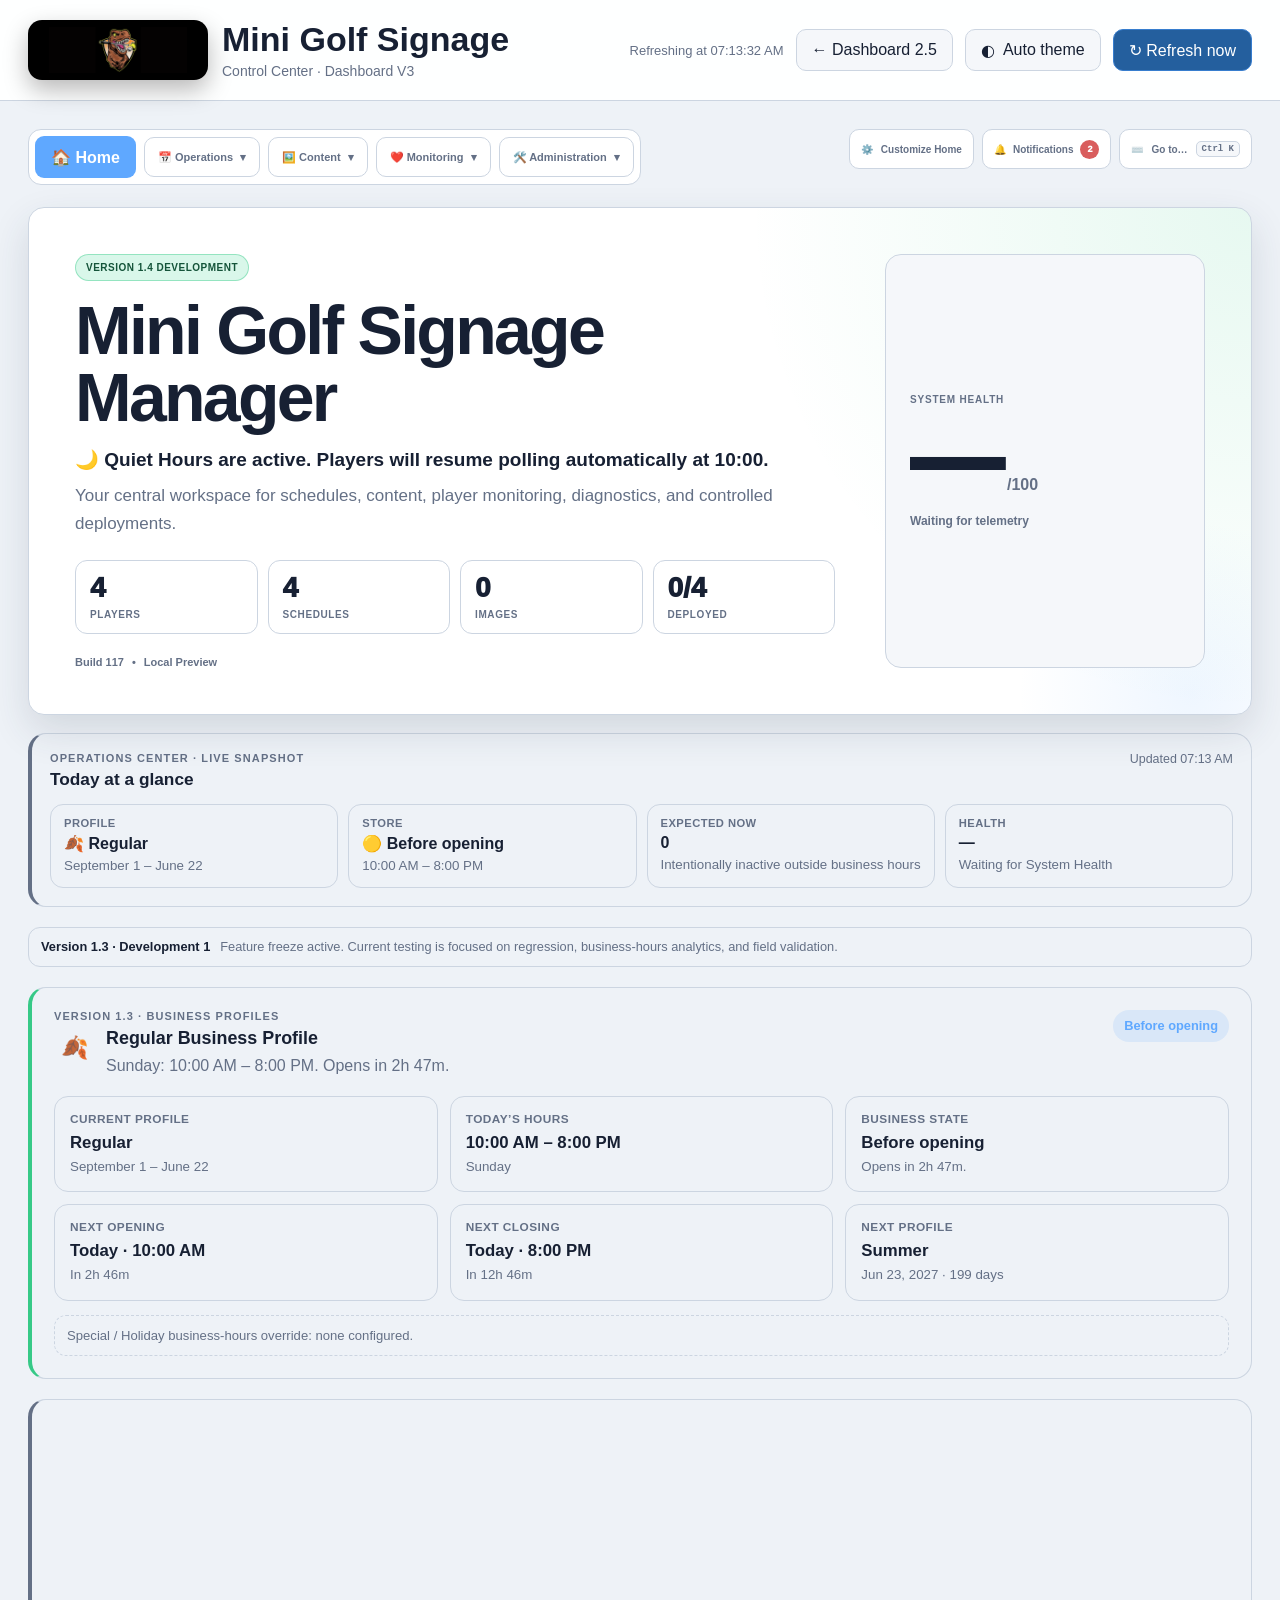
==== dashboard-v3.html @ 94020c6b "Add files via upload" ====
<!DOCTYPE html>
<html lang="en" data-theme="dark">
<head>
  <meta charset="UTF-8">

  <meta
    name="viewport"
    content="width=device-width, initial-scale=1.0"
  >

  <title>Mini Golf Signage Control Center</title>

  <link
    rel="icon"
    type="image/png"
    href="favicon.png"
  >

  <link
    rel="apple-touch-icon"
    href="favicon.png"
  >

    <link rel="stylesheet" href="css/dashboard.css?build=115.0">

  <meta name="application-name" content="Mini Golf Signage Manager">
  <meta name="dashboard-version" content="1.3.0">
  <meta name="dashboard-channel" content="development">
  <meta name="dashboard-build" content="115.0">
</head>

<body>
  <!--
    =========================================================
    VERSION 1.1 DEVELOPMENT — BUILD 76
    SCROLL PROGRESS + BACK TO TOP
    =========================================================
  -->
  <div
    id="dashboardScrollProgress"
    class="dashboard-scroll-progress"
    aria-hidden="true"
  >
    <div
      id="dashboardScrollProgressBar"
      class="dashboard-scroll-progress-bar"
    ></div>
  </div>

  <header>
    <div class="brand">
      <div class="brand-logo">
        <img
          id="dashboardLogo"
          src="dashboard-logo.png"
          alt="Mini Golf Logo"
        >
      </div>

      <div>
        <h1 id="dashboardTitle">
          Mini Golf Signage
        </h1>

        <div
          id="dashboardSubtitle"
          class="subtitle"
        >
          Control Center · Dashboard V3
        </div>
      </div>
    </div>

    <div class="header-actions">
      <span id="lastRefresh">
        Waiting for first refresh…
      </span>

      <a
        class="button"
        href="dashboard.html"
      >
        ← Dashboard 2.5
      </a>

      <button
        id="themeButton"
        class="button"
        type="button"
        aria-label="Change dashboard theme"
      >
        <span id="themeButtonIcon">
          ◐
        </span>

        <span id="themeButtonText">
          Auto theme
        </span>
      </button>

      <button
        id="refreshButton"
        class="button button-primary"
        type="button"
      >
        ↻ Refresh now
      </button>
    </div>
  </header>

  <main>
    <div class="workspace-navigation-row">
      <nav
        class="workspace-tabs workspace-navigation"
        aria-label="Dashboard navigation"
      >
      <button
        id="homeTab"
        class="workspace-tab active workspace-home-tab"
        type="button"
      >
        🏠 Home
      </button>

      <div class="workspace-nav-group">
        <button
          class="workspace-nav-trigger"
          type="button"
          aria-expanded="false"
          aria-controls="operationsNavigationMenu"
          data-workspace-menu-trigger="operationsNavigationMenu"
        >
          📅 Operations
          <span aria-hidden="true">▾</span>
        </button>

        <div
          id="operationsNavigationMenu"
          class="workspace-nav-menu"
          hidden
        >
          <button id="scheduleManagerTab" class="workspace-nav-item" type="button">
            Schedule Manager
          </button>

          <button id="dailyScheduleCalendarTab" class="workspace-nav-item" type="button">
            Daily Schedule
          </button>

          <button id="holidayCalendarTab" class="workspace-nav-item" type="button">
            Holiday Calendar
          </button>

          <button id="holidayScheduleManagerTab" class="workspace-nav-item" type="button">
            Holiday Schedule Manager
          </button>

          <button id="holidayManagerTab" class="workspace-nav-item" type="button">
            Holiday Overrides
          </button>
        </div>
      </div>

      <div class="workspace-nav-group">
        <button
          class="workspace-nav-trigger"
          type="button"
          aria-expanded="false"
          aria-controls="contentNavigationMenu"
          data-workspace-menu-trigger="contentNavigationMenu"
        >
          🖼️ Content
          <span aria-hidden="true">▾</span>
        </button>

        <div
          id="contentNavigationMenu"
          class="workspace-nav-menu"
          hidden
        >
          <button id="imageLibraryTab" class="workspace-nav-item" type="button">
            Image Library
          </button>
        </div>
      </div>

      <div class="workspace-nav-group">
        <button
          class="workspace-nav-trigger"
          type="button"
          aria-expanded="false"
          aria-controls="monitoringNavigationMenu"
          data-workspace-menu-trigger="monitoringNavigationMenu"
        >
          ❤️ Monitoring
          <span aria-hidden="true">▾</span>
        </button>

        <div
          id="monitoringNavigationMenu"
          class="workspace-nav-menu"
          hidden
        >
          <button id="systemHealthTab" class="workspace-nav-item" type="button">
            System Health
          </button>

          <button id="auditLogTab" class="workspace-nav-item" type="button">
            Audit Log
          </button>

          <button id="compatibilityAuditTab" class="workspace-nav-item" type="button">
            V3.1 Audit
          </button>
        </div>
      </div>

      <div class="workspace-nav-group">
        <button
          class="workspace-nav-trigger"
          type="button"
          aria-expanded="false"
          aria-controls="administrationNavigationMenu"
          data-workspace-menu-trigger="administrationNavigationMenu"
        >
          🛠️ Administration
          <span aria-hidden="true">▾</span>
        </button>

        <div
          id="administrationNavigationMenu"
          class="workspace-nav-menu workspace-nav-menu-right"
          hidden
        >
          <button id="controlCenterTab" class="workspace-nav-item" type="button">
            Control Center
          </button>

          <button id="backupHistoryTab" class="workspace-nav-item" type="button">
            Backup History
          </button>

          <button
            id="exportDiagnosticsButton"
            class="workspace-nav-item"
            type="button"
          >
            Export Diagnostics
          </button>

          <button
            id="releaseNotesButton"
            class="workspace-nav-item"
            type="button"
          >
            Release Notes
          </button>

          <button
            id="aboutApplicationButton"
            class="workspace-nav-item"
            type="button"
          >
            About
          </button>
        </div>
      </div>
      </nav>

      <div class="workspace-navigation-tools">
        <button
          id="homeLayoutPreferencesButton"
          class="command-palette-button"
          type="button"
          aria-haspopup="dialog"
          aria-controls="homeLayoutPreferencesOverlay"
        >
          <span aria-hidden="true">⚙️</span>
          <span>Customize Home</span>
        </button>

        <button
          id="notificationCenterButton"
          class="notification-center-button"
          type="button"
          aria-haspopup="dialog"
          aria-controls="notificationCenterOverlay"
          aria-label="Open notifications"
          title="Notifications"
        >
          <span aria-hidden="true">🔔</span>
          <span>Notifications</span>
          <span id="notificationCenterBadge" class="notification-center-badge" hidden>0</span>
        </button>

        <button
          id="commandPaletteButton"
          class="command-palette-button"
          type="button"
          aria-haspopup="dialog"
          aria-controls="commandPaletteDialog"
        >
          <span aria-hidden="true">⌨️</span>
          <span>Go to…</span>
          <kbd>Ctrl K</kbd>
        </button>
      </div>
    </div>

    <section
      id="homeWorkspace"
      class="workspace active home-workspace"
      aria-labelledby="homeWorkspaceTitle"
    >
      <section class="mission-hero">
        <div class="mission-hero-copy">
          <div id="applicationVersionBadge" class="mission-version-badge">
            Version 1.3 Development
          </div>

          <h2
            id="homeWorkspaceTitle"
            class="mission-hero-title"
          >
            Mini Golf Signage Manager
          </h2>

          <p id="missionHeroGreeting" class="mission-hero-greeting">
            Preparing your operations summary…
          </p>

          <p class="mission-hero-description">
            Your central workspace for schedules, content, player monitoring,
            diagnostics, and controlled deployments.
          </p>

          <div class="mission-hero-metrics" aria-label="At-a-glance system summary">
            <div class="mission-hero-metric">
              <span class="mission-hero-metric-value" id="missionHeroPlayers">—</span>
              <span class="mission-hero-metric-label">Players</span>
            </div>
            <div class="mission-hero-metric">
              <span class="mission-hero-metric-value" id="missionHeroSchedules">—</span>
              <span class="mission-hero-metric-label">Schedules</span>
            </div>
            <div class="mission-hero-metric">
              <span class="mission-hero-metric-value" id="missionHeroImages">—</span>
              <span class="mission-hero-metric-label">Images</span>
            </div>
            <div class="mission-hero-metric">
              <span class="mission-hero-metric-value" id="missionHeroDeployment">—</span>
              <span class="mission-hero-metric-label">Deployed</span>
            </div>
          </div>

          <div class="mission-build-line">
            <span id="applicationBuildLabel">Build 115.0</span>
            <span aria-hidden="true">•</span>
            <span id="missionEnvironmentLabel">Detecting Environment</span>
          </div>
        </div>

        <div
          id="missionHeroHealth"
          class="mission-hero-health mission-health-waiting"
        >
          <div class="mission-health-label">
            System Health
          </div>

          <div class="mission-health-score">
            <span id="missionHeroHealthScore">—</span>
            <small>/100</small>
          </div>

          <div
            id="missionHeroHealthState"
            class="mission-health-state"
          >
            Waiting for telemetry
          </div>
        </div>
      </section>

      <!--
        =====================================================
        VERSION 1.3 — BUILD 109
        OPERATIONS SNAPSHOT
        =====================================================
      -->
      <section
        id="operationsSnapshot"
        class="operations-snapshot"
        aria-labelledby="operationsSnapshotTitle"
      >
        <div class="operations-snapshot-header">
          <div>
            <div class="eyebrow">Operations Center · Live snapshot</div>
            <h3 id="operationsSnapshotTitle" class="operations-snapshot-title">
              Today at a glance
            </h3>
          </div>

          <span id="operationsSnapshotUpdated" class="operations-snapshot-updated">
            Updating…
          </span>
        </div>

        <div class="operations-snapshot-grid">
          <article class="operations-snapshot-item">
            <span class="operations-snapshot-label">Profile</span>
            <strong id="snapshotProfile">—</strong>
            <small id="snapshotProfileDetail">—</small>
          </article>

          <article class="operations-snapshot-item">
            <span class="operations-snapshot-label">Store</span>
            <strong id="snapshotStoreState">—</strong>
            <small id="snapshotStoreDetail">—</small>
          </article>

          <article class="operations-snapshot-item">
            <span class="operations-snapshot-label">Expected now</span>
            <strong id="snapshotExpectedNow">—</strong>
            <small id="snapshotExpectedNowDetail">—</small>
          </article>

          <article class="operations-snapshot-item">
            <span class="operations-snapshot-label">Health</span>
            <strong id="snapshotHealth">—</strong>
            <small id="snapshotHealthDetail">Waiting for System Health</small>
          </article>
        </div>
      </section>

      <div class="release-candidate-banner" role="status">
        <strong>Version 1.3 · Development 1</strong>
        <span>Feature freeze active. Current testing is focused on regression, business-hours analytics, and field validation.</span>
      </div>

      <!--
        =====================================================
        VERSION 1.3 — BUILD 101
        BUSINESS PROFILES
        =====================================================
      -->
      <section
        id="businessProfilePanel"
        class="business-profile-panel business-profile-summer"
        aria-labelledby="businessProfileTitle"
      >
        <div class="business-profile-header">
          <div>
            <div class="eyebrow">Version 1.3 · Business profiles</div>
            <div class="business-profile-heading-row">
              <span
                id="businessProfileIcon"
                class="business-profile-icon"
                aria-hidden="true"
              >☀️</span>

              <div>
                <h3
                  id="businessProfileTitle"
                  class="business-profile-title"
                >
                  Loading business profile
                </h3>

                <p
                  id="businessProfileSummary"
                  class="business-profile-summary"
                >
                  Determining today’s operating profile and business hours.
                </p>
              </div>
            </div>
          </div>

          <div
            id="businessProfileBadge"
            class="business-profile-badge"
          >
            Checking
          </div>
        </div>

        <div class="business-profile-grid">
          <article class="business-profile-metric">
            <span class="business-profile-metric-label">
              Current profile
            </span>
            <strong id="businessProfileName">—</strong>
            <small id="businessProfileSeasonRange">—</small>
          </article>

          <article class="business-profile-metric">
            <span class="business-profile-metric-label">
              Today’s hours
            </span>
            <strong id="businessProfileHours">—</strong>
            <small id="businessProfileDay">—</small>
          </article>

          <article class="business-profile-metric">
            <span class="business-profile-metric-label">
              Business state
            </span>
            <strong id="businessProfileState">—</strong>
            <small id="businessProfileStateDetail">—</small>
          </article>

          <article class="business-profile-metric">
            <span class="business-profile-metric-label">
              Next opening
            </span>
            <strong id="businessNextOpening">—</strong>
            <small id="businessNextOpeningDetail">—</small>
          </article>

          <article class="business-profile-metric">
            <span class="business-profile-metric-label">
              Next closing
            </span>
            <strong id="businessNextClosing">—</strong>
            <small id="businessNextClosingDetail">—</small>
          </article>

          <article class="business-profile-metric">
            <span class="business-profile-metric-label">
              Next profile
            </span>
            <strong id="businessProfileNext">—</strong>
            <small id="businessProfileNextDetail">—</small>
          </article>
        </div>

        <div
          id="businessProfileSpecialNotice"
          class="business-profile-special-notice"
        >
          Special / Holiday business-hours override: none configured.
        </div>
      </section>

      <!--
        =====================================================
        VERSION 1.3 — BUILD 103
        SCREEN INTELLIGENCE
        =====================================================
      -->
      <section
        id="screenIntelligencePanel"
        class="screen-intelligence-panel screen-intelligence-waiting"
        aria-labelledby="screenIntelligenceTitle"
      >
        <div class="screen-intelligence-header">
          <div>
            <div class="eyebrow">Milestone 3 · Screen intelligence</div>

            <div class="screen-intelligence-heading-row">
              <span
                id="screenIntelligenceIcon"
                class="screen-intelligence-icon"
                aria-hidden="true"
              >🖥️</span>

              <div>
                <h3
                  id="screenIntelligenceTitle"
                  class="screen-intelligence-title"
                >
                  Evaluating screen expectations
                </h3>

                <p
                  id="screenIntelligenceSummary"
                  class="screen-intelligence-summary"
                >
                  Business hours now determine which players are expected to operate.
                </p>
              </div>
            </div>
          </div>

          <div
            id="screenIntelligenceBadge"
            class="screen-intelligence-badge"
          >
            Checking
          </div>
        </div>

        <div class="screen-intelligence-grid">
          <article class="screen-intelligence-metric">
            <span class="screen-intelligence-metric-label">
              Expected today
            </span>
            <strong id="screenExpectedTodayCount">—</strong>
            <small id="screenExpectedTodayList">—</small>
          </article>

          <article class="screen-intelligence-metric">
            <span class="screen-intelligence-metric-label">
              Expected now
            </span>
            <strong id="screenExpectedNowCount">—</strong>
            <small id="screenExpectedNowList">—</small>
          </article>

          <article class="screen-intelligence-metric">
            <span class="screen-intelligence-metric-label">
              Intentionally inactive
            </span>
            <strong id="screenInactiveCount">—</strong>
            <small id="screenInactiveList">—</small>
          </article>
        </div>

        <div
          id="screenIntelligenceNotice"
          class="screen-intelligence-notice"
        >
          Waiting for business-profile evaluation.
        </div>

        <section
          id="scheduleRoutingPanel"
          class="schedule-routing-panel"
          aria-labelledby="scheduleRoutingTitle"
        >
          <div class="schedule-routing-header">
            <div>
              <div class="eyebrow">Build 111 · Automatic routing</div>
              <h4 id="scheduleRoutingTitle" class="schedule-routing-title">
                Profile-Aware Schedule Routing
              </h4>
              <p class="schedule-routing-description">
                Four stable player URLs automatically follow the active season and weekday, including dedicated Summer Sunday schedules.
              </p>
            </div>

            <span
              id="scheduleRoutingProfileBadge"
              class="schedule-routing-profile-badge"
            >
              Loading…
            </span>
          </div>

          <div
            id="scheduleRoutingList"
            class="schedule-routing-list"
          >
            <div class="schedule-routing-empty">
              Waiting for schedule routing information.
            </div>
          </div>

          <div class="schedule-routing-notice">
            Summer Sunday routes automatically to dedicated Sunday sources where configured. Legacy ArcadeWeek and ArcadeSunday URLs remain accepted and normalize to Arcade.
          </div>

          <section class="promo-rules-panel" aria-labelledby="promoRulesTitle">
            <div class="promo-rules-header">
              <div>
                <div class="eyebrow">Version 1.4 · Optional recurring overrides</div>
                <h5 id="promoRulesTitle" class="promo-rules-title">
                  Recurring Promo Days
                </h5>
                <p class="promo-rules-description">
                  Promo rules are disabled by default. When enabled, Holiday Overrides still have first priority.
                </p>
              </div>

              <span id="promoRulesStatus" class="promo-rules-status">
                Loading…
              </span>
            </div>

            <div id="promoRulesList" class="promo-rules-list">
              <div class="promo-rules-empty">Loading promo rules…</div>
            </div>

            <div class="promo-rules-actions">
              <button id="addPromoRuleButton" class="button" type="button">
                ＋ Add promo rule
              </button>

              <button id="reloadPromoRulesButton" class="button" type="button">
                ↻ Reload
              </button>

              <button id="savePromoRulesButton" class="button button-primary" type="button">
                Save promo settings
              </button>
            </div>

            <div id="promoRulesMessage" class="promo-rules-message"></div>

            <div class="schedule-routing-notice">
              Default v1.4 rules: Golf on Wednesday → <strong>GolfPromoWednesday</strong>,
              Arcade on Thursday → <strong>ArcadePromoThursday</strong>. Both start OFF.
            </div>
          </section>
        </section>

        <section
          id="maintenanceModePanel"
          class="maintenance-mode-panel"
          aria-labelledby="maintenanceModeTitle"
        >
          <div class="maintenance-mode-header">
            <div>
              <div class="eyebrow">Build 104 · Manual exclusion</div>
              <h4 id="maintenanceModeTitle" class="maintenance-mode-title">
                Maintenance Mode
              </h4>
              <p class="maintenance-mode-description">
                Temporarily exclude selected players from operational expectations
                without changing Google Sheets, player URLs, or OptiSigns.
              </p>
            </div>

            <button
              id="maintenanceModeToggle"
              class="button"
              type="button"
              aria-pressed="false"
            >
              Enable Maintenance Mode
            </button>
          </div>

          <div class="maintenance-mode-toolbar">
            <button
              id="maintenanceSelectAllButton"
              class="button"
              type="button"
            >
              Select all
            </button>

            <button
              id="maintenanceClearButton"
              class="button"
              type="button"
            >
              Clear selection
            </button>

            <span
              id="maintenanceModeStatus"
              class="maintenance-mode-status"
            >
              Disabled · no players excluded
            </span>
          </div>

          <div
            id="maintenanceScreenList"
            class="maintenance-screen-list"
            aria-label="Players available for maintenance exclusion"
          ></div>

          <div
            id="maintenanceModeNotice"
            class="maintenance-mode-notice"
          >
            Maintenance Mode is stored only in this browser and can be disabled at any time.
          </div>
        </section>
      </section>

      <section id="operationsIntelligence" class="operations-intelligence operations-intelligence-waiting" aria-labelledby="operationsIntelligenceTitle">
        <div class="operations-intelligence-header">
          <div>
            <div class="eyebrow">Operations intelligence</div>
            <div class="operations-intelligence-heading-row">
              <span id="operationsIntelligenceIcon" class="operations-intelligence-icon" aria-hidden="true">⏳</span>
              <div>
                <h3 id="operationsIntelligenceTitle" class="operations-intelligence-title">Preparing store status</h3>
                <p id="operationsIntelligenceSummary" class="operations-intelligence-summary">Waiting for player heartbeat data.</p>
              </div>
            </div>
          </div>
          <div id="operationsIntelligenceBadge" class="operations-intelligence-badge waiting">Checking</div>
        </div>

        <div class="operations-intelligence-grid">
          <article class="operations-intelligence-metric">
            <span class="operations-intelligence-metric-label">Scheduled players</span>
            <strong id="operationsScheduledPlayers">—</strong>
            <small id="operationsScheduledPlayersDetail">Evaluating today’s schedule</small>
          </article>
          <article
            id="operationsVersionComplianceCard"
            class="operations-intelligence-metric operations-intelligence-metric-interactive"
            role="button"
            tabindex="0"
            aria-label="Open player version compliance details"
          >
            <span class="operations-intelligence-metric-label">Version compliance</span>
            <strong id="operationsVersionCompliance">—</strong>
            <small id="operationsVersionComplianceDetail">Waiting for versions</small>
            <span class="operations-intelligence-metric-hint">View players →</span>
          </article>
          <article class="operations-intelligence-metric">
            <span class="operations-intelligence-metric-label">Latest heartbeat</span>
            <strong id="operationsLatestHeartbeat">—</strong>
            <small id="operationsLatestHeartbeatDetail">No check-in measured yet</small>
          </article>
          <article class="operations-intelligence-metric">
            <span class="operations-intelligence-metric-label">Deployment progress</span>
            <strong id="operationsDeploymentProgress">—</strong>
            <small id="operationsDeploymentProgressDetail">Reading rollout stages</small>
          </article>
        </div>

        <div class="operations-deployment-track" aria-label="Deployment progress">
          <div id="operationsDeploymentBar" class="operations-deployment-bar" style="width:0%"></div>
        </div>

        <div id="operationsVersionDrift" class="operations-version-drift" hidden></div>
      </section>

      <!-- VERSION 1.3 BUILD 107 — ANALYTICS FOUNDATION -->
      <section
        id="operationsAnalyticsPanel"
        class="operations-analytics-panel"
        aria-labelledby="operationsAnalyticsTitle"
      >
        <div class="operations-analytics-header">
          <div>
            <div class="eyebrow">Milestone 5 · Analytics</div>
            <h3 id="operationsAnalyticsTitle" class="operations-analytics-title">Operational History</h3>
            <p class="operations-analytics-summary">
              Local health and expected-player availability trends collected while this Dashboard is open.
            </p>
          </div>

          <div class="operations-analytics-actions">
            <select id="operationsAnalyticsRange" class="manager-select operations-analytics-range">
              <option value="hour">Last hour</option>
              <option value="day" selected>Last 24 hours</option>
              <option value="week">Last 7 days</option>
            </select>

            <button
              id="exportOperationsAnalyticsButton"
              class="button"
              type="button"
            >
              Export CSV
            </button>

            <button id="clearOperationsAnalyticsButton" class="button" type="button">Clear history</button>
          </div>
        </div>

        <div class="operations-analytics-grid">
          <article class="operations-analytics-metric">
            <span class="operations-analytics-metric-label">Average Health Score</span>
            <strong id="analyticsAverageHealth">—</strong>
            <small id="analyticsHealthDetail">Waiting for samples</small>
          </article>

          <article class="operations-analytics-metric">
            <span class="operations-analytics-metric-label">Expected Player Uptime</span>
            <strong id="analyticsExpectedUptime">—</strong>
            <small id="analyticsUptimeDetail">Waiting for samples</small>
          </article>

          <article class="operations-analytics-metric">
            <span class="operations-analytics-metric-label">Samples</span>
            <strong id="analyticsSampleCount">0</strong>
            <small id="analyticsSampleDetail">No history yet</small>
          </article>

          <article class="operations-analytics-metric">
            <span class="operations-analytics-metric-label">Lowest Health</span>
            <strong id="analyticsLowestHealth">—</strong>
            <small id="analyticsLowestHealthDetail">No samples yet</small>
          </article>
        </div>

        <div class="operations-analytics-chart">
          <div class="operations-analytics-chart-header">
            <span>Health Score trend</span>
            <span id="analyticsChartRangeLabel">Last 24 hours</span>
          </div>
          <div id="analyticsHealthBars" class="operations-analytics-bars" aria-label="Health Score history">
            <div class="operations-analytics-empty">History will appear as samples are collected.</div>
          </div>
        </div>

        <div class="operations-analytics-report">
          <div class="operations-analytics-chart-header">
            <span>Per-screen expected uptime</span>
            <span id="analyticsScreenReportRangeLabel">Last 24 hours</span>
          </div>

          <div class="operations-analytics-table-wrap">
            <table class="operations-analytics-table">
              <thead>
                <tr>
                  <th>Screen</th>
                  <th>Expected samples</th>
                  <th>Online samples</th>
                  <th>Uptime</th>
                </tr>
              </thead>

              <tbody id="analyticsScreenUptimeBody">
                <tr>
                  <td colspan="4">No business-window samples yet.</td>
                </tr>
              </tbody>
            </table>
          </div>
        </div>

        <div id="operationsAnalyticsNotice" class="operations-analytics-notice">
          Analytics are stored only in this browser. Player uptime starts after a successful live heartbeat refresh, preventing startup warm-up from counting as downtime.
        </div>
      </section>

      <!--
        =====================================================
        MISSION CONTROL — STEP 1E: CONFIDENCE BANNER
        =====================================================
      -->
      <button
        id="missionConfidenceBanner"
        data-home-section="confidence"
        class="mission-confidence-banner mission-confidence-waiting"
        type="button"
        aria-label="Open System Health"
      >
        <span
          id="missionConfidenceIcon"
          class="mission-confidence-icon"
          aria-hidden="true"
        >
          ⏳
        </span>

        <span class="mission-confidence-content">
          <span
            id="missionConfidenceTitle"
            class="mission-confidence-title"
          >
            Completing daily checks
          </span>

          <span
            id="missionConfidenceSummary"
            class="mission-confidence-summary"
          >
            Waiting for schedules, telemetry, and player status.
          </span>

          <span
            id="missionConfidenceDetails"
            class="mission-confidence-details"
          >
            This summary will update automatically.
          </span>
        </span>

        <span class="mission-confidence-action">
          View details →
        </span>
      </button>

      <section class="mission-status-section" data-home-section="status">
        <div class="mission-section-heading">
          <div>
            <div class="eyebrow">
              Live overview
            </div>

            <h3 class="mission-section-title">
              Platform status
            </h3>
          </div>

          <div
            id="missionStatusUpdated"
            class="mission-status-updated"
          >
            Waiting for dashboard data
          </div>
        </div>

        <div class="mission-status-grid">
          <article
            id="missionAppsScriptCard"
            class="mission-status-card mission-status-waiting"
          >
            <div class="mission-status-icon">⚙️</div>
            <div class="mission-status-label">Apps Script</div>
            <div
              id="missionAppsScriptValue"
              class="mission-status-value"
            >
              Checking
            </div>
            <div
              id="missionAppsScriptDetail"
              class="mission-status-detail"
            >
              Waiting for connection test
            </div>
          </article>

          <article
            id="missionGitHubCard"
            class="mission-status-card mission-status-waiting"
          >
            <div class="mission-status-icon">🌐</div>
            <div class="mission-status-label">GitHub Pages</div>
            <div
              id="missionGitHubValue"
              class="mission-status-value"
            >
              Checking
            </div>
            <div
              id="missionGitHubDetail"
              class="mission-status-detail"
            >
              Waiting for page verification
            </div>
          </article>

          <article
            id="missionPlayersCard"
            class="mission-status-card mission-status-waiting"
          >
            <div class="mission-status-icon">📺</div>
            <div class="mission-status-label">Players</div>
            <div
              id="missionPlayersValue"
              class="mission-status-value"
            >
              —
            </div>
            <div
              id="missionPlayersDetail"
              class="mission-status-detail"
            >
              Waiting for heartbeat data
            </div>
          </article>

          <article
            id="missionCacheCard"
            class="mission-status-card mission-status-waiting"
          >
            <div class="mission-status-icon">💾</div>
            <div class="mission-status-label">Cache</div>
            <div
              id="missionCacheValue"
              class="mission-status-value"
            >
              —
            </div>
            <div
              id="missionCacheDetail"
              class="mission-status-detail"
            >
              Waiting for telemetry
            </div>
          </article>

          <article
            id="missionBackupCard"
            class="mission-status-card mission-status-waiting"
          >
            <div class="mission-status-icon">🛡️</div>
            <div class="mission-status-label">Recovery</div>
            <div
              id="missionBackupValue"
              class="mission-status-value"
            >
              Checking
            </div>
            <div
              id="missionBackupDetail"
              class="mission-status-detail"
            >
              Waiting for snapshot status
            </div>
          </article>

          <article
            id="missionSchedulesCard"
            class="mission-status-card mission-status-waiting"
          >
            <div class="mission-status-icon">📅</div>
            <div class="mission-status-label">Schedules</div>
            <div
              id="missionSchedulesValue"
              class="mission-status-value"
            >
              —
            </div>
            <div
              id="missionSchedulesDetail"
              class="mission-status-detail"
            >
              Waiting for schedule data
            </div>
          </article>
        </div>
      </section>

      <!--
        =====================================================
        MISSION CONTROL — STEP 1D: QUICK ACTIONS
        =====================================================
      -->
      <section class="mission-quick-actions-section" data-home-section="quickActions">
        <div class="mission-section-heading">
          <div>
            <div class="eyebrow">
              Shortcuts
            </div>

            <h3 class="mission-section-title">
              Quick Actions
            </h3>
          </div>

          <div
            id="missionGreeting"
            class="mission-greeting"
          >
            Welcome back.
          </div>
        </div>

        <div class="mission-quick-actions-grid">
          <button
            class="mission-action-card"
            type="button"
            data-mission-workspace="manager"
          >
            <span class="mission-action-icon">📅</span>
            <span class="mission-action-title">Schedule Manager</span>
            <span class="mission-action-description">
              Edit and publish screen schedules.
            </span>
            <span
              id="missionScheduleActionStatus"
              class="mission-action-status"
            >
              Checking schedules
            </span>
            <span class="mission-action-open">Open →</span>
          </button>

          <button
            class="mission-action-card"
            type="button"
            data-mission-workspace="dailyCalendar"
          >
            <span class="mission-action-icon">📆</span>
            <span class="mission-action-title">Daily Schedule</span>
            <span class="mission-action-description">
              Review today’s calendar and active events.
            </span>
            <span class="mission-action-status">
              View timeline
            </span>
            <span class="mission-action-open">Open →</span>
          </button>

          <button
            class="mission-action-card"
            type="button"
            data-mission-workspace="images"
          >
            <span class="mission-action-icon">🖼️</span>
            <span class="mission-action-title">Image Library</span>
            <span class="mission-action-description">
              Browse and validate GitHub signage assets.
            </span>
            <span
              id="missionImagesActionStatus"
              class="mission-action-status"
            >
              Browse assets
            </span>
            <span class="mission-action-open">Open →</span>
          </button>

          <button
            class="mission-action-card"
            type="button"
            data-mission-workspace="systemHealth"
          >
            <span class="mission-action-icon">❤️</span>
            <span class="mission-action-title">System Health</span>
            <span class="mission-action-description">
              Open telemetry, diagnostics, and player monitoring.
            </span>
            <span
              id="missionHealthActionStatus"
              class="mission-action-status"
            >
              Waiting for score
            </span>
            <span class="mission-action-open">Open →</span>
          </button>

          <button
            class="mission-action-card"
            type="button"
            data-mission-workspace="systemHealth"
            data-mission-health-anchor="rollout"
          >
            <span class="mission-action-icon">🚀</span>
            <span class="mission-action-title">Rollout Assistant</span>
            <span class="mission-action-description">
              Test and deploy players one screen at a time.
            </span>
            <span
              id="missionRolloutActionStatus"
              class="mission-action-status"
            >
              Review deployment
            </span>
            <span class="mission-action-open">Open →</span>
          </button>

          <button
            class="mission-action-card"
            type="button"
            data-mission-workspace="calendar"
          >
            <span class="mission-action-icon">🎄</span>
            <span class="mission-action-title">Holiday Calendar</span>
            <span class="mission-action-description">
              Review holiday dates and special schedule rules.
            </span>
            <span class="mission-action-status">
              Manage holidays
            </span>
            <span class="mission-action-open">Open →</span>
          </button>
        </div>
      </section>

      <!--
        =====================================================
        MISSION CONTROL — STEP 1F: RECENT ACTIVITY
        =====================================================
      -->
      <section class="mission-recent-section" data-home-section="recentActivity">
        <div class="mission-section-heading">
          <div>
            <div class="eyebrow">
              Timeline
            </div>

            <h3 class="mission-section-title">
              Recent Activity
            </h3>
          </div>

          <button
            id="refreshMissionActivityButton"
            class="button"
            type="button"
          >
            Refresh activity
          </button>
        </div>

        <div
          id="missionRecentActivityList"
          class="mission-recent-list"
        >
          <div class="mission-recent-empty">
            Waiting for dashboard activity.
          </div>
        </div>
      </section>
    </section>

    <section
      id="controlCenterWorkspace"
      class="workspace"
    >
      <section class="operations-panel">
        <div class="operations-heading">
          <div>
            <h2
              id="operationsGreeting"
              class="operations-greeting"
            >
              Welcome
            </h2>

            <div
              id="operationsDate"
              class="operations-date"
            >
              Loading today’s information…
            </div>
          </div>

          <div class="operations-clock">
            <div class="operations-clock-label">
              Local time
            </div>

            <div id="operationsClock">
              --:--:--
            </div>
          </div>
        </div>

        <div class="operations-grid">
          <article class="operation-item">
            <div class="operation-label">
              Screens ready
            </div>

            <div
              id="operationsScreens"
              class="operation-value system-good"
            >
              0 / 0
            </div>

            <div class="operation-detail">
              Successfully loaded
            </div>
          </article>

          <article class="operation-item">
            <div class="operation-label">
              Holiday status
            </div>

            <div
              id="operationsHoliday"
              class="operation-value"
            >
              None
            </div>

            <div
              id="operationsHolidayDetail"
              class="operation-detail"
            >
              Regular schedules
            </div>
          </article>

          <article class="operation-item">
            <div class="operation-label">
              Changes today
            </div>

            <div
              id="operationsChanges"
              class="operation-value"
            >
              0
            </div>

            <div class="operation-detail">
              Across all screens
            </div>
          </article>

          <article class="operation-item">
            <div class="operation-label">
              First change
            </div>

            <div
              id="operationsFirst"
              class="operation-value"
            >
              —
            </div>

            <div
              id="operationsFirstDetail"
              class="operation-detail"
            >
              No schedule loaded
            </div>
          </article>

          <article class="operation-item">
            <div class="operation-label">
              Last change
            </div>

            <div
              id="operationsLast"
              class="operation-value"
            >
              —
            </div>

            <div
              id="operationsLastDetail"
              class="operation-detail"
            >
              No schedule loaded
            </div>
          </article>

          <article class="operation-item">
            <div class="operation-label">
              Next change
            </div>

            <div
              id="operationsNext"
              class="operation-value next-change"
            >
              —
            </div>

            <div
              id="operationsNextDetail"
              class="operation-detail"
            >
              Waiting for schedules
            </div>
          </article>
        </div>
      </section>


      <section
        id="offlineModeBanner"
        class="offline-mode-banner"
      >
        <div>
          <strong>
            Offline snapshot mode
          </strong>

          <div id="offlineModeDescription">
            Apps Script is unavailable. Showing the last synchronized data.
          </div>
        </div>

        <div
          id="offlineModeAge"
          class="offline-mode-age"
        >
          —
        </div>
      </section>

      <section class="system-banner">
        <div class="system-health">
          <span
            id="healthDot"
            class="health-dot"
          ></span>

          <div>
            <div
              id="healthTitle"
              class="health-title"
            >
              Loading system status
            </div>

            <div
              id="healthDescription"
              class="health-description"
            >
              Connecting to Apps Script…
            </div>
          </div>
        </div>

        <div class="global-next">
          <div class="global-next-label">
            Next global change
          </div>

          <div
            id="globalNextChange"
            class="global-next-value"
          >
            —
          </div>
        </div>
      </section>

      <section class="summary-grid">
        <article class="summary-card">
          <div class="summary-label">
            Screens configured
          </div>

          <div
            id="screenCount"
            class="summary-value"
          >
            0
          </div>

          <div class="summary-small">
            Google Sheet schedule tabs
          </div>
        </article>

        <article class="summary-card">
          <div class="summary-label">
            Loaded successfully
          </div>

          <div
            id="loadedCount"
            class="summary-value"
          >
            0
          </div>

          <div class="summary-small">
            Schedules responding
          </div>
        </article>

        <article class="summary-card">
          <div class="summary-label">
            Regular schedules
          </div>

          <div
            id="regularCount"
            class="summary-value"
          >
            0
          </div>

          <div class="summary-small">
            Standard programming
          </div>
        </article>

        <article class="summary-card">
          <div class="summary-label">
            Holiday overrides
          </div>

          <div
            id="holidayCount"
            class="summary-value"
          >
            0
          </div>

          <div class="summary-small">
            Temporary schedules active
          </div>
        </article>

        <article class="summary-card">
          <div class="summary-label">
            Warnings or errors
          </div>

          <div
            id="errorCount"
            class="summary-value"
          >
            0
          </div>

          <div class="summary-small">
            Missing images or feeds
          </div>
        </article>
      </section>

      <section
        id="screenGrid"
        class="screen-grid"
      ></section>

      <section class="upcoming-panel">
        <div class="panel-header">
          <div>
            <h2>Upcoming changes</h2>

            <div class="panel-description">
              The next scheduled change for every screen
            </div>
          </div>
        </div>

        <div
          id="upcomingList"
          class="upcoming-list"
        >
          <div class="muted">
            Loading schedules…
          </div>
        </div>
      </section>
    </section>

    <section
      id="scheduleManagerWorkspace"
      class="workspace"
    >
      <section class="schedule-manager">
        <div class="manager-header">
          <div>
            <div class="eyebrow">
              Dashboard V3
            </div>

            <h2 class="manager-title">
              Schedule Manager
            </h2>

            <p class="manager-description">
              Review the schedule currently supplied to each signage screen.
              Editing and saving will be enabled in the next stage.
            </p>
          </div>

          <div
            id="managerModeStatus"
            class="manager-status"
          >
            Read-only
          </div>
        </div>

        <section class="schedule-templates">
          <div class="manager-header">
            <div>
              <div class="eyebrow">
                V3.1 templates
              </div>

              <h3 style="margin:5px 0 0;">
                Reusable schedule templates
              </h3>

              <p class="manager-description">
                Save a live schedule or local draft as a reusable browser template.
                Applying a template creates an unsaved draft only.
              </p>
            </div>

            <div class="manager-status">
              Local only
            </div>
          </div>

          <div class="template-toolbar">
            <label class="template-field">
              <span class="manager-label">
                Template name
              </span>

              <input
                id="scheduleTemplateNameInput"
                class="manager-input"
                type="text"
                maxlength="80"
                placeholder="Example: Arcade closing schedule"
              >
            </label>

            <button
              id="saveScheduleTemplateButton"
              class="button"
              type="button"
            >
              Save current as template
            </button>
          </div>

          <div
            id="scheduleTemplateList"
            class="template-list"
          ></div>

          <section
            id="scheduleTemplatePreview"
            class="template-preview"
          >
            <div class="manager-header">
              <div>
                <div class="eyebrow">
                  Template preview
                </div>

                <div
                  id="scheduleTemplatePreviewTitle"
                  class="manager-stat-value"
                >
                  —
                </div>
              </div>

              <button
                id="closeScheduleTemplatePreviewButton"
                class="button"
                type="button"
              >
                Close preview
              </button>
            </div>

            <pre id="scheduleTemplatePreviewJson"></pre>
          </section>
        </section>

        <section class="manager-github-scan">
          <div
            id="managerGitHubScanStatus"
            class="manager-github-scan-text"
          >
            Scan GitHub to validate filenames and load the image picker.
          </div>

          <button
            id="managerGitHubScanButton"
            class="button"
            type="button"
          >
            Scan GitHub images
          </button>

          <button
            id="openImageLibraryButton"
            class="button"
            type="button"
          >
            Open Image Library
          </button>
        </section>

        <section class="schedule-integrity">
          <div class="manager-header">
            <div>
              <div class="eyebrow">
                V3.1 integrity
              </div>

              <h3 style="margin:5px 0 0;">
                Schedule integrity checks
              </h3>

              <p class="manager-description">
                Detects overlapping temporary rows, fallback gaps, and schedules with no permanent fallback row.
              </p>
            </div>

            <button
              id="runIntegrityCheckButton"
              class="button"
              type="button"
            >
              Run checks
            </button>
          </div>

          <section class="integrity-summary">
            <article class="manager-stat">
              <div class="manager-stat-label">
                Temporary rows
              </div>

              <div
                id="integrityTemporaryCount"
                class="manager-stat-value"
              >
                0
              </div>
            </article>

            <article class="manager-stat">
              <div class="manager-stat-label">
                Overlaps
              </div>

              <div
                id="integrityOverlapCount"
                class="manager-stat-value"
              >
                0
              </div>
            </article>

            <article class="manager-stat">
              <div class="manager-stat-label">
                Fallback gaps
              </div>

              <div
                id="integrityGapCount"
                class="manager-stat-value"
              >
                0
              </div>
            </article>

            <article class="manager-stat">
              <div class="manager-stat-label">
                Fallback row
              </div>

              <div
                id="integrityPersistentStatus"
                class="manager-stat-value"
              >
                —
              </div>
            </article>
          </section>

          <div
            id="integrityList"
            class="integrity-list"
          >
            <div class="integrity-item">
              Select a screen and run the checks.
            </div>
          </div>
        </section>

        <section class="schedule-simulator">
          <div class="manager-header">
            <div>
              <div class="eyebrow">
                V3.1 simulator
              </div>

              <h3 style="margin:5px 0 0;">
                Test schedule at a specific time
              </h3>

              <p class="manager-description">
                This preview is read-only and does not change the live clock or Google Sheets.
              </p>
            </div>

            <div class="manager-status">
              Simulation
            </div>
          </div>

          <div class="simulator-toolbar">
            <label class="simulator-field">
              <span class="manager-label">
                Test time
              </span>

              <input
                id="simulatorTimeInput"
                class="manager-input"
                type="text"
                inputmode="numeric"
                maxlength="5"
                placeholder="HH:MM"
              >
            </label>

            <button
              id="simulateScheduleButton"
              class="button button-primary"
              type="button"
            >
              Run simulation
            </button>

            <button
              id="simulateNowButton"
              class="button"
              type="button"
            >
              Use current time
            </button>
          </div>

          <section class="simulator-result">
            <article class="manager-stat">
              <div class="manager-stat-label">
                Selected image
              </div>

              <div
                id="simulatorSelectedImage"
                class="manager-stat-value manager-filename"
              >
                —
              </div>
            </article>

            <article class="manager-stat">
              <div class="manager-stat-label">
                Start time
              </div>

              <div
                id="simulatorStartTime"
                class="manager-stat-value"
              >
                —
              </div>
            </article>

            <article class="manager-stat">
              <div class="manager-stat-label">
                End time
              </div>

              <div
                id="simulatorEndTime"
                class="manager-stat-value"
              >
                —
              </div>
            </article>

            <article class="manager-stat">
              <div class="manager-stat-label">
                Selection type
              </div>

              <div
                id="simulatorSelectionType"
                class="manager-stat-value"
              >
                —
              </div>
            </article>
          </section>

          <div
            id="simulatorDecision"
            class="simulator-decision"
          >
            Choose a time and run the simulation.
          </div>
        </section>

        <div class="manager-toolbar">
          <label class="manager-field">
            <span class="manager-label">
              Screen
            </span>

            <select
              id="managerScreenSelect"
              class="manager-select"
            ></select>
          </label>

          <button
            id="reloadManagerButton"
            class="button"
            type="button"
          >
            ↻ Reload schedule
          </button>

          <a
            id="managerOpenScreen"
            class="button button-primary"
            href="#"
            target="_blank"
            rel="noopener noreferrer"
          >
            Open screen
          </a>
        </div>

        <section class="manager-overview">
          <article class="manager-stat">
            <div class="manager-stat-label">
              Schedule source
            </div>

            <div
              id="managerSource"
              class="manager-stat-value"
            >
              —
            </div>
          </article>

          <article class="manager-stat">
            <div class="manager-stat-label">
              Entries
            </div>

            <div
              id="managerEntryCount"
              class="manager-stat-value"
            >
              0
            </div>
          </article>

          <article class="manager-stat">
            <div class="manager-stat-label">
              Current image
            </div>

            <div
              id="managerCurrentImage"
              class="manager-stat-value manager-filename"
            >
              —
            </div>
          </article>

          <article class="manager-stat">
            <div class="manager-stat-label">
              Next change
            </div>

            <div
              id="managerNextChange"
              class="manager-stat-value"
            >
              —
            </div>
          </article>
        </section>

        <div
          id="scheduleDraftRecoveryBanner"
          class="draft-recovery-banner"
        >
          <div id="scheduleDraftRecoveryText">
            A saved local draft is available.
          </div>

          <div class="draft-recovery-actions">
            <button
              id="restoreScheduleDraftButton"
              class="button button-primary"
              type="button"
            >
              Restore draft
            </button>

            <button
              id="discardStoredScheduleDraftButton"
              class="button"
              type="button"
            >
              Discard stored draft
            </button>
          </div>
        </div>

        <div class="manager-editing-toolbar">
          <div class="manager-edit-note">
            Changes in this step stay only in your browser and are not sent to Google Sheets.
            <span
              id="managerDirtyIndicator"
              class="manager-dirty-indicator"
            >
              Unsaved changes
            </span>
          </div>

          <button
            id="managerEditButton"
            class="button button-primary"
            type="button"
          >
            ✎ Enable editing
          </button>

          <button
            id="managerAddRowButton"
            class="button"
            type="button"
            disabled
          >
            ＋ Add row
          </button>

          <button
            id="managerDiscardButton"
            class="button"
            type="button"
            disabled
          >
            Undo local changes
          </button>

          <button
            id="managerSaveButton"
            class="button manager-save-button"
            type="button"
            disabled
          >
            Save to Google Sheets
          </button>
        </div>

        <div
          id="managerValidation"
          class="manager-validation"
        ></div>

        <div
          id="managerRepositoryWarning"
          class="repository-save-warning"
        ></div>

        <div
          id="managerSaveMessage"
          class="manager-save-message"
        ></div>

        <div class="schedule-table-wrapper">
          <table class="schedule-table">
            <thead>
              <tr>
                <th>#</th>
                <th>Start time</th>
                <th>End time</th>
                <th>Image filename</th>
                <th>Fade</th>
                <th>Status</th>
                <th>Preview</th>
                <th>Actions</th>
                <th>Actions</th>
              </tr>
            </thead>

            <tbody id="managerScheduleBody">
              <tr>
                <td
                  colspan="8"
                  class="manager-empty"
                >
                  Select a screen to load its schedule.
                </td>
              </tr>
            </tbody>
          </table>
        </div>
      </section>
    </section>


    <section id="holidayScheduleManagerWorkspace" class="workspace">
      <section class="holiday-schedule-manager">
        <div class="manager-header">
          <div>
            <div class="eyebrow">Build 116 · Special-day operations</div>
            <h2 class="manager-title">Holiday Schedule Manager</h2>
            <p class="manager-description">Manage date-specific business hours and choose the reusable schedule tab for each player. Holiday Schedules have priority over legacy Holiday Overrides, Promo Rules, and normal profile routing.</p>
          </div>
          <div id="holidayScheduleManagerStatus" class="manager-status">Loading…</div>
        </div>

        <div class="holiday-schedule-manager-actions">
          <button id="holidayScheduleAddButton" class="button" type="button" disabled>＋ Add special day</button>
          <button id="holidayScheduleReloadButton" class="button" type="button">↻ Reload</button>
          <button id="holidayScheduleSaveButton" class="button button-primary" type="button" disabled>Save Holiday Schedules</button>
        </div>
        <div id="holidayScheduleManagerMessage" class="promo-rules-message"></div>
        <div class="holiday-schedule-table-wrap">
          <table class="holiday-schedule-table">
            <thead>
              <tr class="holiday-schedule-group-row">
                <th colspan="2" class="holiday-group-special">Special day</th>
                <th colspan="2" class="holiday-group-hours">Business hours</th>
                <th colspan="4" class="holiday-group-tabs">Schedule tabs (reusable tabs)</th>
                <th colspan="2" class="holiday-group-status">Status</th>
                <th class="holiday-group-actions">Actions</th>
              </tr>
              <tr class="holiday-schedule-column-row">
                <th>Date</th><th>Label</th><th>Open</th><th>Close</th><th>Arcade Tab</th><th>Golf Tab</th><th>Slush Tab</th><th>infoArcade Tab</th><th>Closed</th><th>Enabled</th><th></th>
              </tr>
            </thead>
            <tbody id="holidayScheduleManagerBody"><tr><td colspan="11" class="manager-empty">Loading Holiday Schedule Days…</td></tr></tbody>
          </table>
        </div>
        <div class="schedule-routing-notice">Changes are written to the <strong>Holiday Schedule Days</strong> Google Sheets tab. Existing reusable Holiday schedule tabs are not modified here.</div>
      </section>
    </section>

    <section
      id="holidayManagerWorkspace"
      class="workspace"
    >
      <section class="holiday-manager">
        <div class="manager-header">
          <div>
            <div class="eyebrow">
              Dashboard V3
            </div>

            <h2 class="manager-title">
              Holiday Override Manager
            </h2>

            <p class="manager-description">
              Review every row in the Holiday Overrides tab. This stage is read-only;
              editing and saving will be added after the view is confirmed stable.
            </p>
          </div>

          <div
            id="holidayModeStatus"
            class="manager-status"
          >
            Read-only
          </div>
        </div>

        <div class="holiday-toolbar">
          <label class="holiday-filter-field">
            <span class="manager-label">
              Screen
            </span>

            <select
              id="holidayScreenFilter"
              class="manager-select"
            >
              <option value="all">
                All screens
              </option>
            </select>
          </label>

          <label class="holiday-filter-field">
            <span class="manager-label">
              Status
            </span>

            <select
              id="holidayStatusFilter"
              class="manager-select"
            >
              <option value="all">
                All statuses
              </option>

              <option value="active">
                Active
              </option>

              <option value="upcoming">
                Upcoming
              </option>

              <option value="expired">
                Expired
              </option>

              <option value="invalid">
                Invalid
              </option>
            </select>
          </label>

          <button
            id="reloadHolidayButton"
            class="button"
            type="button"
          >
            ↻ Reload special days
          </button>
        </div>

        <section class="manager-github-scan">
          <div
            id="holidayGitHubScanStatus"
            class="manager-github-scan-text"
          >
            Scan GitHub to validate Holiday Override filenames and load the image picker.
          </div>

          <button
            id="holidayGitHubScanButton"
            class="button"
            type="button"
          >
            Scan GitHub images
          </button>

          <button
            id="holidayOpenImageLibraryButton"
            class="button"
            type="button"
          >
            Open Image Library
          </button>
        </section>

        <div
          id="holidayDraftRecoveryBanner"
          class="draft-recovery-banner"
        >
          <div id="holidayDraftRecoveryText">
            A saved Holiday Override draft is available.
          </div>

          <div class="draft-recovery-actions">
            <button
              id="restoreHolidayDraftButton"
              class="button button-primary"
              type="button"
            >
              Restore draft
            </button>

            <button
              id="discardStoredHolidayDraftButton"
              class="button"
              type="button"
            >
              Discard stored draft
            </button>
          </div>
        </div>

        <div class="holiday-editing-toolbar">
          <div class="holiday-edit-note">
            Changes stay local until you press Save.
            <span
              id="holidayDirtyIndicator"
              class="holiday-dirty-indicator"
            >
              Unsaved changes
            </span>
          </div>

          <button
            id="holidayEditButton"
            class="button button-primary"
            type="button"
          >
            ✎ Enable editing
          </button>

          <button
            id="holidayAddRowButton"
            class="button"
            type="button"
            disabled
          >
            ＋ Add override
          </button>

          <button
            id="holidayDiscardButton"
            class="button"
            type="button"
            disabled
          >
            Undo local changes
          </button>

          <button
            id="holidaySaveButton"
            class="button holiday-save-button"
            type="button"
            disabled
          >
            Save Holiday Overrides
          </button>
        </div>

        <div
          id="holidayValidation"
          class="holiday-validation"
        ></div>

        <div
          id="holidayRepositoryWarning"
          class="repository-save-warning"
        ></div>

        <div
          id="holidaySaveMessage"
          class="holiday-save-message"
        ></div>

        <section class="holiday-summary-grid">
          <article class="manager-stat">
            <div class="manager-stat-label">
              Total rows
            </div>

            <div
              id="holidayTotalCount"
              class="manager-stat-value"
            >
              0
            </div>
          </article>

          <article class="manager-stat">
            <div class="manager-stat-label">
              Active now
            </div>

            <div
              id="holidayActiveCount"
              class="manager-stat-value"
            >
              0
            </div>
          </article>

          <article class="manager-stat">
            <div class="manager-stat-label">
              Upcoming
            </div>

            <div
              id="holidayUpcomingCount"
              class="manager-stat-value"
            >
              0
            </div>
          </article>

          <article class="manager-stat">
            <div class="manager-stat-label">
              Invalid rows
            </div>

            <div
              id="holidayInvalidCount"
              class="manager-stat-value"
            >
              0
            </div>
          </article>
        </section>

        <div class="schedule-table-wrapper">
          <table class="schedule-table">
            <thead>
              <tr>
                <th>#</th>
                <th>Screen</th>
                <th>Date range</th>
                <th>Start time</th>
                <th>End time</th>
                <th>Image filename</th>
                <th>Fade</th>
                <th>Status</th>
                <th>Preview</th>
                <th>Actions</th>
              </tr>
            </thead>

            <tbody id="holidayTableBody">
              <tr>
                <td
                  colspan="10"
                  class="manager-empty"
                >
                  Open this workspace to load Holiday Overrides.
                </td>
              </tr>
            </tbody>
          </table>
        </div>
      </section>
    </section>

    <section
      id="backupHistoryWorkspace"
      class="workspace"
    >
      <section class="backup-manager">
        <div class="manager-header">
          <div>
            <div class="eyebrow">
              Dashboard V3
            </div>

            <h2 class="manager-title">
              Backup History
            </h2>

            <p class="manager-description">
              Review the automatic backups created before regular schedule and
              Holiday Override saves. Restoration will be added after this history
              view is verified.
            </p>
          </div>

          <div class="manager-status">
            Read-only
          </div>
        </div>

        <div class="backup-toolbar">
          <label class="backup-filter-field">
            <span class="manager-label">
              Backup type
            </span>

            <select
              id="backupTypeFilter"
              class="manager-select"
            >
              <option value="all">
                All backups
              </option>

              <option value="regular">
                Regular schedules
              </option>

              <option value="holiday">
                Holiday Overrides
              </option>
            </select>
          </label>

          <label class="backup-filter-field">
            <span class="manager-label">
              Screen
            </span>

            <select
              id="backupScreenFilter"
              class="manager-select"
            >
              <option value="all">
                All screens
              </option>
            </select>
          </label>

          <button
            id="reloadBackupsButton"
            class="button"
            type="button"
          >
            ↻ Reload backups
          </button>
        </div>

        <section class="backup-summary-grid">
          <article class="manager-stat">
            <div class="manager-stat-label">
              Total backups
            </div>

            <div
              id="backupTotalCount"
              class="manager-stat-value"
            >
              0
            </div>
          </article>

          <article class="manager-stat">
            <div class="manager-stat-label">
              Regular schedules
            </div>

            <div
              id="backupRegularCount"
              class="manager-stat-value"
            >
              0
            </div>
          </article>

          <article class="manager-stat">
            <div class="manager-stat-label">
              Holiday Overrides
            </div>

            <div
              id="backupHolidayCount"
              class="manager-stat-value"
            >
              0
            </div>
          </article>

          <article class="manager-stat">
            <div class="manager-stat-label">
              Latest backup
            </div>

            <div
              id="backupLatestTime"
              class="manager-stat-value manager-filename"
            >
              —
            </div>
          </article>
        </section>

        <div class="schedule-table-wrapper">
          <table class="schedule-table">
            <thead>
              <tr>
                <th>#</th>
                <th>Timestamp</th>
                <th>Type</th>
                <th>Screen</th>
                <th>Rows</th>
                <th>Saved data</th>
                <th>Details</th>
              </tr>
            </thead>

            <tbody id="backupTableBody">
              <tr>
                <td
                  colspan="7"
                  class="manager-empty"
                >
                  Open this workspace to load backup history.
                </td>
              </tr>
            </tbody>
          </table>
        </div>

        <section
          id="backupDetails"
          class="backup-details hidden"
        >
          <div class="backup-details-header">
            <div>
              <div class="eyebrow">
                Selected backup
              </div>

              <div
                id="backupDetailsTitle"
                class="manager-stat-value"
              >
                —
              </div>
            </div>

            <div style="display:flex; gap:10px; flex-wrap:wrap;">
              <button
                id="prepareRestoreButton"
                class="button button-primary"
                type="button"
              >
                Prepare restore preview
              </button>

              <button
                id="closeBackupDetailsButton"
                class="button"
                type="button"
              >
                Close details
              </button>
            </div>
          </div>

          <pre id="backupDetailsJson"></pre>

          <section
            id="restorePreview"
            class="restore-preview"
          >
            <div class="restore-preview-header">
              <div>
                <div class="eyebrow">
                  Read-only comparison
                </div>

                <h3
                  id="restorePreviewTitle"
                  style="margin:5px 0 0;"
                >
                  Restore preview
                </h3>
              </div>

              <button
                id="closeRestorePreviewButton"
                class="button"
                type="button"
              >
                Close preview
              </button>
            </div>

            <section class="restore-preview-grid">
              <article class="manager-stat">
                <div class="manager-stat-label">
                  Destination
                </div>

                <div
                  id="restoreDestination"
                  class="manager-stat-value manager-filename"
                >
                  —
                </div>
              </article>

              <article class="manager-stat">
                <div class="manager-stat-label">
                  Current rows
                </div>

                <div
                  id="restoreCurrentRows"
                  class="manager-stat-value"
                >
                  0
                </div>
              </article>

              <article class="manager-stat">
                <div class="manager-stat-label">
                  Backup rows
                </div>

                <div
                  id="restoreBackupRows"
                  class="manager-stat-value"
                >
                  0
                </div>
              </article>

              <article class="manager-stat">
                <div class="manager-stat-label">
                  Differences
                </div>

                <div
                  id="restoreDifferenceCount"
                  class="manager-stat-value"
                >
                  0
                </div>
              </article>
            </section>

            <div class="restore-comparison">
              <section class="restore-column">
                <h3>Current live data</h3>

                <pre
                  id="restoreCurrentData"
                  class="restore-data"
                ></pre>
              </section>

              <section class="restore-column">
                <h3>Selected backup</h3>

                <pre
                  id="restoreBackupData"
                  class="restore-data"
                ></pre>
              </section>
            </div>

            <section class="restore-changes">
              <div class="eyebrow">
                Difference summary
              </div>

              <div
                id="restoreChangeList"
                class="restore-change-list"
              ></div>
            </section>

            <div class="restore-action-bar">
              <button
                id="restoreBackupButton"
                class="button restore-save-button"
                type="button"
                disabled
              >
                Restore this backup
              </button>
            </div>

            <div
              id="restoreSaveMessage"
              class="restore-save-message"
            ></div>
          </section>
        </section>
      </section>
    </section>

    <section
      id="imageLibraryWorkspace"
      class="workspace"
    >
      <section class="image-library">
        <div class="manager-header">
          <div>
            <div class="eyebrow">
              Dashboard V3
            </div>

            <h2 class="manager-title">
              Image Library
            </h2>

            <p class="manager-description">
              Browse every image referenced by regular schedules and Holiday Overrides.
              This workspace is read-only.
            </p>
          </div>

          <div class="manager-status">
            Read-only
          </div>
        </div>

        <div class="image-library-toolbar">
          <label class="image-library-field image-library-search">
            <span class="manager-label">
              Search filename
            </span>

            <input
              id="imageLibrarySearch"
              class="manager-input"
              type="search"
              placeholder="Search images…"
            >
          </label>

          <label class="image-library-field">
            <span class="manager-label">
              Source
            </span>

            <select
              id="imageLibrarySourceFilter"
              class="manager-select"
            >
              <option value="all">
                All sources
              </option>

              <option value="regular">
                Regular schedules
              </option>

              <option value="holiday">
                Holiday Overrides
              </option>
            </select>
          </label>

          <label class="image-library-field">
            <span class="manager-label">
              Screen
            </span>

            <select
              id="imageLibraryScreenFilter"
              class="manager-select"
            >
              <option value="all">
                All screens
              </option>
            </select>
          </label>

          <button
            id="reloadImageLibraryButton"
            class="button"
            type="button"
          >
            ↻ Rebuild index
          </button>

          <button
            id="scanImageHealthButton"
            class="button button-primary"
            type="button"
          >
            Scan GitHub images
          </button>
        </div>

        <section class="image-health-panel">
          <div class="image-health-header">
            <div>
              <div class="eyebrow">
                Repository image health
              </div>

              <div
                id="imageHealthStatus"
                class="image-health-status"
              >
                Not scanned yet.
              </div>
            </div>

            <button
              id="clearImageHealthButton"
              class="button"
              type="button"
              disabled
            >
              Clear scan
            </button>
          </div>

          <div class="image-health-grid">
            <article class="manager-stat">
              <div class="manager-stat-label">
                Repository images
              </div>

              <div
                id="repositoryImageCount"
                class="manager-stat-value"
              >
                —
              </div>
            </article>

            <article class="manager-stat">
              <div class="manager-stat-label">
                Missing references
              </div>

              <div
                id="missingImageCount"
                class="manager-stat-value"
              >
                —
              </div>
            </article>

            <article class="manager-stat">
              <div class="manager-stat-label">
                Unused files
              </div>

              <div
                id="unusedImageCount"
                class="manager-stat-value"
              >
                —
              </div>
            </article>
          </div>

          <div
            id="imageHealthList"
            class="image-health-list"
          ></div>
        </section>

        <section class="image-library-summary">
          <article class="manager-stat">
            <div class="manager-stat-label">
              Unique images
            </div>

            <div
              id="imageLibraryUniqueCount"
              class="manager-stat-value"
            >
              0
            </div>
          </article>

          <article class="manager-stat">
            <div class="manager-stat-label">
              Total usages
            </div>

            <div
              id="imageLibraryUsageCount"
              class="manager-stat-value"
            >
              0
            </div>
          </article>

          <article class="manager-stat">
            <div class="manager-stat-label">
              Regular usages
            </div>

            <div
              id="imageLibraryRegularCount"
              class="manager-stat-value"
            >
              0
            </div>
          </article>

          <article class="manager-stat">
            <div class="manager-stat-label">
              Holiday usages
            </div>

            <div
              id="imageLibraryHolidayCount"
              class="manager-stat-value"
            >
              0
            </div>
          </article>
        </section>

        <div
          id="imageLibraryGrid"
          class="image-library-grid"
        >
          <div class="image-library-empty">
            Open this workspace to build the image index.
          </div>
        </div>
      </section>
    </section>

    <section
      id="auditLogWorkspace"
      class="workspace"
    >
      <section class="audit-manager">
        <div class="manager-header">
          <div>
            <div class="eyebrow">
              Dashboard V3
            </div>

            <h2 class="manager-title">
              Change Audit Log
            </h2>

            <p class="manager-description">
              Review every dashboard save and restore attempt. The PIN is never stored.
            </p>
          </div>

          <div class="manager-status">
            Read-only
          </div>
        </div>

        <div class="audit-toolbar">
          <label class="audit-filter-field">
            <span class="manager-label">
              Action
            </span>

            <select
              id="auditActionFilter"
              class="manager-select"
            >
              <option value="all">
                All actions
              </option>

              <option value="saveSchedule">
                Regular schedule save
              </option>

              <option value="saveHolidayOverrides">
                Holiday Override save
              </option>

              <option value="saveHolidayScheduleDays">
                Holiday Schedule save
              </option>

              <option value="savePromoRules">
                Promo Rules save
              </option>

              <option value="setAuditRetention">
                Audit retention update
              </option>

              <option value="clearOldAuditLogs">
                Audit cleanup
              </option>

              <option value="restoreBackup">
                Backup restore
              </option>
            </select>
          </label>

          <label class="audit-filter-field">
            <span class="manager-label">
              Status
            </span>

            <select
              id="auditStatusFilter"
              class="manager-select"
            >
              <option value="all">
                All statuses
              </option>

              <option value="success">
                Success
              </option>

              <option value="error">
                Error
              </option>
            </select>
          </label>

          <label class="audit-filter-field">
            <span class="manager-label">
              Destination
            </span>

            <select
              id="auditDestinationFilter"
              class="manager-select"
            >
              <option value="all">
                All destinations
              </option>
            </select>
          </label>

          <button
            id="reloadAuditButton"
            class="button"
            type="button"
          >
            ↻ Reload audit log
          </button>
        </div>

        <section class="audit-retention-panel" aria-labelledby="auditRetentionHeading">
          <div class="audit-retention-copy">
            <div class="eyebrow">Log housekeeping</div>
            <h3 id="auditRetentionHeading">Audit Log Retention</h3>
            <p class="manager-description">Keep recent audit history automatically. The default retention period is 90 days.</p>
          </div>

          <div class="audit-retention-controls">
            <label class="audit-filter-field">
              <span class="manager-label">Keep audit logs for</span>
              <select id="auditRetentionSelect" class="manager-select">
                <option value="30">30 days</option>
                <option value="60">60 days</option>
                <option value="90" selected>90 days (default)</option>
                <option value="forever">Forever</option>
              </select>
            </label>

            <button id="saveAuditRetentionButton" class="button" type="button">Save retention</button>
            <button id="clearOldAuditLogsButton" class="button button-danger" type="button">Clear old logs now</button>
          </div>

          <div id="auditRetentionMessage" class="promo-rules-message"></div>
        </section>

        <section class="audit-summary-grid">
          <article class="manager-stat">
            <div class="manager-stat-label">
              Total actions
            </div>

            <div
              id="auditTotalCount"
              class="manager-stat-value"
            >
              0
            </div>
          </article>

          <article class="manager-stat">
            <div class="manager-stat-label">
              Successful
            </div>

            <div
              id="auditSuccessCount"
              class="manager-stat-value"
            >
              0
            </div>
          </article>

          <article class="manager-stat">
            <div class="manager-stat-label">
              Failed
            </div>

            <div
              id="auditErrorCount"
              class="manager-stat-value"
            >
              0
            </div>
          </article>

          <article class="manager-stat">
            <div class="manager-stat-label">
              Latest action
            </div>

            <div
              id="auditLatestTime"
              class="manager-stat-value manager-filename"
            >
              —
            </div>
          </article>
        </section>

        <div class="schedule-table-wrapper">
          <table class="schedule-table">
            <thead>
              <tr>
                <th>#</th>
                <th>Timestamp</th>
                <th>Action</th>
                <th>Status</th>
                <th>Destination</th>
                <th>Rows</th>
                <th>Details</th>
              </tr>
            </thead>

            <tbody id="auditTableBody">
              <tr>
                <td
                  colspan="7"
                  class="manager-empty"
                >
                  Open this workspace to load the audit log.
                </td>
              </tr>
            </tbody>
          </table>
        </div>
      </section>
    </section>

    <section
      id="holidayCalendarWorkspace"
      class="workspace"
    >
      <section class="holiday-calendar">
        <div class="manager-header">
          <div>
            <div class="eyebrow">
              Dashboard V3
            </div>

            <h2 class="manager-title">
              Holiday Calendar
            </h2>

            <p class="manager-description">
              Review Holiday Schedule Days by date. Open, closed, disabled, and upcoming special days all appear here.
            </p>
          </div>

          <div class="manager-status">
            Read-only
          </div>
        </div>

        <div class="calendar-toolbar">
          <div class="calendar-toolbar-group">
            <button
              id="previousCalendarMonthButton"
              class="button"
              type="button"
            >
              ← Previous
            </button>

            <button
              id="todayCalendarButton"
              class="button"
              type="button"
            >
              Today
            </button>

            <button
              id="nextCalendarMonthButton"
              class="button"
              type="button"
            >
              Next →
            </button>
          </div>

          <div
            id="calendarMonthLabel"
            class="calendar-month-label"
          >
            —
          </div>

          <div class="calendar-toolbar-group">
            <button
              id="reloadCalendarButton"
              class="button"
              type="button"
            >
              ↻ Reload special days
            </button>
          </div>
        </div>

        <div
          id="holidayCalendarGrid"
          class="calendar-grid"
        ></div>

        <section
          id="calendarDetails"
          class="calendar-details hidden"
        >
          <div class="manager-header">
            <div>
              <div class="eyebrow">
                Selected date
              </div>

              <div
                id="calendarDetailsTitle"
                class="manager-stat-value"
              >
                —
              </div>
            </div>

            <button
              id="closeCalendarDetailsButton"
              class="button"
              type="button"
            >
              Close details
            </button>
          </div>

          <div
            id="calendarDetailsList"
            class="calendar-details-list"
          ></div>

          <div class="calendar-details-actions">
            <button
              id="createHolidayForDateButton"
              class="button button-primary"
              type="button"
            >
              ＋ Add special day for this date
            </button>

            <button
              id="editHolidayForDateButton"
              class="button calendar-edit-button"
              type="button"
            >
              Edit special day for this date
            </button>
          </div>
        </section>
      </section>
    </section>

    <section
      id="compatibilityAuditWorkspace"
      class="workspace"
    >
      <section class="compatibility-audit">
        <div class="manager-header">
          <div>
            <div class="eyebrow">
              Dashboard V3.1
            </div>

            <h2 class="manager-title">
              Compatibility Audit
            </h2>

            <p class="manager-description">
              Review End Time readiness, older backups, drafts, repository checks,
              and schedule safety across the complete signage system.
            </p>
          </div>

          <div class="manager-status">
            Read-only
          </div>
        </div>

        <div class="compatibility-toolbar">
          <div
            id="compatibilityAuditStatus"
            class="manager-description"
          >
            Open this workspace to run the audit.
          </div>

          <button
            id="runCompatibilityAuditButton"
            class="button button-primary"
            type="button"
          >
            Run compatibility audit
          </button>
        </div>

        <section class="compatibility-summary">
          <article class="manager-stat">
            <div class="manager-stat-label">
              Checks passed
            </div>

            <div
              id="compatibilityPassCount"
              class="manager-stat-value"
            >
              0
            </div>
          </article>

          <article class="manager-stat">
            <div class="manager-stat-label">
              Warnings
            </div>

            <div
              id="compatibilityWarningCount"
              class="manager-stat-value"
            >
              0
            </div>
          </article>

          <article class="manager-stat">
            <div class="manager-stat-label">
              Errors
            </div>

            <div
              id="compatibilityErrorCount"
              class="manager-stat-value"
            >
              0
            </div>
          </article>

          <article class="manager-stat">
            <div class="manager-stat-label">
              Overall state
            </div>

            <div
              id="compatibilityOverallState"
              class="manager-stat-value"
            >
              —
            </div>
          </article>
        </section>

        <div
          id="compatibilityAuditList"
          class="compatibility-list"
        >
          <div class="compatibility-item compatibility-info">
            Run the audit to inspect the current dashboard state.
          </div>
        </div>
      </section>
    </section>

    <section
      id="dailyScheduleCalendarWorkspace"
      class="workspace"
    >
      <section class="daily-schedule-calendar">
        <div class="manager-header">
          <div>
            <div class="eyebrow">
              Dashboard V3.1
            </div>

            <h2 class="manager-title">
              Daily Schedule Calendar
            </h2>

            <p class="manager-description">
              Compare every screen across a full day. This view is read-only.
            </p>
          </div>

          <div class="manager-status">
            Read-only
          </div>
        </div>

        <div class="daily-calendar-toolbar">
          <div class="daily-calendar-toolbar-group">
            <button
              id="dailyCalendarNowButton"
              class="button"
              type="button"
            >
              Jump to current time
            </button>

            <button
              id="dailyCalendarReloadButton"
              class="button"
              type="button"
            >
              ↻ Reload schedules
            </button>
          </div>

          <div class="daily-calendar-toolbar-group">
            <label class="manager-label">
              Start hour
            </label>

            <select
              id="dailyCalendarStartHour"
              class="manager-select"
            >
              <option value="0">00:00</option>
              <option value="6">06:00</option>
              <option value="8">08:00</option>
              <option value="9" selected>09:00</option>
              <option value="10">10:00</option>
              <option value="12">12:00</option>
            </select>
          </div>
        </div>

        <div class="daily-calendar-edit-note">
          Click a block to edit its row. Double-click an empty time slot to create a new draft row.
          Drag the bottom handle of a temporary block to adjust its End Time locally.
        </div>

        <div class="daily-calendar-legend">
          <span class="persistent">
            Persistent
          </span>

          <span class="temporary">
            Temporary
          </span>

          <span class="fallback">
            Fallback period
          </span>

          <span class="overlap">
            Overlap
          </span>
        </div>

        <div
          id="dailyCalendarWrap"
          class="daily-calendar-wrap"
        >
          <div
            id="dailyCalendarGrid"
            class="daily-calendar-grid"
          ></div>
        </div>

        <section
          id="dailyCalendarDetails"
          class="daily-calendar-details hidden"
        >
          <div class="manager-header">
            <div>
              <div class="eyebrow">
                Selected schedule block
              </div>

              <div
                id="dailyCalendarDetailsTitle"
                class="manager-stat-value"
              >
                —
              </div>
            </div>

            <button
              id="closeDailyCalendarDetailsButton"
              class="button"
              type="button"
            >
              Close details
            </button>
          </div>

          <section class="daily-calendar-details-grid">
            <article class="manager-stat">
              <div class="manager-stat-label">
                Screen
              </div>

              <div
                id="dailyCalendarDetailsScreen"
                class="manager-stat-value manager-filename"
              >
                —
              </div>
            </article>

            <article class="manager-stat">
              <div class="manager-stat-label">
                Start
              </div>

              <div
                id="dailyCalendarDetailsStart"
                class="manager-stat-value"
              >
                —
              </div>
            </article>

            <article class="manager-stat">
              <div class="manager-stat-label">
                End
              </div>

              <div
                id="dailyCalendarDetailsEnd"
                class="manager-stat-value"
              >
                —
              </div>
            </article>

            <article class="manager-stat">
              <div class="manager-stat-label">
                Type
              </div>

              <div
                id="dailyCalendarDetailsType"
                class="manager-stat-value"
              >
                —
              </div>
            </article>
          </section>

          <div
            id="dailyCalendarDetailsDescription"
            class="manager-description"
            style="margin-top:14px;"
          ></div>
        </section>
      </section>
    </section>


    <section
      id="systemHealthWorkspace"
      class="workspace"
    >
      <section class="system-health-workspace">
        <div class="health-page-header">
          <div>
            <div class="eyebrow">Priority 1</div>
            <h2 class="manager-title">System Health</h2>
            <p class="manager-description">Live Apps Script telemetry from the temporary script cache.</p>
          </div>
          <div id="healthOverallState" class="health-state health-state-warning">Not loaded</div>
        </div>

        <div class="health-toolbar">
          <div id="healthLastUpdated" class="manager-description">Open this workspace to load telemetry.</div>
          <button id="refreshSystemHealthButton" class="button button-primary" type="button">Refresh health</button>
        </div>

        <section class="health-summary">
          <article class="manager-stat"><div class="manager-stat-label">Requests today</div><div id="healthRequestCount" class="manager-stat-value">0</div></article>
          <article class="manager-stat"><div class="manager-stat-label">Success rate</div><div id="healthSuccessRate" class="manager-stat-value">—</div></article>
          <article class="manager-stat"><div class="manager-stat-label">Cache hit rate</div><div id="healthCacheHitRate" class="manager-stat-value">—</div></article>
          <article class="manager-stat"><div class="manager-stat-label">Average response</div><div id="healthAverageResponse" class="manager-stat-value">—</div></article>
        </section>

        <section class="health-grid">
          <article class="health-panel">
            <h3 class="health-panel-title">Performance</h3>
            <div class="health-list">
              <div class="health-row"><div class="health-row-label">Successful requests</div><div id="healthSuccessCount" class="health-row-value">0</div></div>
              <div class="health-row"><div class="health-row-label">Failed requests</div><div id="healthFailureCount" class="health-row-value">0</div></div>
              <div class="health-row"><div class="health-row-label">Slowest response</div><div id="healthMaxResponse" class="health-row-value">—</div></div>
              <div class="health-row"><div class="health-row-label">Last request</div><div id="healthLastRequest" class="health-row-value">—</div></div>
            </div>
          </article>
          <article class="health-panel">
            <h3 class="health-panel-title">Cache</h3>
            <div class="health-list">
              <div class="health-row"><div class="health-row-label">Cache hits</div><div id="healthCacheHits" class="health-row-value">0</div></div>
              <div class="health-row"><div class="health-row-label">Cache misses</div><div id="healthCacheMisses" class="health-row-value">0</div></div>
            </div>
          </article>
          <article class="health-panel"><h3 class="health-panel-title">Requests by action</h3><div id="healthActionsList" class="health-list"></div></article>
          <article class="health-panel"><h3 class="health-panel-title">Requests by screen</h3><div id="healthScreensList" class="health-list"></div></article>
        </section>

        <section class="auto-health-checks">
          <div class="manager-header">
            <div>
              <div class="eyebrow">
                Automatic diagnostics
              </div>

              <h3 style="margin:5px 0 0;">
                Service checks
              </h3>

              <p class="manager-description">
                Runs automatically when System Health opens and every five minutes while this workspace remains active.
              </p>
            </div>

            <button
              id="runAutomaticHealthChecksButton"
              class="button"
              type="button"
            >
              Run checks now
            </button>
          </div>

          <div
            id="automaticHealthChecksStatus"
            class="manager-description"
            style="margin-top:10px;"
          >
            Checks have not run yet.
          </div>

          <div
            id="automaticHealthChecksList"
            class="auto-health-list"
          ></div>
        </section>

        <section class="rollout-assistant">
          <div class="manager-header">
            <div>
              <div class="eyebrow">
                Priority 8
              </div>

              <h3 style="margin:5px 0 0;">
                Controlled Rollout Assistant
              </h3>

              <p class="manager-description">
                Deploy the approved player one screen at a time and verify each check-in before continuing.
              </p>
            </div>

            <div style="display:grid;gap:8px;width:min(100%,220px);">
              <button
                id="refreshRolloutAssistantButton"
                class="button"
                type="button"
              >
                Refresh rollout
              </button>

              <button
                id="resetRolloutProgressButton"
                class="button"
                type="button"
              >
                Reset rollout progress
              </button>
            </div>
          </div>

          <div
            id="rolloutAssistantMessage"
            class="rollout-message"
            role="status"
            aria-live="polite"
            aria-atomic="true"
          ></div>

          <div
            id="rolloutAssistantSummary"
            class="manager-description"
            style="margin-top:10px;"
          >
            Waiting for player and schedule information.
          </div>


          <section
            class="rollout-bulk-panel"
            aria-labelledby="rolloutBulkHeading"
          >
            <div class="rollout-bulk-header">
              <div>
                <div class="eyebrow">
                  Bulk actions
                </div>

                <h4 id="rolloutBulkHeading">
                  Update multiple screens
                </h4>

                <p class="manager-description">
                  Select screens in the rollout cards, then apply one deployment stage to all selected screens.
                </p>
              </div>

              <div class="rollout-bulk-selection">
                <strong id="rolloutBulkSelectedCount">0 selected</strong>

                <button
                  id="rolloutBulkSelectAllButton"
                  class="button"
                  type="button"
                >
                  Select all
                </button>

                <button
                  id="rolloutBulkClearSelectionButton"
                  class="button"
                  type="button"
                  disabled
                >
                  Clear selection
                </button>
              </div>
            </div>

            <div class="rollout-bulk-controls">
              <label class="rollout-bulk-field">
                <span>Deployment stage</span>

                <select id="rolloutBulkStageSelect">
                  <option value="not-started">Not started</option>
                  <option value="testing">Testing</option>
                  <option value="deployed">Deployed</option>
                </select>
              </label>

              <button
                id="rolloutBulkApplyButton"
                class="button button-primary"
                type="button"
                disabled
              >
                Apply to selected screens
              </button>
            </div>

            <p
              id="rolloutBulkHelp"
              class="rollout-bulk-help"
            >
              Marking screens Deployed still requires each selected screen to pass its live readiness checks.
            </p>
          </section>

          <div
            id="rolloutRecommendationSummary"
            class="rollout-recommendation-summary"
          >
            Evaluating deployment recommendations…
          </div>

          <div
            id="rolloutAssistantList"
            class="rollout-list"
          ></div>

          <section
            class="rollout-activity-panel"
            aria-labelledby="rolloutActivityHeading"
          >
            <div class="rollout-activity-header">
              <div>
                <div class="eyebrow">
                  Deployment history
                </div>

                <h4 id="rolloutActivityHeading">
                  Recent rollout activity
                </h4>

                <p class="manager-description">
                  Records manual deployment-stage changes made in this browser.
                </p>
              </div>

              <button
                id="clearRolloutActivityButton"
                class="button"
                type="button"
              >
                Clear history
              </button>
            </div>

            <p
              id="rolloutActivityEmpty"
              class="rollout-activity-empty"
            >
              No deployment-stage changes have been recorded yet.
            </p>

            <ol
              id="rolloutActivityList"
              class="rollout-activity-list"
            ></ol>
          </section>
        </section>

        <section class="player-version-panel">
          <div class="manager-header">
            <div>
              <div class="eyebrow">
                Priority 7B
              </div>

              <h3 style="margin:5px 0 0;">
                Player Version Compliance
              </h3>

              <p class="manager-description">
                Confirms that each screen is running the approved player build before rollout.
              </p>
            </div>

            <button
              id="refreshPlayerVersionsButton"
              class="button"
              type="button"
            >
              Refresh versions
            </button>
          </div>

          <div
            id="playerVersionSummary"
            class="manager-description"
            style="margin-top:10px;"
          >
            Expected version:
            <strong id="expectedPlayerVersionLabel"></strong>
          </div>

          <div
            id="playerVersionList"
            class="player-version-list"
          ></div>
        </section>

        <section class="go-live-readiness">
          <div class="manager-header">
            <div>
              <div class="eyebrow">Milestone 4 · Build 105</div>
              <h3 style="margin:5px 0 0;">Go-Live Readiness</h3>
              <p class="manager-description">
                Refresh live monitoring data and run a business-aware deployment preflight.
              </p>
            </div>

            <button
              id="refreshGoLiveReadinessButton"
              class="button button-primary"
              type="button"
            >
              Run preflight
            </button>
          </div>

          <div
            id="goLivePreflightProgress"
            class="go-live-preflight-progress"
            aria-live="polite"
          >
            <div class="go-live-preflight-progress-track">
              <div
                id="goLivePreflightProgressBar"
                class="go-live-preflight-progress-bar"
                style="width:0%"
              ></div>
            </div>

            <div class="go-live-preflight-progress-meta">
              <span id="goLivePreflightProgressText">
                Ready to run.
              </span>

              <span id="goLivePreflightLastRun">
                Not run yet
              </span>
            </div>
          </div>

          <div class="go-live-readiness-summary">
            <div>
              <div
                id="goLiveReadinessHeadline"
                class="health-panel-title"
                style="margin:0;"
              >
                Waiting for checks
              </div>

              <div
                id="goLiveReadinessDescription"
                class="manager-description"
                style="margin-top:4px;"
              >
                Open System Health or run the preflight manually.
              </div>
            </div>

            <div
              id="goLiveReadinessState"
              class="go-live-readiness-state go-live-warning"
            >
              Waiting
            </div>
          </div>

          <div
            id="goLiveReadinessList"
            class="go-live-readiness-list"
          ></div>

          <div
            id="goLivePreflightFooter"
            class="go-live-preflight-footer"
          >
            Build 105 preflight is informational: it does not deploy players or change schedules.
          </div>
        </section>

        <section class="health-score-panel">
          <div class="manager-header">
            <div>
              <div class="eyebrow">
                Priority 6
              </div>

              <h3 style="margin:5px 0 0;">
                Health score
              </h3>

              <p class="manager-description">
                Transparent scoring based on reliability, response time, and cache performance.
              </p>
            </div>
          </div>

          <div class="health-score-layout">
            <div
              id="healthScoreNumber"
              class="health-score-number"
            >
              Waiting
              <span>/100</span>
            </div>

            <div
              id="healthScoreReasons"
              class="health-reasons"
            >
              <div class="health-reason">
                <div class="health-reason-icon">⏳</div>
                <div class="health-reason-text">
                  Waiting for telemetry.
                </div>
              </div>
            </div>
          </div>
        </section>

        <section class="player-heartbeat-panel">
          <div class="manager-header">
            <div>
              <div class="eyebrow">Priority 5</div>
              <h3 style="margin:5px 0 0;">Player Heartbeat</h3>
              <p class="manager-description">
                Uses each player's normal schedule request—no extra polling.
              </p>
            </div>

            <button
              id="refreshPlayerHeartbeatsButton"
              class="button"
              type="button"
            >
              Refresh players
            </button>
          </div>

          <div
            id="playerHeartbeatSummary"
            class="manager-description"
            style="margin-top:10px;"
          >
            Player status has not loaded yet.
          </div>

          <div
            id="playerHeartbeatMeta"
            class="player-heartbeat-meta"
          >
            Quiet hours: 22:00–10:00
          </div>

          <div
            id="playerHeartbeatGrid"
            class="player-heartbeat-grid"
          ></div>
        </section>

        <section class="health-admin-actions">
          <div class="manager-header">
            <div>
              <div class="eyebrow">System Health v2</div>
              <h3 style="margin:5px 0 0;">Maintenance controls</h3>
              <p class="manager-description">
                Protected by the same PIN used for schedule saves.
              </p>
            </div>
          </div>

          <div class="health-admin-buttons">
            <button id="testHealthConnectionButton" class="button button-primary" type="button">Test connection</button>
            <button id="clearHealthLastErrorButton" class="button" type="button">Clear last error</button>
            <button id="resetHealthTelemetryButton" class="button" type="button">Reset statistics</button>
            <button id="clearHealthCacheButton" class="button" type="button">Clear schedule cache</button>
            <button id="exportHealthTelemetryButton" class="button" type="button">Export telemetry JSON</button>
          </div>

          <div id="healthAdminMessage" class="health-admin-message"></div>
        </section>

        <div id="healthErrorBox" class="health-error-box"></div>
      </section>
    </section>
  </main>

  <iframe
    id="healthAdminFrame"
    name="healthAdminFrame"
    title="System Health response"
    style="display:none"
  ></iframe>

  <form
    id="healthAdminForm"
    method="post"
    target="healthAdminFrame"
    style="display:none"
  >
    <input name="action" value="healthAdmin">
    <input id="healthAdminPinField" name="pin">
    <input id="healthAdminOperationField" name="operation">
    <input id="healthAdminRequestIdField" name="requestId">
  </form>

  <iframe
    id="restoreBackupFrame"
    name="restoreBackupFrame"
    title="Backup restore response"
    style="display:none"
  ></iframe>

  <form
    id="restoreBackupForm"
    method="post"
    target="restoreBackupFrame"
    style="display:none"
  >
    <input
      name="action"
      value="restoreBackup"
    >

    <input
      id="restorePinField"
      name="pin"
    >

    <input
      id="restoreTypeField"
      name="backupType"
    >

    <input
      id="restoreScreenField"
      name="screen"
    >

    <input
      id="restoreDataField"
      name="backupData"
    >

    <input
      id="restoreRequestIdField"
      name="requestId"
    >
  </form>

  <iframe
    id="scheduleSaveFrame"
    name="scheduleSaveFrame"
    title="Schedule save response"
    style="display:none"
  ></iframe>

  <form
    id="scheduleSaveForm"
    method="post"
    target="scheduleSaveFrame"
    style="display:none"
  >
    <input
      id="saveActionField"
      name="action"
      value="saveSchedule"
    >

    <input
      id="saveScreenField"
      name="screen"
    >

    <input
      id="savePinField"
      name="pin"
    >

    <input
      id="saveScheduleField"
      name="schedule"
    >

    <input
      id="saveRequestIdField"
      name="requestId"
    >
  </form>

  <iframe
    id="holidaySaveFrame"
    name="holidaySaveFrame"
    title="Holiday override save response"
    style="display:none"
  ></iframe>

  <form
    id="holidaySaveForm"
    method="post"
    target="holidaySaveFrame"
    style="display:none"
  >
    <input
      name="action"
      value="saveHolidayOverrides"
    >

    <input
      id="holidaySavePinField"
      name="pin"
    >

    <input
      id="holidaySaveDataField"
      name="overrides"
    >

    <input
      id="holidaySaveRequestIdField"
      name="requestId"
    >
  </form>


  <iframe id="holidayScheduleSaveFrame" name="holidayScheduleSaveFrame" title="Holiday Schedule save response" style="display:none"></iframe>
  <form id="holidayScheduleSaveForm" method="post" target="holidayScheduleSaveFrame" style="display:none">
    <input name="action" value="saveHolidayScheduleDays">
    <input id="holidayScheduleSavePinField" name="pin">
    <input id="holidayScheduleSaveDataField" name="days">
    <input id="holidayScheduleSaveRequestIdField" name="requestId">
  </form>

  <iframe id="auditRetentionFrame" name="auditRetentionFrame" title="Audit retention response" style="display:none"></iframe>
  <form id="auditRetentionForm" method="post" target="auditRetentionFrame" style="display:none">
    <input id="auditRetentionActionField" name="action">
    <input id="auditRetentionPinField" name="pin">
    <input id="auditRetentionDaysField" name="retention">
    <input id="auditRetentionRequestIdField" name="requestId">
  </form>

  <iframe
    id="promoSaveFrame"
    name="promoSaveFrame"
    title="Promo rule save response"
    style="display:none"
  ></iframe>

  <form
    id="promoSaveForm"
    method="post"
    target="promoSaveFrame"
    style="display:none"
  >
    <input name="action" value="savePromoRules">
    <input id="promoSavePinField" name="pin">
    <input id="promoSaveDataField" name="rules">
    <input id="promoSaveRequestIdField" name="requestId">
  </form>

  <section
    id="imagePickerDialog"
    class="image-picker-dialog"
    aria-hidden="true"
  >
    <div class="image-picker-panel">
      <div class="image-picker-header">
        <div>
          <div class="eyebrow">
            GitHub repository
          </div>

          <h3 style="margin:5px 0 0;">
            Select an image
          </h3>

          <p class="manager-description">
            The exact GitHub filename and capitalization will be inserted.
          </p>
        </div>

        <button
          id="closeImagePickerButton"
          class="button"
          type="button"
        >
          Close
        </button>
      </div>

      <div class="image-picker-search-wrap">
        <input
          id="imagePickerSearch"
          class="manager-input"
          type="search"
          placeholder="Search repository images…"
        >
      </div>

      <div
        id="imagePickerGrid"
        class="image-picker-grid"
      ></div>
    </div>
  </section>

  <div
    id="dailyCalendarHoverPreview"
    class="daily-calendar-hover-preview"
  >
    <img
      id="dailyCalendarHoverPreviewImage"
      alt=""
    >

    <div
      id="dailyCalendarHoverPreviewName"
      class="daily-calendar-hover-preview-name"
    ></div>
  </div>

  <!-- VERSION 1.1 DEVELOPMENT — NOTIFICATION CENTER — BUILD 77 -->
  <div id="notificationCenterOverlay" class="notification-center-overlay" hidden>
    <section class="notification-center-dialog" role="dialog" aria-modal="true"
      aria-labelledby="notificationCenterTitle">
      <div class="notification-center-header">
        <div>
          <div class="eyebrow">Proactive monitoring</div>
          <h2 id="notificationCenterTitle" class="notification-center-title">Notifications</h2>
        </div>
        <button id="closeNotificationCenterButton" class="notification-center-close"
          type="button" aria-label="Close notifications">×</button>
      </div>
      <div class="notification-center-tabs" role="tablist">
        <button id="notificationActiveTab" class="notification-center-tab active"
          type="button" role="tab" aria-selected="true">Active</button>
        <button id="notificationHistoryTab" class="notification-center-tab"
          type="button" role="tab" aria-selected="false">History</button>
      </div>

      <div class="notification-center-summary">
        <div>
          <div id="notificationCenterSummary">
            Checking system status…
          </div>

          <div
            id="notificationCenterLastReviewed"
            class="notification-center-last-reviewed"
          >
            Not reviewed yet
          </div>
        </div>

        <div class="notification-center-actions">
          <button
            id="notificationPreferencesButton"
            class="button"
            type="button"
          >
            Preferences
          </button>

          <button
            id="markNotificationsReadButton"
            class="button"
            type="button"
          >
            Mark all as read
          </button>

          <button
            id="refreshNotificationCenterButton"
            class="button"
            type="button"
          >
            Refresh
          </button>
        </div>
      </div>
      <section
        id="notificationPreferencesPanel"
        class="notification-preferences-panel"
        hidden
        aria-labelledby="notificationPreferencesTitle"
      >
        <div class="notification-preferences-header">
          <div>
            <div class="eyebrow">
              Local settings
            </div>

            <h3
              id="notificationPreferencesTitle"
              class="notification-preferences-title"
            >
              Notification Preferences
            </h3>
          </div>

          <button
            id="closeNotificationPreferencesButton"
            class="notification-preferences-close"
            type="button"
            aria-label="Close notification preferences"
          >
            ×
          </button>
        </div>

        <div class="notification-preferences-grid">
          <label class="notification-preference-row">
            <span>
              <strong>Health Score</strong>
              <small>Alert when the score falls below your threshold.</small>
            </span>

            <input
              id="notificationPreferenceHealth"
              type="checkbox"
              checked
            >
          </label>

          <label class="notification-preference-row">
            <span>
              <strong>Players</strong>
              <small>Offline-player alerts outside quiet hours.</small>
            </span>

            <input
              id="notificationPreferencePlayers"
              type="checkbox"
              checked
            >
          </label>

          <label class="notification-preference-row">
            <span>
              <strong>Schedules</strong>
              <small>Unavailable or cached schedule warnings.</small>
            </span>

            <input
              id="notificationPreferenceSchedules"
              type="checkbox"
              checked
            >
          </label>

          <label class="notification-preference-row">
            <span>
              <strong>Images</strong>
              <small>Missing active-image alerts.</small>
            </span>

            <input
              id="notificationPreferenceImages"
              type="checkbox"
              checked
            >
          </label>

          <label class="notification-preference-row">
            <span>
              <strong>Recovery</strong>
              <small>Offline recovery snapshot warnings.</small>
            </span>

            <input
              id="notificationPreferenceRecovery"
              type="checkbox"
              checked
            >
          </label>

          <label class="notification-preference-row">
            <span>
              <strong>Apps Script</strong>
              <small>Recorded backend-error alerts.</small>
            </span>

            <input
              id="notificationPreferenceAppsScript"
              type="checkbox"
              checked
            >
          </label>
        </div>

        <label class="notification-threshold-field">
          <span>
            Health alert threshold
          </span>

          <select id="notificationHealthThreshold">
            <option value="95">Below 95</option>
            <option value="90" selected>Below 90</option>
            <option value="85">Below 85</option>
            <option value="80">Below 80</option>
            <option value="75">Below 75</option>
          </select>
        </label>

        <div class="notification-preferences-footer">
          <button
            id="resetNotificationPreferencesButton"
            class="button"
            type="button"
          >
            Reset defaults
          </button>

          <button
            id="saveNotificationPreferencesButton"
            class="button button-primary"
            type="button"
          >
            Save preferences
          </button>
        </div>
      </section>

      <div id="notificationCenterList" class="notification-center-list">
        <div class="notification-center-empty">Waiting for dashboard data.</div>
      </div>

      <section id="notificationHistoryPanel" class="notification-history-panel" hidden>
        <div class="notification-history-insights">
          <div class="notification-history-insight">
            <span>Last 24 hours</span>
            <strong id="notificationHistory24HourCount">0</strong>
          </div>
          <div class="notification-history-insight">
            <span>Appeared</span>
            <strong id="notificationHistoryAppearedCount">0</strong>
          </div>
          <div class="notification-history-insight">
            <span>Resolved</span>
            <strong id="notificationHistoryResolvedCount">0</strong>
          </div>
          <div class="notification-history-insight">
            <span>Snoozed</span>
            <strong id="notificationHistorySnoozedCount">0</strong>
          </div>
        </div>

        <div class="notification-history-toolbar">
          <div id="notificationHistorySummary">No history recorded yet.</div>
          <div class="notification-history-toolbar-actions">
            <button id="exportNotificationHistoryButton" class="button"
              type="button">Export history</button>
            <button id="clearNotificationHistoryButton" class="button"
              type="button">Clear history</button>
          </div>
        </div>

        <div class="notification-history-controls">
          <label class="notification-history-search">
            <span aria-hidden="true">🔎</span>
            <input id="notificationHistorySearch" type="search"
              placeholder="Search notification history…" autocomplete="off">
          </label>

          <div id="notificationHistoryFilters" class="notification-history-filters">
            <button type="button" data-history-filter="all" class="active">All</button>
            <button type="button" data-history-filter="appeared">Appeared</button>
            <button type="button" data-history-filter="reviewed">Reviewed</button>
            <button type="button" data-history-filter="snoozed">Snoozed</button>
            <button type="button" data-history-filter="resolved">Resolved</button>
          </div>
        </div>
        <div id="notificationHistoryList" class="notification-history-list">
          <div class="notification-center-empty">
            Notification history will appear here.
          </div>
        </div>
      </section>

      <div
        id="notificationSnoozeMenu"
        class="notification-snooze-menu"
        hidden
        role="menu"
        aria-label="Snooze notification"
      >
        <div class="notification-snooze-title">
          Snooze this alert
        </div>

        <button type="button" data-snooze-minutes="15">
          15 minutes
        </button>

        <button type="button" data-snooze-minutes="60">
          1 hour
        </button>

        <button type="button" data-snooze-minutes="240">
          4 hours
        </button>

        <button type="button" data-snooze-until="tomorrow">
          Until tomorrow
        </button>

        <button
          id="cancelNotificationSnoozeButton"
          type="button"
          class="notification-snooze-cancel"
        >
          Cancel
        </button>
      </div>
    </section>
  </div>

  <!-- VERSION 1.1 DEVELOPMENT — HOME PERSONALIZATION — BUILD 83 -->
  <div id="homeLayoutPreferencesOverlay" class="home-layout-overlay" hidden>
    <section class="home-layout-dialog" role="dialog" aria-modal="true"
      aria-labelledby="homeLayoutPreferencesTitle">
      <div class="home-layout-header">
        <div>
          <div class="eyebrow">Personalization</div>
          <h2 id="homeLayoutPreferencesTitle" class="home-layout-title">
            Customize Home
          </h2>
        </div>
        <button id="closeHomeLayoutPreferencesButton" class="home-layout-close"
          type="button" aria-label="Close Home preferences">×</button>
      </div>

      <p class="home-layout-description">
        Choose which Mission Control sections are visible and how much spacing
        the Home page uses.
      </p>

      <div class="home-layout-options">
        <label class="home-layout-option">
          <span><strong>Confidence Banner</strong>
          <small>Daily readiness summary.</small></span>
          <input id="homePreferenceConfidence" type="checkbox" checked>
        </label>

        <label class="home-layout-option">
          <span><strong>Platform Status</strong>
          <small>Apps Script, schedules, players, cache, and recovery.</small></span>
          <input id="homePreferenceStatus" type="checkbox" checked>
        </label>

        <label class="home-layout-option">
          <span><strong>Quick Actions</strong>
          <small>Shortcuts to frequently used workspaces.</small></span>
          <input id="homePreferenceQuickActions" type="checkbox" checked>
        </label>

        <label class="home-layout-option">
          <span><strong>Recent Activity</strong>
          <small>Latest system and player activity.</small></span>
          <input id="homePreferenceRecentActivity" type="checkbox" checked>
        </label>
      </div>

      <label class="home-layout-density">
        <span><strong>Home spacing</strong>
        <small>Compact mode fits more information on screen.</small></span>
        <select id="homePreferenceDensity">
          <option value="comfortable" selected>Comfortable</option>
          <option value="compact">Compact</option>
        </select>
      </label>

      <div class="home-layout-footer">
        <button id="resetHomeLayoutPreferencesButton" class="button" type="button">
          Restore defaults
        </button>
        <button id="saveHomeLayoutPreferencesButton"
          class="button button-primary" type="button">
          Save layout
        </button>
      </div>
    </section>
  </div>

  <!-- VERSION 1.0 — COMMAND PALETTE -->
  <div id="commandPaletteOverlay" class="command-palette-overlay" hidden>
    <section
      id="commandPaletteDialog"
      class="command-palette-dialog"
      role="dialog"
      aria-modal="true"
      aria-labelledby="commandPaletteTitle"
    >
      <div class="command-palette-header">
        <div>
          <div class="eyebrow">Quick navigation</div>
          <h2 id="commandPaletteTitle" class="command-palette-title">Go to…</h2>
        </div>

        <button
          id="closeCommandPaletteButton"
          class="command-palette-close"
          type="button"
          aria-label="Close command palette"
        >×</button>
      </div>

      <label class="command-palette-search-wrap" for="commandPaletteSearch">
        <span aria-hidden="true">🔎</span>
        <input
          id="commandPaletteSearch"
          class="command-palette-search"
          type="search"
          placeholder="Search workspaces…"
          autocomplete="off"
        >
      </label>

      <div
        id="commandPaletteResults"
        class="command-palette-results"
        role="listbox"
        aria-label="Workspace results"
      ></div>

      <div class="command-palette-footer">
        <span><kbd>↑</kbd><kbd>↓</kbd> Navigate</span>
        <span><kbd>Enter</kbd> Open</span>
        <span><kbd>Esc</kbd> Close</span>
      </div>
    </section>
  </div>

  <!--
    =========================================================
    VERSION 1.0 — ABOUT & RELEASE NOTES
    BUILD 72
    =========================================================
  -->

  <div
    id="aboutApplicationOverlay"
    class="application-dialog-overlay"
    hidden
  >
    <section
      class="application-dialog"
      role="dialog"
      aria-modal="true"
      aria-labelledby="aboutApplicationTitle"
    >
      <div class="application-dialog-header">
        <div>
          <div class="eyebrow">About</div>
          <h2 id="aboutApplicationTitle" class="application-dialog-title">
            Mini Golf Signage Manager
          </h2>
        </div>

        <button
          id="closeAboutApplicationButton"
          class="application-dialog-close"
          type="button"
          aria-label="Close About dialog"
        >
          ×
        </button>
      </div>

      <div class="about-identity-card">
        <div class="about-product-mark" aria-hidden="true">🎯</div>

        <div>
          <div class="about-product-name">
            Mini Golf Signage Manager
          </div>

          <div id="aboutApplicationVersion" class="about-product-version">
            Version 1.4 Development · Build 115.0
          </div>

          <div
            id="aboutEnvironmentBadge"
            class="about-environment-badge"
          >
            Detecting environment
          </div>
        </div>
      </div>

      <div class="about-information-grid">
        <div class="about-information-card">
          <div class="about-information-label">Purpose</div>
          <div class="about-information-value">
            Central management for schedules, signage content, monitoring,
            recovery, and controlled player deployment.
          </div>
        </div>

        <div class="about-information-card">
          <div class="about-information-label">Technology</div>
          <div class="about-information-value">
            GitHub Pages · Google Apps Script · Google Sheets · OptiSigns
          </div>
        </div>

        <div class="about-information-card">
          <div class="about-information-label">Player version</div>
          <div id="aboutPlayerVersion" class="about-information-value">
            v3.1-heartbeat-1
          </div>
        </div>

        <div class="about-information-card">
          <div class="about-information-label">Current Health</div>
          <div id="aboutHealthScore" class="about-information-value">
            Waiting for telemetry
          </div>
        </div>
      </div>

      <div class="about-credits">
        Created for the mini-golf signage operation and developed with ChatGPT.
      </div>
    </section>
  </div>

  <div
    id="releaseNotesOverlay"
    class="application-dialog-overlay"
    hidden
  >
    <section
      class="application-dialog application-dialog-wide"
      role="dialog"
      aria-modal="true"
      aria-labelledby="releaseNotesTitle"
    >
      <div class="application-dialog-header">
        <div>
          <div class="eyebrow">Version history</div>
          <h2 id="releaseNotesTitle" class="application-dialog-title">
            Release Notes
          </h2>
        </div>

        <button
          id="closeReleaseNotesButton"
          class="application-dialog-close"
          type="button"
          aria-label="Close Release Notes"
        >
          ×
        </button>
      </div>

      <div class="release-notes-current">
        <div>
          <div id="releaseNotesCurrentVersion" class="release-notes-version">
            Version 1.4 Development
          </div>

          <div id="releaseNotesCurrentBuild" class="release-notes-build">
            Build 115.0 · Development
          </div>
        </div>

        <div class="release-notes-status">
          Development
        </div>
      </div>

      <div class="release-notes-list">
        <article class="release-note-entry">
          <div class="release-note-build">Build 112</div>
          <h3>Version 1.4 Development</h3>
          <p>
            Feature freeze for Operations Center: Business Profiles, Store Operations,
            Screen Intelligence, Maintenance Mode, functional Go-Live Preflight,
            smarter Rollout Assistant, Analytics/Reporting, Operations Snapshot,
            Profile-Aware Schedule Routing, and the four-player Daily Calendar fix.
          </p>
        </article>

        <article class="release-note-entry">
          <div class="release-note-build">Build 100</div>
          <h3>Version 1.2 Stable</h3>
          <p>
            Finalized the Version 1.2 release identity, synchronized Home,
            About, Release Notes, diagnostics, and metadata through one
            version.json source, and prepared the v1.2.0 production release.
          </p>
        </article>

        <article class="release-note-entry">
          <div class="release-note-build">Build 87</div>
          <h3>Operational Awareness</h3>
          <p>
            Made rollout readiness aware of Quiet Hours, removed competing
            card outlines, and clarified Sleeping and not-expected states.
          </p>
        </article>

        <article class="release-note-entry">
          <div class="release-note-build">Build 86</div>
          <h3>State Reliability</h3>
          <p>
            Separated manual rollout stage from live readiness, added
            heartbeat grace states, and preserved last-known player image
            and version information.
          </p>
        </article>

        <article class="release-note-entry">
          <div class="release-note-build">Build 85</div>
          <h3>Monitoring Accuracy</h3>
          <p>
            Added persistent player-version memory, day-aware compliance,
            startup warm-up messaging, corrected timeline fallback rendering,
            and Light Mode calendar polish.
          </p>
        </article>

        <article class="release-note-entry">
          <div class="release-note-build">Build 84</div>
          <h3>Version 1.2 Development</h3>
          <p>
            Finalized stable release identity, synchronized all build labels,
            completed release documentation, and prepared the permanent
            v1.1.0 rollback point.
          </p>
        </article>

        <article class="release-note-entry">
          <div class="release-note-build">Build 83</div>
          <h3>Home Personalization</h3>
          <p>Added section visibility controls and Comfortable or Compact Home spacing.</p>
        </article>

        <article class="release-note-entry">
          <div class="release-note-build">Build 82</div>
          <h3>Notification History Insights</h3>
          <p>Added history filters, search, 24-hour summary metrics, and JSON export.</p>
        </article>

        <article class="release-note-entry">
          <div class="release-note-build">Build 81</div>
          <h3>Notification History</h3>
          <p>Added a persistent timeline for alerts appearing, being reviewed,
          snoozed, and resolved.</p>
        </article>

        <article class="release-note-entry">
          <div class="release-note-build">Build 80</div>
          <h3>Notification Snoozing</h3>
          <p>
            Added temporary alert snoozing for 15 minutes, 1 hour, 4 hours,
            or until tomorrow.
          </p>
        </article>

        <article class="release-note-entry">
          <div class="release-note-build">Build 79</div>
          <h3>Notification Preferences</h3>
          <p>
            Added category controls and a configurable Health Score alert
            threshold with persistent local settings.
          </p>
        </article>

        <article class="release-note-entry">
          <div class="release-note-build">Build 78</div>
          <h3>Notification Memory</h3>
          <p>
            Added unread tracking, persistent review status, Mark all as read,
            and a last-reviewed timestamp.
          </p>
        </article>

        <article class="release-note-entry">
          <div class="release-note-build">Build 77</div>
          <h3>Notification Center</h3>
          <p>Added proactive alerts for health, players, schedules, images, cached data, and recovery readiness.</p>
        </article>

        <article class="release-note-entry">
          <div class="release-note-build">Build 76</div>
          <h3>Version 1.1 Navigation Polish</h3>
          <p>
            Added a floating Back to Top control and a live page-scroll
            progress indicator.
          </p>
        </article>

        <article class="release-note-entry">
          <div class="release-note-build">Build 75</div>
          <h3>Version 1.0.0 Stable</h3>
          <p>
            Finalized production identity, automatic environment detection,
            stable release metadata, and the permanent v1.0.0 rollback point.
          </p>
        </article>

        <article class="release-note-entry">
          <div class="release-note-build">Build 74</div>
          <h3>Development Diagnostics</h3>
          <p>
            Added a complete downloadable diagnostics snapshot for support,
            troubleshooting, release verification, and future rollback review.
          </p>
        </article>

        <article class="release-note-entry">
          <div class="release-note-build">Build 73</div>
          <h3>Health Score Stability</h3>
          <p>
            Recalibrated normal Apps Script response variance and excluded
            isolated cold-start peaks from deductions when average performance
            remains healthy.
          </p>
        </article>

        <article class="release-note-entry">
          <div class="release-note-build">Build 72</div>
          <h3>About and Release Notes</h3>
          <p>
            Added product identity, version details, technology information,
            and a built-in release history.
          </p>
        </article>

        <article class="release-note-entry">
          <div class="release-note-build">Build 71</div>
          <h3>Command Palette Mouse Fix</h3>
          <p>
            Restored reliable mouse selection while preserving full keyboard
            navigation.
          </p>
        </article>

        <article class="release-note-entry">
          <div class="release-note-build">Build 70</div>
          <h3>Command Palette</h3>
          <p>
            Added Ctrl/Command + K global navigation with searchable
            workspaces.
          </p>
        </article>

        <article class="release-note-entry">
          <div class="release-note-build">Build 69</div>
          <h3>Grouped Navigation</h3>
          <p>
            Reorganized navigation into Operations, Content, Monitoring, and
            Administration.
          </p>
        </article>

        <article class="release-note-entry">
          <div class="release-note-build">Builds 62–68</div>
          <h3>Mission Control</h3>
          <p>
            Added Home, branded health overview, status cards, Quick Actions,
            confidence banner, and recent activity.
          </p>
        </article>

        <article class="release-note-entry">
          <div class="release-note-build">Builds 55–61</div>
          <h3>System Health and Rollout</h3>
          <p>
            Added telemetry, Health Score, heartbeat, player version
            compliance, go-live checks, and controlled rollout tracking.
          </p>
        </article>
      </div>
    </section>
  </div>

  <button
    id="backToTopButton"
    class="back-to-top-button"
    type="button"
    aria-label="Back to top"
    title="Back to top"
    hidden
  >
    <span class="back-to-top-icon" aria-hidden="true">↑</span>
    <span class="back-to-top-label">Top</span>
  </button>

    <script src="js/dashboard.js?build=115.0" defer></script>


  <div id="playerDetailsBackdrop" class="player-details-backdrop" hidden></div>

  <aside
    id="playerDetailsDrawer"
    class="player-details-drawer"
    aria-hidden="true"
    aria-labelledby="playerDetailsTitle"
  >
    <div class="player-details-drawer-header">
      <div>
        <button
          id="backToPlayerListButton"
          class="player-details-back"
          type="button"
          hidden
        >
          ← Back to players
        </button>
        <div id="playerDetailsEyebrow" class="eyebrow">Player details</div>
        <h2 id="playerDetailsTitle">Player</h2>
      </div>
      <button
        id="closePlayerDetailsButton"
        class="player-details-close"
        type="button"
        aria-label="Close player details"
      >
        ×
      </button>
    </div>

    <div id="playerDetailsContent" class="player-details-content">
      <div class="player-details-empty">
        Select a player to view its current image, heartbeat, version, and operational status.
      </div>
    </div>
  </aside>

</body>
</html>
---- css/dashboard.css ----
:root {
      --background: #0c0f14;
      --surface: #151a22;
      --surface-light: #1c2330;
      --surface-hover: #232c3a;

      --border: #2b3545;
      --text: #f4f7fb;
      --muted: #98a4b7;

      --header-background:
        rgba(12, 15, 20, 0.93);

      --timeline-background: #10141b;

      --regular: #36c987;
      --regular-dark: #174b38;

      --holiday: #f2aa3f;
      --holiday-dark: #654518;

      --error: #ff6868;
      --error-dark: #672828;

      --warning: #f2cf53;
      --blue: #5fa8ff;

      --radius: 16px;
      --shadow:
        0 18px 45px rgba(0, 0, 0, 0.28);

      font-family:
        Inter,
        Arial,
        Helvetica,
        sans-serif;

      color-scheme: dark;
    }

    html[data-theme="light"] {
      --background: #eef2f7;
      --surface: #ffffff;
      --surface-light: #f5f7fa;
      --surface-hover: #e9eef5;

      --border: #ccd5e1;
      --text: #172033;
      --muted: #647086;

      --header-background:
        rgba(255, 255, 255, 0.94);

      --timeline-background: #dfe6ef;

      --regular-dark: #c9f1df;
      --holiday-dark: #fbe4bb;
      --error-dark: #ffd1d1;

      --shadow:
        0 16px 38px rgba(45, 58, 78, 0.14);

      color-scheme: light;
    }

    * {
      box-sizing: border-box;
    }

    html,
    body {
      min-height: 100%;
      margin: 0;
    }

    body {
      background: var(--background);
      color: var(--text);

      transition:
        background 350ms ease,
        color 250ms ease;
    }

    button,
    a,
    select {
      font: inherit;
    }

    header {
      position: sticky;
      top: 0;
      z-index: 100;

      display: flex;
      justify-content: space-between;
      align-items: center;
      gap: 24px;

      padding: 20px 28px;

      background: var(--header-background);
      border-bottom: 1px solid var(--border);

      backdrop-filter: blur(14px);
    }

    .brand {
      display: flex;
      align-items: center;
      gap: 14px;
    }

    .brand-logo {
      display: flex;
      align-items: center;
      justify-content: center;

      width: 180px;
      height: 60px;
      max-width: 42vw;

      padding: 6px;

      overflow: hidden;
      border: 1px solid rgba(255, 255, 255, 0.12);
      border-radius: 14px;

      background: #000000;

      box-shadow:
        0 10px 25px rgba(0, 0, 0, 0.28);

      flex: 0 0 auto;
    }

    html[data-theme="light"] .brand-logo {
      background: #000000;
      border-color: rgba(0, 0, 0, 0.78);
    }

    .brand-logo img {
      display: block;

      width: 100%;
      height: 100%;

      object-fit: contain;
    }

    h1 {
      margin: 0;

      font-size:
        clamp(22px, 3vw, 34px);

      line-height: 1.1;
    }

    .subtitle {
      margin-top: 5px;

      color: var(--muted);
      font-size: 14px;
    }

    .header-actions {
      display: flex;
      align-items: center;
      justify-content: flex-end;
      flex-wrap: wrap;
      gap: 12px;
    }

    #lastRefresh {
      color: var(--muted);
      font-size: 13px;
    }

    .button {
      display: inline-flex;
      align-items: center;
      justify-content: center;
      gap: 8px;

      min-height: 42px;
      padding: 10px 15px;

      border: 1px solid var(--border);
      border-radius: 10px;

      color: var(--text);
      background: var(--surface-light);

      text-decoration: none;
      cursor: pointer;

      transition:
        transform 150ms ease,
        background 150ms ease,
        border-color 150ms ease;
    }

    .button:hover {
      transform: translateY(-1px);

      background: var(--surface-hover);
      border-color: #48566d;
    }

    .button-primary {
      border-color: #377dce;
      color: white;
      background: #245f9e;
    }

    .button-primary:hover {
      background: #2e73ba;
    }

    main {
      width: min(1740px, 100%);
      margin: 0 auto;
      padding: 28px;
    }

    .workspace-tabs {
      display: flex;
      gap: 10px;

      margin-bottom: 22px;
      padding: 6px;

      width: fit-content;

      border: 1px solid var(--border);
      border-radius: 13px;

      background: var(--surface);
    }

    .workspace-tab {
      min-height: 42px;
      padding: 9px 16px;

      border: 0;
      border-radius: 9px;

      color: var(--muted);
      background: transparent;

      font: inherit;
      font-weight: 700;

      cursor: pointer;
    }

    .workspace-tab:hover {
      color: var(--text);
      background: var(--surface-hover);
    }

    .workspace-tab.active {
      color: white;
      background: var(--blue);
    }

    .workspace {
      display: none;
    }

    .workspace.active {
      display: block;
    }

    .operations-panel {
      margin-bottom: 24px;
      padding: 22px;

      border: 1px solid var(--border);
      border-radius: var(--radius);

      background:
        linear-gradient(
          135deg,
          rgba(95, 168, 255, 0.11),
          rgba(54, 201, 135, 0.08)
        );

      box-shadow: var(--shadow);
    }

    .operations-heading {
      display: flex;
      align-items: flex-start;
      justify-content: space-between;
      gap: 20px;
      flex-wrap: wrap;

      margin-bottom: 18px;
    }

    .operations-greeting {
      margin: 0;

      font-size: clamp(22px, 3vw, 31px);
    }

    .operations-date {
      margin-top: 6px;

      color: var(--muted);
      font-size: 14px;
    }

    .operations-clock {
      font-size: 25px;
      font-weight: 800;

      text-align: right;
    }

    .operations-clock-label {
      margin-bottom: 4px;

      color: var(--muted);
      font-size: 11px;

      text-transform: uppercase;
      letter-spacing: 0.09em;
    }

    .operations-grid {
      display: grid;
      grid-template-columns:
        repeat(6, minmax(130px, 1fr));
      gap: 12px;
    }

    .operation-item {
      min-width: 0;
      padding: 15px;

      border: 1px solid var(--border);
      border-radius: 12px;

      background: rgba(21, 26, 34, 0.82);
    }

    html[data-theme="light"] .operation-item {
      background: rgba(255, 255, 255, 0.8);
    }

    .operation-label {
      color: var(--muted);
      font-size: 11px;

      text-transform: uppercase;
      letter-spacing: 0.08em;
    }

    .operation-value {
      margin-top: 7px;

      font-size: 19px;
      font-weight: 750;

      overflow-wrap: anywhere;
    }

    .operation-detail {
      margin-top: 5px;

      color: var(--muted);
      font-size: 12px;

      overflow-wrap: anywhere;
    }

    .operation-value.holiday-active {
      color: var(--holiday);
    }

    .operation-value.system-good {
      color: var(--regular);
    }

    .operation-value.next-change {
      color: var(--blue);
    }

    .system-banner {
      display: flex;
      align-items: center;
      justify-content: space-between;
      gap: 20px;
      flex-wrap: wrap;

      margin-bottom: 22px;
      padding: 18px 20px;

      border: 1px solid var(--border);
      border-radius: var(--radius);

      background:
        linear-gradient(
          120deg,
          rgba(54, 201, 135, 0.12),
          rgba(95, 168, 255, 0.08)
        );

      box-shadow: var(--shadow);
    }

    .system-health {
      display: flex;
      align-items: center;
      gap: 12px;
    }

    .health-dot {
      width: 13px;
      height: 13px;

      border-radius: 50%;
      background: var(--regular);

      box-shadow:
        0 0 0 5px rgba(54, 201, 135, 0.14),
        0 0 18px rgba(54, 201, 135, 0.55);

      animation:
        gentlePulse 2.4s ease-in-out infinite;
    }

    .health-dot.warning {
      background: var(--warning);

      box-shadow:
        0 0 0 5px rgba(242, 207, 83, 0.14),
        0 0 18px rgba(242, 207, 83, 0.5);
    }

    .health-dot.error {
      background: var(--error);

      box-shadow:
        0 0 0 5px rgba(255, 104, 104, 0.14),
        0 0 18px rgba(255, 104, 104, 0.5);
    }

    .health-title {
      font-size: 18px;
      font-weight: 700;
    }

    .health-description {
      margin-top: 3px;

      color: var(--muted);
      font-size: 13px;
    }

    .global-next {
      text-align: right;
    }

    .global-next-label {
      color: var(--muted);
      font-size: 12px;
      text-transform: uppercase;
      letter-spacing: 0.09em;
    }

    .global-next-value {
      margin-top: 4px;

      font-size: 20px;
      font-weight: 700;
    }

    .summary-grid {
      display: grid;
      grid-template-columns:
        repeat(5, minmax(150px, 1fr));
      gap: 14px;

      margin-bottom: 28px;
    }

    .summary-card {
      padding: 18px;

      border: 1px solid var(--border);
      border-radius: 14px;

      background: var(--surface);

      box-shadow:
        0 10px 28px rgba(0, 0, 0, 0.18);
    }

    .summary-label {
      color: var(--muted);
      font-size: 12px;
      text-transform: uppercase;
      letter-spacing: 0.08em;
    }

    .summary-value {
      margin-top: 7px;

      font-size: 29px;
      font-weight: 750;
    }

    .summary-small {
      margin-top: 5px;

      color: var(--muted);
      font-size: 12px;
    }

    .screen-grid {
      display: grid;
      grid-template-columns:
        repeat(auto-fit, minmax(440px, 1fr));
      gap: 24px;
    }

    .screen-card {
      overflow: hidden;

      border: 1px solid var(--border);
      border-radius: var(--radius);

      background: var(--surface);

      box-shadow: var(--shadow);

      transition:
        transform 180ms ease,
        border-color 180ms ease;

      animation:
        cardEntrance 500ms ease both;
    }

    .screen-card:nth-child(2) {
      animation-delay: 80ms;
    }

    .screen-card:nth-child(3) {
      animation-delay: 160ms;
    }

    .screen-card:nth-child(4) {
      animation-delay: 240ms;
    }

    .screen-card:nth-child(5) {
      animation-delay: 320ms;
    }

    .screen-card:hover {
      transform: translateY(-2px);
      border-color: #43516a;
    }

    .screen-card.holiday-card {
      border-color:
        rgba(242, 170, 63, 0.65);
    }

    .screen-card.error-card {
      border-color:
        rgba(255, 104, 104, 0.72);
    }

    .card-header {
      display: flex;
      justify-content: space-between;
      align-items: center;
      gap: 16px;

      padding: 18px 20px;

      border-bottom: 1px solid var(--border);
    }

    .screen-name {
      margin: 0;
      font-size: 23px;
    }

    .screen-state {
      margin-top: 4px;

      color: var(--muted);
      font-size: 13px;
    }

    .status-badge {
      flex: 0 0 auto;

      padding: 7px 11px;

      border-radius: 999px;

      font-size: 12px;
      font-weight: 750;

      text-transform: uppercase;
      letter-spacing: 0.05em;

      transition:
        background 250ms ease,
        color 250ms ease,
        transform 250ms ease;
    }

    .status-badge:hover {
      transform: scale(1.04);
    }

    .status-loading {
      color: #d8dfeb;
      background: #3b4657;
    }

    .status-regular {
      color: #caffea;
      background: var(--regular-dark);
    }

    .status-holiday {
      color: #fff0cf;
      background: var(--holiday-dark);
    }

    .status-error {
      color: #ffd6d6;
      background: var(--error-dark);
    }

    .preview-container {
      position: relative;

      aspect-ratio: 16 / 9;

      overflow: hidden;

      background:
        repeating-conic-gradient(
          #171c24 0% 25%,
          #202733 0% 50%
        )
        50% / 28px 28px;
    }

    html[data-theme="light"] .preview-container {
      background:
        repeating-conic-gradient(
          #dde4ed 0% 25%,
          #edf1f6 0% 50%
        )
        50% / 28px 28px;
    }

    .preview-image {
      display: block;

      width: 100%;
      height: 100%;

      object-fit: contain;
      background: #000;

      transition:
        opacity 300ms ease,
        transform 350ms ease;
    }

    .screen-card:hover .preview-image {
      transform: scale(1.012);
    }

    .preview-overlay {
      position: absolute;
      inset: 0;

      display: flex;
      align-items: center;
      justify-content: center;

      padding: 18px;

      color: var(--muted);
      background: rgba(10, 12, 17, 0.86);

      text-align: center;
    }

    html[data-theme="light"] .preview-overlay {
      color: #526078;
      background: rgba(239, 243, 248, 0.92);
    }

    .preview-overlay.hidden {
      display: none;
    }

    .preview-overlay.error {
      color: #ffc1c1;
    }

    html[data-theme="light"] .preview-overlay.error {
      color: #912e2e;
    }

    .card-body {
      padding: 20px;
    }

    .current-image-block {
      margin-bottom: 18px;
    }

    .eyebrow {
      color: var(--muted);

      font-size: 11px;
      font-weight: 700;

      text-transform: uppercase;
      letter-spacing: 0.1em;
    }

    .current-image-name {
      margin-top: 7px;

      font-size: 18px;
      font-weight: 700;

      overflow-wrap: anywhere;
    }

    .information-grid {
      display: grid;
      grid-template-columns:
        repeat(2, minmax(0, 1fr));
      gap: 12px;

      margin-bottom: 20px;
    }

    .information-box {
      padding: 14px;

      border: 1px solid var(--border);
      border-radius: 12px;

      background: var(--surface-light);
    }

    .information-label {
      color: var(--muted);
      font-size: 11px;

      text-transform: uppercase;
      letter-spacing: 0.08em;
    }

    .information-value {
      margin-top: 6px;

      font-size: 16px;
      font-weight: 700;

      overflow-wrap: anywhere;
    }

    .countdown {
      color: var(--blue);
    }

    .timeline-section {
      margin-top: 10px;
      padding-top: 18px;

      overflow-x: auto;
      overscroll-behavior-inline: contain;

      border-top: 1px solid var(--border);
    }

    .timeline-scroll-area {
      min-width: 620px;
    }

    .timeline-header {
      display: flex;
      justify-content: space-between;
      align-items: baseline;
      gap: 14px;

      margin-bottom: 12px;
    }

    .timeline-title {
      font-size: 14px;
      font-weight: 700;
    }

    .timeline-note {
      color: var(--muted);
      font-size: 11px;
    }

    .timeline {
      position: relative;

      height: 86px;

      overflow: hidden;

      border: 1px solid var(--border);
      border-radius: 11px;

      background: var(--timeline-background);
    }

    .timeline-segment {
      position: absolute;
      top: 0;
      bottom: 0;

      min-width: 3px;

      overflow: hidden;

      border-right:
        1px solid rgba(255, 255, 255, 0.15);

      color: white;

      transition:
        filter 180ms ease,
        box-shadow 180ms ease,
        transform 180ms ease;
    }

    .timeline-segment.regular {
      background:
        linear-gradient(
          90deg,
          rgba(34, 131, 91, 0.96),
          rgba(54, 201, 135, 0.82)
        );
    }

    .timeline-segment.holiday {
      background:
        linear-gradient(
          90deg,
          rgba(154, 98, 18, 0.97),
          rgba(242, 170, 63, 0.85)
        );
    }

    .timeline-segment.active {
      z-index: 4;

      box-shadow:
        inset 0 0 0 3px rgba(255, 255, 255, 0.95),
        0 0 18px rgba(255, 255, 255, 0.35);

      filter: brightness(1.12);
    }

    .timeline-segment:hover {
      z-index: 6;
      filter: brightness(1.16);
    }

    .timeline-thumbnail {
      position: absolute;
      inset: 0;

      width: 100%;
      height: 100%;

      object-fit: cover;

      opacity: 0.38;
      transform: scale(1.03);

      transition:
        opacity 180ms ease,
        transform 220ms ease;
    }

    .timeline-segment:hover .timeline-thumbnail,
    .timeline-segment.active .timeline-thumbnail {
      opacity: 0.52;
      transform: scale(1.07);
    }

    .timeline-thumbnail-fallback {
      position: absolute;
      inset: 0;

      display: none;
      align-items: center;
      justify-content: center;

      padding: 5px;

      background:
        linear-gradient(
          135deg,
          rgba(255, 104, 104, 0.34),
          rgba(103, 40, 40, 0.55)
        );

      color: #ffd7d7;

      font-size: 10px;
      font-weight: 700;

      text-align: center;
    }

    .timeline-thumbnail-fallback.visible {
      display: flex;
    }

    .timeline-content {
      position: absolute;
      inset: 0;
      z-index: 2;

      display: flex;
      flex-direction: column;
      justify-content: flex-end;

      padding: 7px 8px;

      background:
        linear-gradient(
          to top,
          rgba(0, 0, 0, 0.82),
          rgba(0, 0, 0, 0.08) 72%
        );

      pointer-events: none;
    }

    .timeline-time {
      font-size: 10px;
      font-weight: 800;

      text-shadow:
        0 1px 4px rgba(0, 0, 0, 0.95);
    }

    .timeline-image-name {
      margin-top: 3px;

      font-size: 10px;
      font-weight: 650;

      white-space: nowrap;
      overflow: hidden;
      text-overflow: ellipsis;

      text-shadow:
        0 1px 4px rgba(0, 0, 0, 0.95);
    }

    .timeline-segment.narrow .timeline-image-name {
      display: none;
    }

    .timeline-segment.very-narrow .timeline-content {
      padding: 5px 3px;
    }

    .timeline-segment.very-narrow .timeline-time {
      writing-mode: vertical-rl;
      font-size: 9px;
    }

    .timeline-now {
      position: absolute;
      top: 0;
      bottom: 0;
      z-index: 10;

      width: 2px;

      pointer-events: none;

      background: white;

      box-shadow:
        0 0 10px rgba(255, 255, 255, 0.9);
    }

    .timeline-now::before {
      content: "";

      position: absolute;
      top: 0;
      left: 50%;

      width: 10px;
      height: 10px;

      border-radius: 50%;
      background: white;

      transform:
        translate(-50%, -50%);
    }

    .timeline-labels {
      display: flex;
      justify-content: space-between;

      margin-top: 7px;

      color: var(--muted);
      font-size: 10px;
    }

    .card-actions {
      display: flex;
      flex-wrap: wrap;
      gap: 10px;

      margin-top: 19px;
    }

    .upcoming-panel {
      margin-top: 30px;
      padding: 22px;

      border: 1px solid var(--border);
      border-radius: var(--radius);

      background: var(--surface);

      box-shadow: var(--shadow);
    }

    .panel-header {
      display: flex;
      justify-content: space-between;
      align-items: center;
      gap: 16px;

      margin-bottom: 16px;
    }

    .panel-header h2 {
      margin: 0;
      font-size: 21px;
    }

    .panel-description {
      color: var(--muted);
      font-size: 12px;
    }

    .upcoming-list {
      display: grid;
      gap: 9px;
    }

    .upcoming-item {
      display: grid;
      grid-template-columns:
        90px 160px minmax(0, 1fr) 130px;
      align-items: center;
      gap: 15px;

      padding: 12px 14px;

      border: 1px solid #2c3544;
      border-radius: 10px;

      background: var(--surface-light);
    }

    .upcoming-time {
      font-weight: 800;
    }

    .upcoming-screen {
      color: var(--text);
      font-weight: 700;
    }

    .upcoming-image {
      color: var(--muted);
      overflow-wrap: anywhere;
    }

    .upcoming-countdown {
      color: var(--blue);

      text-align: right;
      font-weight: 700;
    }

    .muted {
      color: var(--muted);
    }

    .schedule-manager {
      padding: 23px;

      border: 1px solid var(--border);
      border-radius: var(--radius);

      background: var(--surface);
      box-shadow: var(--shadow);
    }

    .manager-header {
      display: flex;
      align-items: flex-start;
      justify-content: space-between;
      gap: 20px;

      margin-bottom: 22px;
    }

    .manager-title {
      margin: 5px 0 0;
      font-size: 28px;
    }

    .manager-description {
      max-width: 760px;
      margin: 8px 0 0;

      color: var(--muted);
      line-height: 1.55;
    }

    .manager-status {
      padding: 7px 11px;

      border-radius: 999px;

      color: #dfe8f7;
      background: #3b4657;

      font-size: 12px;
      font-weight: 800;
      text-transform: uppercase;
    }

    .manager-toolbar {
      display: flex;
      align-items: flex-end;
      flex-wrap: wrap;
      gap: 12px;

      margin-bottom: 20px;
      padding: 16px;

      border: 1px solid var(--border);
      border-radius: 13px;

      background: var(--surface-light);
    }

    .manager-field {
      display: grid;
      gap: 7px;

      min-width: 230px;
    }

    .manager-label {
      color: var(--muted);

      font-size: 11px;
      font-weight: 700;
      text-transform: uppercase;
      letter-spacing: 0.08em;
    }


    .manager-select,
    .manager-input {
      color: var(--text);
      background: var(--surface);
    }

    .manager-select option,
    .manager-input option,
    .holiday-screen-input option {
      color: #f4f7fb;
      background: #151a22;
    }

    html[data-theme="light"] .manager-select option,
    html[data-theme="light"] .manager-input option,
    html[data-theme="light"] .holiday-screen-input option {
      color: #172033;
      background: #ffffff;
    }

    .manager-select {
      min-height: 42px;
      padding: 9px 12px;

      border: 1px solid var(--border);
      border-radius: 9px;

      color: var(--text);
      background: var(--surface);

      font: inherit;
    }

    .manager-overview {
      display: grid;
      grid-template-columns:
        repeat(4, minmax(150px, 1fr));
      gap: 12px;

      margin-bottom: 20px;
    }

    .manager-stat {
      padding: 15px;

      border: 1px solid var(--border);
      border-radius: 12px;

      background: var(--surface-light);
    }

    .manager-stat-label {
      color: var(--muted);

      font-size: 11px;
      text-transform: uppercase;
      letter-spacing: 0.08em;
    }

    .manager-stat-value {
      margin-top: 7px;

      font-size: 18px;
      font-weight: 750;
    }

    .manager-filename {
      font-size: 14px;
      overflow-wrap: anywhere;
    }

    .schedule-table-wrapper {
      overflow-x: auto;

      border: 1px solid var(--border);
      border-radius: 12px;
    }

    .schedule-table {
      width: 100%;
      min-width: 850px;

      border-collapse: collapse;
    }

    .schedule-table th,
    .schedule-table td {
      padding: 12px 14px;

      border-bottom: 1px solid var(--border);

      text-align: left;
      vertical-align: middle;
    }

    .schedule-table th {
      position: sticky;
      top: 0;

      color: var(--muted);
      background: var(--surface-light);

      font-size: 11px;
      text-transform: uppercase;
      letter-spacing: 0.07em;
    }

    .schedule-table tbody tr:last-child td {
      border-bottom: 0;
    }

    .schedule-table tbody tr:hover {
      background: var(--surface-hover);
    }

    .manager-time {
      font-weight: 800;
    }

    .manager-image-name {
      overflow-wrap: anywhere;
    }

    .manager-fade {
      color: var(--muted);
    }

    .manager-row-status {
      display: inline-flex;

      padding: 5px 8px;

      border-radius: 999px;

      font-size: 11px;
      font-weight: 750;
    }

    .manager-status-current {
      color: #caffea;
      background: var(--regular-dark);
    }

    .manager-status-upcoming {
      color: #d9eaff;
      background: #234a73;
    }

    .manager-status-past {
      color: var(--muted);
      background: var(--surface-hover);
    }

    .manager-preview {
      width: 110px;
      aspect-ratio: 16 / 9;

      object-fit: contain;

      border: 1px solid var(--border);
      border-radius: 7px;

      background: #000;
    }

    .manager-preview-error {
      color: var(--error);
      font-size: 11px;
    }

    .manager-empty {
      padding: 30px !important;

      color: var(--muted);
      text-align: center !important;
    }


    /*
     * =====================================================
     * DASHBOARD V3 — LOCAL SCHEDULE EDITING
     * =====================================================
     */

    .manager-status.editing {
      color: #eaf3ff;
      background: #245f9e;
    }

    .manager-status.changed {
      color: #fff0cf;
      background: var(--holiday-dark);
    }

    .manager-editing-toolbar {
      display: flex;
      align-items: center;
      flex-wrap: wrap;
      gap: 10px;

      margin-bottom: 16px;
    }

    .manager-edit-note {
      margin-right: auto;

      color: var(--muted);
      font-size: 12px;
    }

    .manager-validation {
      display: none;

      margin-bottom: 16px;
      padding: 12px 14px;

      border: 1px solid rgba(255, 104, 104, 0.55);
      border-radius: 10px;

      color: #ffd6d6;
      background: rgba(103, 40, 40, 0.46);

      font-size: 13px;
      line-height: 1.5;
    }

    html[data-theme="light"] .manager-validation {
      color: #7e2525;
      background: #ffe5e5;
    }

    .manager-validation.visible {
      display: block;
    }

    .manager-input {
      width: 100%;
      min-height: 38px;
      padding: 8px 10px;

      border: 1px solid var(--border);
      border-radius: 8px;

      color: var(--text);
      background: var(--surface);

      font: inherit;
    }

    .manager-input:focus {
      outline: 2px solid rgba(95, 168, 255, 0.32);
      border-color: var(--blue);
    }

    .manager-input.invalid {
      border-color: var(--error);
      background: rgba(255, 104, 104, 0.09);
    }

    .manager-time-input {
      min-width: 105px;
    }

    .manager-image-input {
      min-width: 260px;
    }

    .manager-fade-input {
      min-width: 105px;
    }

    .manager-row-actions {
      display: flex;
      gap: 7px;
      flex-wrap: wrap;
    }

    .manager-icon-button {
      min-height: 36px;
      padding: 7px 10px;

      border: 1px solid var(--border);
      border-radius: 8px;

      color: var(--text);
      background: var(--surface-light);

      cursor: pointer;
    }

    .manager-icon-button:hover {
      background: var(--surface-hover);
    }

    .manager-icon-button.danger {
      color: #ffd6d6;
      border-color: rgba(255, 104, 104, 0.48);
      background: rgba(103, 40, 40, 0.45);
    }

    html[data-theme="light"] .manager-icon-button.danger {
      color: #8e2d2d;
      background: #ffe5e5;
    }

    .manager-dirty-indicator {
      display: none;

      margin-left: 8px;
      padding: 4px 7px;

      border-radius: 999px;

      color: #fff0cf;
      background: var(--holiday-dark);

      font-size: 10px;
      font-weight: 800;
      text-transform: uppercase;
      vertical-align: middle;
    }

    .manager-dirty-indicator.visible {
      display: inline-flex;
    }


    .manager-save-button {
      border-color: rgba(54, 201, 135, 0.65);
      color: white;
      background: #237a55;
    }

    .manager-save-button:hover:not(:disabled) {
      background: #2a9366;
    }

    .manager-save-button:disabled {
      opacity: 0.5;
      cursor: not-allowed;
    }

    .manager-save-message {
      display: none;

      margin-bottom: 16px;
      padding: 12px 14px;

      border: 1px solid var(--border);
      border-radius: 10px;

      font-size: 13px;
      line-height: 1.5;
    }

    .manager-save-message.visible {
      display: block;
    }

    .manager-save-message.success {
      color: #caffea;
      border-color: rgba(54, 201, 135, 0.55);
      background: rgba(23, 75, 56, 0.72);
    }

    .manager-save-message.error {
      color: #ffd6d6;
      border-color: rgba(255, 104, 104, 0.55);
      background: rgba(103, 40, 40, 0.6);
    }

    html[data-theme="light"] .manager-save-message.success {
      color: #15543a;
      background: #d9f7ea;
    }

    html[data-theme="light"] .manager-save-message.error {
      color: #7e2525;
      background: #ffe5e5;
    }


    /*
     * =====================================================
     * HOLIDAY OVERRIDE MANAGER — READ ONLY
     * =====================================================
     */

    .holiday-manager {
      padding: 23px;

      border: 1px solid var(--border);
      border-radius: var(--radius);

      background: var(--surface);
      box-shadow: var(--shadow);
    }

    .holiday-toolbar {
      display: flex;
      align-items: flex-end;
      flex-wrap: wrap;
      gap: 12px;

      margin-bottom: 18px;
      padding: 16px;

      border: 1px solid var(--border);
      border-radius: 13px;

      background: var(--surface-light);
    }

    .holiday-filter-field {
      display: grid;
      gap: 7px;

      min-width: 210px;
    }

    .holiday-summary-grid {
      display: grid;
      grid-template-columns:
        repeat(4, minmax(150px, 1fr));
      gap: 12px;

      margin-bottom: 18px;
    }

    .holiday-status-badge {
      display: inline-flex;

      padding: 5px 8px;

      border-radius: 999px;

      font-size: 11px;
      font-weight: 800;
    }

    .holiday-status-active {
      color: #fff0cf;
      background: var(--holiday-dark);
    }

    .holiday-status-upcoming {
      color: #d9eaff;
      background: #234a73;
    }

    .holiday-status-expired {
      color: var(--muted);
      background: var(--surface-hover);
    }

    .holiday-status-invalid {
      color: #ffd6d6;
      background: var(--error-dark);
    }

    .holiday-date-range {
      white-space: nowrap;
    }

    .holiday-image-name {
      min-width: 230px;
      overflow-wrap: anywhere;
    }

    @media (max-width: 720px) {
      .holiday-manager {
        padding: 15px;
      }

      .holiday-toolbar {
        align-items: stretch;
        flex-direction: column;
      }

      .holiday-filter-field {
        width: 100%;
        min-width: 0;
      }

      .holiday-toolbar .button {
        width: 100%;
      }

      .holiday-summary-grid {
        grid-template-columns:
          repeat(2, minmax(0, 1fr));
      }
    }

    @media (max-width: 480px) {
      .holiday-summary-grid {
        grid-template-columns: 1fr;
      }
    }


    /*
     * =====================================================
     * HOLIDAY OVERRIDE EDITING
     * =====================================================
     */

    .holiday-editing-toolbar {
      display: flex;
      align-items: center;
      flex-wrap: wrap;
      gap: 10px;

      margin-bottom: 16px;
    }

    .holiday-edit-note {
      margin-right: auto;

      color: var(--muted);
      font-size: 12px;
    }

    .holiday-dirty-indicator {
      display: none;

      margin-left: 8px;
      padding: 4px 7px;

      border-radius: 999px;

      color: #fff0cf;
      background: var(--holiday-dark);

      font-size: 10px;
      font-weight: 800;
      text-transform: uppercase;
      vertical-align: middle;
    }

    .holiday-dirty-indicator.visible {
      display: inline-flex;
    }

    .holiday-save-button {
      border-color: rgba(54, 201, 135, 0.65);
      color: white;
      background: #237a55;
    }

    .holiday-save-button:hover:not(:disabled) {
      background: #2a9366;
    }

    .holiday-save-button:disabled {
      opacity: 0.5;
      cursor: not-allowed;
    }

    .holiday-validation,
    .holiday-save-message {
      display: none;

      margin-bottom: 16px;
      padding: 12px 14px;

      border: 1px solid var(--border);
      border-radius: 10px;

      font-size: 13px;
      line-height: 1.5;
    }

    .holiday-validation.visible,
    .holiday-save-message.visible {
      display: block;
    }

    .holiday-validation,
    .holiday-save-message.error {
      color: #ffd6d6;
      border-color: rgba(255, 104, 104, 0.55);
      background: rgba(103, 40, 40, 0.6);
    }

    .holiday-save-message.success {
      color: #caffea;
      border-color: rgba(54, 201, 135, 0.55);
      background: rgba(23, 75, 56, 0.72);
    }

    html[data-theme="light"] .holiday-validation,
    html[data-theme="light"] .holiday-save-message.error {
      color: #7e2525;
      background: #ffe5e5;
    }

    html[data-theme="light"] .holiday-save-message.success {
      color: #15543a;
      background: #d9f7ea;
    }

    .holiday-screen-input {
      min-width: 150px;
    }

    .holiday-date-input {
      min-width: 145px;
    }

    .holiday-time-input {
      min-width: 100px;
    }

    .holiday-image-input {
      min-width: 240px;
    }

    .holiday-fade-input {
      min-width: 100px;
    }

    @media (max-width: 720px) {
      .holiday-editing-toolbar {
        align-items: stretch;
        flex-direction: column;
      }

      .holiday-editing-toolbar .button {
        width: 100%;
      }

      .holiday-edit-note {
        margin-right: 0;
      }
    }


    /*
     * =====================================================
     * BACKUP HISTORY — READ ONLY
     * =====================================================
     */

    .backup-manager {
      padding: 23px;

      border: 1px solid var(--border);
      border-radius: var(--radius);

      background: var(--surface);
      box-shadow: var(--shadow);
    }

    .backup-toolbar {
      display: flex;
      align-items: flex-end;
      flex-wrap: wrap;
      gap: 12px;

      margin-bottom: 18px;
      padding: 16px;

      border: 1px solid var(--border);
      border-radius: 13px;

      background: var(--surface-light);
    }

    .backup-filter-field {
      display: grid;
      gap: 7px;

      min-width: 210px;
    }

    .backup-summary-grid {
      display: grid;
      grid-template-columns:
        repeat(4, minmax(150px, 1fr));
      gap: 12px;

      margin-bottom: 18px;
    }

    .backup-type-badge {
      display: inline-flex;

      padding: 5px 8px;

      border-radius: 999px;

      font-size: 11px;
      font-weight: 800;
    }

    .backup-type-regular {
      color: #caffea;
      background: var(--regular-dark);
    }

    .backup-type-holiday {
      color: #fff0cf;
      background: var(--holiday-dark);
    }

    .backup-json {
      max-width: 380px;

      color: var(--muted);
      font-family:
        Consolas,
        Monaco,
        monospace;
      font-size: 11px;

      white-space: nowrap;
      overflow: hidden;
      text-overflow: ellipsis;
    }

    .backup-details {
      margin-top: 18px;
      padding: 16px;

      border: 1px solid var(--border);
      border-radius: 12px;

      background: var(--surface-light);
    }

    .backup-details.hidden {
      display: none;
    }

    .backup-details-header {
      display: flex;
      justify-content: space-between;
      align-items: flex-start;
      gap: 16px;
      flex-wrap: wrap;

      margin-bottom: 12px;
    }

    .backup-details pre {
      max-height: 420px;
      margin: 0;
      padding: 14px;

      overflow: auto;

      border: 1px solid var(--border);
      border-radius: 10px;

      color: var(--text);
      background: var(--surface);

      font-family:
        Consolas,
        Monaco,
        monospace;
      font-size: 12px;
      line-height: 1.5;
    }

    @media (max-width: 720px) {
      .backup-manager {
        padding: 15px;
      }

      .backup-toolbar {
        align-items: stretch;
        flex-direction: column;
      }

      .backup-filter-field {
        width: 100%;
        min-width: 0;
      }

      .backup-toolbar .button {
        width: 100%;
      }

      .backup-summary-grid {
        grid-template-columns:
          repeat(2, minmax(0, 1fr));
      }
    }

    @media (max-width: 480px) {
      .backup-summary-grid {
        grid-template-columns: 1fr;
      }
    }


    /*
     * =====================================================
     * RESTORE PREVIEW — READ ONLY
     * =====================================================
     */

    .restore-preview {
      display: none;

      margin-top: 18px;
      padding: 18px;

      border: 1px solid var(--border);
      border-radius: 12px;

      background: var(--surface);
    }

    .restore-preview.visible {
      display: block;
    }

    .restore-preview-header {
      display: flex;
      justify-content: space-between;
      align-items: flex-start;
      gap: 16px;
      flex-wrap: wrap;

      margin-bottom: 16px;
    }

    .restore-preview-grid {
      display: grid;
      grid-template-columns:
        repeat(4, minmax(140px, 1fr));
      gap: 12px;

      margin-bottom: 16px;
    }

    .restore-comparison {
      display: grid;
      grid-template-columns:
        repeat(2, minmax(0, 1fr));
      gap: 16px;
    }

    .restore-column {
      min-width: 0;
      padding: 14px;

      border: 1px solid var(--border);
      border-radius: 10px;

      background: var(--surface-light);
    }

    .restore-column h3 {
      margin: 0 0 10px;

      font-size: 16px;
    }

    .restore-data {
      max-height: 440px;
      margin: 0;
      padding: 12px;

      overflow: auto;

      border: 1px solid var(--border);
      border-radius: 8px;

      color: var(--text);
      background: var(--surface);

      font-family:
        Consolas,
        Monaco,
        monospace;
      font-size: 12px;
      line-height: 1.5;
    }

    .restore-changes {
      margin-top: 16px;
      padding: 14px;

      border: 1px solid var(--border);
      border-radius: 10px;

      background: var(--surface-light);
    }

    .restore-change-list {
      display: grid;
      gap: 8px;

      margin-top: 10px;
    }

    .restore-change-item {
      padding: 10px 12px;

      border-radius: 8px;

      font-size: 12px;
      line-height: 1.45;
    }

    .restore-change-added {
      color: #caffea;
      background: rgba(23, 75, 56, 0.66);
    }

    .restore-change-removed {
      color: #ffd6d6;
      background: rgba(103, 40, 40, 0.58);
    }

    .restore-change-modified {
      color: #fff0cf;
      background: rgba(101, 69, 24, 0.66);
    }

    .restore-change-none {
      color: var(--muted);
      background: var(--surface-hover);
    }

    html[data-theme="light"] .restore-change-added {
      color: #15543a;
      background: #d9f7ea;
    }

    html[data-theme="light"] .restore-change-removed {
      color: #7e2525;
      background: #ffe5e5;
    }

    html[data-theme="light"] .restore-change-modified {
      color: #7a5518;
      background: #fff1d4;
    }

    @media (max-width: 900px) {
      .restore-comparison {
        grid-template-columns: 1fr;
      }

      .restore-preview-grid {
        grid-template-columns:
          repeat(2, minmax(0, 1fr));
      }
    }

    @media (max-width: 480px) {
      .restore-preview-grid {
        grid-template-columns: 1fr;
      }
    }


    .restore-action-bar {
      display: flex;
      align-items: center;
      justify-content: flex-end;
      gap: 10px;
      flex-wrap: wrap;

      margin-top: 16px;
    }

    .restore-save-button {
      border-color: rgba(255, 104, 104, 0.65);
      color: white;
      background: #9b3636;
    }

    .restore-save-button:hover:not(:disabled) {
      background: #b34242;
    }

    .restore-save-button:disabled {
      opacity: 0.5;
      cursor: not-allowed;
    }

    .restore-save-message {
      display: none;

      margin-top: 16px;
      padding: 12px 14px;

      border: 1px solid var(--border);
      border-radius: 10px;

      font-size: 13px;
      line-height: 1.5;
    }

    .restore-save-message.visible {
      display: block;
    }

    .restore-save-message.success {
      color: #caffea;
      border-color: rgba(54, 201, 135, 0.55);
      background: rgba(23, 75, 56, 0.72);
    }

    .restore-save-message.error {
      color: #ffd6d6;
      border-color: rgba(255, 104, 104, 0.55);
      background: rgba(103, 40, 40, 0.6);
    }

    html[data-theme="light"] .restore-save-message.success {
      color: #15543a;
      background: #d9f7ea;
    }

    html[data-theme="light"] .restore-save-message.error {
      color: #7e2525;
      background: #ffe5e5;
    }


    /*
     * =====================================================
     * IMAGE LIBRARY — READ ONLY
     * =====================================================
     */

    .image-library {
      padding: 23px;

      border: 1px solid var(--border);
      border-radius: var(--radius);

      background: var(--surface);
      box-shadow: var(--shadow);
    }

    .image-library-toolbar {
      display: flex;
      align-items: flex-end;
      flex-wrap: wrap;
      gap: 12px;

      margin-bottom: 18px;
      padding: 16px;

      border: 1px solid var(--border);
      border-radius: 13px;

      background: var(--surface-light);
    }

    .image-library-field {
      display: grid;
      gap: 7px;

      min-width: 220px;
    }

    .image-library-search {
      min-width: 290px;
    }

    .image-library-summary {
      display: grid;
      grid-template-columns:
        repeat(4, minmax(150px, 1fr));
      gap: 12px;

      margin-bottom: 18px;
    }

    .image-library-grid {
      display: grid;
      grid-template-columns:
        repeat(auto-fit, minmax(300px, 1fr));
      gap: 18px;
    }

    .image-library-card {
      overflow: hidden;

      border: 1px solid var(--border);
      border-radius: 13px;

      background: var(--surface-light);
    }

    .image-library-preview {
      position: relative;

      aspect-ratio: 16 / 9;

      overflow: hidden;

      background: #000;
    }

    .image-library-preview img {
      display: block;

      width: 100%;
      height: 100%;

      object-fit: contain;
    }

    .image-library-preview-error {
      position: absolute;
      inset: 0;

      display: none;
      align-items: center;
      justify-content: center;

      padding: 18px;

      color: #ffd6d6;
      background: rgba(103, 40, 40, 0.72);

      text-align: center;
      font-size: 12px;
    }

    .image-library-preview-error.visible {
      display: flex;
    }

    .image-library-card-body {
      padding: 15px;
    }

    .image-library-name {
      font-size: 16px;
      font-weight: 800;

      overflow-wrap: anywhere;
    }

    .image-library-meta {
      display: flex;
      gap: 8px;
      flex-wrap: wrap;

      margin-top: 9px;
    }

    .image-library-badge {
      display: inline-flex;

      padding: 5px 8px;

      border-radius: 999px;

      font-size: 10px;
      font-weight: 800;
    }

    .image-library-badge-regular {
      color: #caffea;
      background: var(--regular-dark);
    }

    .image-library-badge-holiday {
      color: #fff0cf;
      background: var(--holiday-dark);
    }

    .image-library-badge-count {
      color: #d9eaff;
      background: #234a73;
    }

    .image-library-usage-list {
      display: grid;
      gap: 8px;

      margin-top: 14px;
    }

    .image-library-usage {
      padding: 10px 11px;

      border: 1px solid var(--border);
      border-radius: 9px;

      background: var(--surface);

      font-size: 12px;
      line-height: 1.45;
    }

    .image-library-usage-title {
      font-weight: 800;
    }

    .image-library-usage-detail {
      margin-top: 3px;
      color: var(--muted);
    }

    .image-library-empty {
      grid-column: 1 / -1;

      padding: 30px;

      border: 1px solid var(--border);
      border-radius: 12px;

      color: var(--muted);
      background: var(--surface-light);

      text-align: center;
    }

    @media (max-width: 720px) {
      .image-library {
        padding: 15px;
      }

      .image-library-toolbar {
        align-items: stretch;
        flex-direction: column;
      }

      .image-library-field,
      .image-library-search {
        width: 100%;
        min-width: 0;
      }

      .image-library-summary {
        grid-template-columns:
          repeat(2, minmax(0, 1fr));
      }
    }

    @media (max-width: 480px) {
      .image-library-summary {
        grid-template-columns: 1fr;
      }

      .image-library-grid {
        grid-template-columns: 1fr;
      }
    }


    /*
     * =====================================================
     * IMAGE HEALTH — MISSING AND UNUSED DETECTION
     * =====================================================
     */

    .image-health-panel {
      margin-bottom: 18px;
      padding: 16px;

      border: 1px solid var(--border);
      border-radius: 12px;

      background: var(--surface-light);
    }

    .image-health-header {
      display: flex;
      justify-content: space-between;
      align-items: flex-start;
      gap: 14px;
      flex-wrap: wrap;

      margin-bottom: 12px;
    }

    .image-health-status {
      color: var(--muted);
      font-size: 12px;
    }

    .image-health-status.error {
      color: var(--error);
    }

    .image-health-grid {
      display: grid;
      grid-template-columns:
        repeat(3, minmax(150px, 1fr));
      gap: 12px;
    }

    .image-health-list {
      display: grid;
      gap: 8px;

      margin-top: 14px;
    }

    .image-health-item {
      display: flex;
      justify-content: space-between;
      align-items: center;
      gap: 12px;
      flex-wrap: wrap;

      padding: 10px 12px;

      border: 1px solid var(--border);
      border-radius: 9px;

      background: var(--surface);
    }

    .image-health-name {
      min-width: 0;

      font-size: 12px;
      font-weight: 750;

      overflow-wrap: anywhere;
    }

    .image-health-tag {
      display: inline-flex;

      padding: 5px 8px;

      border-radius: 999px;

      font-size: 10px;
      font-weight: 800;
      text-transform: uppercase;
    }

    .image-health-tag-missing {
      color: #ffd6d6;
      background: var(--error-dark);
    }

    .image-health-tag-unused {
      color: #fff0cf;
      background: var(--holiday-dark);
    }

    .image-health-tag-ok {
      color: #caffea;
      background: var(--regular-dark);
    }

    .image-library-card.image-missing {
      border-color:
        rgba(255, 104, 104, 0.8);
    }

    .image-library-card.image-unused {
      border-color:
        rgba(242, 170, 63, 0.72);
    }

    .image-library-card-status {
      position: absolute;
      top: 10px;
      right: 10px;
      z-index: 3;

      display: inline-flex;

      padding: 6px 9px;

      border-radius: 999px;

      font-size: 10px;
      font-weight: 850;
      text-transform: uppercase;

      backdrop-filter: blur(6px);
    }

    .image-library-card-status.missing {
      color: #fff;
      background:
        rgba(155, 54, 54, 0.92);
    }

    .image-library-card-status.unused {
      color: #fff;
      background:
        rgba(139, 91, 18, 0.92);
    }

    .image-library-card-status.healthy {
      color: #fff;
      background:
        rgba(35, 122, 85, 0.92);
    }

    @media (max-width: 720px) {
      .image-health-grid {
        grid-template-columns: 1fr;
      }
    }


    /*
     * =====================================================
     * LOCAL DRAFT RECOVERY
     * =====================================================
     */

    .draft-recovery-banner {
      display: none;

      margin-bottom: 16px;
      padding: 13px 15px;

      border: 1px solid rgba(95, 168, 255, 0.48);
      border-radius: 10px;

      color: var(--text);
      background: rgba(35, 74, 115, 0.48);

      font-size: 13px;
      line-height: 1.5;
    }

    .draft-recovery-banner.visible {
      display: flex;
      justify-content: space-between;
      align-items: center;
      gap: 14px;
      flex-wrap: wrap;
    }

    .draft-recovery-actions {
      display: flex;
      gap: 8px;
      flex-wrap: wrap;
    }

    html[data-theme="light"] .draft-recovery-banner {
      color: #173a5d;
      background: #e7f1fb;
    }


    /*
     * =====================================================
     * CHANGE AUDIT LOG
     * =====================================================
     */

    .audit-manager {
      padding: 23px;

      border: 1px solid var(--border);
      border-radius: var(--radius);

      background: var(--surface);
      box-shadow: var(--shadow);
    }

    .audit-toolbar {
      display: flex;
      align-items: flex-end;
      flex-wrap: wrap;
      gap: 12px;

      margin-bottom: 18px;
      padding: 16px;

      border: 1px solid var(--border);
      border-radius: 13px;

      background: var(--surface-light);
    }

    .audit-filter-field {
      display: grid;
      gap: 7px;

      min-width: 210px;
    }

    .audit-summary-grid {
      display: grid;
      grid-template-columns:
        repeat(4, minmax(150px, 1fr));
      gap: 12px;

      margin-bottom: 18px;
    }

    .audit-status {
      display: inline-flex;

      padding: 5px 8px;

      border-radius: 999px;

      font-size: 10px;
      font-weight: 800;
      text-transform: uppercase;
    }

    .audit-status-success {
      color: #caffea;
      background: var(--regular-dark);
    }

    .audit-status-error {
      color: #ffd6d6;
      background: var(--error-dark);
    }

    .audit-action {
      display: inline-flex;

      padding: 5px 8px;

      border-radius: 999px;

      color: #d9eaff;
      background: #234a73;

      font-size: 10px;
      font-weight: 800;
    }

    .audit-details {
      max-width: 420px;

      color: var(--muted);
      font-size: 12px;

      overflow-wrap: anywhere;
    }

    @media (max-width: 720px) {
      .audit-manager {
        padding: 15px;
      }

      .audit-toolbar {
        align-items: stretch;
        flex-direction: column;
      }

      .audit-filter-field {
        width: 100%;
        min-width: 0;
      }

      .audit-toolbar .button {
        width: 100%;
      }

      .audit-summary-grid {
        grid-template-columns:
          repeat(2, minmax(0, 1fr));
      }
    }

    @media (max-width: 480px) {
      .audit-summary-grid {
        grid-template-columns: 1fr;
      }
    }


    /*
     * =====================================================
     * HOLIDAY CALENDAR — READ ONLY
     * =====================================================
     */

    .holiday-calendar {
      padding: 23px;

      border: 1px solid var(--border);
      border-radius: var(--radius);

      background: var(--surface);
      box-shadow: var(--shadow);
    }

    .calendar-toolbar {
      display: flex;
      align-items: center;
      justify-content: space-between;
      gap: 12px;
      flex-wrap: wrap;

      margin-bottom: 18px;
      padding: 14px 16px;

      border: 1px solid var(--border);
      border-radius: 13px;

      background: var(--surface-light);
    }

    .calendar-toolbar-group {
      display: flex;
      align-items: center;
      gap: 10px;
      flex-wrap: wrap;
    }

    .calendar-month-label {
      min-width: 210px;

      font-size: 18px;
      font-weight: 800;
      text-align: center;
    }

    .calendar-grid {
      display: grid;
      grid-template-columns:
        repeat(7, minmax(110px, 1fr));

      border: 1px solid var(--border);
      border-radius: 12px;

      overflow: hidden;
    }

    .calendar-weekday {
      padding: 10px;

      border-right: 1px solid var(--border);
      border-bottom: 1px solid var(--border);

      color: var(--muted);
      background: var(--surface-light);

      font-size: 11px;
      font-weight: 800;
      text-align: center;
      text-transform: uppercase;
      letter-spacing: 0.06em;
    }

    .calendar-weekday:nth-child(7n) {
      border-right: 0;
    }

    .calendar-day {
      min-height: 135px;
      padding: 9px;

      border-right: 1px solid var(--border);
      border-bottom: 1px solid var(--border);

      background: var(--surface);

      cursor: pointer;
    }

    .calendar-day:nth-child(7n) {
      border-right: 0;
    }

    .calendar-day.outside-month {
      opacity: 0.42;
      background: var(--surface-light);
    }

    .calendar-day.today {
      box-shadow:
        inset 0 0 0 2px var(--blue);
    }

    .calendar-day.selected {
      background:
        linear-gradient(
          135deg,
          rgba(95, 168, 255, 0.12),
          rgba(242, 170, 63, 0.08)
        );
    }

    .calendar-day-number {
      display: flex;
      justify-content: space-between;
      align-items: center;
      gap: 8px;

      margin-bottom: 8px;

      font-size: 13px;
      font-weight: 800;
    }

    .calendar-entry-count {
      color: var(--muted);
      font-size: 10px;
      font-weight: 700;
    }

    .calendar-events {
      display: grid;
      gap: 5px;
    }

    .calendar-event {
      padding: 5px 7px;

      border-radius: 7px;

      font-size: 10px;
      line-height: 1.3;

      overflow: hidden;
      text-overflow: ellipsis;
      white-space: nowrap;
    }

    .calendar-event-active {
      color: #caffea;
      background: var(--regular-dark);
    }

    .calendar-event-upcoming {
      color: #d9eaff;
      background: #234a73;
    }

    .calendar-event-expired {
      color: var(--muted);
      background: var(--surface-hover);
    }


    .calendar-event-disabled {
      color: var(--muted);
      background: var(--surface-hover);
      opacity: 0.72;
      border: 1px dashed var(--border);
    }

    .calendar-event-invalid {
      color: #ffd6d6;
      background: var(--error-dark);
    }

    .calendar-more {
      color: var(--muted);
      font-size: 10px;
    }

    .calendar-details {
      margin-top: 18px;
      padding: 16px;

      border: 1px solid var(--border);
      border-radius: 12px;

      background: var(--surface-light);
    }

    .calendar-details.hidden {
      display: none;
    }

    .calendar-details-list {
      display: grid;
      gap: 10px;

      margin-top: 12px;
    }

    .calendar-details-item {
      padding: 12px;

      border: 1px solid var(--border);
      border-radius: 10px;

      background: var(--surface);
    }

    .calendar-details-title {
      font-weight: 800;
    }

    .calendar-details-meta {
      margin-top: 4px;

      color: var(--muted);
      font-size: 12px;
      line-height: 1.45;
    }

    @media (max-width: 1000px) {
      .calendar-grid {
        min-width: 840px;
      }

      .holiday-calendar {
        overflow-x: auto;
      }
    }

    @media (max-width: 720px) {
      .holiday-calendar {
        padding: 15px;
      }

      .calendar-toolbar {
        align-items: stretch;
        flex-direction: column;
      }

      .calendar-toolbar-group {
        width: 100%;
      }

      .calendar-toolbar-group .button {
        flex: 1;
      }

      .calendar-month-label {
        width: 100%;
        text-align: left;
      }
    }


    /*
     * =====================================================
     * CALENDAR-DRIVEN HOLIDAY EDITING
     * =====================================================
     */

    .calendar-details-actions {
      display: flex;
      gap: 10px;
      flex-wrap: wrap;

      margin-top: 14px;
    }

    .calendar-edit-button {
      border-color: rgba(95, 168, 255, 0.55);
    }

    .calendar-details-item.active-selection {
      border-color: var(--blue);
      box-shadow:
        inset 0 0 0 1px var(--blue);
    }


    /*
     * =====================================================
     * OPTIONAL END TIME
     * =====================================================
     */

    .manager-end-time-input {
      min-width: 105px;
    }

    .timeline-segment.has-explicit-end {
      border-right:
        2px solid rgba(255, 255, 255, 0.72);
    }

    .timeline-expired-gap {
      position: absolute;
      top: 0;
      bottom: 0;

      background:
        repeating-linear-gradient(
          135deg,
          rgba(255, 255, 255, 0.04) 0,
          rgba(255, 255, 255, 0.04) 7px,
          rgba(255, 255, 255, 0.01) 7px,
          rgba(255, 255, 255, 0.01) 14px
        );

      pointer-events: none;
    }


    /*
     * =====================================================
     * SCHEDULE SIMULATOR — READ ONLY
     * =====================================================
     */

    .schedule-simulator {
      margin-bottom: 18px;
      padding: 16px;

      border: 1px solid var(--border);
      border-radius: 12px;

      background: var(--surface-light);
    }

    .simulator-toolbar {
      display: flex;
      align-items: flex-end;
      flex-wrap: wrap;
      gap: 12px;
    }

    .simulator-field {
      display: grid;
      gap: 7px;

      min-width: 180px;
    }

    .simulator-result {
      display: grid;
      grid-template-columns:
        repeat(4, minmax(150px, 1fr));
      gap: 12px;

      margin-top: 16px;
    }

    .simulator-decision {
      margin-top: 14px;
      padding: 13px 14px;

      border: 1px solid var(--border);
      border-radius: 10px;

      color: var(--muted);
      background: var(--surface);

      font-size: 13px;
      line-height: 1.55;
    }

    .simulator-status {
      display: inline-flex;

      padding: 5px 8px;

      border-radius: 999px;

      font-size: 10px;
      font-weight: 800;
      text-transform: uppercase;
    }

    .simulator-status-temporary {
      color: #fff0cf;
      background: var(--holiday-dark);
    }

    .simulator-status-persistent {
      color: #caffea;
      background: var(--regular-dark);
    }

    .simulator-status-fallback {
      color: #d9eaff;
      background: #234a73;
    }

    .simulator-status-none {
      color: #ffd6d6;
      background: var(--error-dark);
    }

    @media (max-width: 720px) {
      .simulator-toolbar {
        align-items: stretch;
        flex-direction: column;
      }

      .simulator-field {
        width: 100%;
        min-width: 0;
      }

      .simulator-toolbar .button {
        width: 100%;
      }

      .simulator-result {
        grid-template-columns:
          repeat(2, minmax(0, 1fr));
      }
    }

    @media (max-width: 480px) {
      .simulator-result {
        grid-template-columns: 1fr;
      }
    }


    /*
     * =====================================================
     * SCHEDULE INTEGRITY CHECKS
     * =====================================================
     */

    .schedule-integrity {
      margin-bottom: 18px;
      padding: 16px;

      border: 1px solid var(--border);
      border-radius: 12px;

      background: var(--surface-light);
    }

    .integrity-summary {
      display: grid;
      grid-template-columns:
        repeat(4, minmax(150px, 1fr));
      gap: 12px;

      margin-top: 14px;
    }

    .integrity-list {
      display: grid;
      gap: 9px;

      margin-top: 14px;
    }

    .integrity-item {
      padding: 11px 12px;

      border: 1px solid var(--border);
      border-radius: 9px;

      background: var(--surface);

      font-size: 12px;
      line-height: 1.5;
    }

    .integrity-item strong {
      display: block;
      margin-bottom: 3px;
    }

    .integrity-item-overlap {
      color: #fff0cf;
      border-color: rgba(242, 170, 63, 0.48);
      background: rgba(101, 69, 24, 0.48);
    }

    .integrity-item-gap {
      color: #d9eaff;
      border-color: rgba(95, 168, 255, 0.48);
      background: rgba(35, 74, 115, 0.48);
    }

    .integrity-item-warning {
      color: #ffd6d6;
      border-color: rgba(255, 104, 104, 0.48);
      background: rgba(103, 40, 40, 0.48);
    }

    .integrity-item-ok {
      color: #caffea;
      border-color: rgba(54, 201, 135, 0.42);
      background: rgba(23, 75, 56, 0.48);
    }

    html[data-theme="light"] .integrity-item-overlap {
      color: #7a5518;
      background: #fff1d4;
    }

    html[data-theme="light"] .integrity-item-gap {
      color: #173a5d;
      background: #e7f1fb;
    }

    html[data-theme="light"] .integrity-item-warning {
      color: #7e2525;
      background: #ffe5e5;
    }

    html[data-theme="light"] .integrity-item-ok {
      color: #15543a;
      background: #d9f7ea;
    }

    @media (max-width: 720px) {
      .integrity-summary {
        grid-template-columns:
          repeat(2, minmax(0, 1fr));
      }
    }

    @media (max-width: 480px) {
      .integrity-summary {
        grid-template-columns: 1fr;
      }
    }


    /*
     * =====================================================
     * GITHUB IMAGE PICKER
     * =====================================================
     */

    .image-picker-field {
      display: grid;
      gap: 7px;
    }

    .image-picker-row {
      display: flex;
      align-items: center;
      gap: 8px;
    }

    .image-picker-row .manager-input {
      flex: 1;
      min-width: 0;
    }

    .image-picker-button {
      flex: 0 0 auto;
      min-height: 38px;
      padding: 8px 10px;
    }

    .image-picker-status {
      min-height: 16px;

      color: var(--muted);
      font-size: 10px;
      line-height: 1.35;
    }

    .image-picker-status.valid {
      color: #7de6b7;
    }

    .image-picker-status.invalid {
      color: #ff9b9b;
    }

    html[data-theme="light"] .image-picker-status.valid {
      color: #1b744f;
    }

    html[data-theme="light"] .image-picker-status.invalid {
      color: #a33a3a;
    }

    .image-picker-dialog {
      position: fixed;
      inset: 0;
      z-index: 10000;

      display: none;
      align-items: center;
      justify-content: center;

      padding: 20px;

      background: rgba(0, 0, 0, 0.72);
    }

    .image-picker-dialog.visible {
      display: flex;
      pointer-events: auto;
    }

    .image-picker-dialog:not(.visible) {
      pointer-events: none;
    }

    #closeImagePickerButton {
      position: relative;
      z-index: 2;
      cursor: pointer;
    }

    .image-picker-panel {
      width: min(900px, 100%);
      max-height: min(760px, 92vh);

      display: flex;
      flex-direction: column;

      overflow: hidden;

      border: 1px solid var(--border);
      border-radius: 14px;

      background: var(--surface);
      box-shadow: var(--shadow);
    }

    .image-picker-header {
      display: flex;
      justify-content: space-between;
      align-items: flex-start;
      gap: 14px;
      flex-wrap: wrap;

      padding: 16px;

      border-bottom: 1px solid var(--border);
    }

    .image-picker-search-wrap {
      padding: 14px 16px;

      border-bottom: 1px solid var(--border);

      background: var(--surface-light);
    }

    .image-picker-grid {
      display: grid;
      grid-template-columns:
        repeat(auto-fill, minmax(190px, 1fr));
      gap: 12px;

      padding: 16px;

      overflow-y: auto;
    }

    .image-picker-card {
      overflow: hidden;

      border: 1px solid var(--border);
      border-radius: 11px;

      background: var(--surface-light);

      cursor: pointer;
    }

    .image-picker-card:hover {
      border-color: var(--blue);
      transform: translateY(-1px);
    }

    .image-picker-thumb {
      aspect-ratio: 16 / 9;

      background: #000;
      overflow: hidden;
    }

    .image-picker-thumb img {
      width: 100%;
      height: 100%;

      object-fit: contain;
    }

    .image-picker-card-name {
      padding: 10px;

      font-size: 11px;
      font-weight: 750;
      line-height: 1.35;

      overflow-wrap: anywhere;
    }

    .image-picker-empty {
      grid-column: 1 / -1;

      padding: 28px;

      color: var(--muted);

      text-align: center;
    }


    /*
     * =====================================================
     * SCHEDULE MANAGER GITHUB SCAN SHORTCUT
     * =====================================================
     */

    .manager-github-scan {
      display: flex;
      align-items: center;
      gap: 10px;
      flex-wrap: wrap;

      margin-bottom: 16px;
      padding: 12px 14px;

      border: 1px solid var(--border);
      border-radius: 10px;

      background: var(--surface-light);
    }

    .manager-github-scan-text {
      flex: 1;
      min-width: 220px;

      color: var(--muted);
      font-size: 12px;
      line-height: 1.45;
    }

    .manager-github-scan-text.success {
      color: #7de6b7;
    }

    .manager-github-scan-text.error {
      color: #ff9b9b;
    }

    html[data-theme="light"] .manager-github-scan-text.success {
      color: #1b744f;
    }

    html[data-theme="light"] .manager-github-scan-text.error {
      color: #a33a3a;
    }


    /*
     * =====================================================
     * REPOSITORY-SAFE SAVING
     * =====================================================
     */

    .repository-save-warning {
      display: none;

      margin-bottom: 14px;
      padding: 12px 14px;

      border: 1px solid rgba(242, 170, 63, 0.55);
      border-radius: 10px;

      color: #fff0cf;
      background: rgba(101, 69, 24, 0.62);

      font-size: 12px;
      line-height: 1.5;
    }

    .repository-save-warning.visible {
      display: block;
    }

    html[data-theme="light"] .repository-save-warning {
      color: #7a5518;
      background: #fff1d4;
    }

    .repository-fix-button {
      margin-left: 8px;
      padding: 4px 7px;

      border: 1px solid currentColor;
      border-radius: 7px;

      color: inherit;
      background: transparent;

      font: inherit;
      font-weight: 800;
      cursor: pointer;
    }


    /*
     * =====================================================
     * V3.1 COMPATIBILITY AUDIT
     * =====================================================
     */

    .compatibility-audit {
      padding: 23px;

      border: 1px solid var(--border);
      border-radius: var(--radius);

      background: var(--surface);
      box-shadow: var(--shadow);
    }

    .compatibility-toolbar {
      display: flex;
      align-items: center;
      justify-content: space-between;
      gap: 12px;
      flex-wrap: wrap;

      margin-bottom: 18px;
      padding: 14px 16px;

      border: 1px solid var(--border);
      border-radius: 12px;

      background: var(--surface-light);
    }

    .compatibility-summary {
      display: grid;
      grid-template-columns:
        repeat(4, minmax(150px, 1fr));
      gap: 12px;

      margin-bottom: 18px;
    }

    .compatibility-list {
      display: grid;
      gap: 10px;
    }

    .compatibility-item {
      padding: 13px 14px;

      border: 1px solid var(--border);
      border-radius: 10px;

      background: var(--surface);

      font-size: 12px;
      line-height: 1.5;
    }

    .compatibility-item strong {
      display: block;
      margin-bottom: 3px;
    }

    .compatibility-ok {
      color: #caffea;
      border-color: rgba(54, 201, 135, 0.45);
      background: rgba(23, 75, 56, 0.5);
    }

    .compatibility-warning {
      color: #fff0cf;
      border-color: rgba(242, 170, 63, 0.5);
      background: rgba(101, 69, 24, 0.52);
    }

    .compatibility-error {
      color: #ffd6d6;
      border-color: rgba(255, 104, 104, 0.5);
      background: rgba(103, 40, 40, 0.52);
    }

    .compatibility-info {
      color: #d9eaff;
      border-color: rgba(95, 168, 255, 0.48);
      background: rgba(35, 74, 115, 0.5);
    }

    html[data-theme="light"] .compatibility-ok {
      color: #15543a;
      background: #d9f7ea;
    }

    html[data-theme="light"] .compatibility-warning {
      color: #7a5518;
      background: #fff1d4;
    }

    html[data-theme="light"] .compatibility-error {
      color: #7e2525;
      background: #ffe5e5;
    }

    html[data-theme="light"] .compatibility-info {
      color: #173a5d;
      background: #e7f1fb;
    }

    @media (max-width: 720px) {
      .compatibility-audit {
        padding: 15px;
      }

      .compatibility-summary {
        grid-template-columns:
          repeat(2, minmax(0, 1fr));
      }
    }

    @media (max-width: 480px) {
      .compatibility-summary {
        grid-template-columns: 1fr;
      }
    }


    /*
     * =====================================================
     * REUSABLE SCHEDULE TEMPLATES
     * =====================================================
     */

    .schedule-templates {
      margin-bottom: 18px;
      padding: 16px;

      border: 1px solid var(--border);
      border-radius: 12px;

      background: var(--surface-light);
    }

    .template-toolbar {
      display: flex;
      align-items: flex-end;
      flex-wrap: wrap;
      gap: 12px;
    }

    .template-field {
      display: grid;
      gap: 7px;

      min-width: 230px;
    }

    .template-list {
      display: grid;
      gap: 10px;

      margin-top: 16px;
    }

    .template-item {
      display: flex;
      justify-content: space-between;
      align-items: center;
      gap: 12px;
      flex-wrap: wrap;

      padding: 12px 13px;

      border: 1px solid var(--border);
      border-radius: 10px;

      background: var(--surface);
    }

    .template-item-main {
      min-width: 0;
    }

    .template-item-name {
      font-weight: 800;
      overflow-wrap: anywhere;
    }

    .template-item-meta {
      margin-top: 3px;

      color: var(--muted);
      font-size: 11px;
      line-height: 1.4;
    }

    .template-item-actions {
      display: flex;
      gap: 8px;
      flex-wrap: wrap;
    }

    .template-preview {
      display: none;

      margin-top: 14px;
      padding: 13px;

      border: 1px solid var(--border);
      border-radius: 10px;

      background: var(--surface);
    }

    .template-preview.visible {
      display: block;
    }

    .template-preview pre {
      max-height: 320px;
      margin: 10px 0 0;
      padding: 12px;

      overflow: auto;

      border: 1px solid var(--border);
      border-radius: 8px;

      color: var(--text);
      background: var(--surface-light);

      font-family:
        Consolas,
        Monaco,
        monospace;
      font-size: 12px;
      line-height: 1.5;
    }

    @media (max-width: 720px) {
      .template-toolbar {
        align-items: stretch;
        flex-direction: column;
      }

      .template-field {
        width: 100%;
        min-width: 0;
      }

      .template-toolbar .button {
        width: 100%;
      }

      .template-item-actions {
        width: 100%;
      }

      .template-item-actions .button {
        flex: 1;
      }
    }


    /*
     * =====================================================
     * DAILY SCHEDULE CALENDAR — READ ONLY
     * =====================================================
     */

    .daily-schedule-calendar {
      padding: 23px;

      border: 1px solid var(--border);
      border-radius: var(--radius);

      background: var(--surface);
      box-shadow: var(--shadow);
    }

    .daily-calendar-toolbar {
      display: flex;
      align-items: center;
      justify-content: space-between;
      gap: 12px;
      flex-wrap: wrap;

      margin-bottom: 18px;
      padding: 14px 16px;

      border: 1px solid var(--border);
      border-radius: 13px;

      background: var(--surface-light);
    }

    .daily-calendar-toolbar-group {
      display: flex;
      align-items: center;
      gap: 10px;
      flex-wrap: wrap;
    }

    .daily-calendar-wrap {
      overflow: auto;

      border: 1px solid var(--border);
      border-radius: 12px;

      background: var(--surface-light);
    }

    .daily-calendar-grid {
      position: relative;

      display: grid;

      /*
       * Build 111.1 fallback for the four logical players.
       * JavaScript sets the exact column count dynamically.
       */
      grid-template-columns:
        76px repeat(4, minmax(190px, 1fr));

      min-width: 836px;
    }

    .daily-calendar-corner,
    .daily-calendar-screen-header {
      position: sticky;
      top: 0;
      z-index: 6;

      padding: 11px 10px;

      border-right: 1px solid var(--border);
      border-bottom: 1px solid var(--border);

      background: var(--surface-light);

      font-size: 12px;
      font-weight: 800;
      text-align: center;
    }

    .daily-calendar-corner {
      left: 0;
      z-index: 8;
    }

    .daily-calendar-time-label {
      position: sticky;
      left: 0;
      z-index: 4;

      min-height: 48px;
      padding: 7px 8px;

      border-right: 1px solid var(--border);
      border-bottom: 1px solid var(--border);

      color: var(--muted);
      background: var(--surface-light);

      font-size: 10px;
      font-weight: 800;
      text-align: right;
    }

    .daily-calendar-cell {
      position: relative;

      min-height: 48px;

      border-right: 1px solid var(--border);
      border-bottom: 1px solid var(--border);

      background: var(--surface);
    }

    .daily-calendar-column {
      position: relative;
    }

    .daily-calendar-block {
      position: absolute;
      z-index: 3;

      /*
       * Horizontal position and width are calculated in
       * JavaScript so each block stays inside its own screen
       * column.
       */
      left: 0;
      width: 0;

      box-sizing: border-box;
      min-height: 8px;
      padding: 7px 8px;

      overflow: hidden;

      border: 1px solid rgba(95, 168, 255, 0.42);
      border-radius: 8px;

      color: #d9eaff;
      background: rgba(35, 74, 115, 0.86);

      cursor: pointer;

      font-size: 10px;
      line-height: 1.35;
    }

    .daily-calendar-block.temporary {
      color: #fff0cf;
      border-color: rgba(242, 170, 63, 0.55);
      background: rgba(101, 69, 24, 0.9);
    }

    .daily-calendar-block.persistent {
      color: #caffea;
      border-color: rgba(54, 201, 135, 0.5);
      background: rgba(23, 75, 56, 0.9);
    }

    .daily-calendar-block.fallback {
      color: #d9eaff;
      border-style: dashed;
      background: rgba(35, 74, 115, 0.62);
    }

    .daily-calendar-block.overlap {
      box-shadow:
        inset 0 0 0 2px rgba(255, 104, 104, 0.72);
    }

    .daily-calendar-block-title {
      font-weight: 800;
      overflow-wrap: anywhere;
    }

    .daily-calendar-block-meta {
      margin-top: 3px;
      opacity: 0.84;
    }

    .daily-calendar-block.compact {
      padding-top: 3px;
      padding-bottom: 3px;
    }

    .daily-calendar-block.compact
    .daily-calendar-block-meta {
      display: none;
    }

    .daily-calendar-block.very-compact {
      padding: 1px 5px;
    }

    .daily-calendar-block.very-compact
    .daily-calendar-block-title,
    .daily-calendar-block.very-compact
    .daily-calendar-block-meta {
      display: none;
    }

    .daily-calendar-now-line {
      position: absolute;
      left: 76px;
      right: 0;
      z-index: 5;

      height: 2px;

      background: #ff6b6b;

      pointer-events: none;
    }

    .daily-calendar-now-label {
      position: absolute;
      left: 4px;
      top: -9px;

      padding: 2px 5px;

      border-radius: 5px;

      color: white;
      background: #b34242;

      font-size: 9px;
      font-weight: 800;
    }

    .daily-calendar-details {
      margin-top: 18px;
      padding: 16px;

      border: 1px solid var(--border);
      border-radius: 12px;

      background: var(--surface-light);
    }

    .daily-calendar-details.hidden {
      display: none;
    }

    .daily-calendar-details-grid {
      display: grid;
      grid-template-columns:
        repeat(4, minmax(150px, 1fr));
      gap: 12px;

      margin-top: 14px;
    }

    .daily-calendar-legend {
      display: flex;
      gap: 8px;
      flex-wrap: wrap;

      margin-top: 12px;
    }

    .daily-calendar-legend span {
      display: inline-flex;

      padding: 5px 8px;

      border-radius: 999px;

      font-size: 10px;
      font-weight: 800;
    }

    .daily-calendar-legend .persistent {
      color: #caffea;
      background: var(--regular-dark);
    }

    .daily-calendar-legend .temporary {
      color: #fff0cf;
      background: var(--holiday-dark);
    }

    .daily-calendar-legend .fallback {
      color: #d9eaff;
      background: #234a73;
    }

    .daily-calendar-legend .overlap {
      color: #ffd6d6;
      background: var(--error-dark);
    }

    @media (max-width: 720px) {
      .daily-schedule-calendar {
        padding: 15px;
      }

      .daily-calendar-toolbar {
        align-items: stretch;
        flex-direction: column;
      }

      .daily-calendar-toolbar-group {
        width: 100%;
      }

      .daily-calendar-toolbar-group .button {
        flex: 1;
      }

      .daily-calendar-details-grid {
        grid-template-columns:
          repeat(2, minmax(0, 1fr));
      }
    }

    @media (max-width: 480px) {
      .daily-calendar-details-grid {
        grid-template-columns: 1fr;
      }
    }


    /*
     * =====================================================
     * DAILY SCHEDULE CALENDAR — EDITING
     * =====================================================
     */

    .daily-calendar-block {
      user-select: none;
    }

    .daily-calendar-block:hover {
      filter: brightness(1.08);
    }

    .daily-calendar-resize-handle {
      position: absolute;
      left: 6px;
      right: 6px;
      bottom: 2px;

      height: 8px;

      border-radius: 999px;

      background: rgba(255, 255, 255, 0.42);

      cursor: ns-resize;
    }

    .daily-calendar-hover-preview {
      position: fixed;
      z-index: 12000;

      display: none;

      width: 260px;
      padding: 8px;

      border: 1px solid var(--border);
      border-radius: 10px;

      background: var(--surface);
      box-shadow: var(--shadow);

      pointer-events: none;
    }

    .daily-calendar-hover-preview.visible {
      display: block;
    }

    .daily-calendar-hover-preview img {
      display: block;

      width: 100%;
      aspect-ratio: 16 / 9;

      object-fit: contain;

      background: #000;
      border-radius: 7px;
    }

    .daily-calendar-hover-preview-name {
      margin-top: 7px;

      font-size: 11px;
      font-weight: 800;
      overflow-wrap: anywhere;
    }

    .daily-calendar-edit-note {
      margin-top: 12px;
      padding: 10px 12px;

      border: 1px solid var(--border);
      border-radius: 9px;

      color: var(--muted);
      background: var(--surface-light);

      font-size: 11px;
      line-height: 1.45;
    }


    /* SYSTEM HEALTH WORKSPACE */
    .system-health-workspace {
      display: block;
      width: 100%;
      min-width: 0;
      max-width: 100%;
      padding: 23px;
      overflow: hidden;

      border: 1px solid var(--border);
      border-radius: var(--radius);

      background: var(--surface);
      box-shadow: var(--shadow);
    }

    .system-health-workspace > * {
      display: block;
      width: 100%;
      min-width: 0;
      max-width: 100%;
      box-sizing: border-box;
    }

    .health-page-header {
      display: flex;
      align-items: flex-start;
      justify-content: space-between;
      gap: 18px;
      flex-wrap: wrap;

      margin-bottom: 18px;
    }
    .health-toolbar { display:flex; align-items:center; justify-content:space-between; gap:12px; flex-wrap:wrap; margin-bottom:18px; padding:14px 16px; border:1px solid var(--border); border-radius:12px; background:var(--surface-light); }
    .health-summary {
      display: grid;
      grid-template-columns: 1fr;
      gap: 14px;
      margin-bottom: 18px;
    }
    .health-grid {
      display: grid;
      grid-template-columns: 1fr;
      gap: 18px;
      align-items: start;
    }

    .health-summary > *,
    .health-grid > *,
    .auto-health-item > * {
      min-width: 0;
    }
    .health-panel { padding:16px; border:1px solid var(--border); border-radius:12px; background:var(--surface-light); }
    .health-panel-title { margin:0 0 12px; font-size:15px; font-weight:800; }
    .health-list { display:grid; gap:9px; }
    .health-row {
      display: flex;
      justify-content: space-between;
      align-items: flex-start;
      gap: 12px;
      flex-wrap: wrap;
      padding: 10px 11px;
      border: 1px solid var(--border);
      border-radius: 9px;
      background: var(--surface);
    }
    .health-row-label { min-width:0; color:var(--muted); font-size:12px; overflow-wrap:anywhere; }
    .health-row-value {
      flex: 0 1 auto;
      max-width: 100%;
      font-size: 12px;
      font-weight: 800;
      overflow-wrap: anywhere;
      text-align: right;
    }
    .health-state { display:inline-flex; padding:6px 9px; border-radius:999px; font-size:11px; font-weight:800; text-transform:uppercase; }
    .health-state-healthy { color:#caffea; background:var(--regular-dark); }
    .health-state-warning { color:#fff0cf; background:var(--holiday-dark); }
    .health-state-error { color:#ffd6d6; background:var(--error-dark); }
    .health-error-box { display:none; margin-top:16px; padding:13px 14px; border:1px solid rgba(255,104,104,.48); border-radius:10px; color:#ffd6d6; background:rgba(103,40,40,.52); font-size:12px; line-height:1.5; }
    .health-error-box.visible { display:block; }
    @media (max-width: 720px) {
      .system-health-workspace {
        padding: 15px;
      }

      .health-summary,
      .health-grid {
        grid-template-columns: 1fr;
      }
    }

    @media (max-width: 560px) {
      .health-row {
        display: grid;
        grid-template-columns: 1fr;
      }

      .health-row-value {
        text-align: left;
      }
    }


    /*
     * =====================================================
     * DASHBOARD OFFLINE MODE
     * =====================================================
     */

    .offline-mode-banner {
      display: flex;
      align-items: center;
      justify-content: space-between;
      gap: 14px;
      flex-wrap: wrap;

      max-height: 0;
      margin-bottom: 0;
      padding: 0 15px;

      overflow: hidden;

      border: 0 solid rgba(242, 170, 63, 0.55);
      border-radius: 11px;

      color: #fff0cf;
      background: rgba(101, 69, 24, 0.72);

      font-size: 12px;
      line-height: 1.5;

      opacity: 0;
      transform: translateY(-5px);
      pointer-events: none;
    }

    .offline-mode-banner.visible {
      max-height: 120px;
      margin-bottom: 18px;
      padding: 13px 15px;
      border-width: 1px;

      opacity: 1;
      transform: translateY(0);
      pointer-events: auto;
    }

    .offline-mode-banner strong {
      display: block;
      margin-bottom: 2px;
    }

    .offline-mode-age {
      color: inherit;
      opacity: 0.82;
    }

    html[data-theme="light"] .offline-mode-banner {
      color: #7a5518;
      background: #fff1d4;
    }

    /*
     * Centralized screen status system.
     */
    .screen-card,
    .status-badge,
    .offline-mode-banner {
      transition:
        border-color 180ms ease,
        background-color 180ms ease,
        color 180ms ease,
        box-shadow 180ms ease,
        opacity 180ms ease;
    }

    .screen-card.offline-card {
      border-color: rgba(242, 170, 63, 0.68);
      box-shadow:
        0 0 0 1px rgba(242, 170, 63, 0.12),
        0 8px 24px rgba(0, 0, 0, 0.18);
    }

    .status-offline {
      display: inline-flex;
      flex-direction: column;
      align-items: flex-start;
      gap: 1px;

      min-width: 92px;
      padding: 6px 9px;

      border: 1px solid rgba(255, 211, 138, 0.42);
      border-radius: 9px;

      color: #ffd98a;
      background: #5d3b00;

      line-height: 1.15;
      text-align: left;
    }

    .status-offline-main {
      font-size: 11px;
      font-weight: 850;
      letter-spacing: 0.02em;
      text-transform: uppercase;
    }

    .status-offline-sub {
      font-size: 9px;
      font-weight: 700;
      opacity: 0.88;
      text-transform: none;
    }

    html[data-theme="light"] .screen-card.offline-card {
      border-color: #d89a22;
      background:
        linear-gradient(
          180deg,
          rgba(255, 239, 199, 0.45),
          rgba(255, 255, 255, 0)
        ),
        var(--surface);
      box-shadow:
        0 0 0 1px rgba(216, 154, 34, 0.12),
        0 7px 20px rgba(109, 75, 14, 0.09);
    }

    html[data-theme="light"] .status-offline {
      color: #6d4300;
      background: #ffe8b3;
      border-color: #cf8b16;
    }


    /*
     * =====================================================
     * AUTOMATIC HEALTH CHECKS
     * =====================================================
     */

    .auto-health-checks {
      margin-top: 18px;
      padding: 16px;

      border: 1px solid var(--border);
      border-radius: 12px;

      background: var(--surface-light);
    }

    .auto-health-list {
      display: grid;
      gap: 10px;

      margin-top: 14px;
    }

    .auto-health-item {
      display: grid;
      grid-template-columns: 28px minmax(0, 1fr);
      align-items: center;
      gap: 10px;

      padding: 11px 12px;

      border: 1px solid var(--border);
      border-radius: 10px;

      background: var(--surface);
    }

    .auto-health-icon {
      font-size: 16px;
      text-align: center;
    }

    .auto-health-main {
      min-width: 0;
    }

    .auto-health-title {
      font-size: 12px;
      font-weight: 800;
    }

    .auto-health-detail {
      margin-top: 2px;

      color: var(--muted);
      font-size: 10px;
      line-height: 1.4;
    }

    .auto-health-status {
      grid-column: 2;
      justify-self: start;

      padding: 4px 7px;

      border-radius: 999px;

      font-size: 9px;
      font-weight: 850;
      text-transform: uppercase;
    }

    .auto-health-ok {
      color: #caffea;
      background: var(--regular-dark);
    }

    .auto-health-warning {
      color: #fff0cf;
      background: var(--holiday-dark);
    }

    .auto-health-error {
      color: #ffd6d6;
      background: var(--error-dark);
    }

    html[data-theme="light"] .auto-health-ok {
      color: #15543a;
      background: #d9f7ea;
    }

    html[data-theme="light"] .auto-health-warning {
      color: #7a5518;
      background: #fff1d4;
    }

    html[data-theme="light"] .auto-health-error {
      color: #7e2525;
      background: #ffe5e5;
    }

    @media (max-width: 560px) {
      .auto-health-item {
        grid-template-columns: 24px 1fr;
      }

      .auto-health-status {
        grid-column: 2;
        justify-self: start;
      }
    }

    /*
     * SYSTEM HEALTH V2 CONTROLS
     */

    .health-admin-actions {
      margin-top: 18px;
      padding: 16px;
      border: 1px solid var(--border);
      border-radius: 12px;
      background: var(--surface-light);
    }

    .health-admin-buttons {
      display: grid;
      grid-template-columns: 1fr;
      gap: 10px;
      margin-top: 14px;
    }

    .health-admin-message {
      display: none;
      margin-top: 12px;
      padding: 11px 12px;
      border: 1px solid var(--border);
      border-radius: 9px;
      font-size: 12px;
      line-height: 1.45;
    }

    .health-admin-message.visible {
      display: block;
    }

    .health-admin-message.success {
      color: #caffea;
      border-color: rgba(54, 201, 135, 0.45);
      background: rgba(23, 75, 56, 0.5);
    }

    .health-admin-message.error {
      color: #ffd6d6;
      border-color: rgba(255, 104, 104, 0.5);
      background: rgba(103, 40, 40, 0.52);
    }

    html[data-theme="light"] .health-admin-message.success {
      color: #15543a;
      background: #d9f7ea;
    }

    html[data-theme="light"] .health-admin-message.error {
      color: #7e2525;
      background: #ffe5e5;
    }

    /*
     * PLAYER HEARTBEAT
     */

    .player-heartbeat-panel {
      margin-top: 18px;
      padding: 16px;
      border: 1px solid var(--border);
      border-radius: 12px;
      background: var(--surface-light);
    }

    .player-heartbeat-grid {
      display: grid;
      grid-template-columns: 1fr;
      gap: 12px;
      margin-top: 14px;
    }

    .player-heartbeat-card {
      padding: 13px;
      border: 1px solid var(--border);
      border-radius: 11px;
      background: var(--surface);
    }

    .player-heartbeat-card.online {
      border-color: rgba(54, 201, 135, 0.52);
    }

    .player-heartbeat-card.stale {
      border-color: rgba(242, 170, 63, 0.58);
    }

    .player-heartbeat-card.offline {
      border-color: rgba(255, 104, 104, 0.55);
    }

    .player-heartbeat-header {
      display: flex;
      justify-content: space-between;
      align-items: center;
      gap: 10px;
    }

    .player-heartbeat-name {
      font-size: 13px;
      font-weight: 850;
    }

    .player-heartbeat-status {
      padding: 5px 8px;
      border-radius: 999px;
      font-size: 9px;
      font-weight: 850;
      text-transform: uppercase;
    }

    .player-heartbeat-status.online {
      color: #caffea;
      background: var(--regular-dark);
    }

    .player-heartbeat-status.stale {
      color: #fff0cf;
      background: var(--holiday-dark);
    }

    .player-heartbeat-status.offline {
      color: #ffd6d6;
      background: var(--error-dark);
    }

    .player-heartbeat-details {
      display: grid;
      gap: 6px;
      margin-top: 11px;
      color: var(--muted);
      font-size: 10px;
      line-height: 1.4;
    }

    html[data-theme="light"] .player-heartbeat-status.online {
      color: #15543a;
      background: #d9f7ea;
    }

    html[data-theme="light"] .player-heartbeat-status.stale {
      color: #7a5518;
      background: #fff1d4;
    }

    html[data-theme="light"] .player-heartbeat-status.offline {
      color: #7e2525;
      background: #ffe5e5;
    }

    /*
     * PLAYER HEARTBEAT V2
     */

    .player-heartbeat-card.sleeping {
      border-color: rgba(130, 145, 164, 0.55);
    }

    .player-heartbeat-status.sleeping {
      color: #d7e0ea;
      background: #364352;
    }

    html[data-theme="light"]
    .player-heartbeat-status.sleeping {
      color: #334155;
      background: #e2e8f0;
    }

    .player-heartbeat-meta {
      margin-top: 8px;
      color: var(--muted);
      font-size: 10px;
      line-height: 1.4;
    }



    .system-health-workspace *,
    .health-summary > *,
    .health-grid > *,
    .health-score-panel,
    .player-heartbeat-panel,
    .auto-health-checks,
    .health-admin-actions {
      min-width: 0;
      max-width: 100%;
      box-sizing: border-box;
    }

    .health-admin-buttons .button,
    .health-toolbar .button,
    .player-heartbeat-panel .button,
    .auto-health-checks .button {
      width: 100%;
      max-width: 100%;
    }


    /*
     * Final full-width health page layout.
     * These selectors intentionally override older grid/flex rules.
     */
    #systemHealthWorkspace {
      width: 100%;
      min-width: 0;
      max-width: 100%;
      overflow-x: hidden;
    }

    #systemHealthWorkspace .system-health-workspace {
      display: flex;
      flex-direction: column;
      align-items: stretch;
      gap: 18px;
    }

    #systemHealthWorkspace .health-page-header,
    #systemHealthWorkspace .health-toolbar,
    #systemHealthWorkspace .health-summary,
    #systemHealthWorkspace .health-grid,
    #systemHealthWorkspace .auto-health-checks,
    #systemHealthWorkspace .health-score-panel,
    #systemHealthWorkspace .player-heartbeat-panel,
    #systemHealthWorkspace .health-admin-actions,
    #systemHealthWorkspace .health-error-box {
      position: static;
      float: none;

      width: 100%;
      min-width: 0;
      max-width: 100%;

      margin: 0;
      box-sizing: border-box;
    }

    #systemHealthWorkspace .health-summary,
    #systemHealthWorkspace .health-grid,
    #systemHealthWorkspace .health-score-layout,
    #systemHealthWorkspace .player-heartbeat-grid,
    #systemHealthWorkspace .health-admin-buttons {
      display: grid;
      grid-template-columns: minmax(0, 1fr);
      gap: 12px;
    }

    #systemHealthWorkspace .health-panel,
    #systemHealthWorkspace .manager-stat,
    #systemHealthWorkspace .health-row,
    #systemHealthWorkspace .auto-health-item,
    #systemHealthWorkspace .health-reason,
    #systemHealthWorkspace .player-heartbeat-card {
      width: 100%;
      min-width: 0;
      max-width: 100%;
      box-sizing: border-box;
    }

    #systemHealthWorkspace .health-toolbar {
      display: grid;
      grid-template-columns: minmax(0, 1fr);
      gap: 12px;
    }

    #systemHealthWorkspace .health-toolbar .button,
    #systemHealthWorkspace .manager-header .button,
    #systemHealthWorkspace .health-admin-buttons .button {
      width: 100%;
      max-width: 100%;
    }

    #systemHealthWorkspace .health-row {
      display: grid;
      grid-template-columns: minmax(0, 1fr);
      gap: 5px;
    }

    #systemHealthWorkspace .health-row-value {
      text-align: left;
    }

    #systemHealthWorkspace .health-score-number {
      width: 100%;
      min-height: 112px;
      font-size: clamp(38px, 8vw, 64px);
      overflow-wrap: anywhere;
    }

    #systemHealthWorkspace .auto-health-item {
      grid-template-columns: 28px minmax(0, 1fr);
    }

    #systemHealthWorkspace .auto-health-status {
      grid-column: 2;
      justify-self: start;
    }

    @media (min-width: 900px) {
      #systemHealthWorkspace .health-toolbar {
        grid-template-columns: minmax(0, 1fr) 220px;
        align-items: center;
      }

      #systemHealthWorkspace .health-toolbar .button {
        width: 220px;
      }
    }

    /*
     * =====================================================
     * ADVANCED SYSTEM HEALTH SCORING
     * =====================================================
     */

    .health-score-panel {
      margin-top: 18px;
      padding: 16px;

      border: 1px solid var(--border);
      border-radius: 12px;

      background: var(--surface-light);
    }

    .health-score-layout {
      display: grid;
      grid-template-columns: 1fr;
      gap: 18px;
      align-items: stretch;

      margin-top: 14px;
    }

    .health-score-number {
      display: flex;
      align-items: baseline;
      justify-content: center;
      gap: 4px;

      min-height: 130px;
      padding: 18px;

      border: 1px solid var(--border);
      border-radius: 14px;

      background: var(--surface);

      font-size: 52px;
      font-weight: 900;
      line-height: 1;
    }

    .health-score-number span {
      color: var(--muted);
      font-size: 16px;
      font-weight: 800;
    }

    .health-reasons {
      display: grid;
      gap: 9px;
    }

    .health-reason {
      display: flex;
      align-items: flex-start;
      gap: 9px;

      padding: 10px 11px;

      border: 1px solid var(--border);
      border-radius: 9px;

      background: var(--surface);

      font-size: 11px;
      line-height: 1.45;
    }

    .health-reason-icon {
      flex: 0 0 auto;
    }

    .health-reason-text {
      min-width: 0;
      overflow-wrap: anywhere;
    }

    @media (max-width: 700px) {
      .health-score-layout {
        grid-template-columns: 1fr;
      }
    }

    /*
     * GO-LIVE READINESS
     */

    .go-live-readiness {
      width: 100%;
      padding: 16px;
      border: 1px solid var(--border);
      border-radius: 12px;
      background: var(--surface-light);
    }

    .go-live-readiness-summary {
      display: flex;
      align-items: center;
      justify-content: space-between;
      gap: 14px;
      flex-wrap: wrap;
      margin-top: 14px;
      padding: 14px;
      border: 1px solid var(--border);
      border-radius: 10px;
      background: var(--surface);
    }

    .go-live-readiness-state {
      padding: 7px 10px;
      border-radius: 999px;
      font-size: 10px;
      font-weight: 900;
      text-transform: uppercase;
    }

    .go-live-ready {
      color: #caffea;
      background: var(--regular-dark);
    }

    .go-live-warning {
      color: #fff0cf;
      background: var(--holiday-dark);
    }

    .go-live-blocked {
      color: #ffd6d6;
      background: var(--error-dark);
    }

    html[data-theme="light"] .go-live-ready {
      color: #15543a;
      background: #d9f7ea;
    }

    html[data-theme="light"] .go-live-warning {
      color: #7a5518;
      background: #fff1d4;
    }

    html[data-theme="light"] .go-live-blocked {
      color: #7e2525;
      background: #ffe5e5;
    }

    .go-live-readiness-list {
      display: grid;
      grid-template-columns: 1fr;
      gap: 10px;
      margin-top: 14px;
    }

    .go-live-readiness-item {
      display: grid;
      grid-template-columns: 28px minmax(0, 1fr);
      gap: 10px;
      align-items: start;
      padding: 11px 12px;
      border: 1px solid var(--border);
      border-radius: 10px;
      background: var(--surface);
    }

    .go-live-readiness-icon {
      font-size: 16px;
      text-align: center;
    }

    .go-live-readiness-title {
      font-size: 12px;
      font-weight: 850;
    }

    .go-live-readiness-detail {
      margin-top: 3px;
      color: var(--muted);
      font-size: 10px;
      line-height: 1.45;
    }


    /*
     * PLAYER VERSION COMPLIANCE
     */

    .player-version-panel {
      width: 100%;
      padding: 16px;

      border: 1px solid var(--border);
      border-radius: 12px;

      background: var(--surface-light);
    }

    .player-version-list {
      display: grid;
      grid-template-columns: 1fr;
      gap: 10px;

      margin-top: 14px;
    }

    .player-version-row {
      display: grid;
      grid-template-columns:
        minmax(0, 1fr);
      gap: 6px;

      padding: 11px 12px;

      border: 1px solid var(--border);
      border-radius: 10px;

      background: var(--surface);
    }

    .player-version-row.current {
      border-color: rgba(54, 201, 135, 0.48);
    }

    .player-version-row.outdated {
      border-color: rgba(242, 170, 63, 0.58);
    }

    .player-version-row.unknown {
      border-color: rgba(255, 104, 104, 0.52);
    }

    .player-version-top {
      display: flex;
      align-items: center;
      justify-content: space-between;
      gap: 10px;
      flex-wrap: wrap;
    }

    .player-version-name {
      font-size: 12px;
      font-weight: 850;
    }

    .player-version-badge {
      padding: 5px 8px;

      border-radius: 999px;

      font-size: 9px;
      font-weight: 850;
      text-transform: uppercase;
    }

    .player-version-badge.current {
      color: #caffea;
      background: var(--regular-dark);
    }

    .player-version-badge.outdated {
      color: #fff0cf;
      background: var(--holiday-dark);
    }

    .player-version-badge.unknown {
      color: #ffd6d6;
      background: var(--error-dark);
    }

    html[data-theme="light"]
    .player-version-badge.current {
      color: #15543a;
      background: #d9f7ea;
    }

    html[data-theme="light"]
    .player-version-badge.outdated {
      color: #7a5518;
      background: #fff1d4;
    }

    html[data-theme="light"]
    .player-version-badge.unknown {
      color: #7e2525;
      background: #ffe5e5;
    }

    .player-version-detail {
      color: var(--muted);
      font-size: 10px;
      line-height: 1.45;
      overflow-wrap: anywhere;
    }


    /*
     * =====================================================
     * CONTROLLED ROLLOUT ASSISTANT
     * =====================================================
     */

    .rollout-assistant {
      width: 100%;
      padding: 16px;

      border: 1px solid var(--border);
      border-radius: 12px;

      background: var(--surface-light);
    }

    .rollout-list {
      display: grid;
      grid-template-columns: 1fr;
      gap: 12px;

      margin-top: 14px;
    }

    .rollout-card {
      width: 100%;
      min-width: 0;
      padding: 13px;

      border: 1px solid var(--border);
      border-radius: 11px;

      background: var(--surface);
    }

    .rollout-card.ready {
      border-color: rgba(54, 201, 135, 0.52);
    }

    .rollout-card.review {
      border-color: rgba(242, 170, 63, 0.58);
    }

    .rollout-card.blocked {
      border-color: rgba(255, 104, 104, 0.55);
    }

    .rollout-card-header {
      display: flex;
      align-items: center;
      justify-content: space-between;
      gap: 10px;
      flex-wrap: wrap;
    }

    .rollout-screen-name {
      font-size: 13px;
      font-weight: 900;
    }

    .rollout-state {
      padding: 5px 8px;

      border-radius: 999px;

      font-size: 9px;
      font-weight: 900;
      text-transform: uppercase;
    }

    .rollout-state.ready {
      color: #caffea;
      background: var(--regular-dark);
    }

    .rollout-state.review {
      color: #fff0cf;
      background: var(--holiday-dark);
    }

    .rollout-state.blocked {
      color: #ffd6d6;
      background: var(--error-dark);
    }

    html[data-theme="light"] .rollout-state.ready {
      color: #15543a;
      background: #d9f7ea;
    }

    html[data-theme="light"] .rollout-state.review {
      color: #7a5518;
      background: #fff1d4;
    }

    html[data-theme="light"] .rollout-state.blocked {
      color: #7e2525;
      background: #ffe5e5;
    }

    .rollout-url {
      margin-top: 10px;
      padding: 10px;

      border: 1px solid var(--border);
      border-radius: 9px;

      background: var(--surface-light);

      font-family:
        ui-monospace,
        SFMono-Regular,
        Menlo,
        Monaco,
        Consolas,
        monospace;
      font-size: 10px;
      line-height: 1.45;

      overflow-wrap: anywhere;
      word-break: break-word;
    }

    .rollout-details {
      display: grid;
      grid-template-columns: 1fr;
      gap: 6px;

      margin-top: 10px;

      color: var(--muted);
      font-size: 10px;
      line-height: 1.4;
    }

    .rollout-actions {
      display: grid;
      grid-template-columns: 1fr;
      gap: 8px;

      margin-top: 12px;
    }

    .rollout-message {
      display: none;

      margin-top: 12px;
      padding: 10px 11px;

      border: 1px solid var(--border);
      border-radius: 9px;

      font-size: 11px;
      line-height: 1.45;
    }

    .rollout-message.visible {
      display: block;
    }

    @media (min-width: 760px) {
      .rollout-actions {
        grid-template-columns:
          repeat(2, minmax(0, 1fr));
      }
    }


    /*
     * =====================================================
     * ROLLOUT PROGRESS TRACKING
     * =====================================================
     */

    .rollout-progress-controls {
      display: grid;
      grid-template-columns: 1fr;
      gap: 8px;

      margin-top: 12px;
    }

    .rollout-stage {
      display: inline-flex;
      align-items: center;
      width: fit-content;

      padding: 5px 8px;

      border-radius: 999px;

      font-size: 9px;
      font-weight: 900;
      text-transform: uppercase;
    }

    .rollout-stage-not-started {
      color: var(--muted);
      background: var(--surface-light);
      border: 1px solid var(--border);
    }

    .rollout-stage-testing {
      color: #fff0cf;
      background: var(--holiday-dark);
    }

    .rollout-stage-deployed {
      color: #caffea;
      background: var(--regular-dark);
    }

    html[data-theme="light"] .rollout-stage-testing {
      color: #7a5518;
      background: #fff1d4;
    }

    html[data-theme="light"] .rollout-stage-deployed {
      color: #15543a;
      background: #d9f7ea;
    }

    .rollout-progress-summary {
      margin-top: 10px;

      color: var(--muted);
      font-size: 10px;
      line-height: 1.45;
    }

    @media (min-width: 760px) {
      .rollout-progress-controls {
        grid-template-columns:
          repeat(3, minmax(0, 1fr));
      }
    }

    body,
    header,
    .system-banner,
    .operations-panel,
    .summary-card,
    .screen-card,
    .information-box,
    .upcoming-panel,
    .upcoming-item,
    .operation-item,
    .timeline,
    .schedule-manager,
    .manager-toolbar,
    .manager-stat {
      transition:
        background-color 300ms ease,
        border-color 300ms ease,
        color 250ms ease,
        box-shadow 300ms ease;
    }

    .summary-card,
    .operation-item {
      transition:
        transform 180ms ease,
        border-color 180ms ease,
        background 180ms ease;
    }

    .summary-card:hover,
    .operation-item:hover {
      transform: translateY(-2px);
      border-color: var(--blue);
    }

    .refreshing {
      animation:
        refreshRotation 800ms linear infinite;
    }

    .button,
    .status-badge {
      -webkit-tap-highlight-color: transparent;
    }

    .button {
      touch-action: manipulation;
    }

    @keyframes cardEntrance {
      from {
        opacity: 0;
        transform: translateY(18px);
      }

      to {
        opacity: 1;
        transform: translateY(0);
      }
    }

    @keyframes gentlePulse {
      0% {
        transform: scale(1);
      }

      50% {
        transform: scale(1.025);
      }

      100% {
        transform: scale(1);
      }
    }

    @keyframes refreshRotation {
      from {
        transform: rotate(0deg);
      }

      to {
        transform: rotate(360deg);
      }
    }

    @media (max-width: 1250px) {
      .operations-grid {
        grid-template-columns:
          repeat(3, minmax(140px, 1fr));
      }
    }

    @media (max-width: 1100px) {
      .summary-grid {
        grid-template-columns:
          repeat(3, minmax(150px, 1fr));
      }
    }

    @media (min-width: 721px) and (max-width: 1050px) {
      .header-actions {
        display: grid;
        grid-template-columns:
          1fr 1fr 1fr;
      }

      #lastRefresh {
        grid-column: 1 / -1;
        text-align: right;
      }
    }

    @media (max-width: 720px) {
      header {
        position: static;

        flex-direction: column;
        align-items: stretch;

        gap: 16px;
        padding: 16px;
      }

      .brand {
        align-items: center;
        gap: 12px;
      }

      .brand-logo {
        width: 125px;
        height: 50px;
        max-width: 38vw;

        border-radius: 11px;
      }

      h1 {
        font-size: 21px;
      }

      .subtitle {
        margin-top: 3px;
        font-size: 12px;
      }

      .header-actions {
        display: grid;
        grid-template-columns: 1fr;

        width: 100%;
        gap: 9px;
      }

      #lastRefresh {
        order: 2;

        width: 100%;

        color: var(--muted);
        font-size: 12px;

        text-align: center;
      }

      .header-actions .button {
        width: 100%;
      }

      main {
        padding: 14px;
      }

      .workspace-tabs {
        width: 100%;
      }

      .workspace-tab {
        flex: 1;
      }

      .operations-clock {
        text-align: left;
      }

      .operations-grid {
        grid-template-columns:
          repeat(2, minmax(0, 1fr));

        gap: 9px;
      }

      .operation-item {
        padding: 12px;
      }

      .operation-value {
        font-size: 17px;
      }

      .system-banner {
        align-items: flex-start;
        flex-direction: column;

        padding: 16px;
      }

      .global-next {
        width: 100%;
        text-align: left;
      }

      .summary-grid {
        grid-template-columns:
          repeat(2, minmax(0, 1fr));

        gap: 10px;
      }

      .summary-card {
        padding: 14px;
      }

      .summary-value {
        font-size: 24px;
      }

      .screen-grid {
        grid-template-columns: 1fr;
        gap: 18px;
      }

      .screen-card {
        border-radius: 13px;
      }

      .card-header {
        align-items: flex-start;
        padding: 15px 16px;
      }

      .screen-name {
        font-size: 20px;
      }

      .preview-container {
        aspect-ratio: 16 / 10;
      }

      .card-body {
        padding: 16px;
      }

      .information-grid {
        grid-template-columns: 1fr;
        gap: 9px;
      }

      .information-box {
        padding: 12px;
      }

      .card-actions {
        display: grid;
        grid-template-columns: 1fr;
        gap: 8px;
      }

      .card-actions .button {
        width: 100%;
      }

      .timeline {
        height: 76px;
      }

      .timeline-content {
        padding: 6px;
      }

      .timeline-image-name,
      .timeline-time {
        font-size: 9px;
      }

      .upcoming-panel {
        margin-top: 20px;
        padding: 16px;
      }

      .upcoming-item {
        grid-template-columns:
          74px minmax(0, 1fr);

        gap: 8px 12px;
      }

      .upcoming-image,
      .upcoming-countdown {
        grid-column: 1 / -1;
        text-align: left;
      }

      .schedule-manager {
        padding: 15px;
      }

      .manager-header {
        flex-direction: column;
      }

      .manager-toolbar {
        align-items: stretch;
        flex-direction: column;
      }

      .manager-field {
        width: 100%;
        min-width: 0;
      }

      .manager-overview {
        grid-template-columns:
          repeat(2, minmax(0, 1fr));
      }

      .manager-toolbar .button {
        width: 100%;
      }

      .manager-editing-toolbar {
        align-items: stretch;
        flex-direction: column;
      }

      .manager-editing-toolbar .button {
        width: 100%;
      }

      .manager-edit-note {
        margin-right: 0;
      }
    }

    @media (max-width: 480px) {
      header {
        padding: 14px;
      }

      .brand {
        align-items: flex-start;
      }

      .brand-logo {
        width: 96px;
        height: 44px;
        max-width: 34vw;
      }

      h1 {
        font-size: 18px;
      }

      .subtitle {
        font-size: 11px;
      }

      main {
        padding: 10px;
      }

      .operations-panel,
      .system-banner,
      .upcoming-panel,
      .schedule-manager {
        padding: 14px;
        border-radius: 12px;
      }

      .operations-heading {
        margin-bottom: 14px;
      }

      .operations-greeting {
        font-size: 21px;
      }

      .operations-clock {
        font-size: 21px;
      }

      .summary-grid {
        grid-template-columns: 1fr 1fr;
      }

      .summary-card {
        min-width: 0;
        padding: 12px;
      }

      .summary-label {
        font-size: 10px;
      }

      .summary-value {
        font-size: 21px;
      }

      .summary-small {
        font-size: 10px;
      }

      .operations-grid {
        grid-template-columns: 1fr;
      }

      .screen-card {
        border-radius: 11px;
      }

      .card-header {
        gap: 9px;
        padding: 13px 14px;
      }

      .screen-name {
        font-size: 18px;
      }

      .screen-state {
        font-size: 11px;
      }

      .status-badge {
        padding: 5px 8px;
        font-size: 10px;
      }

      .card-body {
        padding: 13px;
      }

      .current-image-name {
        font-size: 16px;
      }

      .information-value {
        font-size: 14px;
      }

      .timeline {
        height: 70px;
      }

      .timeline-note {
        max-width: 165px;
        text-align: right;
      }

      .upcoming-item {
        grid-template-columns: 62px 1fr;
      }

      .manager-overview {
        grid-template-columns: 1fr;
      }
    }

    @media (hover: none) {
      .screen-card:hover,
      .summary-card:hover,
      .operation-item:hover,
      .status-badge:hover {
        transform: none;
      }

      .screen-card:hover .preview-image {
        transform: none;
      }
    }


/*
 * =========================================================
 * MISSION CONTROL — STEP 1A
 * =========================================================
 */

.home-workspace {
  width: 100%;
  min-width: 0;
}

.home-placeholder-card {
  width: 100%;
  min-width: 0;
  padding: clamp(22px, 4vw, 42px);

  border: 1px solid var(--border);
  border-radius: var(--radius);

  background: var(--surface);
  box-shadow: var(--shadow);
}

.home-placeholder-title {
  margin: 7px 0 0;

  font-size: clamp(28px, 5vw, 48px);
  line-height: 1.08;
}

.home-placeholder-description {
  max-width: 680px;
  margin: 14px 0 0;

  color: var(--muted);
  font-size: 14px;
  line-height: 1.65;
}

.home-placeholder-status {
  display: inline-flex;
  align-items: center;
  gap: 8px;

  margin-top: 22px;
  padding: 9px 12px;

  border: 1px solid rgba(54, 201, 135, 0.45);
  border-radius: 999px;

  color: #caffea;
  background: rgba(23, 75, 56, 0.5);

  font-size: 11px;
  font-weight: 800;
}

html[data-theme="light"] .home-placeholder-status {
  color: #15543a;
  background: #d9f7ea;
}



/*
 * =========================================================
 * MISSION CONTROL — STEP 1B
 * =========================================================
 */

.mission-hero {
  display: grid;
  grid-template-columns: minmax(0, 1fr);
  gap: 22px;

  width: 100%;
  min-width: 0;
  padding: clamp(24px, 4vw, 46px);

  border: 1px solid var(--border);
  border-radius: var(--radius);

  background:
    radial-gradient(
      circle at top right,
      rgba(54, 201, 135, 0.12),
      transparent 38%
    ),
    linear-gradient(
      135deg,
      rgba(255, 255, 255, 0.02),
      rgba(255, 255, 255, 0)
    ),
    var(--surface);

  box-shadow: var(--shadow);
}

.mission-hero-copy {
  min-width: 0;
}

.mission-version-badge {
  display: inline-flex;
  align-items: center;

  padding: 7px 10px;

  border: 1px solid rgba(54, 201, 135, 0.42);
  border-radius: 999px;

  color: #caffea;
  background: rgba(23, 75, 56, 0.45);

  font-size: 10px;
  font-weight: 900;
  letter-spacing: 0.05em;
  text-transform: uppercase;
}

html[data-theme="light"] .mission-version-badge {
  color: #15543a;
  background: #d9f7ea;
}

.mission-hero-title {
  max-width: 820px;
  margin: 16px 0 0;

  font-size: clamp(34px, 7vw, 68px);
  line-height: 0.98;
  letter-spacing: -0.04em;
}

.mission-hero-description {
  max-width: 760px;
  margin: 18px 0 0;

  color: var(--muted);
  font-size: clamp(14px, 2vw, 17px);
  line-height: 1.65;
}

.mission-build-line {
  display: flex;
  flex-wrap: wrap;
  gap: 8px;

  margin-top: 22px;

  color: var(--muted);
  font-size: 11px;
  font-weight: 800;
}

.mission-hero-health {
  display: flex;
  flex-direction: column;
  justify-content: center;

  min-height: 210px;
  padding: 24px;

  border: 1px solid var(--border);
  border-radius: 16px;

  background: var(--surface-light);
}

.mission-health-label {
  color: var(--muted);
  font-size: 10px;
  font-weight: 900;
  letter-spacing: 0.08em;
  text-transform: uppercase;
}

.mission-health-score {
  display: flex;
  align-items: baseline;
  gap: 5px;

  margin-top: 10px;

  font-size: clamp(56px, 12vw, 92px);
  font-weight: 950;
  line-height: 0.95;
}

.mission-health-score small {
  color: var(--muted);
  font-size: 16px;
  font-weight: 850;
}

.mission-health-state {
  margin-top: 12px;

  color: var(--muted);
  font-size: 12px;
  font-weight: 800;
}

.mission-health-healthy {
  border-color: rgba(54, 201, 135, 0.58);
}

.mission-health-degraded {
  border-color: rgba(242, 170, 63, 0.62);
}

.mission-health-unhealthy {
  border-color: rgba(255, 104, 104, 0.62);
}

@media (min-width: 900px) {
  .mission-hero {
    grid-template-columns:
      minmax(0, 1fr)
      minmax(240px, 320px);
    align-items: stretch;
  }
}



/*
 * =========================================================
 * MISSION CONTROL — STEP 1C
 * =========================================================
 */

.mission-status-section {
  width: 100%;
  min-width: 0;
  margin-top: 18px;
  padding: clamp(18px, 3vw, 28px);

  border: 1px solid var(--border);
  border-radius: var(--radius);

  background: var(--surface);
  box-shadow: var(--shadow);
}

.mission-section-heading {
  display: flex;
  align-items: flex-start;
  justify-content: space-between;
  gap: 14px;
  flex-wrap: wrap;
}

.mission-section-title {
  margin: 5px 0 0;
  font-size: 20px;
}

.mission-status-updated {
  color: var(--muted);
  font-size: 10px;
  line-height: 1.4;
}

.mission-status-grid {
  display: grid;
  grid-template-columns: 1fr;
  gap: 12px;
  margin-top: 18px;
}

.mission-status-card {
  min-width: 0;
  padding: 16px;

  border: 1px solid var(--border);
  border-radius: 13px;

  background: var(--surface-light);
}

.mission-status-card.mission-status-ok {
  border-color: rgba(54, 201, 135, 0.5);
}

.mission-status-card.mission-status-warning {
  border-color: rgba(242, 170, 63, 0.58);
}

.mission-status-card.mission-status-error {
  border-color: rgba(255, 104, 104, 0.58);
}

.mission-status-icon {
  font-size: 20px;
}

.mission-status-label {
  margin-top: 12px;

  color: var(--muted);
  font-size: 9px;
  font-weight: 900;
  letter-spacing: 0.08em;
  text-transform: uppercase;
}

.mission-status-value {
  margin-top: 5px;

  font-size: 20px;
  font-weight: 900;
  line-height: 1.1;
  overflow-wrap: anywhere;
}

.mission-status-detail {
  margin-top: 6px;

  color: var(--muted);
  font-size: 10px;
  line-height: 1.45;
  overflow-wrap: anywhere;
}

@media (min-width: 680px) {
  .mission-status-grid {
    grid-template-columns:
      repeat(2, minmax(0, 1fr));
  }
}

@media (min-width: 1080px) {
  .mission-status-grid {
    grid-template-columns:
      repeat(3, minmax(0, 1fr));
  }
}



/*
 * =========================================================
 * MISSION CONTROL — STEP 1D: QUICK ACTIONS
 * =========================================================
 */

.mission-quick-actions-section {
  width: 100%;
  min-width: 0;
  margin-top: 18px;
  padding: clamp(18px, 3vw, 28px);

  border: 1px solid var(--border);
  border-radius: var(--radius);

  background: var(--surface);
  box-shadow: var(--shadow);
}

.mission-greeting {
  max-width: 460px;

  color: var(--muted);
  font-size: 11px;
  line-height: 1.45;
  text-align: right;
}

.mission-quick-actions-grid {
  display: grid;
  grid-template-columns: 1fr;
  gap: 12px;

  margin-top: 18px;
}

.mission-action-card {
  display: flex;
  flex-direction: column;
  align-items: flex-start;

  min-width: 0;
  min-height: 210px;
  padding: 18px;

  border: 1px solid var(--border);
  border-radius: 14px;

  color: var(--text);
  background: var(--surface-light);

  font: inherit;
  text-align: left;

  cursor: pointer;

  transition:
    transform 160ms ease,
    border-color 160ms ease,
    box-shadow 160ms ease,
    background 160ms ease;
}

.mission-action-card:hover {
  transform: translateY(-4px);

  border-color: rgba(93, 170, 255, 0.72);

  background:
    linear-gradient(
      145deg,
      rgba(93, 170, 255, 0.08),
      transparent 48%
    ),
    var(--surface-light);

  box-shadow:
    0 16px 34px rgba(0, 0, 0, 0.22);
}

.mission-action-card:focus-visible {
  outline: 3px solid rgba(93, 170, 255, 0.48);
  outline-offset: 3px;
}

.mission-action-icon {
  display: inline-flex;
  align-items: center;
  justify-content: center;

  width: 42px;
  height: 42px;

  border: 1px solid var(--border);
  border-radius: 12px;

  background: var(--surface);

  font-size: 21px;

  transition: transform 160ms ease;
}

.mission-action-card:hover .mission-action-icon {
  transform: scale(1.08);
}

.mission-action-title {
  margin-top: 16px;

  font-size: 17px;
  font-weight: 900;
  line-height: 1.15;
}

.mission-action-description {
  margin-top: 7px;

  color: var(--muted);
  font-size: 11px;
  line-height: 1.5;
}

.mission-action-status {
  margin-top: 14px;

  color: #a9d2ff;
  font-size: 10px;
  font-weight: 850;
  line-height: 1.4;
}

.mission-action-open {
  margin-top: auto;
  padding-top: 18px;

  color: var(--text);
  font-size: 11px;
  font-weight: 900;
}

@media (max-width: 680px) {
  .mission-greeting {
    text-align: left;
  }
}

@media (min-width: 680px) {
  .mission-quick-actions-grid {
    grid-template-columns:
      repeat(2, minmax(0, 1fr));
  }
}

@media (min-width: 1080px) {
  .mission-quick-actions-grid {
    grid-template-columns:
      repeat(3, minmax(0, 1fr));
  }
}


/*
 * =========================================================
 * MISSION CONTROL — STEP 1E: CONFIDENCE BANNER
 * =========================================================
 */

.mission-confidence-banner {
  display: grid;
  grid-template-columns:
    auto
    minmax(0, 1fr);
  gap: 14px;
  align-items: center;

  width: 100%;
  min-width: 0;
  margin-top: 18px;
  padding: 18px;

  border: 1px solid var(--border);
  border-radius: var(--radius);

  color: var(--text);
  background: var(--surface);

  font: inherit;
  text-align: left;

  cursor: pointer;
  box-shadow: var(--shadow);

  transition:
    transform 160ms ease,
    border-color 160ms ease,
    box-shadow 160ms ease;
}

.mission-confidence-banner:hover {
  transform: translateY(-2px);

  box-shadow:
    0 16px 34px rgba(0, 0, 0, 0.2);
}

.mission-confidence-banner:focus-visible {
  outline: 3px solid rgba(93, 170, 255, 0.5);
  outline-offset: 3px;
}

.mission-confidence-ready {
  border-color: rgba(54, 201, 135, 0.62);

  background:
    linear-gradient(
      135deg,
      rgba(54, 201, 135, 0.12),
      transparent 48%
    ),
    var(--surface);
}

.mission-confidence-review {
  border-color: rgba(242, 170, 63, 0.66);

  background:
    linear-gradient(
      135deg,
      rgba(242, 170, 63, 0.13),
      transparent 48%
    ),
    var(--surface);
}

.mission-confidence-attention {
  border-color: rgba(255, 104, 104, 0.68);

  background:
    linear-gradient(
      135deg,
      rgba(255, 104, 104, 0.13),
      transparent 48%
    ),
    var(--surface);
}

.mission-confidence-icon {
  display: inline-flex;
  align-items: center;
  justify-content: center;

  width: 48px;
  height: 48px;

  border: 1px solid var(--border);
  border-radius: 14px;

  background: var(--surface-light);

  font-size: 23px;
}

.mission-confidence-content {
  display: flex;
  flex-direction: column;

  min-width: 0;
}

.mission-confidence-title {
  font-size: clamp(17px, 2.3vw, 23px);
  font-weight: 950;
  line-height: 1.15;
}

.mission-confidence-summary {
  margin-top: 5px;

  color: var(--text);
  font-size: 12px;
  font-weight: 750;
  line-height: 1.45;
}

.mission-confidence-details {
  margin-top: 5px;

  color: var(--muted);
  font-size: 10px;
  line-height: 1.5;
  overflow-wrap: anywhere;
}

.mission-confidence-action {
  grid-column: 2;

  color: var(--muted);
  font-size: 10px;
  font-weight: 900;
}

@media (min-width: 760px) {
  .mission-confidence-banner {
    grid-template-columns:
      auto
      minmax(0, 1fr)
      auto;
    padding: 20px 22px;
  }

  .mission-confidence-action {
    grid-column: auto;
    align-self: center;
  }
}



/*
 * =========================================================
 * MISSION CONTROL — STEP 1F: RECENT ACTIVITY
 * =========================================================
 */

.mission-recent-section {
  width: 100%;
  min-width: 0;
  margin-top: 18px;
  padding: clamp(18px, 3vw, 28px);

  border: 1px solid var(--border);
  border-radius: var(--radius);

  background: var(--surface);
  box-shadow: var(--shadow);
}

.mission-recent-list {
  display: grid;
  grid-template-columns: 1fr;
  gap: 10px;

  margin-top: 18px;
}

.mission-recent-item {
  display: grid;
  grid-template-columns:
    38px
    minmax(0, 1fr)
    auto;
  gap: 12px;
  align-items: start;

  min-width: 0;
  padding: 12px;

  border: 1px solid var(--border);
  border-radius: 12px;

  background: var(--surface-light);
}

.mission-recent-icon {
  display: inline-flex;
  align-items: center;
  justify-content: center;

  width: 38px;
  height: 38px;

  border: 1px solid var(--border);
  border-radius: 11px;

  background: var(--surface);

  font-size: 17px;
}

.mission-recent-copy {
  min-width: 0;
}

.mission-recent-title {
  font-size: 12px;
  font-weight: 900;
  line-height: 1.25;
}

.mission-recent-detail {
  margin-top: 4px;

  color: var(--muted);
  font-size: 10px;
  line-height: 1.45;
  overflow-wrap: anywhere;
}

.mission-recent-time {
  color: var(--muted);
  font-size: 9px;
  font-weight: 850;
  white-space: nowrap;
}

.mission-recent-empty {
  padding: 18px;

  border: 1px dashed var(--border);
  border-radius: 12px;

  color: var(--muted);
  background: var(--surface-light);

  font-size: 11px;
  text-align: center;
}

@media (max-width: 620px) {
  .mission-recent-item {
    grid-template-columns:
      38px
      minmax(0, 1fr);
  }

  .mission-recent-time {
    grid-column: 2;
  }
}



/*
 * =========================================================
 * VERSION 1.0 — GROUPED NAVIGATION
 * BUILD 69
 * =========================================================
 */

.workspace-navigation {
  position: relative;
  z-index: 50;

  display: flex;
  align-items: center;
  gap: 8px;
  flex-wrap: wrap;

  overflow: visible;
}

.workspace-home-tab,
.workspace-nav-group {
  flex: 0 0 auto;
}

.workspace-nav-group {
  position: relative;
}

.workspace-nav-trigger {
  display: inline-flex;
  align-items: center;
  justify-content: center;
  gap: 7px;

  min-height: 40px;
  padding: 9px 13px;

  border: 1px solid var(--border);
  border-radius: 10px;

  color: var(--muted);
  background: var(--surface);

  font: inherit;
  font-size: 11px;
  font-weight: 850;

  cursor: pointer;

  transition:
    color 150ms ease,
    border-color 150ms ease,
    background 150ms ease;
}

.workspace-nav-trigger:hover,
.workspace-nav-trigger[aria-expanded="true"] {
  color: var(--text);
  border-color: rgba(93, 170, 255, 0.55);
  background: var(--surface-light);
}

.workspace-nav-trigger:focus-visible,
.workspace-nav-item:focus-visible {
  outline: 3px solid rgba(93, 170, 255, 0.45);
  outline-offset: 2px;
}

.workspace-nav-menu {
  position: absolute;
  top: calc(100% + 8px);
  left: 0;
  z-index: 100;

  display: grid;
  grid-template-columns: 1fr;
  gap: 5px;

  width: max-content;
  min-width: 210px;
  max-width: min(320px, calc(100vw - 28px));
  padding: 8px;

  border: 1px solid var(--border);
  border-radius: 12px;

  background: var(--surface);
  box-shadow:
    0 18px 42px rgba(0, 0, 0, 0.32);
}

.workspace-nav-menu[hidden] {
  display: none;
}

.workspace-nav-menu-right {
  right: 0;
  left: auto;
}

.workspace-nav-item {
  width: 100%;
  padding: 10px 11px;

  border: 1px solid transparent;
  border-radius: 9px;

  color: var(--text);
  background: transparent;

  font: inherit;
  font-size: 11px;
  font-weight: 780;
  text-align: left;

  cursor: pointer;
}

.workspace-nav-item:hover,
.workspace-nav-item.active {
  border-color: var(--border);
  background: var(--surface-light);
}

@media (max-width: 760px) {
  .workspace-navigation {
    display: grid;
    grid-template-columns:
      repeat(2, minmax(0, 1fr));
  }

  .workspace-home-tab,
  .workspace-nav-group,
  .workspace-nav-trigger {
    width: 100%;
  }

  .workspace-nav-menu,
  .workspace-nav-menu-right {
    position: fixed;
    top: auto;
    right: 14px;
    bottom: 14px;
    left: 14px;

    width: auto;
    max-width: none;
    max-height: min(70vh, 520px);
    overflow-y: auto;
  }
}


/* =========================================================
 * VERSION 1.0 — COMMAND PALETTE — BUILD 70
 * ========================================================= */

.workspace-navigation-row {
  display: flex;
  align-items: flex-start;
  justify-content: space-between;
  gap: 12px;
  flex-wrap: wrap;
}

.command-palette-button {
  display: inline-flex;
  align-items: center;
  gap: 8px;
  min-height: 40px;
  padding: 8px 11px;
  border: 1px solid var(--border);
  border-radius: 10px;
  color: var(--muted);
  background: var(--surface);
  font: inherit;
  font-size: 10px;
  font-weight: 850;
  cursor: pointer;
}

.command-palette-button:hover {
  color: var(--text);
  border-color: rgba(93, 170, 255, 0.55);
  background: var(--surface-light);
}

.command-palette-button kbd,
.command-palette-footer kbd {
  padding: 2px 5px;
  border: 1px solid var(--border);
  border-radius: 5px;
  color: var(--muted);
  background: var(--surface-light);
  font-family: ui-monospace, SFMono-Regular, Menlo, Monaco, Consolas, monospace;
  font-size: 9px;
}

.command-palette-overlay {
  position: fixed;
  inset: 0;
  z-index: 1000;
  display: flex;
  justify-content: center;
  align-items: flex-start;
  padding: min(12vh, 90px) 18px 18px;
  background: rgba(0, 0, 0, 0.62);
  backdrop-filter: blur(8px);
}

.command-palette-overlay[hidden] { display: none; }

.command-palette-dialog {
  width: min(680px, 100%);
  max-height: min(74vh, 680px);
  padding: 16px;
  border: 1px solid var(--border);
  border-radius: 16px;
  background: var(--surface);
  box-shadow: 0 28px 70px rgba(0,0,0,.46);
  overflow: hidden;
}

.command-palette-header {
  display: flex;
  align-items: flex-start;
  justify-content: space-between;
  gap: 14px;
}

.command-palette-title { margin: 4px 0 0; font-size: 22px; }

.command-palette-close {
  width: 36px;
  height: 36px;
  border: 1px solid var(--border);
  border-radius: 10px;
  color: var(--muted);
  background: var(--surface-light);
  font-size: 22px;
  cursor: pointer;
}

.command-palette-search-wrap {
  display: grid;
  grid-template-columns: auto minmax(0,1fr);
  gap: 10px;
  align-items: center;
  margin-top: 14px;
  padding: 11px 12px;
  border: 1px solid var(--border);
  border-radius: 11px;
  background: var(--surface-light);
}

.command-palette-search {
  width: 100%;
  border: 0;
  outline: 0;
  color: var(--text);
  background: transparent;
  font: inherit;
  font-size: 13px;
}

.command-palette-results {
  display: grid;
  gap: 6px;
  max-height: 420px;
  margin-top: 12px;
  overflow-y: auto;
}

.command-palette-result {
  display: grid;
  grid-template-columns: 36px minmax(0,1fr) auto;
  gap: 11px;
  align-items: center;
  width: 100%;
  padding: 10px 11px;
  border: 1px solid transparent;
  border-radius: 10px;
  color: var(--text);
  background: transparent;
  font: inherit;
  text-align: left;
  cursor: pointer;
}

.command-palette-result:hover,
.command-palette-result.active {
  border-color: rgba(93,170,255,.5);
  background: var(--surface-light);
}

.command-palette-result-icon {
  display: inline-flex;
  align-items: center;
  justify-content: center;
  width: 36px;
  height: 36px;
  border: 1px solid var(--border);
  border-radius: 10px;
  background: var(--surface);
  font-size: 17px;
}

.command-palette-result-title { font-size: 12px; font-weight: 900; }
.command-palette-result-description { margin-top: 3px; color: var(--muted); font-size: 10px; }
.command-palette-result-group { color: var(--muted); font-size: 9px; font-weight: 850; text-transform: uppercase; }
.command-palette-empty { padding: 20px; color: var(--muted); font-size: 11px; text-align: center; }

.command-palette-footer {
  display: flex;
  gap: 12px;
  flex-wrap: wrap;
  margin-top: 12px;
  padding-top: 12px;
  border-top: 1px solid var(--border);
  color: var(--muted);
  font-size: 9px;
}

.command-palette-footer span { display: inline-flex; align-items: center; gap: 4px; }

@media (max-width: 760px) {
  .workspace-navigation-row { display: grid; grid-template-columns: 1fr; }
  .command-palette-button { width: 100%; justify-content: center; }
  .command-palette-overlay { padding: max(18px, env(safe-area-inset-top)) 12px 12px; }
  .command-palette-dialog { max-height: calc(100vh - 30px); }
}


/*
 * =========================================================
 * BUILD 71 — COMMAND PALETTE MOUSE FIX
 * =========================================================
 */

.command-palette-result {
  position: relative;
  pointer-events: auto;
  user-select: none;
}

.command-palette-result * {
  pointer-events: none;
}


/*
 * =========================================================
 * VERSION 1.0 — ABOUT & RELEASE NOTES
 * BUILD 72
 * =========================================================
 */

.application-dialog-overlay {
  position: fixed;
  inset: 0;
  z-index: 1100;

  display: flex;
  justify-content: center;
  align-items: flex-start;

  padding: min(10vh, 76px) 18px 18px;

  background: rgba(0, 0, 0, 0.66);
  backdrop-filter: blur(9px);
}

.application-dialog-overlay[hidden] {
  display: none;
}

.application-dialog {
  width: min(620px, 100%);
  max-height: min(82vh, 760px);
  padding: 18px;

  border: 1px solid var(--border);
  border-radius: 17px;

  background: var(--surface);
  box-shadow:
    0 30px 78px rgba(0, 0, 0, 0.48);

  overflow-y: auto;
}

.application-dialog-wide {
  width: min(780px, 100%);
}

.application-dialog-header {
  display: flex;
  align-items: flex-start;
  justify-content: space-between;
  gap: 14px;
}

.application-dialog-title {
  margin: 5px 0 0;
  font-size: 24px;
}

.application-dialog-close {
  display: inline-flex;
  justify-content: center;
  align-items: center;

  width: 38px;
  height: 38px;

  border: 1px solid var(--border);
  border-radius: 11px;

  color: var(--muted);
  background: var(--surface-light);

  font-size: 23px;
  line-height: 1;

  cursor: pointer;
}

.application-dialog-close:hover {
  color: var(--text);
  border-color: rgba(93, 170, 255, 0.55);
}

.about-identity-card {
  display: grid;
  grid-template-columns: auto minmax(0, 1fr);
  gap: 15px;
  align-items: center;

  margin-top: 18px;
  padding: 17px;

  border: 1px solid var(--border);
  border-radius: 14px;

  background:
    radial-gradient(
      circle at top right,
      rgba(54, 201, 135, 0.12),
      transparent 44%
    ),
    var(--surface-light);
}

.about-product-mark {
  display: inline-flex;
  justify-content: center;
  align-items: center;

  width: 58px;
  height: 58px;

  border: 1px solid var(--border);
  border-radius: 16px;

  background: var(--surface);
  font-size: 28px;
}

.about-product-name {
  font-size: 17px;
  font-weight: 950;
}

.about-product-version {
  margin-top: 5px;
  color: var(--muted);
  font-size: 10px;
}

.about-environment-badge {
  display: inline-flex;
  margin-top: 9px;
  padding: 5px 8px;

  border: 1px solid rgba(242, 170, 63, 0.48);
  border-radius: 999px;

  color: #fff0cf;
  background: rgba(105, 67, 15, 0.42);

  font-size: 9px;
  font-weight: 900;
  text-transform: uppercase;
}

html[data-theme="light"] .about-environment-badge {
  color: #7a5518;
  background: #fff1d4;
}

.about-information-grid {
  display: grid;
  grid-template-columns: 1fr;
  gap: 10px;

  margin-top: 14px;
}

.about-information-card {
  padding: 13px;

  border: 1px solid var(--border);
  border-radius: 12px;

  background: var(--surface-light);
}

.about-information-label {
  color: var(--muted);
  font-size: 9px;
  font-weight: 900;
  letter-spacing: 0.08em;
  text-transform: uppercase;
}

.about-information-value {
  margin-top: 6px;

  font-size: 11px;
  line-height: 1.5;
  overflow-wrap: anywhere;
}

.about-credits {
  margin-top: 14px;
  padding-top: 14px;

  border-top: 1px solid var(--border);

  color: var(--muted);
  font-size: 10px;
  line-height: 1.5;
  text-align: center;
}

.release-notes-current {
  display: flex;
  align-items: center;
  justify-content: space-between;
  gap: 14px;
  flex-wrap: wrap;

  margin-top: 18px;
  padding: 15px;

  border: 1px solid rgba(54, 201, 135, 0.5);
  border-radius: 13px;

  background:
    linear-gradient(
      135deg,
      rgba(54, 201, 135, 0.12),
      transparent 50%
    ),
    var(--surface-light);
}

.release-notes-version {
  font-size: 14px;
  font-weight: 950;
}

.release-notes-build {
  margin-top: 4px;
  color: var(--muted);
  font-size: 10px;
}

.release-notes-status {
  padding: 6px 9px;

  border-radius: 999px;

  color: #caffea;
  background: var(--regular-dark);

  font-size: 9px;
  font-weight: 900;
  text-transform: uppercase;
}

html[data-theme="light"] .release-notes-status {
  color: #15543a;
  background: #d9f7ea;
}

.release-notes-list {
  display: grid;
  grid-template-columns: 1fr;
  gap: 10px;

  margin-top: 14px;
}

.release-note-entry {
  padding: 14px;

  border: 1px solid var(--border);
  border-radius: 12px;

  background: var(--surface-light);
}

.release-note-entry h3 {
  margin: 5px 0 0;
  font-size: 13px;
}

.release-note-entry p {
  margin: 7px 0 0;

  color: var(--muted);
  font-size: 10px;
  line-height: 1.5;
}

.release-note-build {
  color: #a9d2ff;
  font-size: 9px;
  font-weight: 900;
  text-transform: uppercase;
}

@media (min-width: 680px) {
  .about-information-grid {
    grid-template-columns:
      repeat(2, minmax(0, 1fr));
  }
}

@media (max-width: 620px) {
  .application-dialog-overlay {
    padding:
      max(14px, env(safe-area-inset-top))
      10px
      10px;
  }

  .application-dialog {
    max-height: calc(100vh - 24px);
  }
}


/*
 * =========================================================
 * BUILD 75 — STABLE ENVIRONMENT IDENTITY
 * =========================================================
 */

.about-environment-production {
  color: #caffea;
  border-color: rgba(54, 201, 135, 0.48);
  background: rgba(23, 75, 56, 0.46);
}

html[data-theme="light"] .about-environment-production {
  color: #15543a;
  background: #d9f7ea;
}


/*
 * =========================================================
 * VERSION 1.1 DEVELOPMENT — BUILD 76
 * SCROLL PROGRESS + BACK TO TOP
 * =========================================================
 */

.dashboard-scroll-progress {
  position: fixed;
  top: 0;
  left: 0;
  z-index: 1300;

  width: 100%;
  height: 3px;

  pointer-events: none;

  background: transparent;
}

.dashboard-scroll-progress-bar {
  width: 0%;
  height: 100%;

  border-radius: 0 999px 999px 0;

  background:
    linear-gradient(
      90deg,
      #4f9cff,
      #36c987
    );

  box-shadow:
    0 0 10px rgba(79, 156, 255, 0.45);

  transition:
    width 80ms linear;
}

.back-to-top-button {
  position: fixed;
  right: max(18px, env(safe-area-inset-right));
  bottom: max(18px, env(safe-area-inset-bottom));
  z-index: 1200;

  display: inline-flex;
  align-items: center;
  justify-content: center;
  gap: 7px;

  min-width: 46px;
  min-height: 46px;
  padding: 10px 13px;

  border: 1px solid rgba(93, 170, 255, 0.5);
  border-radius: 999px;

  color: var(--text);
  background:
    linear-gradient(
      145deg,
      rgba(93, 170, 255, 0.13),
      rgba(54, 201, 135, 0.08)
    ),
    var(--surface);

  box-shadow:
    0 14px 34px rgba(0, 0, 0, 0.28);

  font: inherit;
  font-size: 10px;
  font-weight: 900;

  cursor: pointer;

  opacity: 1;
  transform: translateY(0) scale(1);

  transition:
    opacity 180ms ease,
    transform 180ms ease,
    border-color 180ms ease,
    box-shadow 180ms ease;
}

.back-to-top-button[hidden] {
  display: inline-flex;

  opacity: 0;
  transform: translateY(14px) scale(0.92);

  pointer-events: none;
}

.back-to-top-button:hover {
  transform: translateY(-3px) scale(1.02);

  border-color: rgba(93, 170, 255, 0.82);

  box-shadow:
    0 18px 42px rgba(0, 0, 0, 0.34);
}

.back-to-top-button:focus-visible {
  outline: 3px solid rgba(93, 170, 255, 0.5);
  outline-offset: 3px;
}

.back-to-top-icon {
  font-size: 18px;
  line-height: 1;
}

.back-to-top-label {
  display: none;
}

.back-to-top-button.back-to-top-at-bottom
.back-to-top-label {
  display: inline;
}

html[data-theme="light"] .back-to-top-button {
  background:
    linear-gradient(
      145deg,
      rgba(93, 170, 255, 0.12),
      rgba(54, 201, 135, 0.08)
    ),
    var(--surface);
}

@media (min-width: 760px) {
  .back-to-top-button.back-to-top-at-bottom {
    min-width: 74px;
  }

  .back-to-top-button.back-to-top-at-bottom
  .back-to-top-label {
    display: inline;
  }
}

@media (prefers-reduced-motion: reduce) {
  .dashboard-scroll-progress-bar,
  .back-to-top-button {
    transition: none;
  }
}

/* VERSION 1.1 DEVELOPMENT — BUILD 77 — NOTIFICATION CENTER */
.workspace-navigation-tools{display:flex;align-items:center;gap:8px;flex-wrap:wrap}
.notification-center-button{position:relative;display:inline-flex;align-items:center;gap:7px;min-height:40px;padding:8px 11px;border:1px solid var(--border);border-radius:10px;color:var(--muted);background:var(--surface);font:inherit;font-size:10px;font-weight:850;cursor:pointer}
.notification-center-button:hover{color:var(--text);border-color:rgba(93,170,255,.55);background:var(--surface-light)}
.notification-center-badge{display:inline-flex;align-items:center;justify-content:center;min-width:19px;height:19px;padding:0 5px;border-radius:999px;color:#fff;background:#d95d5d;font-size:9px;font-weight:950}
.notification-center-badge[hidden]{display:none}
.notification-center-overlay{position:fixed;inset:0;z-index:1150;display:flex;justify-content:center;align-items:flex-start;padding:min(9vh,70px) 18px 18px;background:rgba(0,0,0,.66);backdrop-filter:blur(9px)}
.notification-center-overlay[hidden]{display:none}
.notification-center-dialog{width:min(720px,100%);max-height:min(82vh,760px);padding:18px;border:1px solid var(--border);border-radius:17px;background:var(--surface);box-shadow:0 30px 78px rgba(0,0,0,.48);overflow-y:auto}
.notification-center-header{display:flex;align-items:flex-start;justify-content:space-between;gap:14px}
.notification-center-title{margin:5px 0 0;font-size:24px}
.notification-center-close{width:38px;height:38px;border:1px solid var(--border);border-radius:11px;color:var(--muted);background:var(--surface-light);font-size:23px;cursor:pointer}
.notification-center-summary{display:flex;align-items:center;justify-content:space-between;gap:12px;flex-wrap:wrap;margin-top:16px;padding:12px;border:1px solid var(--border);border-radius:12px;color:var(--muted);background:var(--surface-light);font-size:10px}
.notification-center-list{display:grid;gap:10px;margin-top:14px}
.notification-item{display:grid;grid-template-columns:42px minmax(0,1fr) auto;gap:12px;align-items:start;width:100%;padding:13px;border:1px solid var(--border);border-radius:12px;color:var(--text);background:var(--surface-light);font:inherit;text-align:left;cursor:pointer}
.notification-item:hover{border-color:rgba(93,170,255,.58)}
.notification-item-critical{border-color:rgba(255,104,104,.56)}
.notification-item-warning{border-color:rgba(242,170,63,.56)}
.notification-item-icon{display:inline-flex;align-items:center;justify-content:center;width:42px;height:42px;border:1px solid var(--border);border-radius:12px;background:var(--surface);font-size:19px}
.notification-item-title{font-size:12px;font-weight:950}
.notification-item-description{margin-top:5px;color:var(--muted);font-size:10px;line-height:1.5}
.notification-item-action{color:var(--muted);font-size:9px;font-weight:900;white-space:nowrap}
.notification-center-empty{padding:22px;border:1px dashed rgba(54,201,135,.55);border-radius:12px;color:var(--muted);background:var(--surface-light);font-size:11px;line-height:1.5;text-align:center}
@media(max-width:760px){.workspace-navigation-tools,.notification-center-button,.command-palette-button{width:100%}.notification-center-button,.command-palette-button{justify-content:center}.notification-center-overlay{padding:max(14px,env(safe-area-inset-top)) 10px 10px}.notification-center-dialog{max-height:calc(100vh - 24px)}.notification-item{grid-template-columns:42px minmax(0,1fr)}.notification-item-action{grid-column:2}}


/*
 * =========================================================
 * VERSION 1.1 DEVELOPMENT — BUILD 78
 * NOTIFICATION MEMORY
 * =========================================================
 */

.notification-center-summary > div:first-child {
  min-width: 0;
}

.notification-center-last-reviewed {
  margin-top: 4px;

  color: var(--muted);
  font-size: 9px;
  line-height: 1.4;
}

.notification-center-actions {
  display: flex;
  align-items: center;
  gap: 8px;
  flex-wrap: wrap;
}

.notification-item-unread {
  box-shadow:
    inset 3px 0 0 rgba(93, 170, 255, 0.75);
}

.notification-item-read {
  opacity: 0.82;
}

.notification-item-status {
  display: inline-flex;
  align-items: center;

  margin-top: 7px;
  padding: 3px 6px;

  border: 1px solid var(--border);
  border-radius: 999px;

  color: var(--muted);
  background: var(--surface);

  font-size: 8px;
  font-weight: 900;
  text-transform: uppercase;
}

.notification-item-unread .notification-item-status {
  color: #a9d2ff;
  border-color: rgba(93, 170, 255, 0.45);
}

@media (max-width: 620px) {
  .notification-center-actions {
    width: 100%;
  }

  .notification-center-actions .button {
    flex: 1 1 auto;
  }
}


/*
 * =========================================================
 * VERSION 1.1 DEVELOPMENT — BUILD 79
 * NOTIFICATION PREFERENCES
 * =========================================================
 */

.notification-preferences-panel {
  margin-top: 14px;
  padding: 14px;

  border: 1px solid rgba(93, 170, 255, 0.42);
  border-radius: 13px;

  background:
    linear-gradient(
      145deg,
      rgba(93, 170, 255, 0.08),
      transparent 52%
    ),
    var(--surface-light);
}

.notification-preferences-panel[hidden] {
  display: none;
}

.notification-preferences-header {
  display: flex;
  align-items: flex-start;
  justify-content: space-between;
  gap: 12px;
}

.notification-preferences-title {
  margin: 5px 0 0;
  font-size: 16px;
}

.notification-preferences-close {
  display: inline-flex;
  align-items: center;
  justify-content: center;

  width: 34px;
  height: 34px;

  border: 1px solid var(--border);
  border-radius: 10px;

  color: var(--muted);
  background: var(--surface);

  font-size: 20px;

  cursor: pointer;
}

.notification-preferences-grid {
  display: grid;
  grid-template-columns: 1fr;
  gap: 8px;

  margin-top: 13px;
}

.notification-preference-row {
  display: flex;
  align-items: center;
  justify-content: space-between;
  gap: 14px;

  padding: 11px;

  border: 1px solid var(--border);
  border-radius: 10px;

  background: var(--surface);

  cursor: pointer;
}

.notification-preference-row span {
  min-width: 0;
}

.notification-preference-row strong {
  display: block;

  font-size: 11px;
  line-height: 1.3;
}

.notification-preference-row small {
  display: block;
  margin-top: 3px;

  color: var(--muted);
  font-size: 9px;
  line-height: 1.4;
}

.notification-preference-row input {
  flex: 0 0 auto;

  width: 18px;
  height: 18px;

  accent-color: #5daaff;
}

.notification-threshold-field {
  display: flex;
  align-items: center;
  justify-content: space-between;
  gap: 14px;

  margin-top: 10px;
  padding: 11px;

  border: 1px solid var(--border);
  border-radius: 10px;

  background: var(--surface);

  color: var(--text);
  font-size: 10px;
  font-weight: 850;
}

.notification-threshold-field select {
  min-width: 120px;
  padding: 8px 9px;

  border: 1px solid var(--border);
  border-radius: 8px;

  color: var(--text);
  background: var(--surface-light);

  font: inherit;
  font-size: 10px;
}

.notification-preferences-footer {
  display: flex;
  justify-content: flex-end;
  gap: 8px;
  flex-wrap: wrap;

  margin-top: 12px;
}

@media (min-width: 680px) {
  .notification-preferences-grid {
    grid-template-columns:
      repeat(2, minmax(0, 1fr));
  }
}

@media (max-width: 540px) {
  .notification-threshold-field {
    align-items: stretch;
    flex-direction: column;
  }

  .notification-threshold-field select {
    width: 100%;
  }

  .notification-preferences-footer .button {
    flex: 1 1 auto;
  }
}


/*
 * =========================================================
 * VERSION 1.1 DEVELOPMENT — BUILD 80
 * NOTIFICATION SNOOZING
 * =========================================================
 */

.notification-item-actions {
  display: flex;
  align-items: center;
  gap: 7px;
  flex-wrap: wrap;
  justify-content: flex-end;
}

.notification-item-open,
.notification-item-snooze {
  padding: 5px 7px;

  border: 1px solid var(--border);
  border-radius: 8px;

  color: var(--muted);
  background: var(--surface);

  font: inherit;
  font-size: 9px;
  font-weight: 900;

  cursor: pointer;
}

.notification-item-open:hover,
.notification-item-snooze:hover {
  color: var(--text);
  border-color: rgba(93, 170, 255, 0.5);
}

.notification-snooze-menu {
  position: fixed;
  z-index: 1250;

  width: min(240px, calc(100vw - 24px));
  padding: 10px;

  border: 1px solid var(--border);
  border-radius: 12px;

  background: var(--surface);
  box-shadow:
    0 20px 48px rgba(0, 0, 0, 0.38);
}

.notification-snooze-menu[hidden] {
  display: none;
}

.notification-snooze-title {
  padding: 6px 8px 9px;

  color: var(--muted);
  font-size: 9px;
  font-weight: 900;
  letter-spacing: 0.06em;
  text-transform: uppercase;
}

.notification-snooze-menu button {
  width: 100%;
  padding: 9px 10px;

  border: 1px solid transparent;
  border-radius: 8px;

  color: var(--text);
  background: transparent;

  font: inherit;
  font-size: 10px;
  text-align: left;

  cursor: pointer;
}

.notification-snooze-menu button:hover {
  border-color: var(--border);
  background: var(--surface-light);
}

.notification-snooze-cancel {
  margin-top: 6px;
  color: var(--muted) !important;
}

.notification-snoozed-summary {
  margin-top: 8px;

  color: var(--muted);
  font-size: 9px;
  line-height: 1.4;
}

@media (max-width: 760px) {
  .notification-item-actions {
    grid-column: 2;
    justify-content: flex-start;
  }
}

/* VERSION 1.1 DEVELOPMENT — BUILD 81 — NOTIFICATION HISTORY */
.notification-center-tabs{display:flex;gap:8px;margin-top:14px}
.notification-center-tab{min-width:90px;padding:8px 12px;border:1px solid var(--border);border-radius:9px;color:var(--muted);background:var(--surface-light);font:inherit;font-size:10px;font-weight:900;cursor:pointer}
.notification-center-tab.active{color:var(--text);border-color:rgba(93,170,255,.58);background:linear-gradient(145deg,rgba(93,170,255,.12),transparent 60%),var(--surface-light)}
.notification-history-panel[hidden]{display:none}
.notification-history-toolbar{display:flex;align-items:center;justify-content:space-between;gap:12px;flex-wrap:wrap;margin-top:14px;padding:11px;border:1px solid var(--border);border-radius:11px;color:var(--muted);background:var(--surface-light);font-size:9px}
.notification-history-list{display:grid;gap:9px;margin-top:10px}
.notification-history-item{display:grid;grid-template-columns:38px minmax(0,1fr) auto;gap:11px;align-items:start;padding:12px;border:1px solid var(--border);border-radius:11px;background:var(--surface-light)}
.notification-history-icon{display:inline-flex;align-items:center;justify-content:center;width:38px;height:38px;border:1px solid var(--border);border-radius:10px;background:var(--surface);font-size:17px}
.notification-history-title{font-size:11px;font-weight:900;line-height:1.35}
.notification-history-description{margin-top:4px;color:var(--muted);font-size:9px;line-height:1.45}
.notification-history-time{color:var(--muted);font-size:8px;font-weight:850;white-space:nowrap}
.notification-history-event{display:inline-flex;margin-top:6px;padding:3px 6px;border:1px solid var(--border);border-radius:999px;color:var(--muted);background:var(--surface);font-size:8px;font-weight:900;text-transform:uppercase}
@media(max-width:620px){.notification-history-item{grid-template-columns:38px minmax(0,1fr)}.notification-history-time{grid-column:2}}

/* VERSION 1.1 DEVELOPMENT — BUILD 82 — HISTORY INSIGHTS */
.notification-history-insights{display:grid;grid-template-columns:repeat(2,minmax(0,1fr));gap:8px;margin-top:14px}
.notification-history-insight{padding:11px;border:1px solid var(--border);border-radius:10px;background:var(--surface-light)}
.notification-history-insight span{display:block;color:var(--muted);font-size:8px;font-weight:900;letter-spacing:.05em;text-transform:uppercase}
.notification-history-insight strong{display:block;margin-top:5px;font-size:18px;line-height:1}
.notification-history-toolbar-actions{display:flex;gap:8px;flex-wrap:wrap}
.notification-history-controls{display:grid;grid-template-columns:1fr;gap:10px;margin-top:10px}
.notification-history-search{display:grid;grid-template-columns:auto minmax(0,1fr);gap:8px;align-items:center;padding:9px 10px;border:1px solid var(--border);border-radius:10px;background:var(--surface-light)}
.notification-history-search input{width:100%;border:0;outline:0;color:var(--text);background:transparent;font:inherit;font-size:10px}
.notification-history-filters{display:flex;gap:6px;flex-wrap:wrap}
.notification-history-filters button{padding:7px 9px;border:1px solid var(--border);border-radius:8px;color:var(--muted);background:var(--surface-light);font:inherit;font-size:9px;font-weight:850;cursor:pointer}
.notification-history-filters button.active{color:var(--text);border-color:rgba(93,170,255,.58);background:linear-gradient(145deg,rgba(93,170,255,.12),transparent 65%),var(--surface-light)}
.notification-history-no-results{padding:18px;border:1px dashed var(--border);border-radius:11px;color:var(--muted);background:var(--surface-light);font-size:10px;text-align:center}
@media(min-width:680px){.notification-history-insights{grid-template-columns:repeat(4,minmax(0,1fr))}.notification-history-controls{grid-template-columns:minmax(220px,1fr) auto;align-items:center}}

/* VERSION 1.1 DEVELOPMENT — BUILD 83 — HOME PERSONALIZATION */
.home-layout-overlay{position:fixed;inset:0;z-index:1160;display:flex;justify-content:center;align-items:flex-start;padding:min(9vh,70px) 18px 18px;background:rgba(0,0,0,.66);backdrop-filter:blur(9px)}
.home-layout-overlay[hidden]{display:none}
.home-layout-dialog{width:min(680px,100%);max-height:min(84vh,780px);padding:18px;border:1px solid var(--border);border-radius:17px;background:var(--surface);box-shadow:0 30px 78px rgba(0,0,0,.48);overflow-y:auto}
.home-layout-header{display:flex;align-items:flex-start;justify-content:space-between;gap:14px}
.home-layout-title{margin:5px 0 0;font-size:24px}
.home-layout-close{width:38px;height:38px;border:1px solid var(--border);border-radius:11px;color:var(--muted);background:var(--surface-light);font-size:23px;cursor:pointer}
.home-layout-description{margin:14px 0 0;color:var(--muted);font-size:10px;line-height:1.5}
.home-layout-options{display:grid;grid-template-columns:1fr;gap:9px;margin-top:14px}
.home-layout-option,.home-layout-density{display:flex;align-items:center;justify-content:space-between;gap:14px;padding:12px;border:1px solid var(--border);border-radius:11px;background:var(--surface-light)}
.home-layout-option{cursor:pointer}
.home-layout-option strong,.home-layout-density strong{display:block;font-size:11px}
.home-layout-option small,.home-layout-density small{display:block;margin-top:3px;color:var(--muted);font-size:9px;line-height:1.4}
.home-layout-option input{width:18px;height:18px;accent-color:#5daaff}
.home-layout-density{margin-top:10px}
.home-layout-density select{min-width:130px;padding:8px 9px;border:1px solid var(--border);border-radius:8px;color:var(--text);background:var(--surface);font:inherit;font-size:10px}
.home-layout-footer{display:flex;justify-content:flex-end;gap:8px;flex-wrap:wrap;margin-top:14px}
.home-section-hidden{display:none!important}
#homeWorkspace.home-density-compact .mission-confidence-banner,
#homeWorkspace.home-density-compact .mission-status-section,
#homeWorkspace.home-density-compact .mission-quick-actions-section,
#homeWorkspace.home-density-compact .mission-recent-section{margin-top:10px}
#homeWorkspace.home-density-compact .mission-status-section,
#homeWorkspace.home-density-compact .mission-quick-actions-section,
#homeWorkspace.home-density-compact .mission-recent-section{padding:16px}
#homeWorkspace.home-density-compact .mission-status-grid,
#homeWorkspace.home-density-compact .mission-quick-actions-grid,
#homeWorkspace.home-density-compact .mission-recent-list{margin-top:12px;gap:8px}
#homeWorkspace.home-density-compact .mission-action-card{min-height:180px;padding:14px}
@media(min-width:680px){.home-layout-options{grid-template-columns:repeat(2,minmax(0,1fr))}}
@media(max-width:560px){.home-layout-overlay{padding:max(14px,env(safe-area-inset-top)) 10px 10px}.home-layout-density{align-items:stretch;flex-direction:column}.home-layout-density select{width:100%}.home-layout-footer .button{flex:1 1 auto}}


/*
 * =========================================================
 * VERSION 1.1.0 STABLE — BUILD 84
 * RELEASE FINALIZATION
 * =========================================================
 */


/*
 * =========================================================
 * VERSION 1.2 DEVELOPMENT — BUILD 85
 * MONITORING ACCURACY + TIMELINE POLISH
 * =========================================================
 */

.player-version-row.not-scheduled {
  border-color: rgba(135, 148, 171, 0.42);
  opacity: 0.78;
}

.player-version-badge.not-scheduled {
  color: var(--muted);
  border-color: var(--border);
  background: var(--surface);
}

.mission-health-warming {
  border-color: rgba(242, 170, 63, 0.62);
  background:
    linear-gradient(
      145deg,
      rgba(242, 170, 63, 0.13),
      transparent 58%
    ),
    var(--surface-light);
}

.timeline-segment.timeline-fallback {
  opacity: 0.92;
}

.timeline-segment.timeline-override {
  z-index: 4;
  border-color: rgba(255, 225, 135, 0.95);
  box-shadow:
    0 0 0 2px rgba(242, 170, 63, 0.2),
    0 8px 18px rgba(0, 0, 0, 0.32);
}

.timeline-segment.timeline-override::after {
  content: "Override";
  position: absolute;
  top: 4px;
  right: 5px;
  z-index: 5;

  padding: 2px 5px;

  border-radius: 999px;

  color: #fff4d2;
  background: rgba(111, 70, 13, 0.88);

  font-size: 7px;
  font-weight: 950;
  letter-spacing: 0.04em;
  text-transform: uppercase;
}

.daily-calendar-legend {
  margin: 14px 0 10px;
  padding-left: 1px;
}

.daily-calendar-block {
  inset-inline: auto;
  border-radius: 9px;
  box-shadow:
    0 4px 12px rgba(0, 0, 0, 0.16);
}

.daily-calendar-block.overlap::after {
  content: "Override";
  position: absolute;
  top: 5px;
  right: 6px;

  padding: 2px 5px;

  border-radius: 999px;

  color: #fff4d2;
  background: rgba(111, 70, 13, 0.9);

  font-size: 7px;
  font-weight: 950;
  text-transform: uppercase;
}

html[data-theme="light"] .daily-calendar-wrap,
html[data-theme="light"] .daily-calendar-grid {
  background: #f7f9fc;
}

html[data-theme="light"] .daily-calendar-corner,
html[data-theme="light"] .daily-calendar-screen-header {
  color: #1d2939;
  background: #edf2f8;
  border-color: #c8d3e1;
}

html[data-theme="light"] .daily-calendar-time-label,
html[data-theme="light"] .daily-calendar-cell {
  color: #526173;
  background: #f7f9fc;
  border-color: #d3dce8;
}

html[data-theme="light"] .daily-calendar-block.persistent {
  color: #ffffff;
  border-color: #257a58;
  background: #2f6f57;
}

html[data-theme="light"] .daily-calendar-block.temporary {
  color: #2f2515;
  border-color: #c18a28;
  background: #f2c46d;
}

html[data-theme="light"] .daily-calendar-block.fallback {
  color: #ffffff;
  border-color: #315e8b;
  background: #3f73a8;
}

html[data-theme="light"] .daily-calendar-block.overlap {
  border-color: #c13f3f;
  box-shadow:
    0 0 0 2px rgba(193, 63, 63, 0.18),
    0 4px 12px rgba(0, 0, 0, 0.15);
}

html[data-theme="light"] .daily-calendar-legend .persistent {
  color: #ffffff;
  background: #2f6f57;
}

html[data-theme="light"] .daily-calendar-legend .temporary {
  color: #2f2515;
  background: #f2c46d;
}

html[data-theme="light"] .daily-calendar-legend .fallback {
  color: #ffffff;
  background: #3f73a8;
}

html[data-theme="light"] .daily-calendar-legend .overlap {
  color: #ffffff;
  background: #a63a3a;
}

html[data-theme="light"] .daily-calendar-now-line {
  border-color: #ffffff;
  box-shadow:
    0 0 0 1px rgba(30, 41, 59, 0.45);
}

html[data-theme="light"] .daily-calendar-now-label {
  color: #ffffff;
  background: #24364d;
}


/*
 * =========================================================
 * VERSION 1.2 DEVELOPMENT — BUILD 86
 * STATE RELIABILITY
 * =========================================================
 */

.player-heartbeat-card.stale {
  border-color: rgba(242, 170, 63, 0.6);
  background:
    linear-gradient(
      145deg,
      rgba(242, 170, 63, 0.09),
      transparent 58%
    ),
    var(--surface-light);
}

.player-heartbeat-status.stale {
  color: #ffe2a6;
  border-color: rgba(242, 170, 63, 0.5);
  background: rgba(105, 67, 15, 0.48);
}

.player-heartbeat-confirmation {
  color: var(--muted);
  font-size: 8px;
  line-height: 1.4;
}

.rollout-live-readiness {
  display: flex;
  align-items: center;
  justify-content: space-between;
  gap: 10px;

  margin-top: 10px;
  padding: 9px 10px;

  border: 1px solid var(--border);
  border-radius: 9px;

  color: var(--muted);
  background: var(--surface);

  font-size: 9px;
  font-weight: 850;
}

.rollout-stage-card-deployed {
  box-shadow:
    inset 3px 0 0 rgba(54, 201, 135, 0.72);
}

.rollout-stage-card-testing {
  box-shadow:
    inset 3px 0 0 rgba(93, 170, 255, 0.68);
}

.rollout-stage-card-not-started {
  box-shadow:
    inset 3px 0 0 rgba(135, 148, 171, 0.46);
}

html[data-theme="light"] .player-heartbeat-card.stale {
  border-color: #c58a25;
  background: #fff7e8;
}

html[data-theme="light"] .player-heartbeat-status.stale {
  color: #704a0d;
  border-color: #d6a34c;
  background: #ffe8b8;
}

html[data-theme="light"] .rollout-live-readiness {
  background: #f6f8fb;
}


/*
 * =========================================================
 * VERSION 1.2 DEVELOPMENT — BUILD 87
 * OPERATIONAL AWARENESS
 * =========================================================
 */

/*
 * The card itself no longer changes border color according to
 * Live Readiness. The left deployment accent is the only card
 * outline indicator, preventing overlapping green/brown states.
 */
.rollout-card,
.rollout-card.ready,
.rollout-card.review,
.rollout-card.blocked,
.rollout-card.sleeping,
.rollout-card.not-scheduled {
  border-color: var(--border);
}

.rollout-stage-card-deployed,
.rollout-stage-card-testing,
.rollout-stage-card-not-started {
  border-left-width: 4px;
  box-shadow: none;
}

.rollout-stage-card-deployed {
  border-left-color: rgba(54, 201, 135, 0.86);
}

.rollout-stage-card-testing {
  border-left-color: rgba(93, 170, 255, 0.82);
}

.rollout-stage-card-not-started {
  border-left-color: rgba(135, 148, 171, 0.68);
}

.rollout-state.sleeping {
  color: #dfe8f5;
  background: rgba(75, 94, 122, 0.76);
}

.rollout-state.not-scheduled {
  color: #d9e1ec;
  background: rgba(88, 101, 121, 0.64);
}

html[data-theme="light"] .rollout-state.sleeping {
  color: #30445f;
  background: #e2eaf4;
}

html[data-theme="light"] .rollout-state.not-scheduled {
  color: #465568;
  background: #e8edf3;
}

.rollout-live-readiness .rollout-state {
  flex: 0 0 auto;
}

.rollout-progress-summary {
  line-height: 1.45;
}

/* =========================================================
   BUILD 88 — OPERATIONS INTELLIGENCE
   ========================================================= */
.operations-intelligence {
  margin: 0 0 22px;
  padding: 22px;
  border: 1px solid var(--border);
  border-left: 5px solid var(--blue);
  border-radius: var(--radius);
  background: var(--surface);
  box-shadow: var(--shadow);
  transition: border-color 180ms ease, transform 180ms ease;
}

.operations-intelligence-healthy { border-left-color: var(--regular); }
.operations-intelligence-warning { border-left-color: var(--warning); }
.operations-intelligence-critical { border-left-color: var(--error); }
.operations-intelligence-sleeping { border-left-color: var(--blue); }
.operations-intelligence-waiting { border-left-color: var(--muted); }

.operations-intelligence-header {
  display: flex;
  align-items: flex-start;
  justify-content: space-between;
  gap: 18px;
  margin-bottom: 18px;
}

.operations-intelligence-title {
  margin: 4px 0 0;
  font-size: clamp(22px, 3vw, 30px);
}

.operations-intelligence-summary {
  margin: 8px 0 0;
  color: var(--muted);
}

.operations-intelligence-badge {
  padding: 8px 12px;
  border: 1px solid var(--border);
  border-radius: 999px;
  font-size: 13px;
  font-weight: 800;
  white-space: nowrap;
}

.operations-intelligence-badge.healthy { background: var(--regular-dark); color: var(--regular); }
.operations-intelligence-badge.warning { background: var(--holiday-dark); color: var(--warning); }
.operations-intelligence-badge.critical { background: var(--error-dark); color: var(--error); }
.operations-intelligence-badge.sleeping { background: rgba(95, 168, 255, 0.15); color: var(--blue); }
.operations-intelligence-badge.waiting { color: var(--muted); }

.operations-intelligence-grid {
  display: grid;
  grid-template-columns: repeat(4, minmax(0, 1fr));
  gap: 12px;
}

.operations-intelligence-metric {
  min-width: 0;
  padding: 15px;
  border: 1px solid var(--border);
  border-radius: 12px;
  background: var(--surface-light);
}

.operations-intelligence-metric-label {
  display: block;
  margin-bottom: 8px;
  color: var(--muted);
  font-size: 12px;
  font-weight: 800;
  letter-spacing: .04em;
  text-transform: uppercase;
}

.operations-intelligence-metric strong {
  display: block;
  font-size: 24px;
  line-height: 1.1;
}

.operations-intelligence-metric small {
  display: block;
  margin-top: 7px;
  color: var(--muted);
  line-height: 1.35;
}

.operations-deployment-track {
  height: 9px;
  margin-top: 16px;
  overflow: hidden;
  border-radius: 999px;
  background: var(--timeline-background);
}

.operations-deployment-bar {
  height: 100%;
  border-radius: inherit;
  background: var(--regular);
  transition: width 500ms ease;
}

.operations-version-drift {
  margin-top: 13px;
  padding: 11px 13px;
  border: 1px solid rgba(242, 207, 83, .35);
  border-radius: 10px;
  background: var(--holiday-dark);
  color: var(--warning);
  font-size: 13px;
  font-weight: 700;
}

@media (max-width: 1050px) {
  .operations-intelligence-grid { grid-template-columns: repeat(2, minmax(0, 1fr)); }
}

@media (max-width: 620px) {
  .operations-intelligence { padding: 17px; }
  .operations-intelligence-header { flex-direction: column; }
  .operations-intelligence-grid { grid-template-columns: 1fr; }
}

/* =========================================================
   BUILD 89 — PHASE 1: PREMIUM DASHBOARD
   ========================================================= */
.mission-hero {
  position: relative;
  overflow: hidden;
}

.mission-hero::after {
  content: "";
  position: absolute;
  inset: auto -120px -160px auto;
  width: 360px;
  height: 360px;
  border-radius: 50%;
  background: radial-gradient(circle, rgba(95, 168, 255, .10), transparent 68%);
  pointer-events: none;
}

.mission-hero-copy,
.mission-hero-health {
  position: relative;
  z-index: 1;
}

.mission-hero-greeting {
  max-width: 760px;
  margin: 16px 0 0;
  color: var(--text);
  font-size: clamp(15px, 2vw, 19px);
  font-weight: 850;
  line-height: 1.45;
}

.mission-hero-description {
  margin-top: 8px;
}

.mission-hero-metrics {
  display: grid;
  grid-template-columns: repeat(4, minmax(90px, 1fr));
  gap: 10px;
  max-width: 760px;
  margin-top: 22px;
}

.mission-hero-metric {
  min-width: 0;
  padding: 13px 14px;
  border: 1px solid var(--border);
  border-radius: 12px;
  background: rgba(255, 255, 255, .025);
}

.mission-hero-metric-value,
.mission-hero-metric-label {
  display: block;
}

.mission-hero-metric-value {
  font-size: clamp(20px, 3vw, 28px);
  font-weight: 950;
  line-height: 1;
}

.mission-hero-metric-label {
  margin-top: 7px;
  color: var(--muted);
  font-size: 10px;
  font-weight: 850;
  letter-spacing: .06em;
  text-transform: uppercase;
}

html[data-theme="light"] .mission-hero-metric {
  background: rgba(255, 255, 255, .58);
}

.operations-intelligence-heading-row {
  display: flex;
  align-items: center;
  gap: 14px;
  margin-top: 5px;
}

.operations-intelligence-icon {
  display: grid;
  place-items: center;
  flex: 0 0 auto;
  width: 48px;
  height: 48px;
  border: 1px solid var(--border);
  border-radius: 14px;
  background: var(--surface-light);
  font-size: 23px;
}

.operations-intelligence-title {
  margin-top: 0;
}

.operations-intelligence-healthy .operations-intelligence-icon {
  border-color: rgba(54, 201, 135, .45);
  background: var(--regular-dark);
}

.operations-intelligence-warning .operations-intelligence-icon {
  border-color: rgba(242, 170, 63, .45);
  background: var(--holiday-dark);
}

.operations-intelligence-critical .operations-intelligence-icon {
  border-color: rgba(255, 104, 104, .45);
  background: var(--error-dark);
}

.operations-intelligence-sleeping .operations-intelligence-icon {
  border-color: rgba(95, 168, 255, .40);
  background: rgba(95, 168, 255, .12);
}

.operations-intelligence-metric strong,
.mission-health-score > span,
.mission-hero-metric-value {
  font-variant-numeric: tabular-nums;
}

.counter-animating {
  will-change: contents;
}

@media (max-width: 700px) {
  .mission-hero-metrics {
    grid-template-columns: repeat(2, minmax(0, 1fr));
  }
}

@media (prefers-reduced-motion: reduce) {
  .operations-deployment-bar,
  .operations-intelligence,
  .mission-hero-health {
    transition: none;
  }
}


/* =========================================================
   BUILD 89 — PHASE 2: INTERACTIVE PLAYER EXPERIENCE
   ========================================================= */

.operations-intelligence-metric-interactive {
  cursor: pointer;
  position: relative;
  transition:
    transform 160ms ease,
    border-color 160ms ease,
    box-shadow 160ms ease;
}

.operations-intelligence-metric-interactive:hover,
.operations-intelligence-metric-interactive:focus-visible {
  transform: translateY(-2px);
  border-color: rgba(67, 130, 255, 0.45);
  box-shadow: 0 12px 26px rgba(28, 60, 120, 0.12);
  outline: none;
}

.operations-intelligence-metric-hint {
  display: block;
  margin-top: 8px;
  color: var(--accent, #326dff);
  font-size: 0.76rem;
  font-weight: 700;
}

.player-heartbeat-card {
  position: relative;
  cursor: pointer;
  transition:
    transform 160ms ease,
    box-shadow 160ms ease,
    border-color 160ms ease,
    background-color 160ms ease;
}

.player-heartbeat-card:hover,
.player-heartbeat-card:focus-visible {
  transform: translateY(-2px);
  box-shadow: 0 14px 30px rgba(22, 43, 82, 0.13);
  outline: none;
}

.player-heartbeat-card::after {
  content: "View details →";
  display: block;
  margin-top: 12px;
  color: var(--accent, #326dff);
  font-size: 0.76rem;
  font-weight: 700;
  opacity: 0;
  transform: translateY(3px);
  transition: opacity 160ms ease, transform 160ms ease;
}

.player-heartbeat-card:hover::after,
.player-heartbeat-card:focus-visible::after {
  opacity: 1;
  transform: translateY(0);
}

.player-heartbeat-card.heartbeat-just-arrived {
  animation: playerHeartbeatArrival 900ms ease-out;
}

@keyframes playerHeartbeatArrival {
  0% {
    box-shadow: 0 0 0 0 rgba(45, 181, 103, 0.42);
    border-color: rgba(45, 181, 103, 0.88);
  }
  55% {
    box-shadow: 0 0 0 9px rgba(45, 181, 103, 0);
  }
  100% {
    box-shadow: none;
  }
}

.player-details-backdrop {
  position: fixed;
  inset: 0;
  z-index: 9998;
  background: rgba(6, 13, 28, 0.42);
  backdrop-filter: blur(2px);
  opacity: 0;
  transition: opacity 220ms ease;
}

.player-details-backdrop.is-visible {
  opacity: 1;
}

.player-details-drawer {
  position: fixed;
  top: 0;
  right: 0;
  z-index: 9999;
  width: min(440px, 94vw);
  height: 100dvh;
  padding: 24px;
  overflow-y: auto;
  background: var(--surface);
  color: var(--text, #172033);
  border-left: 1px solid var(--border, rgba(20, 40, 80, 0.12));
  box-shadow: -24px 0 52px rgba(5, 18, 44, 0.2);
  transform: translateX(102%);
  visibility: hidden;
  transition: transform 260ms cubic-bezier(.22,.8,.28,1), visibility 260ms;
}

.player-details-drawer.is-open {
  transform: translateX(0);
  visibility: visible;
}

.player-details-drawer-header {
  display: flex;
  align-items: flex-start;
  justify-content: space-between;
  gap: 16px;
  padding-bottom: 18px;
  border-bottom: 1px solid var(--border, rgba(20, 40, 80, 0.12));
}


.player-details-heading {
  min-width: 0;
}

.player-details-back {
  display: inline-flex;
  align-items: center;
  gap: 7px;
  margin: 0 0 10px;
  padding: 7px 10px;
  border: 1px solid var(--border);
  border-radius: 10px;
  background: var(--surface-light);
  color: var(--text);
  font-size: .78rem;
  font-weight: 800;
  cursor: pointer;
}

.player-details-back:hover {
  background: var(--surface-hover);
}

.player-details-back[hidden] {
  display: none;
}

html:not([data-theme="light"]) .player-details-drawer {
  background: #151a22;
  color: #f4f7fb;
  border-left-color: #2b3545;
}

html:not([data-theme="light"]) .player-details-status,
html:not([data-theme="light"]) .player-details-field,
html:not([data-theme="light"]) .player-details-event,
html:not([data-theme="light"]) .player-version-drawer-row {
  background: #1c2330;
  border-color: #364154;
  color: #f4f7fb;
}

html:not([data-theme="light"]) .player-version-drawer-row:hover {
  background: #232c3a;
}

html:not([data-theme="light"]) .player-details-field-label,
html:not([data-theme="light"]) .player-details-event small,
html:not([data-theme="light"]) .player-version-drawer-row small,
html:not([data-theme="light"]) .player-details-empty {
  color: #aeb8c8;
}

.player-details-drawer-header h2 {
  margin: 5px 0 0;
  font-size: clamp(1.5rem, 3vw, 2rem);
}

.player-details-close {
  width: 42px;
  height: 42px;
  border: 1px solid var(--border, rgba(20, 40, 80, 0.14));
  border-radius: 12px;
  background: var(--surface-light);
  color: inherit;
  font-size: 1.7rem;
  line-height: 1;
  cursor: pointer;
}

.player-details-content {
  display: grid;
  gap: 16px;
  padding: 20px 0 32px;
}

.player-details-status {
  display: flex;
  align-items: center;
  justify-content: space-between;
  gap: 14px;
  padding: 16px;
  border: 1px solid var(--border, rgba(20, 40, 80, 0.12));
  border-radius: 16px;
  background: var(--surface-light);
}

.player-details-status-main {
  display: flex;
  align-items: center;
  gap: 12px;
}

.player-details-status-dot {
  width: 12px;
  height: 12px;
  border-radius: 999px;
  background: #8c96a8;
  box-shadow: 0 0 0 5px rgba(140, 150, 168, 0.13);
}

.player-details-status-dot.online { background: #26a65b; box-shadow: 0 0 0 5px rgba(38,166,91,.14); }
.player-details-status-dot.stale { background: #e59b20; box-shadow: 0 0 0 5px rgba(229,155,32,.15); }
.player-details-status-dot.offline { background: #d34b4b; box-shadow: 0 0 0 5px rgba(211,75,75,.14); }
.player-details-status-dot.sleeping { background: #7583a6; box-shadow: 0 0 0 5px rgba(117,131,166,.14); }

.player-details-badge {
  padding: 6px 10px;
  border-radius: 999px;
  background: rgba(50,109,255,.1);
  color: var(--accent, #326dff);
  font-size: .76rem;
  font-weight: 800;
  text-transform: capitalize;
}

.player-details-grid {
  display: grid;
  grid-template-columns: 1fr 1fr;
  gap: 12px;
}

.player-details-field {
  min-width: 0;
  padding: 14px;
  border: 1px solid var(--border, rgba(20, 40, 80, 0.12));
  border-radius: 14px;
}

.player-details-field.full {
  grid-column: 1 / -1;
}

.player-details-field-label {
  display: block;
  margin-bottom: 7px;
  color: var(--muted, #69758a);
  font-size: .72rem;
  font-weight: 750;
  letter-spacing: .04em;
  text-transform: uppercase;
}

.player-details-field-value {
  display: block;
  overflow-wrap: anywhere;
  font-weight: 760;
}

.player-details-section-title {
  margin: 6px 0 0;
  font-size: .88rem;
}

.player-details-event-list,
.player-version-drawer-list {
  display: grid;
  gap: 9px;
}

.player-details-event,
.player-version-drawer-row {
  display: flex;
  align-items: flex-start;
  justify-content: space-between;
  gap: 12px;
  padding: 12px 13px;
  border: 1px solid var(--border, rgba(20, 40, 80, 0.1));
  border-radius: 12px;
}

.player-version-drawer-row {
  width: 100%;
  background: transparent;
  color: inherit;
  text-align: left;
  cursor: pointer;
}

.player-details-event small,
.player-version-drawer-row small {
  color: var(--muted, #69758a);
}

.player-version-drawer-row strong {
  overflow-wrap: anywhere;
  text-align: right;
}

.player-details-empty {
  padding: 28px 16px;
  color: var(--muted, #69758a);
  text-align: center;
}

body.player-details-open {
  overflow: hidden;
}

@media (max-width: 520px) {
  .player-details-drawer {
    width: 100vw;
    padding: 19px;
  }

  .player-details-grid {
    grid-template-columns: 1fr;
  }

  .player-details-field.full {
    grid-column: auto;
  }
}

@media (prefers-reduced-motion: reduce) {
  .player-details-drawer,
  .player-details-backdrop,
  .player-heartbeat-card,
  .operations-intelligence-metric-interactive {
    transition: none;
  }

  .player-heartbeat-card.heartbeat-just-arrived {
    animation: none;
  }
}


/* =========================================================
 * BUILD 89 — PHASE 3: LIVE OPERATIONS POLISH
 * ========================================================= */

.mission-recent-item {
  position: relative;
  overflow: hidden;
  transition: transform 160ms ease, border-color 160ms ease, background 160ms ease;
}

.mission-recent-item::before {
  content: "";
  position: absolute;
  inset: 0 auto 0 0;
  width: 3px;
  background: var(--border);
}

.mission-recent-item:hover {
  transform: translateY(-1px);
}

.mission-recent-category {
  margin-bottom: 3px;
  color: var(--muted);
  font-size: 8px;
  font-weight: 900;
  letter-spacing: 0.11em;
  text-transform: uppercase;
}

.mission-recent-heartbeat::before { background: #38bdf8; }
.mission-recent-health::before,
.mission-recent-recovery::before { background: #34d399; }
.mission-recent-warning::before { background: #f59e0b; }
.mission-recent-deployment::before { background: #a78bfa; }
.mission-recent-schedule::before { background: #60a5fa; }
.mission-recent-content::before { background: #f472b6; }

.mission-recent-heartbeat .mission-recent-icon { color: #38bdf8; }
.mission-recent-health .mission-recent-icon,
.mission-recent-recovery .mission-recent-icon { color: #34d399; }
.mission-recent-warning .mission-recent-icon { color: #f59e0b; }
.mission-recent-deployment .mission-recent-icon { color: #a78bfa; }
.mission-recent-schedule .mission-recent-icon { color: #60a5fa; }
.mission-recent-content .mission-recent-icon { color: #f472b6; }

.player-heartbeat-card.heartbeat-just-arrived {
  animation: build89Phase3HeartbeatGlow 1.1s ease-out;
}

@keyframes build89Phase3HeartbeatGlow {
  0% { box-shadow: 0 0 0 0 rgba(56, 189, 248, 0.5); }
  45% { box-shadow: 0 0 0 7px rgba(56, 189, 248, 0.12); }
  100% { box-shadow: 0 0 0 0 rgba(56, 189, 248, 0); }
}

@media (prefers-reduced-motion: reduce) {
  .mission-recent-item,
  .player-heartbeat-card.heartbeat-just-arrived {
    animation: none !important;
    transition: none !important;
  }
}


/*
 * =========================================================
 * VERSION 1.2 DEVELOPMENT — BUILD 90.0
 * ROLLOUT FEEDBACK UX
 * =========================================================
 * Deployment-stage feedback is a transient viewport toast.
 * The stage chips in each rollout card remain the persistent
 * source of truth.
 */
.rollout-message {
  position: fixed;
  top: 78px;
  right: 18px;
  z-index: 1200;

  display: block;
  width: min(430px, calc(100vw - 36px));
  margin: 0;
  padding: 12px 14px 12px 38px;

  border: 1px solid var(--border);
  border-radius: 10px;
  box-shadow: 0 16px 38px rgba(0, 0, 0, 0.30);

  font-size: 11px;
  font-weight: 750;
  line-height: 1.45;

  opacity: 0;
  visibility: hidden;
  pointer-events: none;
  transform: translateY(-10px) scale(0.985);
  transition:
    opacity 160ms ease,
    transform 160ms ease,
    visibility 0s linear 160ms;
}

.rollout-message::before {
  content: "✓";
  position: absolute;
  top: 50%;
  left: 13px;
  display: grid;
  width: 17px;
  height: 17px;
  place-items: center;
  border: 1px solid currentColor;
  border-radius: 50%;
  font-size: 10px;
  transform: translateY(-50%);
}

.rollout-message.visible {
  opacity: 1;
  visibility: visible;
  transform: translateY(0) scale(1);
  transition-delay: 0s;
}

.rollout-message.error::before {
  content: "!";
}

@media (max-width: 700px) {
  .rollout-message {
    top: 64px;
    right: 12px;
    width: calc(100vw - 24px);
  }
}

@media (prefers-reduced-motion: reduce) {
  .rollout-message {
    transition: none;
  }
}


/* =========================================================
   BUILD 90.1 — LIVE HEARTBEAT IN ROLLOUT CARDS
   ========================================================= */
.rollout-heartbeat {
  display: grid;
  grid-template-columns: minmax(0, 1fr) auto;
  gap: 4px 12px;
  align-items: center;
  margin-top: 10px;
  padding: 10px 11px;
  border: 1px solid var(--border);
  border-radius: 10px;
  background: rgba(15, 23, 42, 0.34);
}

.rollout-heartbeat-primary {
  display: inline-flex;
  align-items: center;
  gap: 7px;
  min-width: 0;
}

.rollout-heartbeat-dot {
  width: 9px;
  height: 9px;
  flex: 0 0 9px;
  border-radius: 50%;
  background: #7f8da3;
  box-shadow: 0 0 0 3px rgba(127, 141, 163, 0.14);
}

.rollout-heartbeat-label {
  font-size: 10px;
  font-weight: 900;
  letter-spacing: 0.02em;
}

.rollout-heartbeat-freshness {
  color: var(--muted);
  font-size: 9px;
  font-weight: 850;
  text-align: right;
}

.rollout-heartbeat-timestamp {
  grid-column: 1 / -1;
  color: var(--muted);
  font-size: 8px;
  line-height: 1.35;
}

.rollout-heartbeat-online {
  border-color: rgba(54, 201, 135, 0.38);
  background: rgba(25, 91, 64, 0.18);
}

.rollout-heartbeat-online .rollout-heartbeat-dot {
  background: #36c987;
  box-shadow: 0 0 0 3px rgba(54, 201, 135, 0.16), 0 0 12px rgba(54, 201, 135, 0.28);
}

.rollout-heartbeat-stale {
  border-color: rgba(242, 170, 63, 0.42);
  background: rgba(105, 67, 15, 0.2);
}

.rollout-heartbeat-stale .rollout-heartbeat-dot {
  background: #f2aa3f;
  box-shadow: 0 0 0 3px rgba(242, 170, 63, 0.16);
}

.rollout-heartbeat-offline {
  border-color: rgba(255, 104, 104, 0.4);
  background: rgba(105, 36, 36, 0.18);
}

.rollout-heartbeat-offline .rollout-heartbeat-dot {
  background: #ff6868;
  box-shadow: 0 0 0 3px rgba(255, 104, 104, 0.15);
}

.rollout-heartbeat-sleeping {
  border-color: rgba(127, 148, 178, 0.38);
  background: rgba(60, 75, 98, 0.2);
}

.rollout-heartbeat-sleeping .rollout-heartbeat-dot {
  background: #8fa4c3;
  box-shadow: 0 0 0 3px rgba(143, 164, 195, 0.14);
}

html[data-theme="light"] .rollout-heartbeat {
  background: #f6f8fb;
}

html[data-theme="light"] .rollout-heartbeat-online { background: #eefaf5; }
html[data-theme="light"] .rollout-heartbeat-stale { background: #fff8eb; }
html[data-theme="light"] .rollout-heartbeat-offline { background: #fff1f1; }
html[data-theme="light"] .rollout-heartbeat-sleeping { background: #f1f5f9; }

@media (max-width: 620px) {
  .rollout-heartbeat {
    grid-template-columns: 1fr;
  }

  .rollout-heartbeat-freshness {
    text-align: left;
  }
}


/* =========================================================
   BUILD 90.2 — DEPLOYMENT HISTORY AND ACTIVITY LOG
   ========================================================= */

.rollout-card-history {
  margin-top: 12px;
  border: 1px solid rgba(148, 163, 184, 0.16);
  border-radius: 12px;
  background: rgba(11, 18, 32, 0.28);
  color: var(--muted);
  font-size: 0.82rem;
}

.rollout-card-history summary {
  cursor: pointer;
  padding: 10px 12px;
  color: var(--text);
  font-weight: 700;
  list-style-position: inside;
  user-select: none;
}

.rollout-card-history[open] summary {
  border-bottom: 1px solid rgba(148, 163, 184, 0.14);
}

.rollout-card-history ol {
  display: grid;
  gap: 8px;
  margin: 0;
  padding: 10px 12px 12px 28px;
}

.rollout-card-history li {
  padding-left: 2px;
}

.rollout-card-history li span,
.rollout-card-history li time {
  display: block;
}

.rollout-card-history li time {
  margin-top: 2px;
  color: var(--muted);
  font-size: 0.76rem;
}

.rollout-card-history-empty {
  padding: 10px 12px;
}

.rollout-activity-panel {
  margin-top: 18px;
  padding: 18px;
  border: 1px solid rgba(148, 163, 184, 0.18);
  border-radius: 16px;
  background: rgba(8, 14, 26, 0.38);
}

.rollout-activity-header {
  display: flex;
  align-items: flex-start;
  justify-content: space-between;
  gap: 16px;
}

.rollout-activity-header h4 {
  margin: 5px 0 0;
  font-size: 1.02rem;
}

.rollout-activity-header .manager-description {
  margin: 7px 0 0;
}

.rollout-activity-empty {
  margin: 16px 0 0;
  padding: 14px;
  border: 1px dashed rgba(148, 163, 184, 0.22);
  border-radius: 12px;
  color: var(--muted);
  text-align: center;
}

.rollout-activity-list {
  display: grid;
  gap: 9px;
  max-height: 420px;
  margin: 16px 0 0;
  padding: 0;
  overflow: auto;
  list-style: none;
}

.rollout-activity-list:empty {
  display: none;
}

.rollout-activity-item {
  display: grid;
  grid-template-columns: 34px minmax(0, 1fr);
  gap: 11px;
  align-items: center;
  padding: 11px 12px;
  border: 1px solid rgba(148, 163, 184, 0.14);
  border-radius: 12px;
  background: rgba(15, 23, 42, 0.48);
}

.rollout-activity-icon {
  display: grid;
  width: 30px;
  height: 30px;
  place-items: center;
  border-radius: 9px;
  background: rgba(63, 214, 183, 0.12);
  color: #4de0bd;
  font-weight: 800;
}

.rollout-activity-title {
  display: flex;
  flex-wrap: wrap;
  align-items: center;
  gap: 6px;
  color: var(--text);
  font-size: 0.86rem;
}

.rollout-activity-title > span:not(.rollout-activity-stage) {
  color: var(--muted);
}

.rollout-activity-stage {
  display: inline-flex;
  align-items: center;
  min-height: 22px;
  padding: 2px 8px;
  border-radius: 999px;
  font-size: 0.75rem;
  font-weight: 800;
}

.rollout-activity-stage-not-started {
  background: rgba(148, 163, 184, 0.13);
  color: #b8c3d4;
}

.rollout-activity-stage-testing {
  background: rgba(242, 170, 63, 0.15);
  color: #f5bd63;
}

.rollout-activity-stage-deployed {
  background: rgba(54, 201, 135, 0.15);
  color: #55dca0;
}

.rollout-activity-time {
  margin-top: 4px;
  color: var(--muted);
  font-size: 0.76rem;
}

html[data-theme="light"] .rollout-card-history,
html[data-theme="light"] .rollout-activity-panel,
html[data-theme="light"] .rollout-activity-item {
  background: rgba(248, 250, 252, 0.92);
}

@media (max-width: 620px) {
  .rollout-activity-header {
    align-items: stretch;
    flex-direction: column;
  }

  .rollout-activity-header .button {
    width: 100%;
  }
}


/*
 * =====================================================
 * BUILD 90.3 — BULK ROLLOUT ACTIONS
 * =====================================================
 */

.rollout-bulk-panel {
  margin: 16px 0;
  padding: 16px;
  border: 1px solid rgba(107, 231, 196, 0.2);
  border-radius: 14px;
  background: rgba(9, 19, 28, 0.5);
}

.rollout-bulk-header {
  display: flex;
  align-items: flex-start;
  justify-content: space-between;
  gap: 16px;
}

.rollout-bulk-header h4 {
  margin: 4px 0 0;
}

.rollout-bulk-selection {
  display: flex;
  align-items: center;
  justify-content: flex-end;
  flex-wrap: wrap;
  gap: 8px;
}

.rollout-bulk-selection strong {
  min-width: 78px;
  text-align: right;
  color: var(--text-main);
}

.rollout-bulk-controls {
  display: grid;
  grid-template-columns: minmax(190px, 320px) auto;
  align-items: end;
  gap: 12px;
  margin-top: 14px;
}

.rollout-bulk-field {
  display: grid;
  gap: 6px;
  font-weight: 700;
  color: var(--text-main);
}

.rollout-bulk-field select {
  width: 100%;
}

.rollout-bulk-help {
  margin: 10px 0 0;
  color: var(--text-muted);
  font-size: 0.9rem;
}

.rollout-card-selector {
  display: inline-flex;
  align-items: center;
  gap: 10px;
  min-width: 0;
  cursor: pointer;
}

.rollout-card-selector input {
  position: absolute;
  opacity: 0;
  pointer-events: none;
}

.rollout-card-selector-box {
  width: 19px;
  height: 19px;
  flex: 0 0 19px;
  border: 1px solid rgba(148, 163, 184, 0.55);
  border-radius: 5px;
  background: rgba(15, 23, 42, 0.75);
  box-shadow: inset 0 0 0 2px rgba(15, 23, 42, 0.8);
}

.rollout-card-selector input:checked + .rollout-card-selector-box {
  border-color: rgba(107, 231, 196, 0.95);
  background:
    linear-gradient(
      135deg,
      rgba(107, 231, 196, 1),
      rgba(46, 196, 182, 1)
    );
}

.rollout-card-selector input:checked + .rollout-card-selector-box::after {
  content: "✓";
  display: grid;
  place-items: center;
  height: 100%;
  color: #05251f;
  font-size: 13px;
  font-weight: 900;
}

.rollout-card-selector input:focus-visible + .rollout-card-selector-box {
  outline: 3px solid rgba(107, 231, 196, 0.25);
  outline-offset: 2px;
}

.rollout-card-selected {
  box-shadow:
    0 0 0 2px rgba(107, 231, 196, 0.45),
    0 18px 42px rgba(0, 0, 0, 0.18);
}

html[data-theme="light"] .rollout-bulk-panel {
  background: rgba(247, 250, 252, 0.9);
  border-color: rgba(13, 148, 136, 0.22);
}

html[data-theme="light"] .rollout-card-selector-box {
  background: #ffffff;
  box-shadow: inset 0 0 0 2px #ffffff;
}

@media (max-width: 760px) {
  .rollout-bulk-header {
    display: grid;
  }

  .rollout-bulk-selection {
    justify-content: flex-start;
  }

  .rollout-bulk-selection strong {
    text-align: left;
  }

  .rollout-bulk-controls {
    grid-template-columns: 1fr;
  }

  .rollout-bulk-controls .button {
    width: 100%;
  }
}


/*
 * =====================================================
 * BUILD 90.4 — ANIMATED CARD UPDATES
 * =====================================================
 */

.rollout-card,
.rollout-card [data-rollout-field],
#rolloutAssistantSummary {
  will-change: transform, opacity, box-shadow;
}

.rollout-field-updated {
  animation: rollout-field-update 680ms ease-out;
}

.rollout-card-enter {
  animation: rollout-card-enter 520ms ease-out;
}

@keyframes rollout-field-update {
  0% {
    opacity: 0.62;
    transform: translateY(-3px);
    box-shadow: 0 0 0 0 rgba(107, 231, 196, 0);
  }

  35% {
    opacity: 1;
    transform: translateY(0);
    box-shadow: 0 0 0 3px rgba(107, 231, 196, 0.15);
  }

  100% {
    opacity: 1;
    transform: translateY(0);
    box-shadow: 0 0 0 0 rgba(107, 231, 196, 0);
  }
}

@keyframes rollout-card-enter {
  from {
    opacity: 0;
    transform: translateY(8px) scale(0.99);
  }

  to {
    opacity: 1;
    transform: translateY(0) scale(1);
  }
}

@media (prefers-reduced-motion: reduce) {
  .rollout-field-updated,
  .rollout-card-enter {
    animation: none;
  }
}


/*
 * =====================================================
 * VERSION 1.2 — BUILD 100 RC1
 * RELEASE IDENTITY SYNCHRONIZATION
 * =====================================================
 */


/*
 * =========================================================
 * VERSION 1.3 — BUILD 101
 * BUSINESS PROFILES
 * =========================================================
 */

.business-profile-panel {
  margin: 20px 0;
  padding: 22px;
  border: 1px solid var(--border);
  border-left: 4px solid var(--blue);
  border-radius: 18px;
  background: var(--panel);
  box-shadow: var(--shadow-soft);
}

.business-profile-panel.business-profile-summer {
  border-left-color: var(--warning);
}

.business-profile-panel.business-profile-regular {
  border-left-color: var(--regular);
}

.business-profile-panel.business-profile-special {
  border-left-color: var(--blue);
}

.business-profile-header {
  display: flex;
  align-items: flex-start;
  justify-content: space-between;
  gap: 18px;
}

.business-profile-heading-row {
  display: flex;
  align-items: flex-start;
  gap: 12px;
  margin-top: 6px;
}

.business-profile-icon {
  display: inline-flex;
  align-items: center;
  justify-content: center;
  width: 40px;
  height: 40px;
  flex: 0 0 auto;
  border-radius: 12px;
  background: var(--panel-soft);
  font-size: 22px;
}

.business-profile-title {
  margin: 0;
  font-size: 1.12rem;
}

.business-profile-summary {
  margin: 5px 0 0;
  color: var(--muted);
  line-height: 1.5;
}

.business-profile-badge {
  display: inline-flex;
  align-items: center;
  justify-content: center;
  min-height: 32px;
  padding: 6px 11px;
  border-radius: 999px;
  background: var(--panel-soft);
  color: var(--muted);
  font-size: 0.8rem;
  font-weight: 800;
  white-space: nowrap;
}

.business-profile-badge-open {
  background: var(--regular-dark);
  color: var(--regular);
}

.business-profile-badge-before-open {
  background: rgba(95, 168, 255, 0.15);
  color: var(--blue);
}

.business-profile-badge-closed,
.business-profile-badge-after-close {
  background: var(--panel-soft);
  color: var(--muted);
}

.business-profile-badge-unknown {
  background: var(--holiday-dark);
  color: var(--warning);
}

.business-profile-grid {
  display: grid;
  grid-template-columns: repeat(4, minmax(0, 1fr));
  gap: 12px;
  margin-top: 18px;
}

.business-profile-metric {
  min-width: 0;
  padding: 15px;
  border: 1px solid var(--border);
  border-radius: 14px;
  background: var(--panel-soft);
}

.business-profile-metric-label {
  display: block;
  margin-bottom: 7px;
  color: var(--muted);
  font-size: 0.74rem;
  font-weight: 800;
  letter-spacing: 0.04em;
  text-transform: uppercase;
}

.business-profile-metric strong {
  display: block;
  overflow-wrap: anywhere;
  font-size: 1.05rem;
}

.business-profile-metric small {
  display: block;
  margin-top: 5px;
  color: var(--muted);
  line-height: 1.4;
}

.business-profile-special-notice {
  margin-top: 14px;
  padding: 10px 12px;
  border: 1px dashed var(--border);
  border-radius: 12px;
  color: var(--muted);
  font-size: 0.82rem;
  line-height: 1.45;
}

.business-profile-special-notice.detected {
  border-color: var(--warning);
  background: var(--holiday-dark);
  color: var(--warning);
}

.business-profile-special-notice.active {
  border-color: var(--blue);
  background: rgba(95, 168, 255, 0.12);
  color: var(--blue);
}

@media (max-width: 980px) {
  .business-profile-grid {
    grid-template-columns: repeat(2, minmax(0, 1fr));
  }
}

@media (max-width: 640px) {
  .business-profile-panel {
    padding: 17px;
  }

  .business-profile-header {
    flex-direction: column;
  }

  .business-profile-grid {
    grid-template-columns: 1fr;
  }
}


/*
 * =========================================================
 * VERSION 1.3 — BUILD 102
 * STORE OPERATIONS
 * =========================================================
 */

.business-profile-grid {
  grid-template-columns:
    repeat(
      3,
      minmax(0, 1fr)
    );
}

@media (max-width: 980px) {
  .business-profile-grid {
    grid-template-columns:
      repeat(
        2,
        minmax(0, 1fr)
      );
  }
}

@media (max-width: 640px) {
  .business-profile-grid {
    grid-template-columns: 1fr;
  }
}


/*
 * =========================================================
 * VERSION 1.3 — BUILD 103
 * SCREEN INTELLIGENCE
 * =========================================================
 */

.screen-intelligence-panel {
  margin: 20px 0;
  padding: 22px;
  border: 1px solid var(--border);
  border-left: 4px solid var(--blue);
  border-radius: 18px;
  background: var(--panel);
  box-shadow: var(--shadow-soft);
}

.screen-intelligence-header {
  display: flex;
  align-items: flex-start;
  justify-content: space-between;
  gap: 18px;
}

.screen-intelligence-heading-row {
  display: flex;
  align-items: flex-start;
  gap: 12px;
  margin-top: 6px;
}

.screen-intelligence-icon {
  display: inline-flex;
  align-items: center;
  justify-content: center;
  width: 40px;
  height: 40px;
  flex: 0 0 auto;
  border-radius: 12px;
  background: var(--panel-soft);
  font-size: 22px;
}

.screen-intelligence-title {
  margin: 0;
  font-size: 1.12rem;
}

.screen-intelligence-summary {
  margin: 5px 0 0;
  color: var(--muted);
  line-height: 1.5;
}

.screen-intelligence-badge {
  display: inline-flex;
  align-items: center;
  justify-content: center;
  min-height: 32px;
  padding: 6px 11px;
  border-radius: 999px;
  background: var(--panel-soft);
  color: var(--muted);
  font-size: 0.8rem;
  font-weight: 800;
  white-space: nowrap;
}

.screen-intelligence-ready {
  border-left-color: var(--regular);
}

.screen-intelligence-closed,
.screen-intelligence-sleeping {
  border-left-color: var(--muted);
}

.screen-intelligence-attention {
  border-left-color: var(--warning);
}

.screen-intelligence-badge-ready {
  background: var(--regular-dark);
  color: var(--regular);
}

.screen-intelligence-badge-closed,
.screen-intelligence-badge-sleeping {
  background: var(--panel-soft);
  color: var(--muted);
}

.screen-intelligence-badge-attention {
  background: var(--holiday-dark);
  color: var(--warning);
}

.screen-intelligence-grid {
  display: grid;
  grid-template-columns:
    repeat(
      3,
      minmax(0, 1fr)
    );
  gap: 12px;
  margin-top: 18px;
}

.screen-intelligence-metric {
  min-width: 0;
  padding: 15px;
  border: 1px solid var(--border);
  border-radius: 14px;
  background: var(--panel-soft);
}

.screen-intelligence-metric-label {
  display: block;
  margin-bottom: 7px;
  color: var(--muted);
  font-size: 0.74rem;
  font-weight: 800;
  letter-spacing: 0.04em;
  text-transform: uppercase;
}

.screen-intelligence-metric strong {
  display: block;
  font-size: 1.05rem;
}

.screen-intelligence-metric small {
  display: block;
  margin-top: 5px;
  color: var(--muted);
  line-height: 1.4;
  overflow-wrap: anywhere;
}

.screen-intelligence-notice {
  margin-top: 14px;
  padding: 10px 12px;
  border: 1px dashed var(--border);
  border-radius: 12px;
  color: var(--muted);
  font-size: 0.82rem;
  line-height: 1.45;
}

@media (max-width: 820px) {
  .screen-intelligence-grid {
    grid-template-columns: 1fr;
  }

  .screen-intelligence-header {
    flex-direction: column;
  }
}


/*
 * =========================================================
 * VERSION 1.3 — BUILD 104
 * MAINTENANCE MODE
 * =========================================================
 */

.maintenance-mode-panel {
  margin-top: 18px;
  padding: 16px;
  border: 1px solid var(--border);
  border-radius: 14px;
  background: var(--panel-soft);
}

.maintenance-mode-panel.active {
  border-color: var(--warning);
}

.maintenance-mode-header {
  display: flex;
  align-items: flex-start;
  justify-content: space-between;
  gap: 18px;
}

.maintenance-mode-title {
  margin: 4px 0 0;
  font-size: 1rem;
}

.maintenance-mode-description {
  margin: 5px 0 0;
  color: var(--muted);
  line-height: 1.45;
}

.maintenance-mode-toolbar {
  display: flex;
  align-items: center;
  gap: 8px;
  flex-wrap: wrap;
  margin-top: 14px;
}

.maintenance-mode-status {
  margin-left: auto;
  color: var(--muted);
  font-size: 0.82rem;
  font-weight: 700;
}

.maintenance-screen-list {
  display: grid;
  grid-template-columns:
    repeat(
      3,
      minmax(0, 1fr)
    );
  gap: 8px;
  margin-top: 12px;
}

.maintenance-screen-option {
  display: flex;
  align-items: center;
  gap: 9px;
  min-width: 0;
  padding: 10px 11px;
  border: 1px solid var(--border);
  border-radius: 11px;
  background: var(--panel);
  cursor: pointer;
  user-select: none;
}

.maintenance-screen-option:hover {
  border-color: var(--blue);
}

.maintenance-screen-option.selected {
  border-color: var(--warning);
  background: var(--holiday-dark);
}

.maintenance-screen-option input {
  margin: 0;
}

.maintenance-screen-option span {
  overflow-wrap: anywhere;
  font-size: 0.86rem;
  font-weight: 700;
}

.maintenance-mode-notice {
  margin-top: 12px;
  padding: 9px 11px;
  border: 1px dashed var(--border);
  border-radius: 10px;
  color: var(--muted);
  font-size: 0.8rem;
  line-height: 1.45;
}

.maintenance-mode-notice.active {
  border-color: var(--warning);
  color: var(--warning);
}

.maintenance-mode-notice.warning {
  border-color: var(--warning);
  color: var(--warning);
}

@media (max-width: 820px) {
  .maintenance-mode-header {
    flex-direction: column;
  }

  .maintenance-mode-status {
    width: 100%;
    margin-left: 0;
  }

  .maintenance-screen-list {
    grid-template-columns:
      repeat(
        2,
        minmax(0, 1fr)
      );
  }
}

@media (max-width: 520px) {
  .maintenance-screen-list {
    grid-template-columns: 1fr;
  }
}


/*
 * =========================================================
 * VERSION 1.3 — BUILD 105
 * FUNCTIONAL GO-LIVE PREFLIGHT
 * =========================================================
 */

.go-live-preflight-progress {
  margin: 14px 0 16px;
  padding: 11px 12px;
  border: 1px solid var(--border);
  border-radius: 12px;
  background: var(--panel-soft);
}

.go-live-preflight-progress.running {
  border-color: var(--blue);
}

.go-live-preflight-progress-track {
  position: relative;
  height: 7px;
  overflow: hidden;
  border-radius: 999px;
  background: var(--panel);
}

.go-live-preflight-progress-bar {
  height: 100%;
  border-radius: inherit;
  background: var(--blue);
  transition: width 180ms ease;
}

.go-live-preflight-progress-meta {
  display: flex;
  justify-content: space-between;
  gap: 14px;
  margin-top: 8px;
  color: var(--muted);
  font-size: 0.78rem;
}

.go-live-readiness-item-running {
  border-color: var(--blue);
}

.go-live-preflight-footer {
  margin-top: 13px;
  padding: 9px 11px;
  border: 1px dashed var(--border);
  border-radius: 10px;
  color: var(--muted);
  font-size: 0.8rem;
  line-height: 1.45;
}

@media (max-width: 640px) {
  .go-live-preflight-progress-meta {
    flex-direction: column;
    gap: 4px;
  }
}


/*
 * =========================================================
 * VERSION 1.3 — BUILD 106
 * SMARTER ROLLOUT ASSISTANT
 * =========================================================
 */

.rollout-recommendation-summary {
  margin: 12px 0 14px;
  padding: 10px 12px;
  border: 1px solid var(--border);
  border-radius: 12px;
  background: var(--panel-soft);
  color: var(--muted);
  font-size: 0.82rem;
  font-weight: 700;
}

.rollout-recommendation {
  margin: 12px 0;
  padding: 11px 12px;
  border: 1px solid var(--border);
  border-radius: 12px;
  background: var(--panel-soft);
}

.rollout-recommendation-header {
  display: flex;
  align-items: center;
  gap: 8px;
  font-weight: 800;
}

.rollout-recommendation-detail {
  margin-top: 5px;
  color: var(--muted);
  font-size: 0.8rem;
  line-height: 1.45;
}

.rollout-recommendation-success {
  border-color: var(--regular);
}

.rollout-recommendation-warning {
  border-color: var(--warning);
}

.rollout-recommendation-danger {
  border-color: var(--error);
}

.rollout-recommendation-muted {
  border-color: var(--border);
}

.rollout-suggested-action {
  margin: 2px 0 12px;
}


/*
 * VERSION 1.3 — BUILD 107
 * ANALYTICS FOUNDATION
 */

.operations-analytics-panel {
  margin: 20px 0;
  padding: 22px;
  border: 1px solid var(--border);
  border-left: 4px solid var(--blue);
  border-radius: 18px;
  background: var(--panel);
  box-shadow: var(--shadow-soft);
}

.operations-analytics-header {
  display: flex;
  align-items: flex-start;
  justify-content: space-between;
  gap: 18px;
}

.operations-analytics-title {
  margin: 5px 0 0;
  font-size: 1.12rem;
}

.operations-analytics-summary {
  margin: 5px 0 0;
  color: var(--muted);
  line-height: 1.5;
}

.operations-analytics-actions {
  display: flex;
  gap: 8px;
  align-items: center;
}

.operations-analytics-range {
  min-width: 145px;
}

.operations-analytics-grid {
  display: grid;
  grid-template-columns: repeat(4, minmax(0, 1fr));
  gap: 12px;
  margin-top: 18px;
}

.operations-analytics-metric {
  padding: 15px;
  border: 1px solid var(--border);
  border-radius: 14px;
  background: var(--panel-soft);
}

.operations-analytics-metric-label {
  display: block;
  margin-bottom: 7px;
  color: var(--muted);
  font-size: 0.74rem;
  font-weight: 800;
  text-transform: uppercase;
}

.operations-analytics-metric strong {
  display: block;
  font-size: 1.08rem;
}

.operations-analytics-metric small {
  display: block;
  margin-top: 5px;
  color: var(--muted);
  line-height: 1.4;
}

.operations-analytics-chart {
  margin-top: 16px;
  padding: 14px;
  border: 1px solid var(--border);
  border-radius: 14px;
  background: var(--panel-soft);
}

.operations-analytics-chart-header {
  display: flex;
  justify-content: space-between;
  gap: 12px;
  color: var(--muted);
  font-size: 0.78rem;
  font-weight: 800;
}

.operations-analytics-bars {
  display: flex;
  align-items: flex-end;
  gap: 3px;
  min-height: 120px;
  margin-top: 12px;
  overflow-x: auto;
}

.operations-analytics-bar {
  position: relative;
  width: 9px;
  min-width: 9px;
  height: 100px;
  overflow: hidden;
  border-radius: 4px;
  background: var(--panel);
}

.operations-analytics-bar span {
  position: absolute;
  right: 0;
  bottom: 0;
  left: 0;
  min-height: 2px;
  border-radius: inherit;
  background: var(--blue);
}

.operations-analytics-empty {
  display: flex;
  align-items: center;
  justify-content: center;
  width: 100%;
  min-height: 100px;
  color: var(--muted);
  font-size: 0.82rem;
  text-align: center;
}

.operations-analytics-notice {
  margin-top: 13px;
  padding: 9px 11px;
  border: 1px dashed var(--border);
  border-radius: 10px;
  color: var(--muted);
  font-size: 0.8rem;
}

@media (max-width: 980px) {
  .operations-analytics-grid {
    grid-template-columns: repeat(2, minmax(0, 1fr));
  }
}

@media (max-width: 700px) {
  .operations-analytics-header {
    flex-direction: column;
  }

  .operations-analytics-actions {
    width: 100%;
    flex-wrap: wrap;
  }

  .operations-analytics-grid {
    grid-template-columns: 1fr;
  }
}


/*
 * VERSION 1.3 — BUILD 108
 * ANALYTICS REPORTING
 */

.operations-analytics-report {
  margin-top: 16px;
  padding: 14px;
  border: 1px solid var(--border);
  border-radius: 14px;
  background: var(--panel-soft);
}

.operations-analytics-table-wrap {
  margin-top: 12px;
  overflow-x: auto;
}

.operations-analytics-table {
  width: 100%;
  border-collapse: collapse;
  font-size: 0.82rem;
}

.operations-analytics-table th,
.operations-analytics-table td {
  padding: 10px 11px;
  border-bottom: 1px solid var(--border);
  text-align: left;
  vertical-align: top;
}

.operations-analytics-table th {
  color: var(--muted);
  font-size: 0.72rem;
  letter-spacing: 0.04em;
  text-transform: uppercase;
}

.operations-analytics-table tbody tr:last-child td {
  border-bottom: 0;
}


/*
 * =========================================================
 * VERSION 1.3 — BUILD 109
 * OPERATIONS SNAPSHOT + UI POLISH
 * =========================================================
 */

.operations-snapshot {
  margin: 18px 0 20px;
  padding: 18px;
  border: 1px solid var(--border);
  border-left: 4px solid var(--blue);
  border-radius: 18px;
  background: var(--panel);
  box-shadow: var(--shadow-soft);
}

.operations-snapshot-open {
  border-left-color: var(--regular);
}

.operations-snapshot-closed {
  border-left-color: var(--muted);
}

.operations-snapshot-header {
  display: flex;
  align-items: flex-start;
  justify-content: space-between;
  gap: 16px;
}

.operations-snapshot-title {
  margin: 5px 0 0;
  font-size: 1.08rem;
}

.operations-snapshot-updated {
  color: var(--muted);
  font-size: 0.78rem;
  white-space: nowrap;
}

.operations-snapshot-grid {
  display: grid;
  grid-template-columns: repeat(4, minmax(0, 1fr));
  gap: 10px;
  margin-top: 14px;
}

.operations-snapshot-item {
  min-width: 0;
  padding: 12px 13px;
  border: 1px solid var(--border);
  border-radius: 13px;
  background: var(--panel-soft);
  transition:
    transform 140ms ease,
    border-color 140ms ease;
}

.operations-snapshot-item:hover {
  transform: translateY(-1px);
  border-color: var(--blue);
}

.operations-snapshot-label {
  display: block;
  margin-bottom: 5px;
  color: var(--muted);
  font-size: 0.7rem;
  font-weight: 800;
  letter-spacing: 0.04em;
  text-transform: uppercase;
}

.operations-snapshot-item strong {
  display: block;
  font-size: 1rem;
  overflow-wrap: anywhere;
}

.operations-snapshot-item small {
  display: block;
  margin-top: 4px;
  color: var(--muted);
  line-height: 1.35;
  overflow-wrap: anywhere;
}

/* Refined focus visibility for keyboard navigation. */
.button:focus-visible,
.manager-select:focus-visible,
input:focus-visible,
select:focus-visible,
textarea:focus-visible {
  outline: 2px solid var(--blue);
  outline-offset: 2px;
}

/* Respect OS/browser reduced-motion preferences across Version 1.3 UI. */
@media (prefers-reduced-motion: reduce) {
  *,
  *::before,
  *::after {
    scroll-behavior: auto !important;
    animation-duration: 0.01ms !important;
    animation-iteration-count: 1 !important;
    transition-duration: 0.01ms !important;
  }
}

@media (max-width: 980px) {
  .operations-snapshot-grid {
    grid-template-columns: repeat(2, minmax(0, 1fr));
  }
}

@media (max-width: 620px) {
  .operations-snapshot-header {
    flex-direction: column;
  }

  .operations-snapshot-grid {
    grid-template-columns: 1fr;
  }

  .operations-snapshot-updated {
    white-space: normal;
  }
}


/*
 * =========================================================
 * VERSION 1.3 — BUILD 110
 * STABILITY + OPTIMIZATION
 * =========================================================
 */

/* Prevent large dynamic panels from forcing unexpected horizontal layout shifts. */
.business-profile-panel,
.screen-intelligence-panel,
.operations-intelligence,
.operations-analytics-panel,
.operations-snapshot,
.rollout-card {
  min-width: 0;
}

/* Let the browser skip off-screen work for long dashboard sections where supported. */
@supports (content-visibility: auto) {
  .operations-analytics-panel,
  .screen-intelligence-panel,
  .go-live-readiness {
    content-visibility: auto;
    contain-intrinsic-size: auto 420px;
  }
}


/*
 * =========================================================
 * VERSION 1.3 — BUILD 111
 * PROFILE-AWARE SCHEDULE ROUTING
 * =========================================================
 */

.schedule-routing-panel {
  margin-top: 18px;
  padding: 16px;
  border: 1px solid var(--border);
  border-radius: 14px;
  background: var(--panel-soft);
}

.schedule-routing-header {
  display: flex;
  align-items: flex-start;
  justify-content: space-between;
  gap: 16px;
}

.schedule-routing-title {
  margin: 4px 0 0;
  font-size: 1rem;
}

.schedule-routing-description {
  margin: 5px 0 0;
  color: var(--muted);
  line-height: 1.45;
}

.schedule-routing-profile-badge {
  display: inline-flex;
  align-items: center;
  min-height: 30px;
  padding: 5px 10px;
  border-radius: 999px;
  background: var(--panel);
  color: var(--muted);
  font-size: 0.78rem;
  font-weight: 800;
  white-space: nowrap;
}

.schedule-routing-list {
  display: grid;
  gap: 8px;
  margin-top: 14px;
}

.schedule-routing-item {
  display: grid;
  grid-template-columns:
    minmax(100px, 0.7fr)
    auto
    minmax(0, 1.6fr);
  align-items: center;
  gap: 12px;
  padding: 11px 12px;
  border: 1px solid var(--border);
  border-radius: 11px;
  background: var(--panel);
}

.schedule-routing-screen {
  font-weight: 800;
}

.schedule-routing-arrow {
  color: var(--muted);
  font-weight: 900;
}

.schedule-routing-source {
  min-width: 0;
}

.schedule-routing-source strong,
.schedule-routing-source small {
  display: block;
  overflow-wrap: anywhere;
}

.schedule-routing-source small {
  margin-top: 3px;
  color: var(--muted);
  line-height: 1.35;
}

.schedule-routing-item-waiting {
  opacity: 0.75;
}

.schedule-routing-empty,
.schedule-routing-notice {
  color: var(--muted);
  font-size: 0.8rem;
  line-height: 1.45;
}

.schedule-routing-notice {
  margin-top: 12px;
  padding: 9px 11px;
  border: 1px dashed var(--border);
  border-radius: 10px;
}

@media (max-width: 620px) {
  .schedule-routing-header {
    flex-direction: column;
  }

  .schedule-routing-item {
    grid-template-columns: 1fr;
    gap: 5px;
  }

  .schedule-routing-arrow {
    display: none;
  }
}


/*
 * =========================================================
 * VERSION 1.3 — BUILD 111.1
 * DAILY CALENDAR FOUR-PLAYER LAYOUT FIX
 * =========================================================
 */

.daily-calendar-grid-edge {
  border-right: 0 !important;
}


/*
 * =========================================================
 * VERSION 1.3 — BUILD 112
 * RELEASE CANDIDATE 1
 * =========================================================
 */

.release-candidate-banner {
  display: flex;
  align-items: center;
  gap: 10px;
  margin: 14px 0 18px;
  padding: 10px 12px;
  border: 1px solid var(--border);
  border-radius: 12px;
  background: var(--panel-soft);
  color: var(--muted);
  font-size: 0.8rem;
  line-height: 1.4;
}

.release-candidate-banner strong {
  color: var(--text);
  white-space: nowrap;
}

@media (max-width: 700px) {
  .release-candidate-banner {
    align-items: flex-start;
    flex-direction: column;
  }

  .release-candidate-banner strong {
    white-space: normal;
  }
}


/*
 * =========================================================
 * VERSION 1.4 — BUILD 114
 * RECURRING PROMO DAYS + TIMED HOLIDAY OVERRIDES
 * =========================================================
 */

.promo-rules-panel {
  margin-top: 16px;
  padding: 14px;
  border: 1px solid var(--border);
  border-radius: 12px;
  background: var(--panel);
}

.promo-rules-header {
  display: flex;
  align-items: flex-start;
  justify-content: space-between;
  gap: 14px;
}

.promo-rules-title {
  margin: 4px 0 0;
  font-size: 0.98rem;
}

.promo-rules-description {
  margin: 5px 0 0;
  color: var(--muted);
  font-size: 0.82rem;
  line-height: 1.4;
}

.promo-rules-status {
  color: var(--muted);
  font-size: 0.78rem;
  font-weight: 800;
  white-space: nowrap;
}

.promo-rules-list {
  display: grid;
  gap: 9px;
  margin-top: 13px;
}

.promo-rule-card {
  display: grid;
  grid-template-columns:
    auto
    minmax(105px, 0.7fr)
    minmax(105px, 0.8fr)
    minmax(120px, 0.8fr)
    minmax(170px, 1.2fr)
    minmax(170px, 1.2fr)
    auto;
  gap: 9px;
  align-items: end;
  padding: 11px;
  border: 1px solid var(--border);
  border-radius: 11px;
  background: var(--panel-soft);
}

.promo-rule-enabled {
  border-color: var(--regular);
}

.promo-rule-card label > span {
  display: block;
  margin-bottom: 5px;
  color: var(--muted);
  font-size: 0.7rem;
  font-weight: 800;
  text-transform: uppercase;
}

.promo-rule-toggle {
  align-self: center;
  display: flex;
  align-items: center;
  gap: 7px;
  font-weight: 800;
}

.promo-rule-toggle > span {
  margin: 0 !important;
  color: var(--text) !important;
}

.promo-rules-actions {
  display: flex;
  flex-wrap: wrap;
  gap: 8px;
  margin-top: 12px;
}

.promo-rules-message {
  display: none;
  margin-top: 10px;
  padding: 9px 10px;
  border-radius: 9px;
  font-size: 0.8rem;
}

.promo-rules-message.visible {
  display: block;
}

.promo-rules-message.success {
  border: 1px solid var(--regular);
}

.promo-rules-message.error {
  border: 1px solid var(--error);
}

.promo-rules-empty {
  color: var(--muted);
  font-size: 0.82rem;
}

@media (max-width: 1180px) {
  .promo-rule-card {
    grid-template-columns: repeat(2, minmax(0, 1fr));
  }
}

@media (max-width: 650px) {
  .promo-rules-header,
  .promo-rule-card {
    grid-template-columns: 1fr;
    flex-direction: column;
  }

  .promo-rules-status {
    white-space: normal;
  }
}


/*
 * =========================================================
 * VERSION 1.4 — BUILD 114.1
 * NOTIFICATION CENTER ACTION BUTTON FIX
 * =========================================================
 */

.notification-item {
  cursor: default;
}

.notification-item-open,
.notification-item-snooze {
  position: relative;
  z-index: 1;
  appearance: none;
}

.notification-item-open:focus-visible,
.notification-item-snooze:focus-visible {
  outline: 2px solid currentColor;
  outline-offset: 2px;
}


/* Build 115.1 — Holiday Schedule Manager */
.holiday-schedule-manager { border:1px solid var(--border-color); border-radius:18px; padding:20px; background:var(--panel-background); }
.holiday-schedule-manager-actions { display:flex; flex-wrap:wrap; gap:10px; margin:16px 0; }
.holiday-schedule-table-wrap { overflow-x:auto; border:1px solid var(--border-color); border-radius:14px; margin:14px 0; }
.holiday-schedule-table { width:100%; min-width:1320px; border-collapse:collapse; }
.holiday-schedule-table th,.holiday-schedule-table td { padding:9px; border-bottom:1px solid var(--border-color); text-align:left; vertical-align:middle; }
.holiday-schedule-table th { font-size:11px; text-transform:uppercase; letter-spacing:.05em; opacity:.75; }
.holiday-schedule-input { width:100%; min-width:110px; box-sizing:border-box; padding:8px 9px; border:1px solid var(--border-color); border-radius:8px; background:var(--input-background, transparent); color:inherit; }
.holiday-schedule-check { text-align:center !important; }
.holiday-schedule-check input { width:18px; height:18px; }
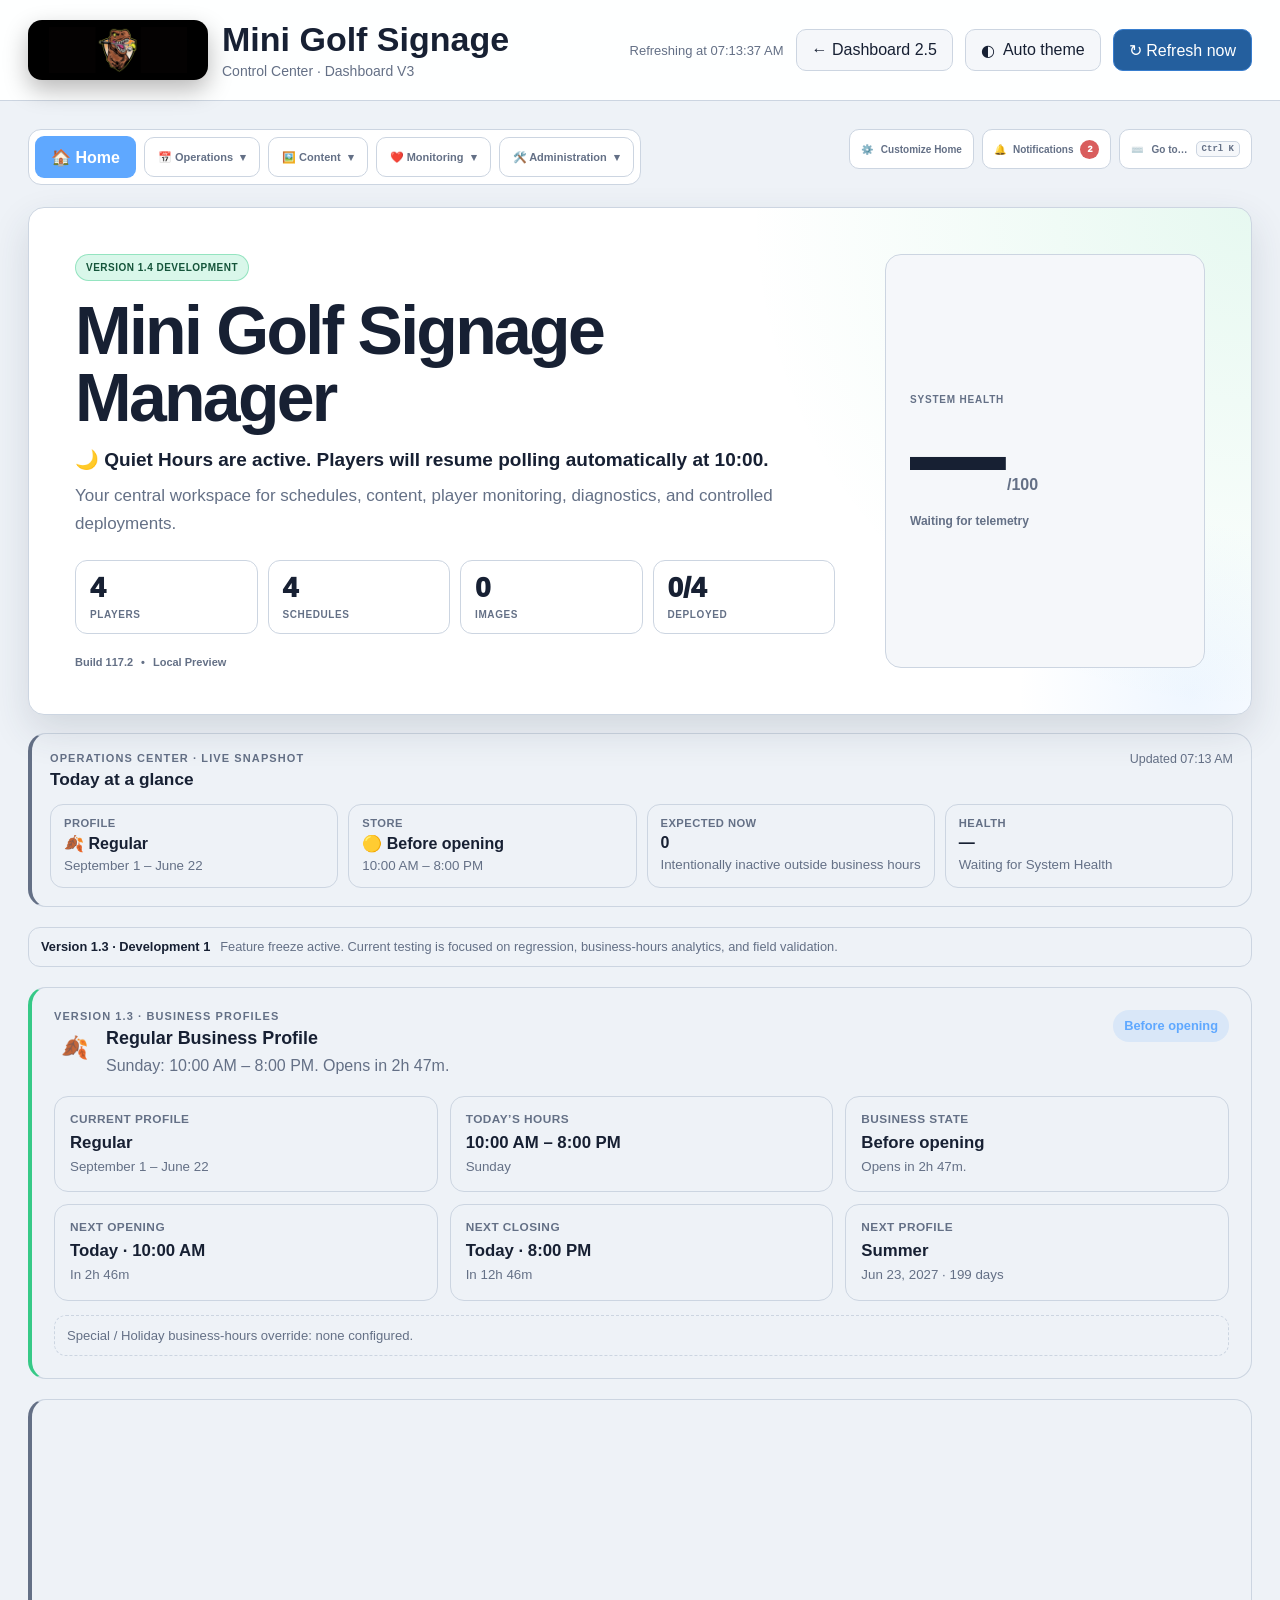
==== commit 9073d953: "Add files via upload" ====
--- a/dashboard-v3.html
+++ b/dashboard-v3.html
@@ -21,12 +21,12 @@
     href="favicon.png"
   >
 
-    <link rel="stylesheet" href="css/dashboard.css?build=115.0">
+    <link rel="stylesheet" href="css/dashboard.css?build=117.2">
 
   <meta name="application-name" content="Mini Golf Signage Manager">
-  <meta name="dashboard-version" content="1.3.0">
+  <meta name="dashboard-version" content="1.4.0">
   <meta name="dashboard-channel" content="development">
-  <meta name="dashboard-build" content="115.0">
+  <meta name="dashboard-build" content="117.2">
 </head>
 
 <body>
@@ -354,7 +354,7 @@
           </div>
 
           <div class="mission-build-line">
-            <span id="applicationBuildLabel">Build 115.0</span>
+            <span id="applicationBuildLabel">Build 117.2</span>
             <span aria-hidden="true">•</span>
             <span id="missionEnvironmentLabel">Detecting Environment</span>
           </div>
@@ -2166,7 +2166,7 @@
       <section class="holiday-schedule-manager">
         <div class="manager-header">
           <div>
-            <div class="eyebrow">Build 116 · Special-day operations</div>
+            <div class="eyebrow">Build 117.2 · Special-day operations</div>
             <h2 class="manager-title">Holiday Schedule Manager</h2>
             <p class="manager-description">Manage date-specific business hours and choose the reusable schedule tab for each player. Holiday Schedules have priority over legacy Holiday Overrides, Promo Rules, and normal profile routing.</p>
           </div>
@@ -4874,7 +4874,7 @@
           </div>
 
           <div id="aboutApplicationVersion" class="about-product-version">
-            Version 1.4 Development · Build 115.0
+            Version 1.4 Development · Build 117.2
           </div>
 
           <div
@@ -4959,7 +4959,7 @@
           </div>
 
           <div id="releaseNotesCurrentBuild" class="release-notes-build">
-            Build 115.0 · Development
+            Build 117.2 · Development
           </div>
         </div>
 
@@ -5187,7 +5187,7 @@
     <span class="back-to-top-label">Top</span>
   </button>
 
-    <script src="js/dashboard.js?build=115.0" defer></script>
+    <script src="js/dashboard.js?build=117.2" defer></script>
 
 
   <div id="playerDetailsBackdrop" class="player-details-backdrop" hidden></div>
--- a/css/dashboard.css
+++ b/css/dashboard.css
@@ -10946,3 +10946,132 @@
 .holiday-schedule-input { width:100%; min-width:110px; box-sizing:border-box; padding:8px 9px; border:1px solid var(--border-color); border-radius:8px; background:var(--input-background, transparent); color:inherit; }
 .holiday-schedule-check { text-align:center !important; }
 .holiday-schedule-check input { width:18px; height:18px; }
+
+
+/* =====================================================
+ * BUILD 117 — HOLIDAY MANAGER VISUAL GROUPING
+ * ===================================================== */
+.holiday-schedule-table-wrap {
+  border: 0;
+  background: transparent;
+  overflow-x: auto;
+}
+.holiday-schedule-table {
+  border-collapse: separate;
+  border-spacing: 0 8px;
+}
+.holiday-schedule-table thead th {
+  border-bottom: 0;
+}
+.holiday-schedule-group-row th {
+  padding: 11px 12px 9px;
+  border-top: 1px solid var(--border-color);
+  border-bottom: 1px solid var(--border-color);
+  opacity: 1;
+  font-size: 11px;
+  letter-spacing: .075em;
+}
+.holiday-schedule-group-row th:first-child { border-left:1px solid var(--border-color); border-radius:10px 0 0 0; }
+.holiday-schedule-group-row th:last-child { border-right:1px solid var(--border-color); border-radius:0 10px 0 0; }
+.holiday-group-special { background:rgba(45,126,247,.10); color:#73b7ff; }
+.holiday-group-hours { background:rgba(33,190,140,.09); color:#62d8ae; }
+.holiday-group-tabs { background:rgba(147,94,255,.09); color:#b99cff; }
+.holiday-group-status { background:rgba(235,188,52,.08); color:#e7cd67; }
+.holiday-group-actions { background:rgba(45,126,247,.07); color:#9ec8ff; }
+.holiday-schedule-column-row th {
+  background:rgba(255,255,255,.018);
+  padding-top:9px;
+  padding-bottom:9px;
+}
+.holiday-schedule-table tbody tr {
+  position:relative;
+}
+.holiday-schedule-table tbody td {
+  background:rgba(255,255,255,.018);
+  border-top:1px solid var(--border-color);
+  border-bottom:1px solid var(--border-color);
+  padding:12px 10px;
+}
+.holiday-schedule-table tbody td:first-child {
+  border-left:1px solid var(--border-color);
+  border-radius:12px 0 0 12px;
+}
+.holiday-schedule-table tbody td:last-child {
+  border-right:1px solid var(--border-color);
+  border-radius:0 12px 12px 0;
+}
+.holiday-schedule-table tbody td:nth-child(3),
+.holiday-schedule-table tbody td:nth-child(5),
+.holiday-schedule-table tbody td:nth-child(9),
+.holiday-schedule-table tbody td:nth-child(11),
+.holiday-schedule-column-row th:nth-child(3),
+.holiday-schedule-column-row th:nth-child(5),
+.holiday-schedule-column-row th:nth-child(9),
+.holiday-schedule-column-row th:nth-child(11) {
+  border-left:1px solid rgba(148,163,184,.18);
+}
+.holiday-schedule-table tbody tr.holiday-row-closed td { background:rgba(71,85,105,.08); }
+.holiday-schedule-table tbody tr.holiday-row-disabled td { opacity:.72; }
+.holiday-label-stack { display:flex; flex-direction:column; gap:7px; min-width:150px; }
+.holiday-day-badge {
+  align-self:flex-start;
+  display:inline-flex;
+  align-items:center;
+  min-height:22px;
+  padding:3px 8px;
+  border-radius:999px;
+  font-size:10px;
+  font-weight:800;
+  letter-spacing:.055em;
+  text-transform:uppercase;
+  border:1px solid transparent;
+}
+.holiday-day-badge-open { color:#8af0c4; background:rgba(29,185,123,.15); border-color:rgba(29,185,123,.32); }
+.holiday-day-badge-closed { color:#ff9b9b; background:rgba(225,71,71,.14); border-color:rgba(225,71,71,.30); }
+.holiday-day-badge-disabled { color:#cbd5e1; background:rgba(148,163,184,.12); border-color:rgba(148,163,184,.25); }
+.holiday-schedule-input:disabled { cursor:not-allowed; opacity:.72; }
+
+
+/* Build 117.1 — clearer reusable-tab value bubbles */
+.holiday-schedule-tab-input {
+  background: rgba(51, 65, 85, .46);
+  border-color: rgba(148, 163, 184, .28);
+  border-radius: 9px;
+  box-shadow: inset 0 1px 0 rgba(255, 255, 255, .035);
+  font-weight: 650;
+}
+.holiday-schedule-tab-input:hover:not(:disabled),
+.holiday-schedule-tab-input:focus {
+  background: rgba(51, 65, 85, .62);
+  border-color: rgba(115, 183, 255, .5);
+}
+.holiday-schedule-tab-input:disabled {
+  background: rgba(51, 65, 85, .30);
+  border-color: rgba(148, 163, 184, .20);
+  opacity: .78;
+}
+
+/* =====================================================
+ * BUILD 117 — AUDIT LOG RETENTION
+ * ===================================================== */
+.audit-retention-panel {
+  display:flex;
+  flex-wrap:wrap;
+  align-items:flex-end;
+  justify-content:space-between;
+  gap:16px 24px;
+  margin:16px 0;
+  padding:16px;
+  border:1px solid var(--border-color);
+  border-radius:14px;
+  background:rgba(255,255,255,.018);
+}
+.audit-retention-copy { flex:1 1 330px; }
+.audit-retention-copy h3 { margin:4px 0 4px; }
+.audit-retention-controls { display:flex; flex-wrap:wrap; align-items:flex-end; gap:10px; }
+.audit-retention-controls .audit-filter-field { min-width:190px; }
+#auditRetentionMessage { flex-basis:100%; margin:0; }
+@media (max-width: 900px) {
+  .audit-retention-controls { width:100%; }
+  .audit-retention-controls .audit-filter-field { flex:1 1 180px; }
+}
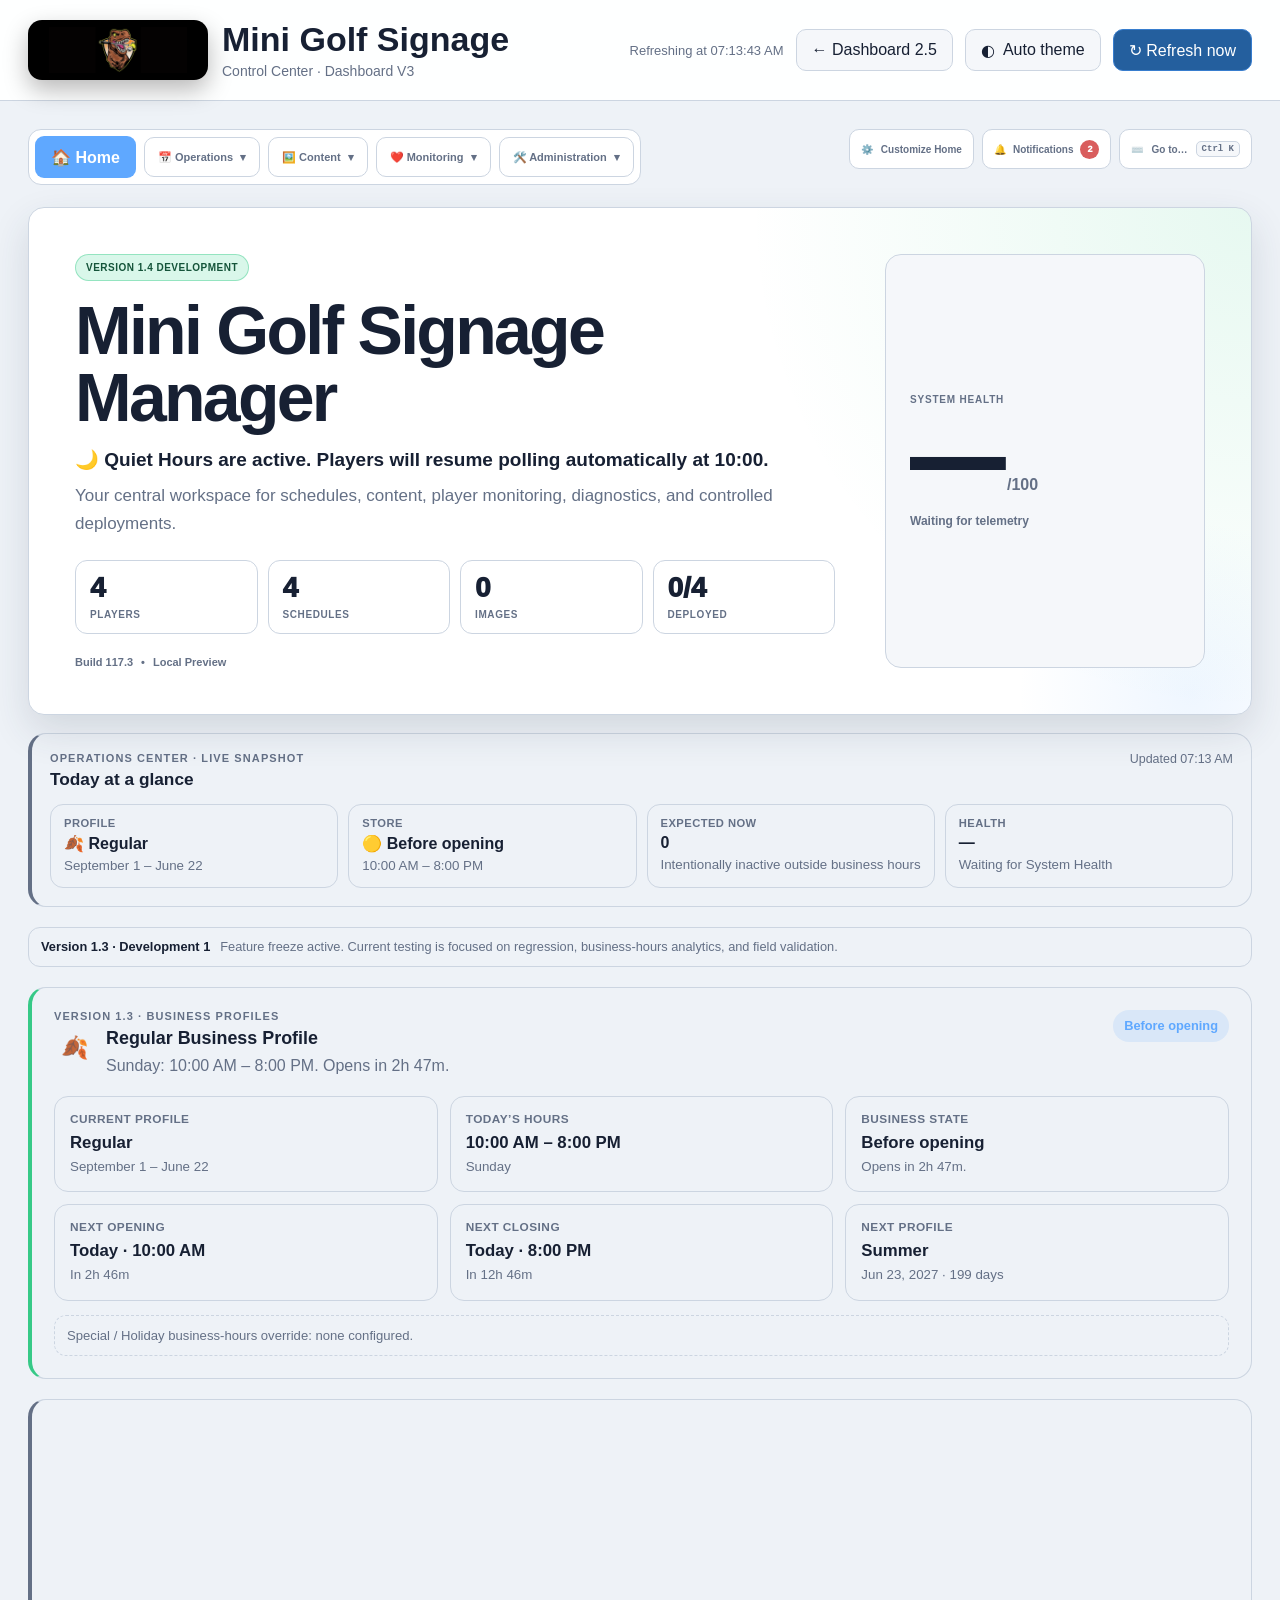
==== commit e1cb49de: "Add files via upload" ====
--- a/dashboard-v3.html
+++ b/dashboard-v3.html
@@ -21,12 +21,12 @@
     href="favicon.png"
   >
 
-    <link rel="stylesheet" href="css/dashboard.css?build=117.2">
+    <link rel="stylesheet" href="css/dashboard.css?build=117.3">
 
   <meta name="application-name" content="Mini Golf Signage Manager">
   <meta name="dashboard-version" content="1.4.0">
   <meta name="dashboard-channel" content="development">
-  <meta name="dashboard-build" content="117.2">
+  <meta name="dashboard-build" content="117.3">
 </head>
 
 <body>
@@ -354,7 +354,7 @@
           </div>
 
           <div class="mission-build-line">
-            <span id="applicationBuildLabel">Build 117.2</span>
+            <span id="applicationBuildLabel">Build 117.3</span>
             <span aria-hidden="true">•</span>
             <span id="missionEnvironmentLabel">Detecting Environment</span>
           </div>
@@ -2166,7 +2166,7 @@
       <section class="holiday-schedule-manager">
         <div class="manager-header">
           <div>
-            <div class="eyebrow">Build 117.2 · Special-day operations</div>
+            <div class="eyebrow">Build 117.3 · Special-day operations</div>
             <h2 class="manager-title">Holiday Schedule Manager</h2>
             <p class="manager-description">Manage date-specific business hours and choose the reusable schedule tab for each player. Holiday Schedules have priority over legacy Holiday Overrides, Promo Rules, and normal profile routing.</p>
           </div>
@@ -4874,7 +4874,7 @@
           </div>
 
           <div id="aboutApplicationVersion" class="about-product-version">
-            Version 1.4 Development · Build 117.2
+            Version 1.4 Development · Build 117.3
           </div>
 
           <div
@@ -4959,7 +4959,7 @@
           </div>
 
           <div id="releaseNotesCurrentBuild" class="release-notes-build">
-            Build 117.2 · Development
+            Build 117.3 · Development
           </div>
         </div>
 
@@ -5187,7 +5187,7 @@
     <span class="back-to-top-label">Top</span>
   </button>
 
-    <script src="js/dashboard.js?build=117.2" defer></script>
+    <script src="js/dashboard.js?build=117.3" defer></script>
 
 
   <div id="playerDetailsBackdrop" class="player-details-backdrop" hidden></div>
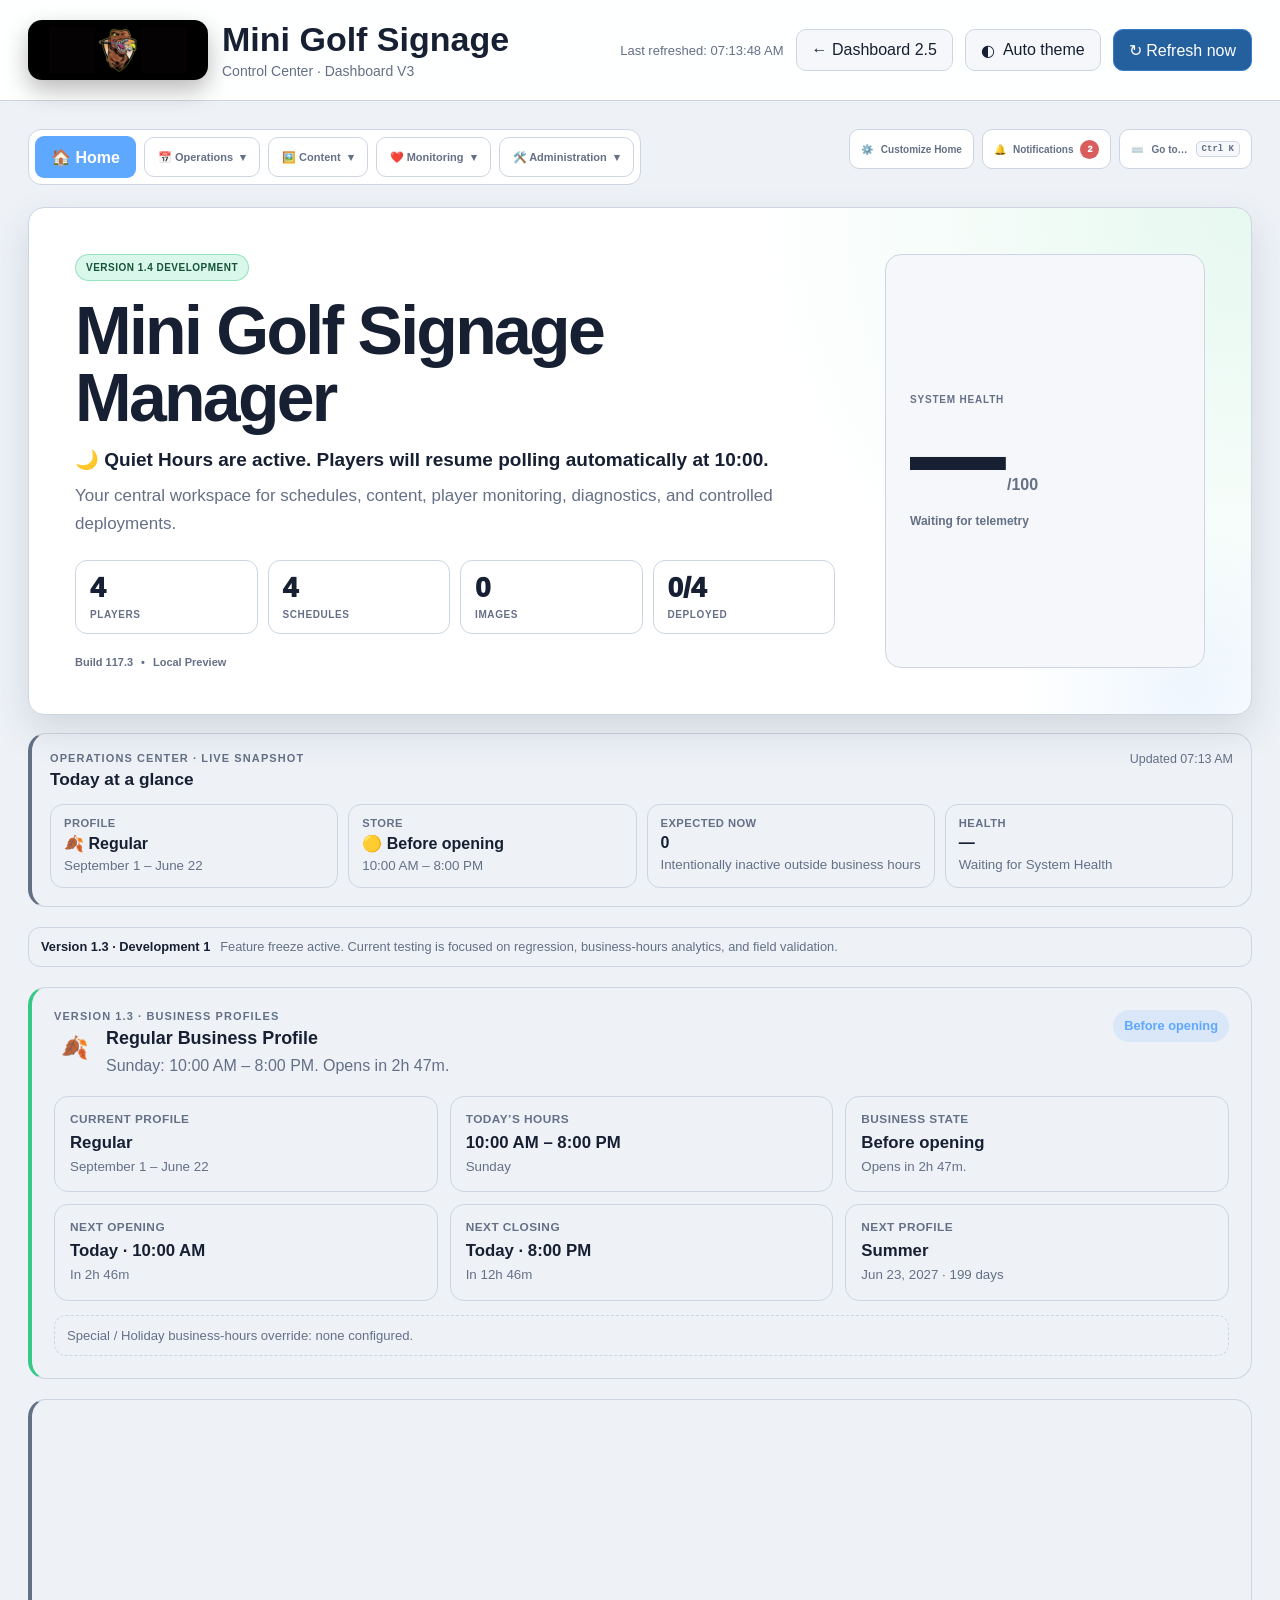
==== commit 9896917a: "Add files via upload" ====
--- a/dashboard-v3.html
+++ b/dashboard-v3.html
@@ -4969,6 +4969,27 @@
       </div>
 
       <div class="release-notes-list">
+        <article class="release-note-entry release-note-featured">
+          <div class="release-note-build">v1.4.0 · Build 117.3</div>
+          <h3>Holiday Scheduling &amp; Reliability</h3>
+          <p>
+            Major operations release focused on special-date scheduling, safer
+            administration, and system reliability.
+          </p>
+          <ul>
+            <li><strong>Holiday Schedule Manager</strong> — Date-specific opening hours, closures, labels, and reusable source tabs.</li>
+            <li><strong>Holiday Calendar Integration</strong> — Open, closed, disabled, and invalid Holiday Schedule Days appear directly in the calendar.</li>
+            <li><strong>Audit Log Retention</strong> — 30, 60, 90 days, or Forever, with manual cleanup controls.</li>
+            <li><strong>Safer Holiday Editing</strong> — Reload protection, duplicate-date validation, CLOSED-state handling, and clearer source-tab presentation.</li>
+            <li><strong>Improved Offline Fallbacks</strong> — Cached schedules preserve Profile-Aware routing information.</li>
+            <li><strong>Refresh &amp; Error Hardening</strong> — Corrected stuck refresh states, save/error response handling, cache markers, and release-readiness issues.</li>
+            <li><strong>Holiday Manager UI Refresh</strong> — Clearer grouping, status badges, and source-tab bubbles.</li>
+          </ul>
+          <p class="release-note-footnote">
+            From v1.3.0 / Build 113 to v1.4.0 / Build 117.3. Full technical changelog is available in the GitHub v1.4.0 release.
+          </p>
+        </article>
+
         <article class="release-note-entry">
           <div class="release-note-build">Build 112</div>
           <h3>Version 1.4 Development</h3>
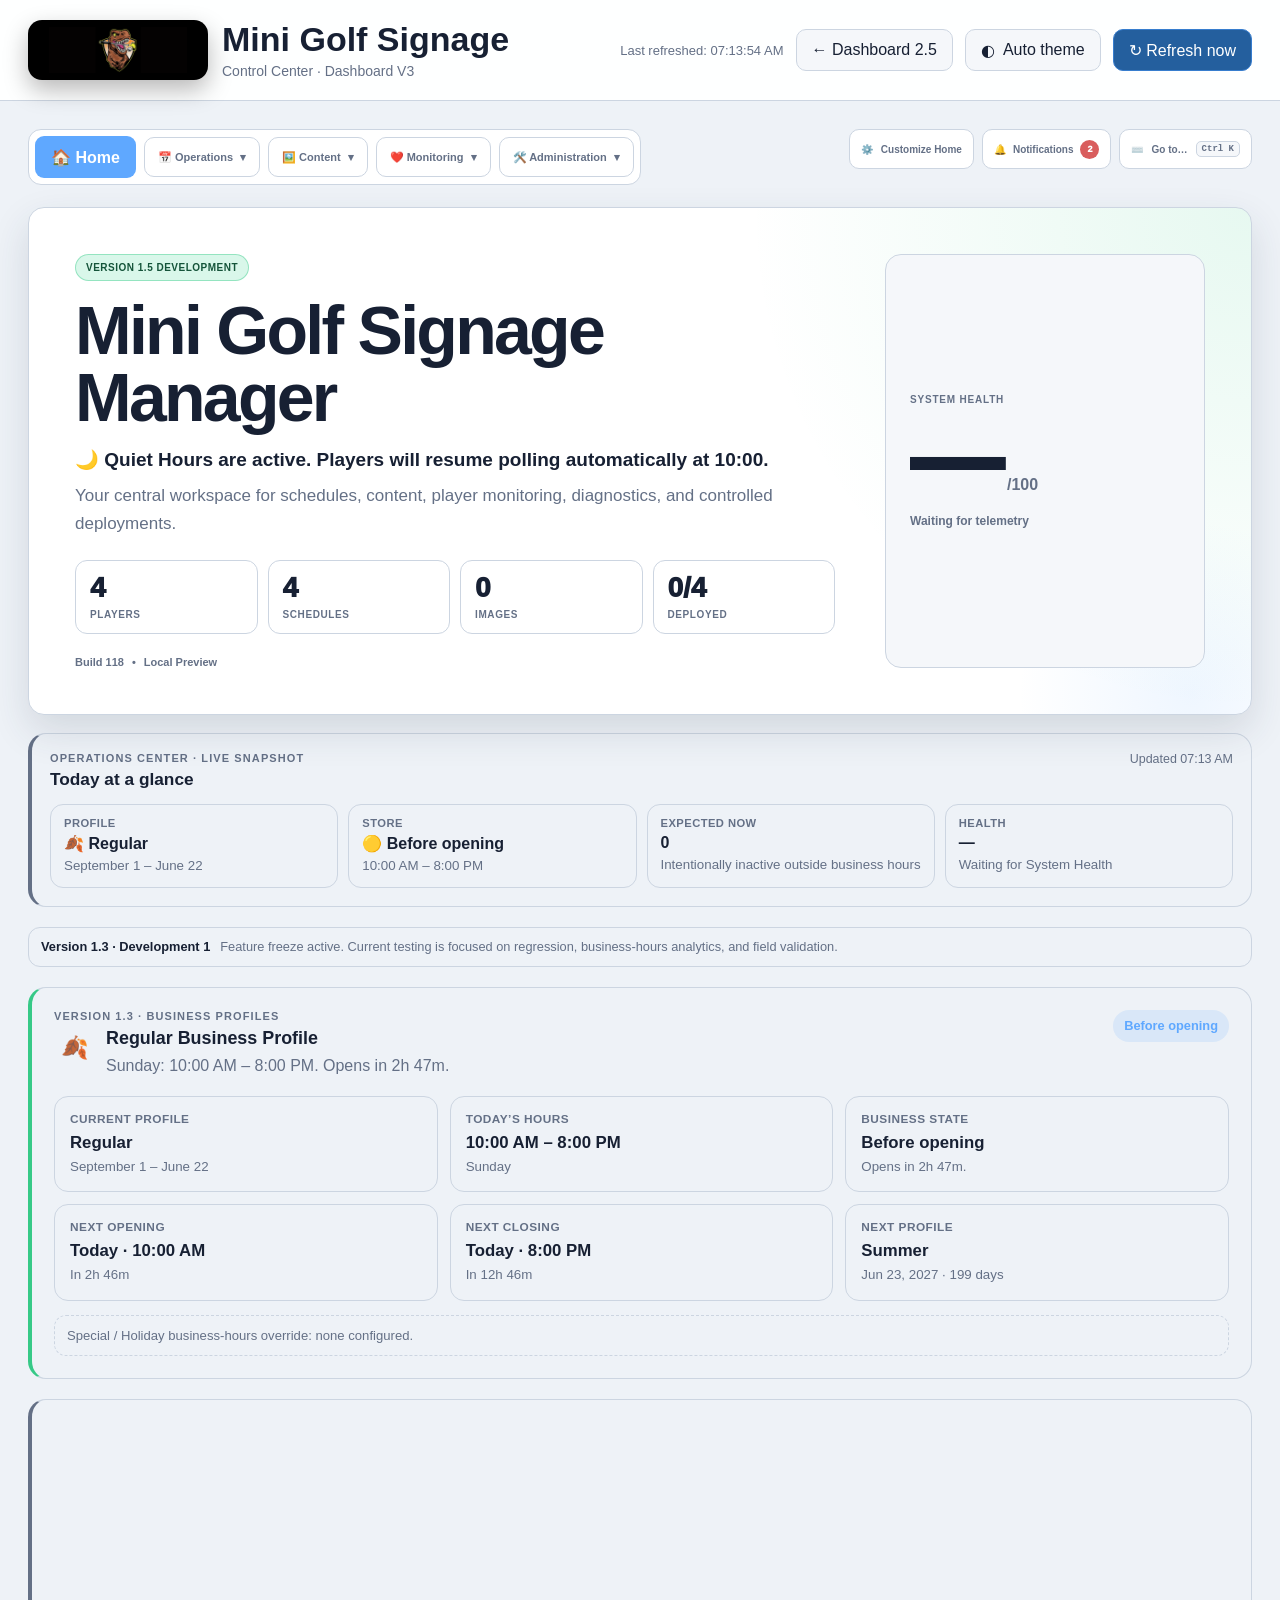
==== commit 2855e3f3: "Add files via upload" ====
--- a/dashboard-v3.html
+++ b/dashboard-v3.html
@@ -21,12 +21,12 @@
     href="favicon.png"
   >
 
-    <link rel="stylesheet" href="css/dashboard.css?build=117.3">
+    <link rel="stylesheet" href="css/dashboard.css?build=118">
 
   <meta name="application-name" content="Mini Golf Signage Manager">
-  <meta name="dashboard-version" content="1.4.0">
+  <meta name="dashboard-version" content="1.5.0">
   <meta name="dashboard-channel" content="development">
-  <meta name="dashboard-build" content="117.3">
+  <meta name="dashboard-build" content="118">
 </head>
 
 <body>
@@ -354,7 +354,7 @@
           </div>
 
           <div class="mission-build-line">
-            <span id="applicationBuildLabel">Build 117.3</span>
+            <span id="applicationBuildLabel">Build 118</span>
             <span aria-hidden="true">•</span>
             <span id="missionEnvironmentLabel">Detecting Environment</span>
           </div>
@@ -2166,9 +2166,9 @@
       <section class="holiday-schedule-manager">
         <div class="manager-header">
           <div>
-            <div class="eyebrow">Build 117.3 · Special-day operations</div>
+            <div class="eyebrow">Build 118 · Safer special-day routing</div>
             <h2 class="manager-title">Holiday Schedule Manager</h2>
-            <p class="manager-description">Manage date-specific business hours and choose the reusable schedule tab for each player. Holiday Schedules have priority over legacy Holiday Overrides, Promo Rules, and normal profile routing.</p>
+            <p class="manager-description">Manage date-specific business hours and choose approved reusable schedule tabs from controlled dropdowns. Holiday Schedules have priority over legacy Holiday Overrides, Promo Rules, and normal profile routing.</p>
           </div>
           <div id="holidayScheduleManagerStatus" class="manager-status">Loading…</div>
         </div>
@@ -2196,7 +2196,7 @@
             <tbody id="holidayScheduleManagerBody"><tr><td colspan="11" class="manager-empty">Loading Holiday Schedule Days…</td></tr></tbody>
           </table>
         </div>
-        <div class="schedule-routing-notice">Changes are written to the <strong>Holiday Schedule Days</strong> Google Sheets tab. Existing reusable Holiday schedule tabs are not modified here.</div>
+        <div class="schedule-routing-notice"><strong>Build 118:</strong> source tabs are selected from screen-specific approved lists to prevent typing mistakes. CLOSED days still preserve their selected source tabs underneath. Changes are written to the <strong>Holiday Schedule Days</strong> Google Sheets tab; reusable schedule tabs themselves are not modified here.</div>
       </section>
     </section>
 
@@ -4874,7 +4874,7 @@
           </div>
 
           <div id="aboutApplicationVersion" class="about-product-version">
-            Version 1.4 Development · Build 117.3
+            Version 1.5 Development · Build 118
           </div>
 
           <div
@@ -4955,11 +4955,11 @@
       <div class="release-notes-current">
         <div>
           <div id="releaseNotesCurrentVersion" class="release-notes-version">
-            Version 1.4 Development
+            Version 1.5 Development
           </div>
 
           <div id="releaseNotesCurrentBuild" class="release-notes-build">
-            Build 117.3 · Development
+            Build 118 · Development
           </div>
         </div>
 
@@ -4970,6 +4970,21 @@
 
       <div class="release-notes-list">
         <article class="release-note-entry release-note-featured">
+          <div class="release-note-build">Build 118 · Development</div>
+          <h3>Holiday Source Dropdowns</h3>
+          <p>
+            Makes Holiday Schedule creation safer by replacing free-text source-tab fields with controlled, screen-specific dropdowns.
+          </p>
+          <ul>
+            <li><strong>Approved source lists</strong> — Arcade, Golf, Slush, and infoArcade only show tabs that belong to that screen.</li>
+            <li><strong>Profile grouping</strong> — Choices are grouped as Holiday, Regular, Summer, and Promo where applicable.</li>
+            <li><strong>CLOSED behavior preserved</strong> — Source controls show Not Used - Closed while the underlying selections remain intact.</li>
+            <li><strong>Legacy-value protection</strong> — Existing unknown values are displayed without silently replacing them, but active open days must use an approved source before saving.</li>
+            <li><strong>No Apps Script change</strong> — Holiday Schedule Days continue storing the same exact source-tab strings.</li>
+          </ul>
+        </article>
+
+        <article class="release-note-entry">
           <div class="release-note-build">v1.4.0 · Build 117.3</div>
           <h3>Holiday Scheduling &amp; Reliability</h3>
           <p>
@@ -5208,7 +5223,7 @@
     <span class="back-to-top-label">Top</span>
   </button>
 
-    <script src="js/dashboard.js?build=117.3" defer></script>
+    <script src="js/dashboard.js?build=118" defer></script>
 
 
   <div id="playerDetailsBackdrop" class="player-details-backdrop" hidden></div>
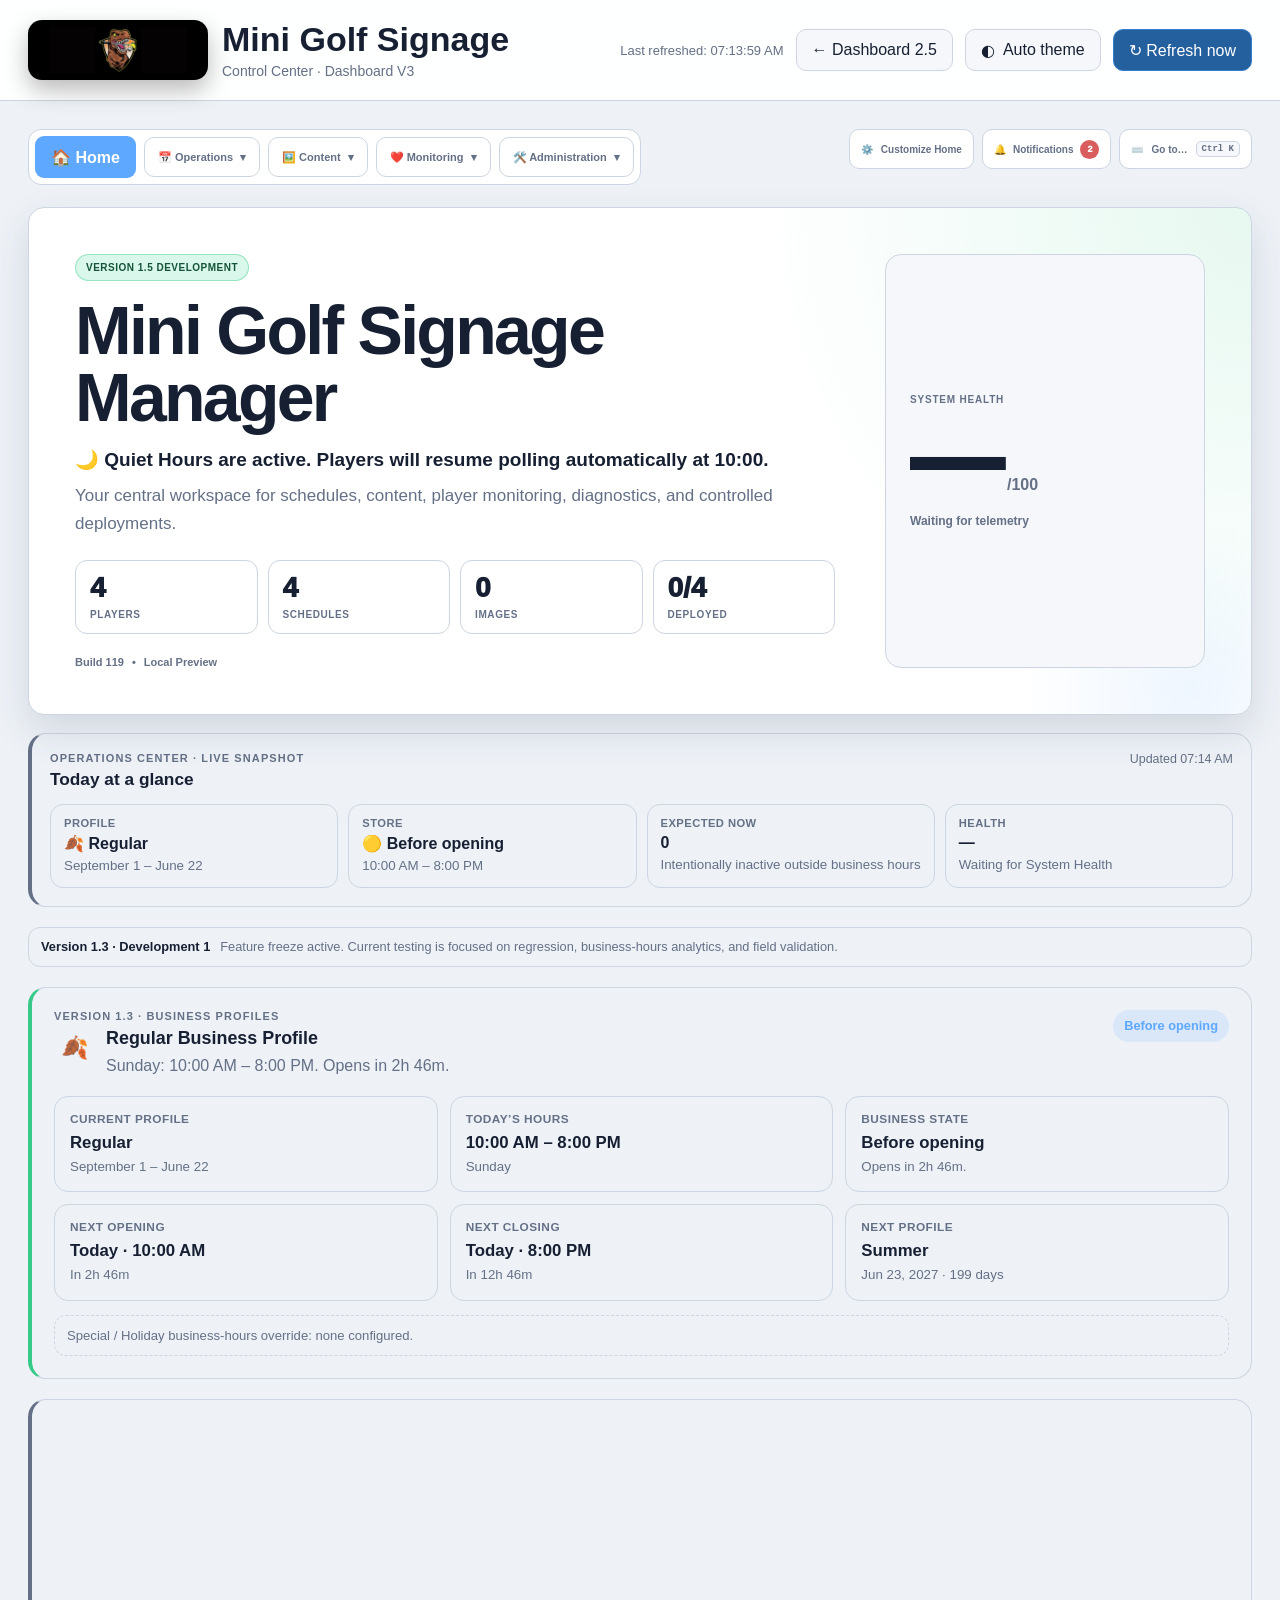
==== commit c108df93: "Add files via upload" ====
--- a/dashboard-v3.html
+++ b/dashboard-v3.html
@@ -21,12 +21,12 @@
     href="favicon.png"
   >
 
-    <link rel="stylesheet" href="css/dashboard.css?build=118">
+    <link rel="stylesheet" href="css/dashboard.css?build=119">
 
   <meta name="application-name" content="Mini Golf Signage Manager">
   <meta name="dashboard-version" content="1.5.0">
   <meta name="dashboard-channel" content="development">
-  <meta name="dashboard-build" content="118">
+  <meta name="dashboard-build" content="119">
 </head>
 
 <body>
@@ -354,7 +354,7 @@
           </div>
 
           <div class="mission-build-line">
-            <span id="applicationBuildLabel">Build 118</span>
+            <span id="applicationBuildLabel">Build 119</span>
             <span aria-hidden="true">•</span>
             <span id="missionEnvironmentLabel">Detecting Environment</span>
           </div>
@@ -4874,7 +4874,7 @@
           </div>
 
           <div id="aboutApplicationVersion" class="about-product-version">
-            Version 1.5 Development · Build 118
+            Version 1.5 Development · Build 119
           </div>
 
           <div
@@ -4959,7 +4959,7 @@
           </div>
 
           <div id="releaseNotesCurrentBuild" class="release-notes-build">
-            Build 118 · Development
+            Build 119 · Development
           </div>
         </div>
 
@@ -4970,6 +4970,20 @@
 
       <div class="release-notes-list">
         <article class="release-note-entry release-note-featured">
+          <div class="release-note-build">Build 119 · Development</div>
+          <h3>Current-Time Schedule Rows</h3>
+          <p>
+            Makes new Schedule Manager rows faster to create by defaulting the Start Time to the browser's current local time instead of 12:00.
+          </p>
+          <ul>
+            <li><strong>Current local time</strong> — Add Row uses the exact current hour and minute from the browser.</li>
+            <li><strong>No rounding</strong> — For example, adding a row at 17:44 creates a Start Time of 17:44.</li>
+            <li><strong>Existing schedules unchanged</strong> — Loaded rows, editing, sorting, validation, saving, and routing behavior are untouched.</li>
+            <li><strong>No Apps Script change</strong> — This is a Dashboard-only convenience improvement.</li>
+          </ul>
+        </article>
+
+        <article class="release-note-entry">
           <div class="release-note-build">Build 118 · Development</div>
           <h3>Holiday Source Dropdowns</h3>
           <p>
@@ -5223,7 +5237,7 @@
     <span class="back-to-top-label">Top</span>
   </button>
 
-    <script src="js/dashboard.js?build=118" defer></script>
+    <script src="js/dashboard.js?build=119" defer></script>
 
 
   <div id="playerDetailsBackdrop" class="player-details-backdrop" hidden></div>
--- a/css/dashboard.css
+++ b/css/dashboard.css
@@ -11075,3 +11075,38 @@
   .audit-retention-controls { width:100%; }
   .audit-retention-controls .audit-filter-field { flex:1 1 180px; }
 }
+
+
+/* =====================================================
+ * BUILD 118 — HOLIDAY SOURCE DROPDOWNS
+ * ===================================================== */
+.holiday-schedule-tab-select {
+  min-width: 190px;
+  padding-right: 32px;
+  cursor: pointer;
+  text-overflow: ellipsis;
+}
+
+.holiday-schedule-tab-select:not(:disabled) {
+  background-color: rgba(51, 65, 85, .46);
+}
+
+.holiday-schedule-tab-select:focus-visible {
+  outline: 2px solid rgba(115, 183, 255, .42);
+  outline-offset: 2px;
+}
+
+.holiday-schedule-tab-select optgroup,
+.holiday-schedule-tab-select option {
+  color: #0f172a;
+  background: #f8fafc;
+  font-weight: 600;
+}
+
+.holiday-schedule-tab-select optgroup {
+  font-weight: 800;
+}
+
+.holiday-schedule-tab-select:disabled {
+  cursor: not-allowed;
+}
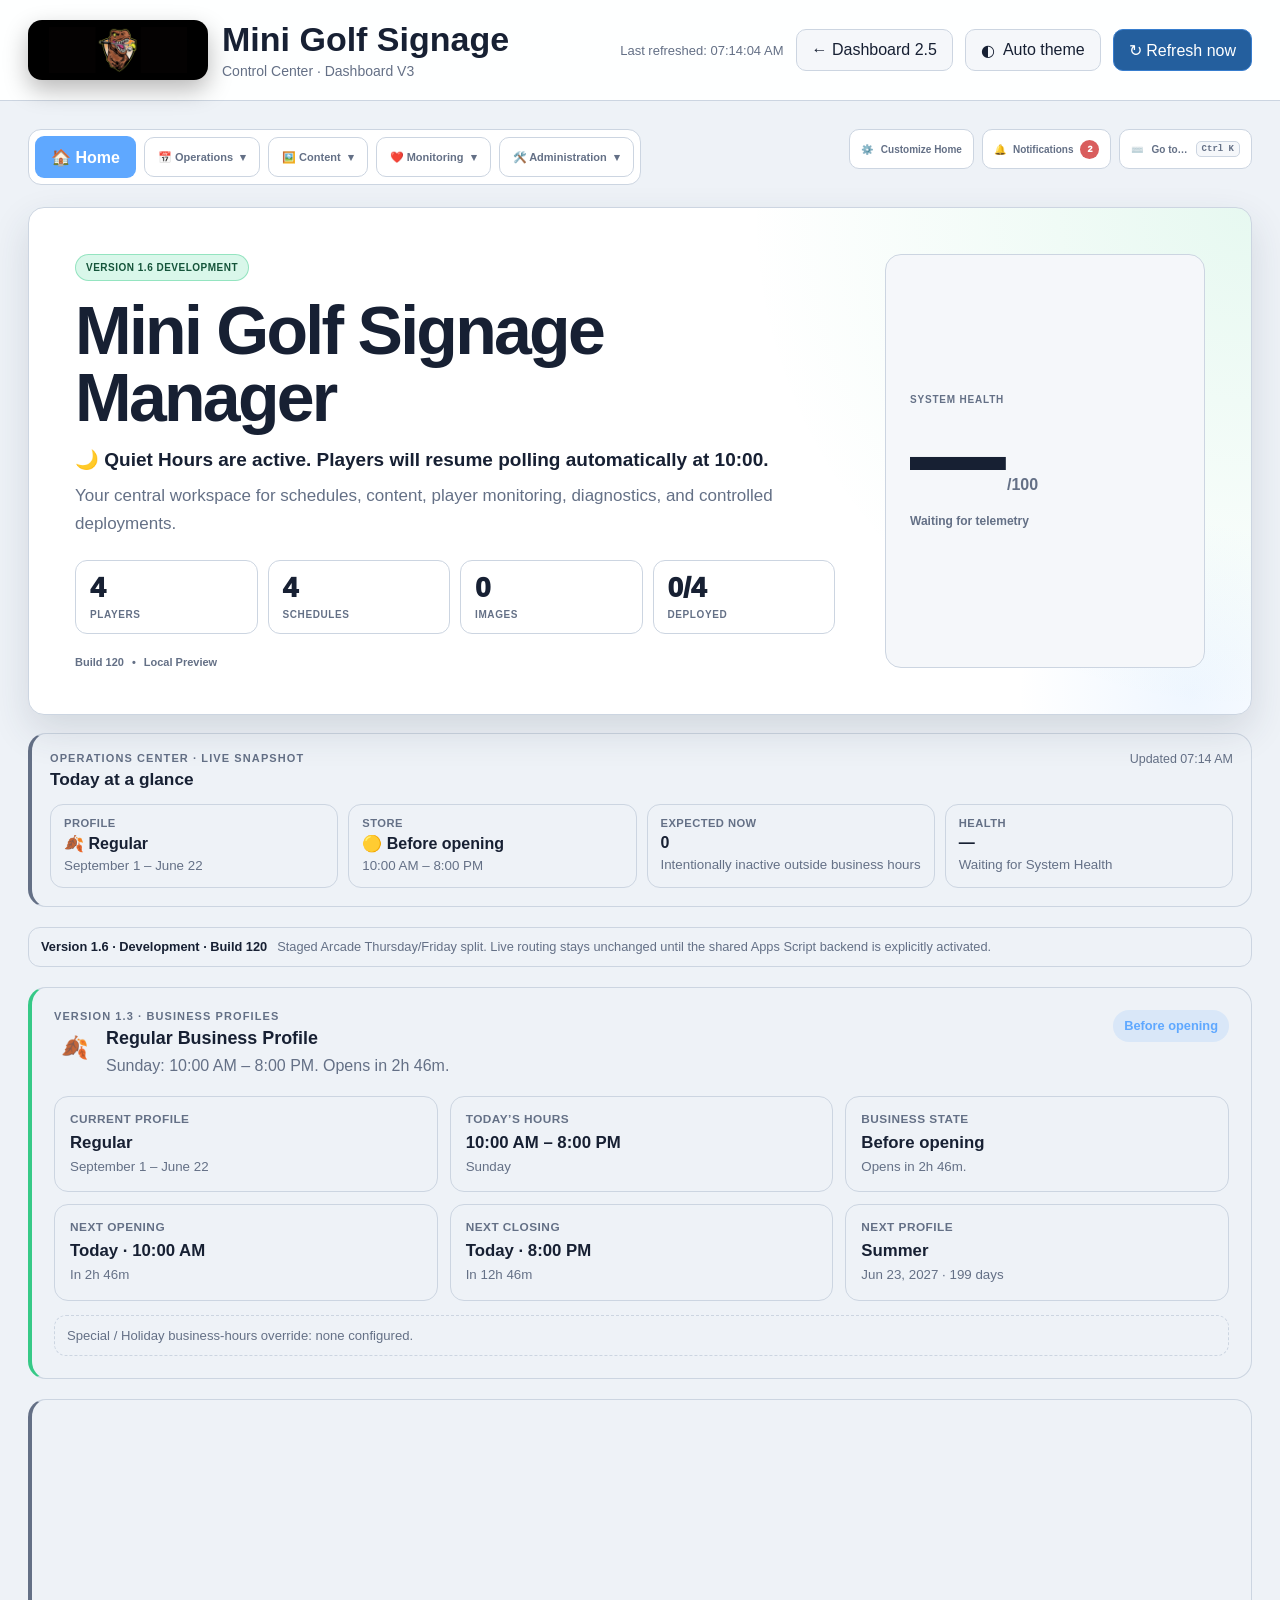
==== commit 4413d0ab: "Add files via upload" ====
--- a/dashboard-v3.html
+++ b/dashboard-v3.html
@@ -21,10 +21,10 @@
     href="favicon.png"
   >
 
-    <link rel="stylesheet" href="css/dashboard.css?build=119">
+    <link rel="stylesheet" href="css/dashboard.css?build=120">
 
   <meta name="application-name" content="Mini Golf Signage Manager">
-  <meta name="dashboard-version" content="1.5.0">
+  <meta name="dashboard-version" content="1.6.0">
   <meta name="dashboard-channel" content="development">
   <meta name="dashboard-build" content="119">
 </head>
@@ -315,7 +315,7 @@
       <section class="mission-hero">
         <div class="mission-hero-copy">
           <div id="applicationVersionBadge" class="mission-version-badge">
-            Version 1.3 Development
+            Version 1.6 Development
           </div>
 
           <h2
@@ -354,7 +354,7 @@
           </div>
 
           <div class="mission-build-line">
-            <span id="applicationBuildLabel">Build 119</span>
+            <span id="applicationBuildLabel">Build 120</span>
             <span aria-hidden="true">•</span>
             <span id="missionEnvironmentLabel">Detecting Environment</span>
           </div>
@@ -434,8 +434,8 @@
       </section>
 
       <div class="release-candidate-banner" role="status">
-        <strong>Version 1.3 · Development 1</strong>
-        <span>Feature freeze active. Current testing is focused on regression, business-hours analytics, and field validation.</span>
+        <strong>Version 1.6 · Development · Build 120</strong>
+        <span>Staged Arcade Thursday/Friday split. Live routing stays unchanged until the shared Apps Script backend is explicitly activated.</span>
       </div>
 
       <!--
@@ -4874,7 +4874,7 @@
           </div>
 
           <div id="aboutApplicationVersion" class="about-product-version">
-            Version 1.5 Development · Build 119
+            Version 1.6 Development · Build 120
           </div>
 
           <div
@@ -4955,11 +4955,11 @@
       <div class="release-notes-current">
         <div>
           <div id="releaseNotesCurrentVersion" class="release-notes-version">
-            Version 1.5 Development
+            Version 1.6 Development
           </div>
 
           <div id="releaseNotesCurrentBuild" class="release-notes-build">
-            Build 119 · Development
+            Build 120 · Development
           </div>
         </div>
 
@@ -4970,6 +4970,19 @@
 
       <div class="release-notes-list">
         <article class="release-note-entry release-note-featured">
+          <div class="release-note-build">Build 120 · Development</div>
+          <h3>Arcade Regular Thursday / Friday Split (Staged)</h3>
+          <p>Prepares separate source tabs for Arcade Thursday and Friday while keeping the shared Apps Script live routing unchanged until the production-safe rollout is completed.</p>
+          <ul>
+            <li><strong>Thursday:</strong> <code>ArcadeRegularThu</code></li>
+            <li><strong>Friday:</strong> <code>ArcadeRegularFri</code></li>
+            <li><strong>Legacy:</strong> <code>ArcadeRegularThuFri</code> remains selectable for backward compatibility.</li>
+            <li><strong>Other screens:</strong> Golf, Slush, and Info Arcade continue using their existing Thursday/Friday tabs.</li>
+            <li><strong>Activation:</strong> requires two new Google Sheets tabs and an explicit Apps Script routing change in the shared backend.</li>
+          </ul>
+        </article>
+
+        <article class="release-note-entry">
           <div class="release-note-build">Build 119 · Development</div>
           <h3>Current-Time Schedule Rows</h3>
           <p>
@@ -5237,7 +5250,7 @@
     <span class="back-to-top-label">Top</span>
   </button>
 
-    <script src="js/dashboard.js?build=119" defer></script>
+    <script src="js/dashboard.js?build=120" defer></script>
 
 
   <div id="playerDetailsBackdrop" class="player-details-backdrop" hidden></div>
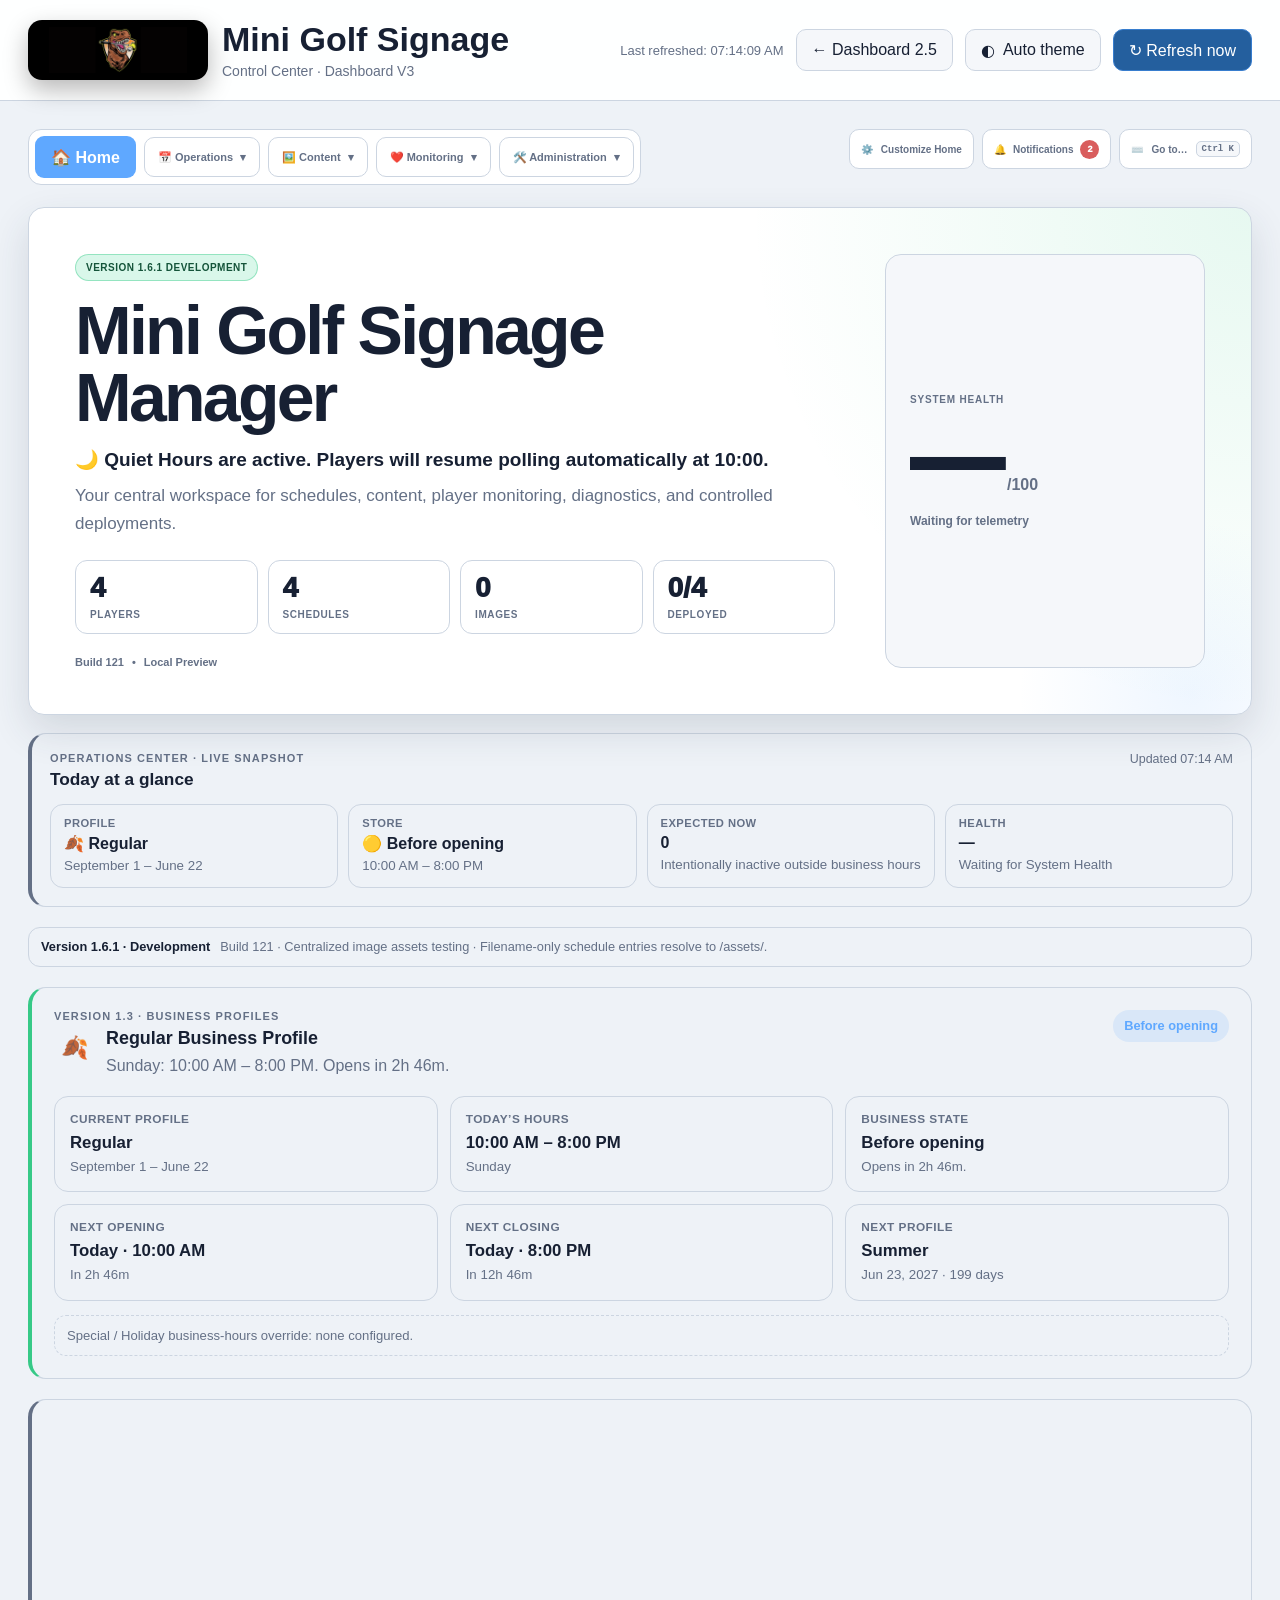
==== commit 73afab67: "Add files via upload" ====
--- a/dashboard-v3.html
+++ b/dashboard-v3.html
@@ -21,12 +21,12 @@
     href="favicon.png"
   >
 
-    <link rel="stylesheet" href="css/dashboard.css?build=120">
+    <link rel="stylesheet" href="css/dashboard.css?build=121">
 
   <meta name="application-name" content="Mini Golf Signage Manager">
-  <meta name="dashboard-version" content="1.6.0">
+  <meta name="dashboard-version" content="1.6.1">
   <meta name="dashboard-channel" content="development">
-  <meta name="dashboard-build" content="119">
+  <meta name="dashboard-build" content="121">
 </head>
 
 <body>
@@ -315,7 +315,7 @@
       <section class="mission-hero">
         <div class="mission-hero-copy">
           <div id="applicationVersionBadge" class="mission-version-badge">
-            Version 1.6 Development
+            Version 1.6.1 Development
           </div>
 
           <h2
@@ -354,7 +354,7 @@
           </div>
 
           <div class="mission-build-line">
-            <span id="applicationBuildLabel">Build 120</span>
+            <span id="applicationBuildLabel">Build 121</span>
             <span aria-hidden="true">•</span>
             <span id="missionEnvironmentLabel">Detecting Environment</span>
           </div>
@@ -434,8 +434,8 @@
       </section>
 
       <div class="release-candidate-banner" role="status">
-        <strong>Version 1.6 · Development · Build 120</strong>
-        <span>Staged Arcade Thursday/Friday split. Live routing stays unchanged until the shared Apps Script backend is explicitly activated.</span>
+        <strong>Version 1.6.1 · Development</strong>
+        <span>Build 121 · Centralized image assets testing · Filename-only schedule entries resolve to /assets/.</span>
       </div>
 
       <!--
@@ -4874,7 +4874,7 @@
           </div>
 
           <div id="aboutApplicationVersion" class="about-product-version">
-            Version 1.6 Development · Build 120
+            Version 1.6 Stable · Build 120
           </div>
 
           <div
@@ -4955,35 +4955,35 @@
       <div class="release-notes-current">
         <div>
           <div id="releaseNotesCurrentVersion" class="release-notes-version">
-            Version 1.6 Development
+            Version 1.6 Stable
           </div>
 
           <div id="releaseNotesCurrentBuild" class="release-notes-build">
-            Build 120 · Development
+            Build 120 · Stable Release
           </div>
         </div>
 
         <div class="release-notes-status">
-          Development
+          Stable Release
         </div>
       </div>
 
       <div class="release-notes-list">
         <article class="release-note-entry release-note-featured">
-          <div class="release-note-build">Build 120 · Development</div>
-          <h3>Arcade Regular Thursday / Friday Split (Staged)</h3>
-          <p>Prepares separate source tabs for Arcade Thursday and Friday while keeping the shared Apps Script live routing unchanged until the production-safe rollout is completed.</p>
+          <div class="release-note-build">v1.6.0 · Build 120</div>
+          <h3>Arcade Regular Thursday / Friday Split</h3>
+          <p>Arcade Regular Thursdays and Fridays use separate Google Sheets source tabs, now available in the Holiday Schedule Manager dropdown.</p>
           <ul>
             <li><strong>Thursday:</strong> <code>ArcadeRegularThu</code></li>
             <li><strong>Friday:</strong> <code>ArcadeRegularFri</code></li>
             <li><strong>Legacy:</strong> <code>ArcadeRegularThuFri</code> remains selectable for backward compatibility.</li>
             <li><strong>Other screens:</strong> Golf, Slush, and Info Arcade continue using their existing Thursday/Friday tabs.</li>
-            <li><strong>Activation:</strong> requires two new Google Sheets tabs and an explicit Apps Script routing change in the shared backend.</li>
+            <li><strong>Activation:</strong> the shared Apps Script routing has already been activated; no further Apps Script deployment is needed for this Dashboard release.</li>
           </ul>
         </article>
 
         <article class="release-note-entry">
-          <div class="release-note-build">Build 119 · Development</div>
+          <div class="release-note-build">v1.5.1 · Build 119</div>
           <h3>Current-Time Schedule Rows</h3>
           <p>
             Makes new Schedule Manager rows faster to create by defaulting the Start Time to the browser's current local time instead of 12:00.
@@ -4997,7 +4997,7 @@
         </article>
 
         <article class="release-note-entry">
-          <div class="release-note-build">Build 118 · Development</div>
+          <div class="release-note-build">v1.5.0 · Build 118</div>
           <h3>Holiday Source Dropdowns</h3>
           <p>
             Makes Holiday Schedule creation safer by replacing free-text source-tab fields with controlled, screen-specific dropdowns.
@@ -5250,7 +5250,7 @@
     <span class="back-to-top-label">Top</span>
   </button>
 
-    <script src="js/dashboard.js?build=120" defer></script>
+    <script src="js/dashboard.js?build=121" defer></script>
 
 
   <div id="playerDetailsBackdrop" class="player-details-backdrop" hidden></div>
